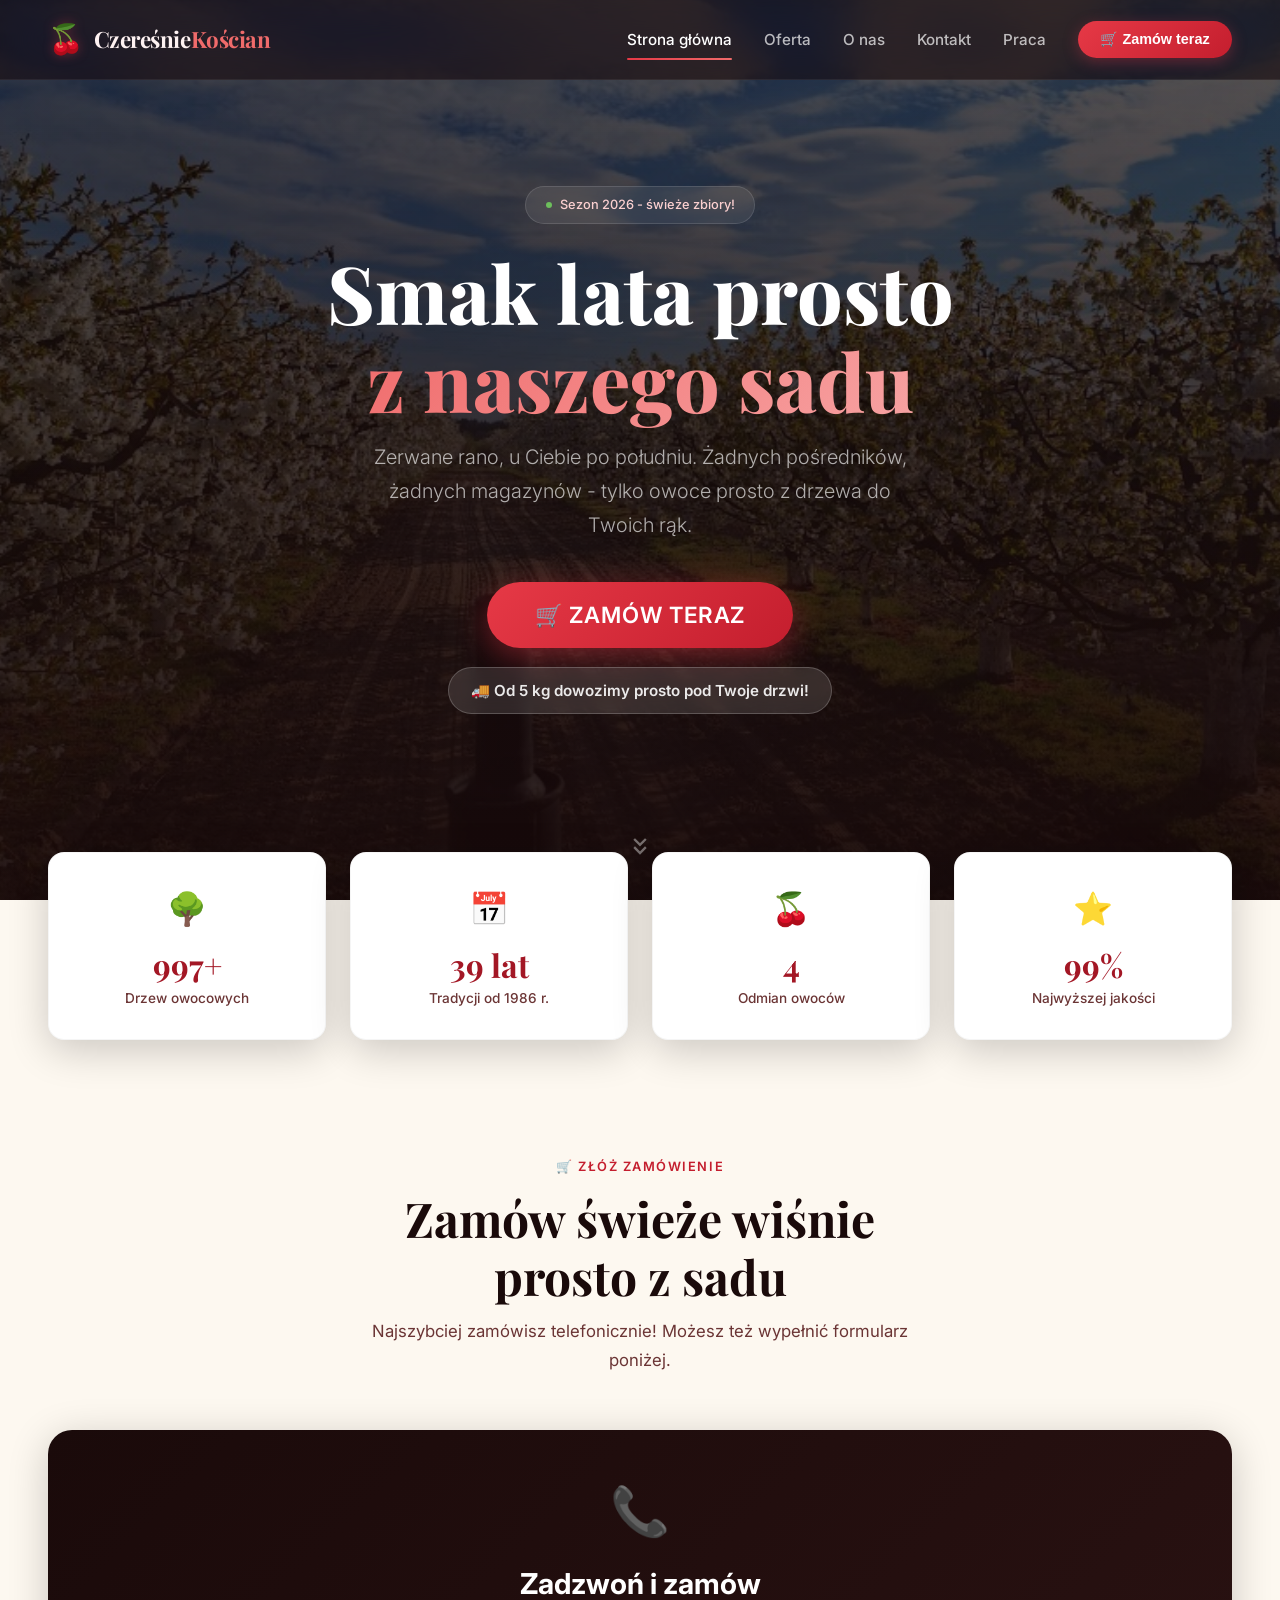
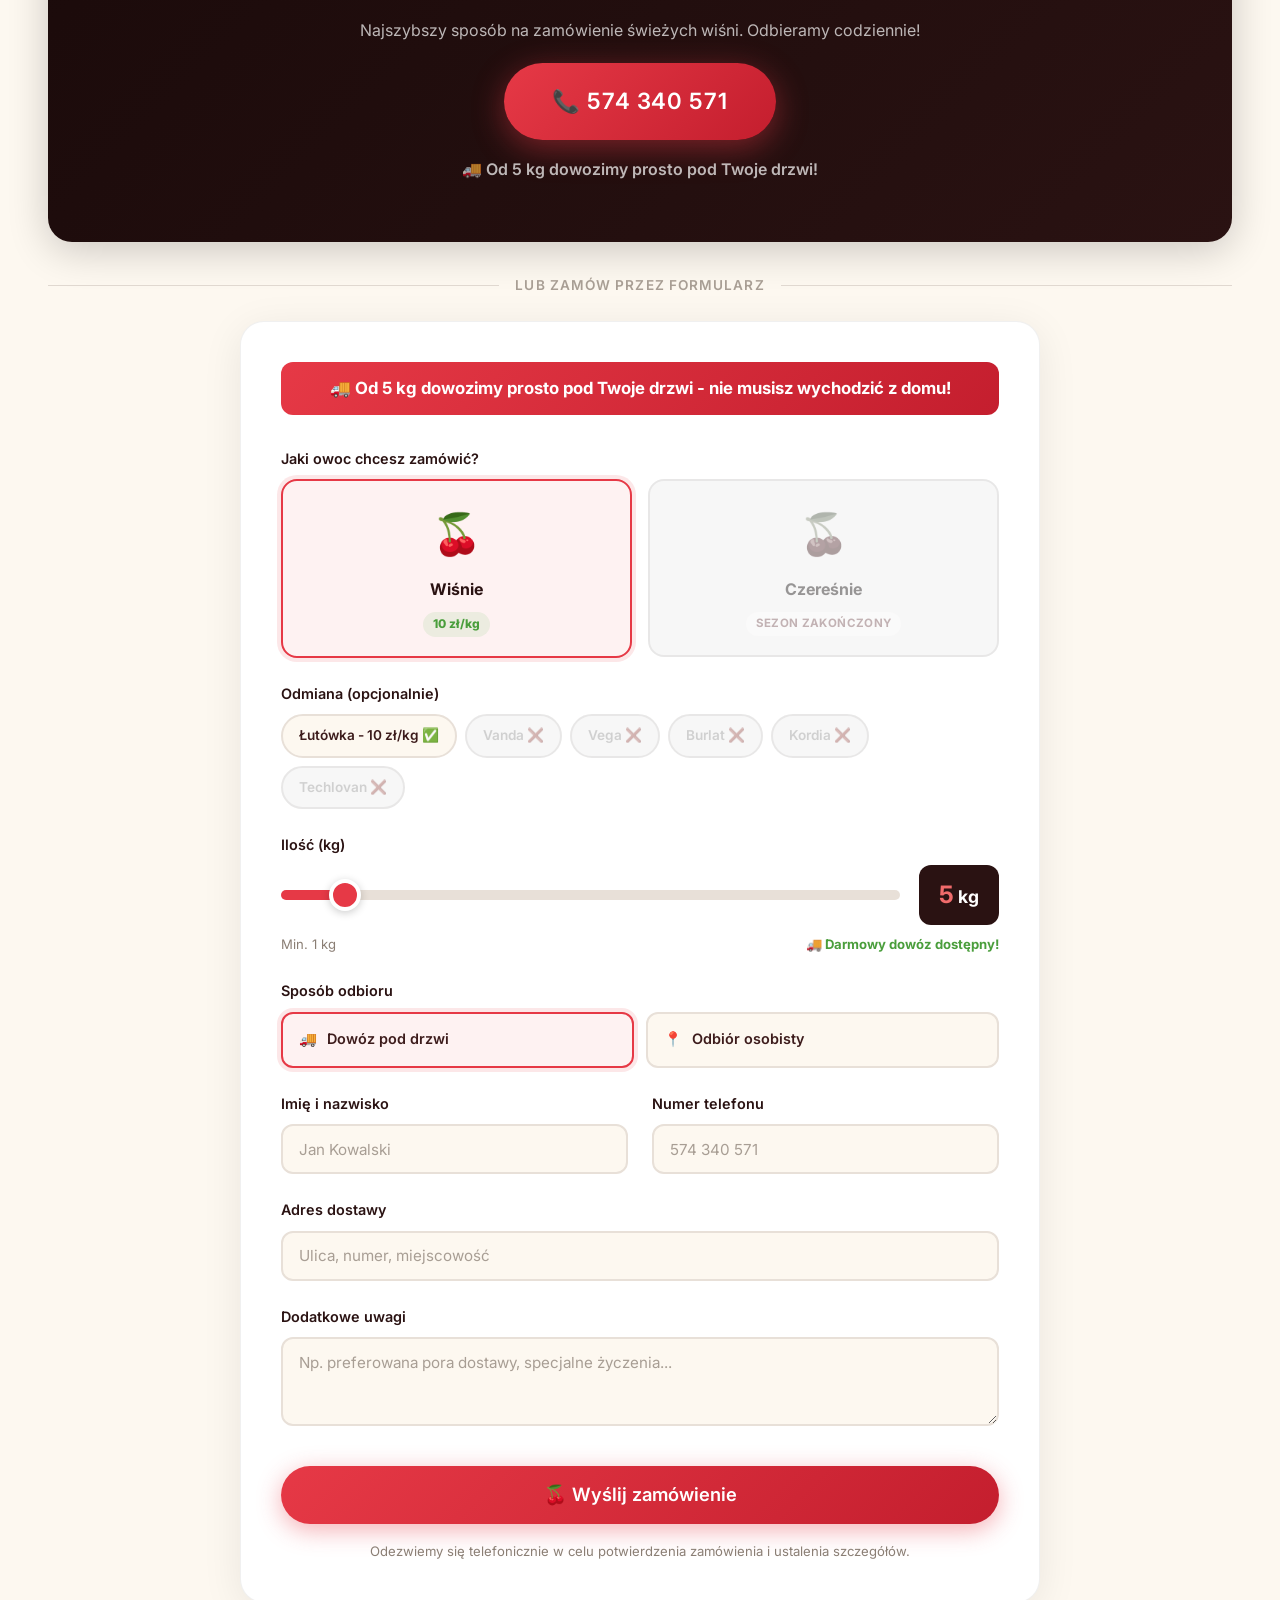
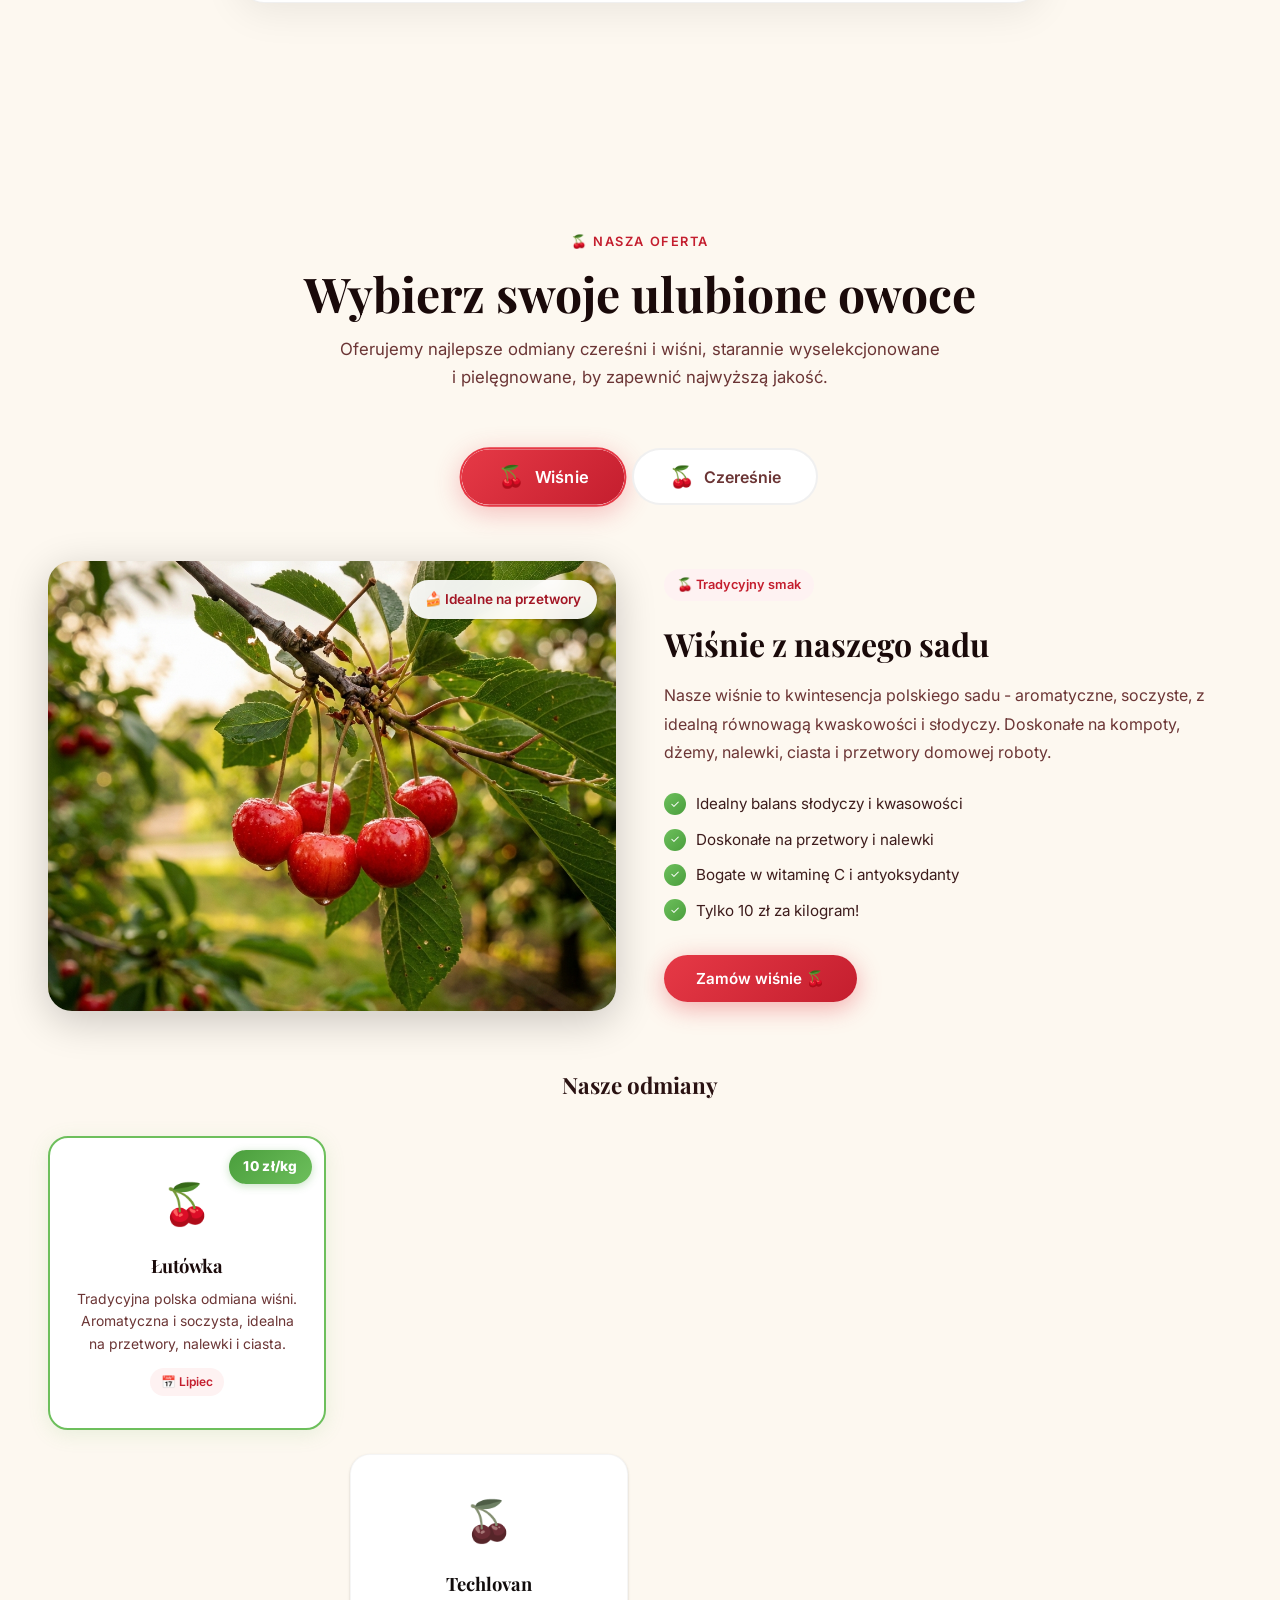
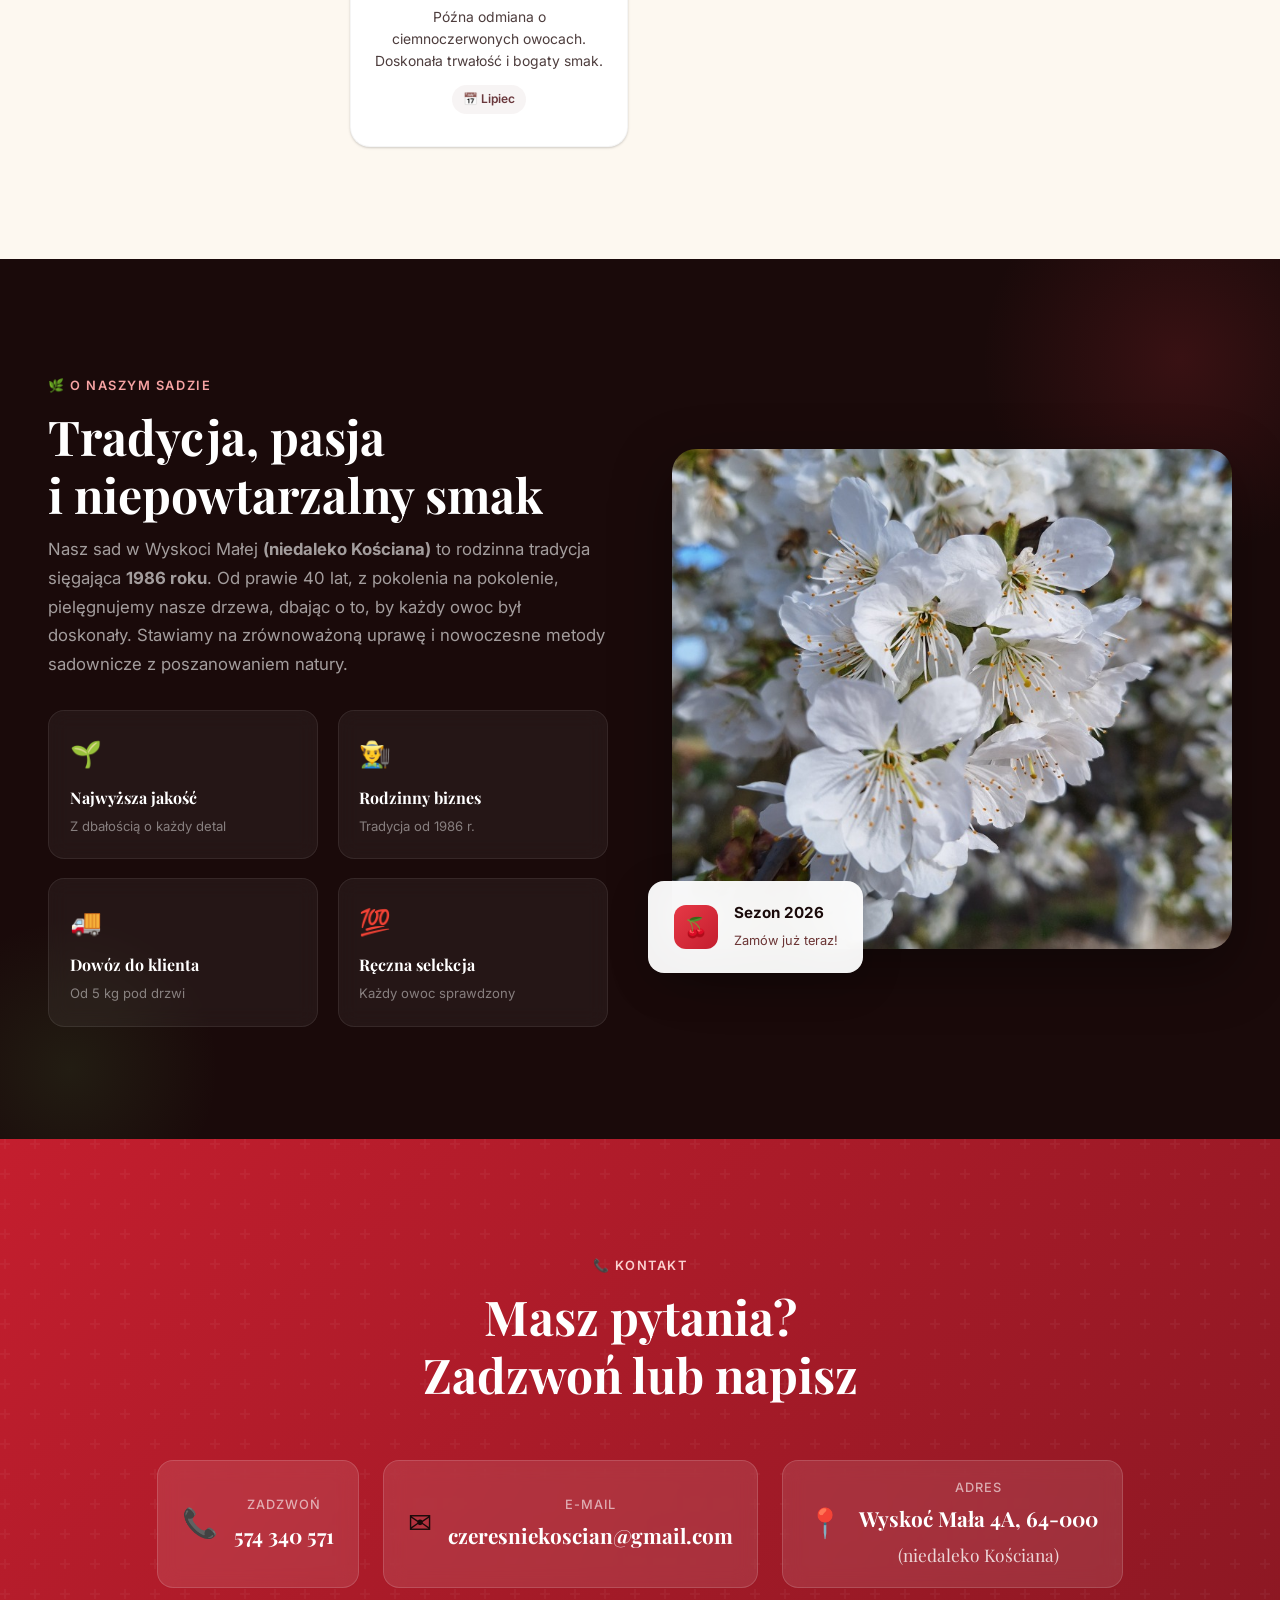
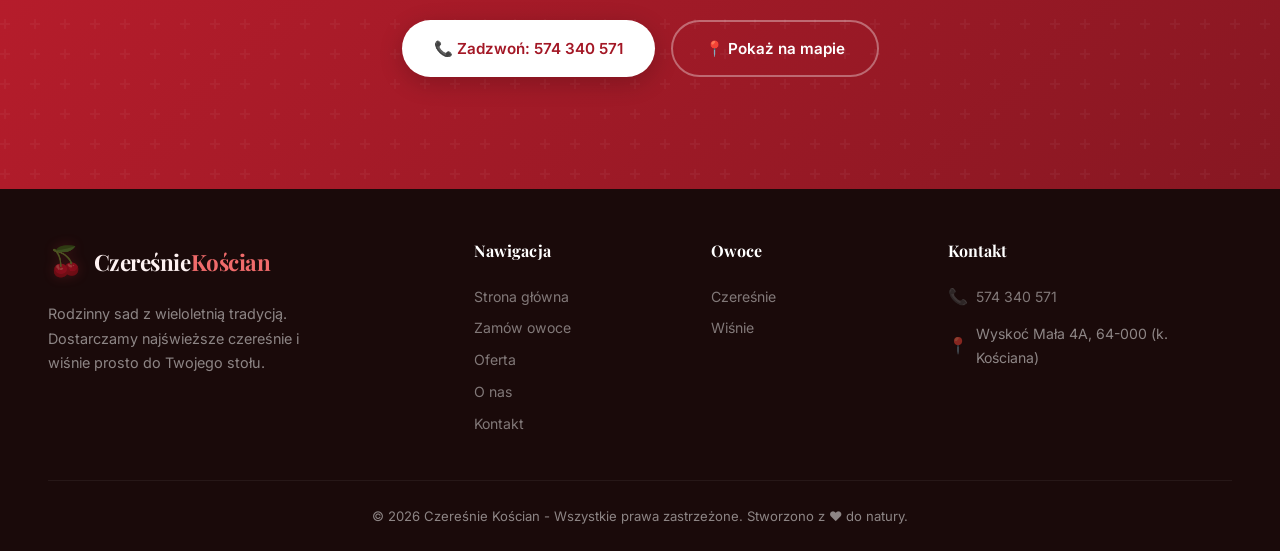
==== index.html @ bf51eb89 "Techlovan - sezon zakończony" ====
<!DOCTYPE html>
<html lang="pl">
<head>
  <meta charset="UTF-8" />
  <meta name="viewport" content="width=device-width, initial-scale=1.0" />
  <title>Czereśnie Kościan - Świeże Czereśnie i Wiśnie Prosto z Sadu</title>
  <meta name="description" content="Najwyższej jakości czereśnie i wiśnie prosto z naszego sadu. Świeże, soczyste owoce zbierane ręcznie - smak, który zachwyca." />

  <!-- Open Graph / Facebook -->
  <meta property="og:type" content="website" />
  <meta property="og:url" content="https://czeresniekoscian.pl/" />
  <meta property="og:title" content="Czereśnie Kościan - Świeże Czereśnie Prosto z Sadu 🍒" />
  <meta property="og:description" content="Zamów świeże czereśnie prosto od rolnika z Wyskoci Małej (k. Kościana). Zerwane rano, u Ciebie po południu. Od 5 kg dowozimy pod drzwi!" />
  <meta property="og:image" content="https://czeresniekoscian.pl/images/og-facebook.png" />
  <meta property="og:image:width" content="1200" />
  <meta property="og:image:height" content="630" />
  <meta property="og:locale" content="pl_PL" />
  <meta property="og:site_name" content="Czereśnie Kościan" />

  <!-- Twitter / X -->
  <meta name="twitter:card" content="summary_large_image" />
  <meta name="twitter:title" content="Czereśnie Kościan - Świeże Czereśnie Prosto z Sadu 🍒" />
  <meta name="twitter:description" content="Zamów świeże czereśnie prosto od rolnika z Wyskoci Małej (k. Kościana). Od 5 kg dowozimy pod drzwi!" />
  <meta name="twitter:image" content="https://czeresniekoscian.pl/images/og-facebook.png" />

  <!-- Google SEO -->
  <link rel="canonical" href="https://czeresniekoscian.pl/" />
  <meta name="robots" content="index, follow" />
  <meta name="keywords" content="czereśnie Kościan, czereśnie Wyskoć Mała, kupić czereśnie Wielkopolska, świeże czereśnie, czereśnie prosto z sadu, czereśnie z dostawą, owoce Kościan, sad owocowy Kościan, Burlat czereśnie, wiśnie Kościan, sprzedaż czereśni" />
  <meta name="author" content="Czereśnie Kościan - Sad Owocowy Wyskoć Mała" />
  <meta name="geo.region" content="PL-WP" />
  <meta name="geo.placename" content="Wyskoć Mała, Kościan" />
  <meta name="geo.position" content="51.9833;16.6500" />
  <meta name="ICBM" content="51.9833, 16.6500" />

  <!-- JSON-LD: Dane strukturalne dla Google -->
  <script type="application/ld+json">
  {
    "@context": "https://schema.org",
    "@graph": [
      {
        "@type": "LocalBusiness",
        "@id": "https://czeresniekoscian.pl/#business",
        "name": "Czereśnie Kościan - Sad Owocowy",
        "description": "Rodzinny sad owocowy w Wyskoci Małej (k. Kościana) z tradycją od 1986 roku. Sprzedaż świeżych czereśni i wiśni prosto z drzewa. Dowóz od 5 kg.",
        "url": "https://czeresniekoscian.pl",
        "telephone": "+48574340571",
        "email": "czeresniekoscian@gmail.com",
        "image": "https://czeresniekoscian.pl/images/og-facebook.png",
        "logo": "https://czeresniekoscian.pl/images/og-facebook.png",
        "foundingDate": "1986",
        "priceRange": "$$",
        "currenciesAccepted": "PLN",
        "paymentAccepted": "Gotówka, Przelew",
        "address": {
          "@type": "PostalAddress",
          "streetAddress": "Wyskoć Mała 4A",
          "addressLocality": "Wyskoć Mała",
          "postalCode": "64-000",
          "addressRegion": "wielkopolskie",
          "addressCountry": "PL"
        },
        "geo": {
          "@type": "GeoCoordinates",
          "latitude": 51.9833,
          "longitude": 16.6500
        },
        "areaServed": [
          {
            "@type": "City",
            "name": "Kościan"
          },
          {
            "@type": "State",
            "name": "Wielkopolska"
          }
        ],
        "hasOfferCatalog": {
          "@type": "OfferCatalog",
          "name": "Owoce z sadu",
          "itemListElement": [
            {
              "@type": "Offer",
              "itemOffered": {
                "@type": "Product",
                "name": "Wiśnie Łutówka",
                "description": "Tradycyjna polska odmiana wiśni. Aromatyczna i soczysta, idealna na przetwory, nalewki i ciasta.",
                "category": "Wiśnie",
                "offers": {
                  "@type": "Offer",
                  "price": "10",
                  "priceCurrency": "PLN",
                  "unitCode": "KGM",
                  "availability": "https://schema.org/InStock"
                }
              }
            },
            {
              "@type": "Offer",
              "itemOffered": {
                "@type": "Product",
                "name": "Czereśnie Vanda",
                "description": "Odmiana o pięknych, dużych owocach. Słodka, soczysta i aromatyczna.",
                "category": "Czereśnie",
                "offers": {
                  "@type": "Offer",
                  "availability": "https://schema.org/OutOfStock"
                }
              }
            },
            {
              "@type": "Offer",
              "itemOffered": {
                "@type": "Product",
                "name": "Czereśnie Vega",
                "description": "Odmiana o intensywnie czerwonych, dużych owocach.",
                "category": "Czereśnie",
                "offers": {
                  "@type": "Offer",
                  "availability": "https://schema.org/OutOfStock"
                }
              }
            },
            {
              "@type": "Offer",
              "itemOffered": {
                "@type": "Product",
                "name": "Czereśnie Burlat",
                "description": "Wczesna odmiana czereśni o dużych, ciemnoczerwonych owocach.",
                "category": "Czereśnie",
                "offers": {
                  "@type": "Offer",
                  "availability": "https://schema.org/OutOfStock"
                }
              }
            },
            {
              "@type": "Offer",
              "itemOffered": {
                "@type": "Product",
                "name": "Czereśnie Kordia",
                "description": "Najchętniej kupowana odmiana. Duże, twarde owoce o wybornym smaku.",
                "category": "Czereśnie",
                "offers": {
                  "@type": "Offer",
                  "availability": "https://schema.org/OutOfStock"
                }
              }
            }
          ]
        }
      },
      {
        "@type": "WebSite",
        "@id": "https://czeresniekoscian.pl/#website",
        "url": "https://czeresniekoscian.pl",
        "name": "Czereśnie Kościan",
        "description": "Świeże czereśnie i wiśnie prosto z sadu w Wyskoci Małej k. Kościana",
        "inLanguage": "pl-PL"
      }
    ]
  }
  </script>

  <link rel="stylesheet" href="index.css" />
  <link rel="icon" href="data:image/svg+xml,<svg xmlns='http://www.w3.org/2000/svg' viewBox='0 0 100 100'><text y='.9em' font-size='80'>🍒</text></svg>" />
</head>
<body>

  <!-- ═══════ HEADER ═══════ -->
  <header class="header" id="header">
    <div class="container">
      <a href="#" class="logo">
        <span class="logo-icon">🍒</span>
        <span class="logo-text">Czereśnie<span>Kościan</span></span>
      </a>

      <nav class="nav" id="mainNav">
        <a href="#home" class="nav-link active" data-section="home">Strona główna</a>
        <a href="#oferta" class="nav-link" data-section="oferta">Oferta</a>
        <a href="#o-nas" class="nav-link" data-section="o-nas">O nas</a>
        <a href="#kontakt" class="nav-link" data-section="kontakt">Kontakt</a>
        <a href="praca.html" class="nav-link">Praca</a>
        <button class="nav-cta" onclick="document.getElementById('zamowienie').scrollIntoView({behavior:'smooth'})">
          🛒 Zamów teraz
        </button>
      </nav>

      <button class="hamburger" id="menuToggle" aria-label="Menu">
        <span></span><span></span><span></span>
      </button>
    </div>
  </header>

  <!-- ═══════ HERO ═══════ -->
  <section class="hero section" id="home">
    <div class="hero-bg">
      <img src="images/traktor_sad.jpg" alt="Nasz sad owocowy - widok z traktora" />
    </div>
    <div class="hero-overlay"></div>

    <div class="hero-content">
      <div class="hero-badge">
        <span class="dot"></span>
        Sezon 2026 - świeże zbiory!
      </div>
      <h1 class="hero-title">
        Smak lata prosto<br />
        <span class="highlight">z naszego sadu</span>
      </h1>
      <p class="hero-subtitle">
        Zerwane rano, u Ciebie po południu. Żadnych pośredników, żadnych magazynów -
        tylko owoce prosto z drzewa do Twoich rąk.
      </p>
      <div class="hero-actions">
        <button class="btn btn-primary btn-hero-order" onclick="document.getElementById('zamowienie').scrollIntoView({behavior:'smooth'})">
          🛒 ZAMÓW TERAZ
        </button>
      </div>
      <div class="hero-delivery-note">
        🚚 Od 5 kg dowozimy prosto pod Twoje drzwi!
      </div>
    </div>

    <div class="hero-scroll">
      <svg viewBox="0 0 24 24" fill="none" stroke="currentColor" stroke-width="2">
        <path d="M7 13l5 5 5-5M7 6l5 5 5-5"/>
      </svg>
    </div>
  </section>

  <!-- ═══════ STATS ═══════ -->
  <section class="stats">
    <div class="container">
      <div class="stats-grid">
        <div class="stat-card reveal">
          <div class="stat-icon">🌳</div>
          <div class="stat-value">1000+</div>
          <div class="stat-label">Drzew owocowych</div>
        </div>
        <div class="stat-card reveal">
          <div class="stat-icon">📅</div>
          <div class="stat-value">40 lat</div>
          <div class="stat-label">Tradycji od 1986 r.</div>
        </div>
        <div class="stat-card reveal">
          <div class="stat-icon">🍒</div>
          <div class="stat-value">5</div>
          <div class="stat-label">Odmian owoców</div>
        </div>
        <div class="stat-card reveal">
          <div class="stat-icon">⭐</div>
          <div class="stat-value">100%</div>
          <div class="stat-label">Najwyższej jakości</div>
        </div>
      </div>
    </div>
  </section>

  <!-- ═══════ ZAMÓWIENIE ═══════ -->
  <section class="order-section section" id="zamowienie">
    <div class="container">
      <div class="section-header reveal">
        <div class="section-tag">🛒 Złóż zamówienie</div>
        <h2 class="section-title">Zamów świeże wiśnie<br />prosto z sadu</h2>
        <p class="section-desc">
          Najszybciej zamówisz telefonicznie! Możesz też wypełnić formularz poniżej.
        </p>
      </div>

      <!-- TELEFON - GŁÓWNA OPCJA -->
      <div class="order-call-primary reveal">
        <div class="order-call-box">
          <div class="order-call-icon">📞</div>
          <h3>Zadzwoń i zamów</h3>
          <p>Najszybszy sposób na zamówienie świeżych wiśni. Odbieramy codziennie!</p>
          <a href="tel:+48574340571" class="btn btn-primary btn-hero-order">
            📞 574 340 571
          </a>
          <p class="order-call-hint">🚚 Od 5 kg dowozimy prosto pod Twoje drzwi!</p>
        </div>
      </div>

      <!-- FORMULARZ - OPCJA ALTERNATYWNA -->
      <div class="form-alternative reveal">
        <div class="form-or-divider">
          <span class="form-or-line"></span>
          <span class="form-or-text">lub zamów przez formularz</span>
          <span class="form-or-line"></span>
        </div>
      </div>

      <div class="order-form-wrapper reveal">
        <div class="order-delivery-badge">🚚 Od 5 kg dowozimy prosto pod Twoje drzwi - nie musisz wychodzić z domu!</div>

        <form action="https://formsubmit.co/czeresniekoscian@gmail.com" method="POST" class="order-form" id="orderForm">
          <!-- Formsubmit config -->
          <input type="hidden" name="_subject" value="🍒 Nowe zamówienie ze strony czeresniekoscian.pl" />
          <input type="hidden" name="_captcha" value="false" />
          <input type="hidden" name="_template" value="table" />
          <input type="hidden" name="_next" value="https://czeresniekoscian.pl/#podziekowanie" />
          <input type="text" name="_honey" style="display:none" />

          <div class="form-grid">
            <!-- Gatunek - tylko wiśnie aktywne -->
            <div class="form-group form-group-full">
              <label class="form-label">Jaki owoc chcesz zamówić?</label>
              <div class="fruit-selector">
                <label class="fruit-option">
                  <input type="checkbox" name="Owoc" value="Wiśnie" checked />
                  <span class="fruit-card">
                    <span class="fruit-emoji">🍒</span>
                    <span class="fruit-name">Wiśnie</span>
                    <span class="fruit-price-tag">10 zł/kg</span>
                  </span>
                </label>
                <label class="fruit-option fruit-disabled" title="Czereśnie - sezon zakończony">
                  <input type="checkbox" name="Owoc" value="Czereśnie" disabled />
                  <span class="fruit-card">
                    <span class="fruit-emoji">🍒</span>
                    <span class="fruit-name">Czereśnie</span>
                    <span class="fruit-soon">Sezon zakończony</span>
                  </span>
                </label>
              </div>
            </div>

            <!-- Odmiana -->
            <div class="form-group form-group-full">
              <label class="form-label">Odmiana (opcjonalnie)</label>
              <div class="variety-selector">
                <label class="variety-chip">
                  <input type="checkbox" name="Odmiana" value="Łutówka" />
                  <span>Łutówka - 10 zł/kg ✅</span>
                </label>
                <label class="variety-chip variety-disabled" title="Sezon zakończony">
                  <input type="checkbox" name="Odmiana" value="Vanda" disabled />
                  <span>Vanda ❌</span>
                </label>
                <label class="variety-chip variety-disabled" title="Sezon zakończony">
                  <input type="checkbox" name="Odmiana" value="Vega" disabled />
                  <span>Vega ❌</span>
                </label>
                <label class="variety-chip variety-disabled" title="Sezon zakończony">
                  <input type="checkbox" name="Odmiana" value="Burlat" disabled />
                  <span>Burlat ❌</span>
                </label>
                <label class="variety-chip variety-disabled" title="Sezon zakończony">
                  <input type="checkbox" name="Odmiana" value="Kordia" disabled />
                  <span>Kordia ❌</span>
                </label>
                <label class="variety-chip variety-disabled" title="Sezon zakończony">
                  <input type="checkbox" name="Odmiana" value="Techlovan" disabled />
                  <span>Techlovan ❌</span>
                </label>
              </div>
            </div>

            <!-- Ilość - suwak -->
            <div class="form-group form-group-full">
              <label class="form-label">Ilość (kg)</label>
              <div class="slider-wrapper">
                <input type="range" id="iloscSlider" min="1" max="50" value="5" step="1" class="kg-slider" />
                <div class="slider-value" id="sliderValue">
                  <span class="slider-kg">5</span> kg
                </div>
              </div>
              <input type="hidden" id="iloscHidden" name="Ilość (kg)" value="5" />
              <div class="slider-info">
                <span>Min. 1 kg</span>
                <span class="slider-delivery-hint" id="deliveryHint">🚚 Darmowy dowóz dostępny!</span>
              </div>
            </div>

            <!-- Sposób odbioru -->
            <div class="form-group form-group-full">
              <label class="form-label">Sposób odbioru</label>
              <div class="delivery-options" id="deliveryOptions">
                <label class="delivery-option" id="deliveryOptionDowoz">
                  <input type="radio" name="Odbiór" value="Dowóz pod drzwi (od 5 kg)" id="radioDowoz" checked />
                  <span class="delivery-card">
                    <span>🚚</span>
                    <span>Dowóz pod drzwi</span>
                  </span>
                </label>
                <label class="delivery-option">
                  <input type="radio" name="Odbiór" value="Odbiór osobisty" id="radioOdbior" />
                  <span class="delivery-card">
                    <span>📍</span>
                    <span>Odbiór osobisty</span>
                  </span>
                </label>
              </div>
              <small class="delivery-min-note" id="deliveryMinNote" style="display:none">
                ⚠️ Dowóz dostępny od 5 kg. Przy mniejszych ilościach zapraszamy po odbiór osobisty.
              </small>
            </div>

            <!-- Dane kontaktowe -->
            <div class="form-group">
              <label class="form-label" for="imie">Imię i nazwisko</label>
              <input type="text" id="imie" name="Imię i nazwisko" placeholder="Jan Kowalski" required class="form-input" />
            </div>

            <div class="form-group">
              <label class="form-label" for="telefon">Numer telefonu</label>
              <input type="tel" id="telefon" name="Telefon" placeholder="574 340 571" required class="form-input" />
            </div>

            <div class="form-group form-group-full" id="adresGroup">
              <label class="form-label" for="adres">Adres dostawy</label>
              <input type="text" id="adres" name="Adres dostawy" placeholder="Ulica, numer, miejscowość" class="form-input" />
            </div>

            <div class="form-group form-group-full">
              <label class="form-label" for="uwagi">Dodatkowe uwagi</label>
              <textarea id="uwagi" name="Uwagi" rows="3" placeholder="Np. preferowana pora dostawy, specjalne życzenia..." class="form-input"></textarea>
            </div>
          </div>

          <button type="submit" class="btn btn-primary btn-submit">
            🍒 Wyślij zamówienie
          </button>

          <p class="form-disclaimer">
            Odezwiemy się telefonicznie w celu potwierdzenia zamówienia i ustalenia szczegółów.
          </p>
        </form>
      </div>
    </div>
  </section>

  <!-- ═══════ OFERTA - TABBED ═══════ -->
  <section class="section" id="oferta">
    <div class="container">
      <div class="section-header reveal">
        <div class="section-tag">🍒 Nasza oferta</div>
        <h2 class="section-title">Wybierz swoje ulubione owoce</h2>
        <p class="section-desc">
          Oferujemy najlepsze odmiany czereśni i wiśni, starannie wyselekcjonowane
          i pielęgnowane, by zapewnić najwyższą jakość.
        </p>
      </div>

      <!-- Tabs -->
      <div class="tabs-nav reveal" role="tablist">
        <button class="tab-btn active" role="tab" data-tab="wisnie" id="tab-wisnie" aria-selected="true" aria-controls="panel-wisnie">
          <span class="tab-icon">🍒</span>
          <span>Wiśnie</span>
        </button>
        <button class="tab-btn" role="tab" data-tab="czeresnie" id="tab-czeresnie" aria-selected="false" aria-controls="panel-czeresnie">
          <span class="tab-icon">🍒</span>
          <span>Czereśnie</span>
        </button>
      </div>

      <!-- Panel: Wiśnie (aktywny) -->
      <div class="tab-panel active" id="panel-wisnie" role="tabpanel" aria-labelledby="tab-wisnie">
        <div class="showcase">
          <div class="showcase-image">
            <img src="images/hero_sour_cherries.png" alt="Świeże wiśnie z naszego sadu" />
            <div class="badge-float">🍰 Idealne na przetwory</div>
          </div>
          <div class="showcase-info">
            <span class="variety-tag">🍒 Tradycyjny smak</span>
            <h3>Wiśnie z naszego sadu</h3>
            <p>
              Nasze wiśnie to kwintesencja polskiego sadu - aromatyczne, soczyste, z
              idealną równowagą kwaskowości i słodyczy. Doskonałe na kompoty, dżemy,
              nalewki, ciasta i przetwory domowej roboty.
            </p>
            <div class="features-list">
              <div class="feature-item">
                <span class="check">✓</span>
                <span>Idealny balans słodyczy i kwasowości</span>
              </div>
              <div class="feature-item">
                <span class="check">✓</span>
                <span>Doskonałe na przetwory i nalewki</span>
              </div>
              <div class="feature-item">
                <span class="check">✓</span>
                <span>Bogate w witaminę C i antyoksydanty</span>
              </div>
              <div class="feature-item">
                <span class="check">✓</span>
                <span>Tylko 10 zł za kilogram!</span>
              </div>
            </div>
            <button class="btn btn-primary" onclick="document.getElementById('zamowienie').scrollIntoView({behavior:'smooth'})">
              Zamów wiśnie 🍒
            </button>
          </div>
        </div>

        <div class="varieties-section">
          <h4>Nasze odmiany</h4>
          <div class="varieties-grid">
            <div class="variety-card variety-card-available reveal">
              <div class="variety-price-badge">10 zł/kg</div>
              <div class="variety-emoji">🍒</div>
              <h5>Łutówka</h5>
              <p>Tradycyjna polska odmiana wiśni. Aromatyczna i soczysta, idealna na przetwory, nalewki i ciasta.</p>
              <span class="season">📅 Lipiec</span>
            </div>
            <div class="variety-card variety-card-soon reveal">
              <div class="variety-soon-badge">Sezon zakończony</div>
              <div class="variety-emoji">🍒</div>
              <h5>Vanda</h5>
              <p>Odmiana o pięknych, dużych owocach. Słodka, soczysta i aromatyczna.</p>
              <span class="season">📅 Czerwiec-Lipiec</span>
            </div>
            <div class="variety-card variety-card-soon reveal">
              <div class="variety-soon-badge">Sezon zakończony</div>
              <div class="variety-emoji">🍒</div>
              <h5>Vega</h5>
              <p>Odmiana o intensywnie czerwonych, dużych owocach. Wyjątkowo słodka.</p>
              <span class="season">📅 Czerwiec-Lipiec</span>
            </div>
            <div class="variety-card variety-card-soon reveal">
              <div class="variety-soon-badge">Sezon zakończony</div>
              <div class="variety-emoji">🍒</div>
              <h5>Burlat</h5>
              <p>Wczesna odmiana o dużych, ciemnoczerwonych owocach. Słodka i soczysta.</p>
              <span class="season">📅 Czerwiec</span>
            </div>
            <div class="variety-card variety-card-soon reveal">
              <div class="variety-soon-badge">Sezon zakończony</div>
              <div class="variety-emoji">🍒</div>
              <h5>Kordia</h5>
              <p>Najchętniej kupowana odmiana. Duże, twarde owoce o wybornym smaku.</p>
              <span class="season">📅 Lipiec</span>
            </div>
            <div class="variety-card variety-card-soon reveal">
              <div class="variety-soon-badge">Sezon zakończony</div>
              <div class="variety-emoji">🍒</div>
              <h5>Techlovan</h5>
              <p>Późna odmiana o ciemnoczerwonych owocach. Doskonała trwałość i bogaty smak.</p>
              <span class="season">📅 Lipiec</span>
            </div>
          </div>
        </div>
      </div>

      <!-- Panel: Wiśnie -->
      <div class="tab-panel" id="panel-wisnie" role="tabpanel" aria-labelledby="tab-wisnie">
        <div class="showcase">
          <div class="showcase-image">
            <img src="images/hero_sour_cherries.png" alt="Świeże wiśnie z naszego sadu" />
            <div class="badge-float">🍰 Idealne na przetwory</div>
          </div>
          <div class="showcase-info">
            <span class="variety-tag">🍒 Tradycyjny smak</span>
            <h3>Wiśnie z naszego sadu</h3>
            <p>
              Nasze wiśnie to kwintesencja polskiego sadu - aromatyczne, soczyste, z
              idealną równowagą kwaskowości i słodyczy. Doskonałe na kompoty, dżemy,
              nalewki, ciasta i przetwory domowej roboty.
            </p>
            <div class="features-list">
              <div class="feature-item">
                <span class="check">✓</span>
                <span>Idealny balans słodyczy i kwasowości</span>
              </div>
              <div class="feature-item">
                <span class="check">✓</span>
                <span>Doskonałe na przetwory i nalewki</span>
              </div>
              <div class="feature-item">
                <span class="check">✓</span>
                <span>Bogate w witaminę C i antyoksydanty</span>
              </div>
              <div class="feature-item">
                <span class="check">✓</span>
                <span>Tradycyjna polska odmiana</span>
              </div>
            </div>
            <button class="btn btn-primary" onclick="document.getElementById('zamowienie').scrollIntoView({behavior:'smooth'})">
              Zamów wiśnie 🍒
            </button>
          </div>
        </div>

        <div class="varieties-section">
          <h4>Nasza odmiana wiśni</h4>
          <div class="varieties-grid">
            <div class="variety-card variety-card-wide reveal">
              <div class="variety-emoji">🍒</div>
              <h5>Łutówka</h5>
              <p>Królowa polskich wiśni. Duże, ciemnoczerwone owoce o charakterystycznym,
              intensywnym smaku. Łutówka to synonim najlepszych wiśni w Polsce - wybór
              polskich sadowników - niezawodna, obficie owocująca i po prostu najlepsza.</p>
              <span class="season">📅 Lipiec</span>
            </div>
          </div>
        </div>
      </div>
    </div>
  </section>

  <!-- ═══════ O NAS ═══════ -->
  <section class="about-section section" id="o-nas">
    <div class="container">
      <div class="about-grid">
        <div class="about-content reveal">
          <div class="section-tag">🌿 O naszym sadzie</div>
          <h2 class="section-title">Tradycja, pasja<br />i niepowtarzalny smak</h2>
          <p>
            Nasz sad w Wyskoci Małej <strong>(niedaleko Kościana)</strong> to rodzinna tradycja sięgająca <strong>1986 roku</strong>.
            Od prawie 40 lat, z pokolenia na pokolenie, pielęgnujemy nasze drzewa,
            dbając o to, by każdy owoc był doskonały. Stawiamy na zrównoważoną uprawę
            i nowoczesne metody sadownicze z poszanowaniem natury.
          </p>

          <div class="about-values">
            <div class="value-card">
              <div class="value-icon">🌱</div>
              <h5>Najwyższa jakość</h5>
              <p>Z dbałością o każdy detal</p>
            </div>
            <div class="value-card">
              <div class="value-icon">👨‍🌾</div>
              <h5>Rodzinny biznes</h5>
              <p>Tradycja od 1986 r.</p>
            </div>
            <div class="value-card">
              <div class="value-icon">🚚</div>
              <h5>Dowóz do klienta</h5>
              <p>Od 5 kg pod drzwi</p>
            </div>
            <div class="value-card">
              <div class="value-icon">💯</div>
              <h5>Ręczna selekcja</h5>
              <p>Każdy owoc sprawdzony</p>
            </div>
          </div>
        </div>

        <div class="about-image-wrapper reveal">
          <img src="images/kwiaty_sad.jpg" alt="Kwitnące drzewa w naszym sadzie" />
          <div class="floating-card">
            <div class="fc-icon">🍒</div>
            <div class="fc-text">
              <strong>Sezon 2026</strong>
              <span>Zamów już teraz!</span>
            </div>
          </div>
        </div>
      </div>
    </div>
  </section>

  <!-- ═══════ KONTAKT ═══════ -->
  <section class="cta-section section" id="kontakt">
    <div class="container">
      <div class="cta-content">
        <div class="section-header">
          <div class="section-tag" style="color: var(--cherry-200)">📞 Kontakt</div>
          <h2 class="section-title">Masz pytania?<br />Zadzwoń lub napisz</h2>
        </div>

        <div class="cta-contact-details">
          <div class="cta-detail-card">
            <span class="cta-detail-icon">📞</span>
            <div>
              <span class="cta-detail-label">Zadzwoń</span>
              <a href="tel:+48574340571" class="cta-detail-value">574 340 571</a>
            </div>
          </div>
          <div class="cta-detail-card">
            <span class="cta-detail-icon">✉️</span>
            <div>
              <span class="cta-detail-label">E-mail</span>
              <a href="mailto:czeresniekoscian@gmail.com" class="cta-detail-value">czeresniekoscian@gmail.com</a>
            </div>
          </div>
          <div class="cta-detail-card">
            <span class="cta-detail-icon">📍</span>
            <div>
              <span class="cta-detail-label">Adres</span>
              <span class="cta-detail-value">Wyskoć Mała 4A, 64-000<br /><small style="opacity: 0.8; font-weight: normal">(niedaleko Kościana)</small></span>
            </div>
          </div>
        </div>

        <div class="cta-buttons">
          <a href="tel:+48574340571" class="btn btn-white">
            📞 Zadzwoń: 574 340 571
          </a>
          <a href="https://maps.google.com/?q=Wyskoć+Mała+4A+64-000" target="_blank" class="btn btn-ghost">
            📍 Pokaż na mapie
          </a>
        </div>
      </div>
    </div>
  </section>

  <!-- ═══════ PODZIĘKOWANIE (po wysłaniu formularza) ═══════ -->
  <div class="thank-you-overlay" id="podziekowanie">
    <div class="thank-you-box">
      <div class="thank-you-icon">✅</div>
      <h2>Dziękujemy za zamówienie!</h2>
      <p>Otrzymaliśmy Twoje zgłoszenie. Odezwiemy się telefonicznie, aby potwierdzić szczegóły.</p>
      <a href="#home" class="btn btn-primary" onclick="document.getElementById('podziekowanie').style.display='none'">
        Wróć do strony głównej
      </a>
    </div>
  </div>

  <!-- ═══════ FOOTER ═══════ -->
  <footer class="footer">
    <div class="container">
      <div class="footer-grid">
        <div class="footer-brand">
          <a href="#" class="logo">
            <span class="logo-icon">🍒</span>
            <span class="logo-text">Czereśnie<span>Kościan</span></span>
          </a>
          <p>
            Rodzinny sad z wieloletnią tradycją. Dostarczamy najświeższe czereśnie
            i wiśnie prosto do Twojego stołu.
          </p>
        </div>

        <div class="footer-col">
          <h4>Nawigacja</h4>
          <a href="#home">Strona główna</a>
          <a href="#zamowienie">Zamów owoce</a>
          <a href="#oferta">Oferta</a>
          <a href="#o-nas">O nas</a>
          <a href="#kontakt">Kontakt</a>
        </div>

        <div class="footer-col">
          <h4>Owoce</h4>
          <a href="#" onclick="switchTab('czeresnie'); return false;">Czereśnie</a>
          <a href="#" onclick="switchTab('wisnie'); return false;">Wiśnie</a>
        </div>

        <div class="footer-col">
          <h4>Kontakt</h4>
          <div class="footer-contact-item">
            <span>📞</span>
            <a href="tel:+48574340571">574 340 571</a>
          </div>
          <div class="footer-contact-item">
            <span>📍</span>
            <span>Wyskoć Mała 4A, 64-000 (k. Kościana)</span>
          </div>
        </div>
      </div>

      <div class="footer-bottom">
        <p>© 2026 Czereśnie Kościan - Wszystkie prawa zastrzeżone. Stworzono z ❤️ do natury.</p>
      </div>
    </div>
  </footer>

  <!-- ═══════ SCRIPTS ═══════ -->
  <script src="index.js"></script>
</body>
</html>
---- index.css ----
/* ============================================
   🍒 SAD CZEREŚNIE & WIŚNIE — Design System
   ============================================ */

/* ---------- Google Fonts ---------- */
@import url('https://fonts.googleapis.com/css2?family=Playfair+Display:ital,wght@0,400;0,600;0,700;0,800;1,400;1,600&family=Inter:wght@300;400;500;600;700&display=swap');

/* ---------- Custom Properties ---------- */
:root {
  /* Primary palette – cherry tones */
  --cherry-50:  #fef2f2;
  --cherry-100: #fde6e6;
  --cherry-200: #fbd0d0;
  --cherry-300: #f7a3a3;
  --cherry-400: #f06b6b;
  --cherry-500: #e63946;
  --cherry-600: #c41e2e;
  --cherry-700: #a31725;
  --cherry-800: #871722;
  --cherry-900: #711822;

  /* Gold accents */
  --gold-400: #f5c542;
  --gold-500: #d4a017;

  /* Greens for freshness */
  --leaf-400: #6dbf5c;
  --leaf-500: #4a9e3c;
  --leaf-600: #357a2a;

  /* Neutrals */
  --cream:     #fdf8f0;
  --cream-dark:#f5efe3;
  --dark-900:  #1a0a0a;
  --dark-800:  #2a1212;
  --dark-700:  #3d1c1c;
  --dark-600:  #512828;
  --dark-500:  #6b3535;
  --dark-overlay: rgba(26, 10, 10, 0.75);

  /* Typography */
  --font-display: 'Playfair Display', Georgia, serif;
  --font-body:    'Inter', system-ui, -apple-system, sans-serif;

  /* Sizes */
  --max-width: 1280px;
  --header-h:  80px;

  /* Transitions */
  --ease-smooth: cubic-bezier(0.4, 0, 0.2, 1);
  --ease-bounce: cubic-bezier(0.34, 1.56, 0.64, 1);

  /* Shadows */
  --shadow-sm:  0 1px 3px rgba(0,0,0,.12), 0 1px 2px rgba(0,0,0,.08);
  --shadow-md:  0 4px 14px rgba(0,0,0,.15);
  --shadow-lg:  0 10px 40px rgba(0,0,0,.2);
  --shadow-glow: 0 0 40px rgba(230, 57, 70, .25);
}

/* ---------- Reset ---------- */
*, *::before, *::after {
  margin: 0;
  padding: 0;
  box-sizing: border-box;
}

html {
  scroll-behavior: smooth;
  font-size: 16px;
}

body {
  font-family: var(--font-body);
  background: var(--cream);
  color: var(--dark-900);
  line-height: 1.7;
  overflow-x: hidden;
  -webkit-font-smoothing: antialiased;
}

img {
  display: block;
  max-width: 100%;
  height: auto;
}

a {
  text-decoration: none;
  color: inherit;
}

ul, ol { list-style: none; }

/* ---------- Utility ---------- */
.container {
  width: 100%;
  max-width: var(--max-width);
  margin: 0 auto;
  padding: 0 clamp(1rem, 4vw, 3rem);
}

.sr-only {
  position: absolute;
  width: 1px; height: 1px;
  padding: 0; margin: -1px;
  overflow: hidden;
  clip: rect(0,0,0,0);
  border: 0;
}

/* ---------- Header / Navbar ---------- */
.header {
  position: fixed;
  top: 0; left: 0; right: 0;
  z-index: 1000;
  height: var(--header-h);
  display: flex;
  align-items: center;
  background: rgba(26, 10, 10, 0.6);
  backdrop-filter: blur(20px) saturate(180%);
  -webkit-backdrop-filter: blur(20px) saturate(180%);
  border-bottom: 1px solid rgba(255,255,255,.06);
  transition: background .4s var(--ease-smooth), box-shadow .4s var(--ease-smooth);
}

.header.scrolled {
  background: rgba(26, 10, 10, 0.92);
  box-shadow: 0 4px 30px rgba(0,0,0,.35);
}

.header .container {
  display: flex;
  align-items: center;
  justify-content: space-between;
}

.logo {
  display: flex;
  align-items: center;
  gap: .6rem;
}

.logo-icon {
  font-size: 1.8rem;
  filter: drop-shadow(0 0 6px rgba(230,57,70,.4));
}

.logo-text {
  font-family: var(--font-display);
  font-weight: 700;
  font-size: 1.4rem;
  color: var(--cherry-50);
  letter-spacing: -.02em;
}

.logo-text span {
  color: var(--cherry-400);
}

.nav {
  display: flex;
  align-items: center;
  gap: 2rem;
}

.nav-link {
  position: relative;
  font-size: .95rem;
  font-weight: 500;
  color: rgba(255,255,255,.7);
  padding: .35rem 0;
  transition: color .3s var(--ease-smooth);
  cursor: pointer;
}

.nav-link::after {
  content: '';
  position: absolute;
  bottom: -2px; left: 0;
  width: 0;
  height: 2px;
  background: linear-gradient(90deg, var(--cherry-500), var(--cherry-400));
  border-radius: 2px;
  transition: width .35s var(--ease-smooth);
}

.nav-link:hover,
.nav-link.active {
  color: #fff;
}

.nav-link:hover::after,
.nav-link.active::after {
  width: 100%;
}

.nav-cta {
  display: inline-flex;
  align-items: center;
  gap: .5rem;
  padding: .6rem 1.4rem;
  background: linear-gradient(135deg, var(--cherry-500), var(--cherry-600));
  color: #fff;
  font-weight: 600;
  font-size: .9rem;
  border-radius: 50px;
  border: none;
  cursor: pointer;
  transition: transform .3s var(--ease-bounce), box-shadow .3s var(--ease-smooth);
  box-shadow: 0 4px 15px rgba(230,57,70,.35);
}

.nav-cta:hover {
  transform: translateY(-2px) scale(1.03);
  box-shadow: 0 6px 25px rgba(230,57,70,.5);
}

/* Mobile menu toggle */
.hamburger {
  display: none;
  flex-direction: column;
  gap: 5px;
  cursor: pointer;
  padding: .5rem;
  background: none;
  border: none;
}

.hamburger span {
  width: 24px;
  height: 2px;
  background: #fff;
  border-radius: 2px;
  transition: transform .3s var(--ease-smooth), opacity .3s;
}

.hamburger.open span:nth-child(1) {
  transform: rotate(45deg) translate(5px, 5px);
}
.hamburger.open span:nth-child(2) {
  opacity: 0;
}
.hamburger.open span:nth-child(3) {
  transform: rotate(-45deg) translate(5px, -5px);
}

/* ---------- Hero ---------- */
.hero {
  position: relative;
  min-height: 100vh;
  display: flex;
  align-items: center;
  justify-content: center;
  overflow: hidden;
  background: var(--dark-900);
}

.hero-bg {
  position: absolute;
  inset: 0;
  z-index: 0;
}

.hero-bg img {
  width: 100%;
  height: 100%;
  object-fit: cover;
  filter: brightness(.45) saturate(1.2);
  transform: scale(1.05);
  animation: heroZoom 25s ease-in-out infinite alternate;
}

@keyframes heroZoom {
  from { transform: scale(1.05); }
  to   { transform: scale(1.12); }
}

.hero-overlay {
  position: absolute;
  inset: 0;
  background: linear-gradient(
    180deg,
    rgba(26,10,10,.3) 0%,
    rgba(26,10,10,.55) 50%,
    rgba(26,10,10,.85) 100%
  );
  z-index: 1;
}

.hero-content {
  position: relative;
  z-index: 2;
  text-align: center;
  padding: 2rem;
  max-width: 800px;
}

.hero-badge {
  display: inline-flex;
  align-items: center;
  gap: .5rem;
  padding: .45rem 1.2rem;
  background: rgba(255,255,255,.08);
  border: 1px solid rgba(255,255,255,.12);
  border-radius: 50px;
  font-size: .8rem;
  font-weight: 500;
  color: var(--cherry-200);
  backdrop-filter: blur(10px);
  margin-bottom: 1.5rem;
  animation: fadeInUp .8s var(--ease-smooth) both;
}

.hero-badge .dot {
  width: 6px; height: 6px;
  background: var(--leaf-400);
  border-radius: 50%;
  animation: pulse 2s ease-in-out infinite;
}

@keyframes pulse {
  0%, 100% { opacity: 1; transform: scale(1); }
  50%      { opacity: .5; transform: scale(1.4); }
}

.hero-title {
  font-family: var(--font-display);
  font-size: clamp(2.8rem, 7vw, 5rem);
  font-weight: 800;
  color: #fff;
  line-height: 1.1;
  margin-bottom: 1rem;
  animation: fadeInUp .8s .15s var(--ease-smooth) both;
}

.hero-title .highlight {
  background: linear-gradient(135deg, var(--cherry-400), var(--cherry-300));
  -webkit-background-clip: text;
  -webkit-text-fill-color: transparent;
  background-clip: text;
}

.hero-subtitle {
  font-size: clamp(1rem, 2.5vw, 1.25rem);
  color: rgba(255,255,255,.65);
  font-weight: 300;
  max-width: 550px;
  margin: 0 auto 2.5rem;
  animation: fadeInUp .8s .3s var(--ease-smooth) both;
}

.hero-actions {
  display: flex;
  gap: 1rem;
  justify-content: center;
  flex-wrap: wrap;
  animation: fadeInUp .8s .45s var(--ease-smooth) both;
}

.btn {
  display: inline-flex;
  align-items: center;
  gap: .5rem;
  padding: .85rem 2rem;
  font-family: var(--font-body);
  font-weight: 600;
  font-size: .95rem;
  border-radius: 50px;
  border: none;
  cursor: pointer;
  transition: all .35s var(--ease-bounce);
}

.btn-primary {
  background: linear-gradient(135deg, var(--cherry-500), var(--cherry-600));
  color: #fff;
  box-shadow: 0 6px 25px rgba(230,57,70,.4);
}

.btn-primary:hover {
  transform: translateY(-3px) scale(1.04);
  box-shadow: 0 10px 35px rgba(230,57,70,.55);
}

.btn-outline {
  background: transparent;
  color: #fff;
  border: 2px solid rgba(255,255,255,.25);
}

.btn-outline:hover {
  background: rgba(255,255,255,.08);
  border-color: rgba(255,255,255,.45);
  transform: translateY(-3px);
}

.hero-scroll {
  position: absolute;
  bottom: 2rem;
  left: 50%;
  transform: translateX(-50%);
  z-index: 2;
  animation: float 3s ease-in-out infinite;
}

.hero-scroll svg {
  width: 28px;
  height: 28px;
  color: rgba(255,255,255,.4);
}

@keyframes float {
  0%, 100% { transform: translateX(-50%) translateY(0); }
  50%      { transform: translateX(-50%) translateY(10px); }
}

@keyframes fadeInUp {
  from { opacity: 0; transform: translateY(30px); }
  to   { opacity: 1; transform: translateY(0); }
}

/* ---------- Stats Bar ---------- */
.stats {
  position: relative;
  z-index: 5;
  margin-top: -3rem;
}

.stats-grid {
  display: grid;
  grid-template-columns: repeat(4, 1fr);
  gap: 1.5rem;
}

.stat-card {
  background: #fff;
  border-radius: 16px;
  padding: 1.8rem 1.5rem;
  text-align: center;
  box-shadow: var(--shadow-lg);
  border: 1px solid rgba(0,0,0,.04);
  transition: transform .3s var(--ease-bounce), box-shadow .3s;
}

.stat-card:hover {
  transform: translateY(-5px);
  box-shadow: 0 15px 50px rgba(0,0,0,.12);
}

.stat-icon {
  font-size: 2rem;
  margin-bottom: .6rem;
}

.stat-value {
  font-family: var(--font-display);
  font-size: 2rem;
  font-weight: 700;
  color: var(--cherry-700);
  line-height: 1.2;
}

.stat-label {
  font-size: .85rem;
  color: var(--dark-500);
  font-weight: 500;
  margin-top: .2rem;
}

/* ---------- Section Shared ---------- */
.section {
  padding: clamp(4rem, 10vw, 7rem) 0;
}

.section-header {
  text-align: center;
  margin-bottom: 3.5rem;
}

.section-tag {
  display: inline-flex;
  align-items: center;
  gap: .4rem;
  font-size: .8rem;
  font-weight: 600;
  text-transform: uppercase;
  letter-spacing: .12em;
  color: var(--cherry-600);
  margin-bottom: .75rem;
}

.section-title {
  font-family: var(--font-display);
  font-size: clamp(2rem, 5vw, 3rem);
  font-weight: 700;
  color: var(--dark-900);
  line-height: 1.2;
  margin-bottom: .75rem;
}

.section-desc {
  max-width: 600px;
  margin: 0 auto;
  color: var(--dark-500);
  font-size: 1.05rem;
}

/* ---------- Tab Navigation ---------- */
.tabs-nav {
  display: flex;
  justify-content: center;
  gap: .5rem;
  margin-bottom: 3rem;
}

.tab-btn {
  position: relative;
  display: inline-flex;
  align-items: center;
  gap: .6rem;
  padding: .9rem 2.2rem;
  font-family: var(--font-body);
  font-weight: 600;
  font-size: 1rem;
  background: #fff;
  border: 2px solid rgba(0,0,0,.06);
  border-radius: 60px;
  cursor: pointer;
  color: var(--dark-500);
  transition: all .35s var(--ease-smooth);
  overflow: hidden;
}

.tab-btn::before {
  content: '';
  position: absolute;
  inset: 0;
  background: linear-gradient(135deg, var(--cherry-500), var(--cherry-600));
  opacity: 0;
  transition: opacity .35s var(--ease-smooth);
  border-radius: inherit;
}

.tab-btn > * {
  position: relative;
  z-index: 1;
}

.tab-btn.active {
  color: #fff;
  border-color: var(--cherry-500);
  box-shadow: 0 6px 25px rgba(230,57,70,.3);
  transform: scale(1.03);
}

.tab-btn.active::before {
  opacity: 1;
}

.tab-btn:not(.active):hover {
  border-color: var(--cherry-300);
  color: var(--cherry-600);
  transform: translateY(-2px);
  box-shadow: var(--shadow-md);
}

.tab-icon {
  font-size: 1.3rem;
}

/* ---------- Tab Content ---------- */
.tab-panel {
  display: none;
  animation: tabFadeIn .5s var(--ease-smooth) both;
}

.tab-panel.active {
  display: block;
}

@keyframes tabFadeIn {
  from { opacity: 0; transform: translateY(15px); }
  to   { opacity: 1; transform: translateY(0); }
}

/* ---------- Product Showcase ---------- */
.showcase {
  display: grid;
  grid-template-columns: 1fr 1fr;
  gap: 3rem;
  align-items: center;
}

.showcase-image {
  position: relative;
  border-radius: 24px;
  overflow: hidden;
  box-shadow: var(--shadow-lg);
}

.showcase-image img {
  width: 100%;
  height: 450px;
  object-fit: cover;
  transition: transform .8s var(--ease-smooth);
}

.showcase-image:hover img {
  transform: scale(1.05);
}

.showcase-image .badge-float {
  position: absolute;
  top: 1.2rem; right: 1.2rem;
  background: rgba(255,255,255,.92);
  backdrop-filter: blur(10px);
  padding: .5rem 1rem;
  border-radius: 50px;
  font-weight: 600;
  font-size: .85rem;
  color: var(--cherry-700);
  box-shadow: var(--shadow-sm);
}

.showcase-info {
  padding: 1rem 0;
}

.showcase-info h3 {
  font-family: var(--font-display);
  font-size: 2rem;
  font-weight: 700;
  color: var(--dark-900);
  margin-bottom: .6rem;
}

.showcase-info .variety-tag {
  display: inline-flex;
  align-items: center;
  gap: .3rem;
  padding: .3rem .8rem;
  background: var(--cherry-50);
  color: var(--cherry-600);
  border-radius: 50px;
  font-size: .8rem;
  font-weight: 600;
  margin-bottom: 1rem;
}

.showcase-info p {
  color: var(--dark-500);
  font-size: 1rem;
  margin-bottom: 1.5rem;
  line-height: 1.8;
}

.features-list {
  display: flex;
  flex-direction: column;
  gap: .6rem;
  margin-bottom: 2rem;
}

.feature-item {
  display: flex;
  align-items: center;
  gap: .6rem;
  font-size: .95rem;
  color: var(--dark-700);
}

.feature-item .check {
  width: 22px; height: 22px;
  background: linear-gradient(135deg, var(--leaf-400), var(--leaf-500));
  border-radius: 50%;
  display: flex;
  align-items: center;
  justify-content: center;
  flex-shrink: 0;
  color: #fff;
  font-size: .7rem;
}

/* ---------- Varieties Grid ---------- */
.varieties-section {
  margin-top: 3rem;
}

.varieties-section h4 {
  font-family: var(--font-display);
  font-size: 1.4rem;
  font-weight: 700;
  text-align: center;
  margin-bottom: 2rem;
  color: var(--dark-800);
}

.varieties-grid {
  display: grid;
  grid-template-columns: repeat(auto-fit, minmax(250px, 1fr));
  gap: 1.5rem;
}

.variety-card {
  background: #fff;
  border-radius: 20px;
  padding: 2rem 1.5rem;
  text-align: center;
  border: 1px solid rgba(0,0,0,.04);
  box-shadow: var(--shadow-sm);
  transition: all .35s var(--ease-bounce);
}

.variety-card:hover {
  transform: translateY(-6px);
  box-shadow: var(--shadow-lg);
  border-color: var(--cherry-200);
}

.variety-emoji {
  font-size: 2.5rem;
  margin-bottom: .8rem;
}

.variety-card h5 {
  font-family: var(--font-display);
  font-size: 1.15rem;
  font-weight: 700;
  color: var(--dark-900);
  margin-bottom: .4rem;
}

.variety-card p {
  font-size: .87rem;
  color: var(--dark-500);
  line-height: 1.6;
}

.variety-card .season {
  display: inline-flex;
  align-items: center;
  gap: .3rem;
  margin-top: .8rem;
  padding: .25rem .7rem;
  background: var(--cherry-50);
  border-radius: 50px;
  font-size: .75rem;
  font-weight: 600;
  color: var(--cherry-600);
}

/* ---------- About / CTA Section ---------- */
.about-section {
  background: var(--dark-900);
  color: #fff;
  position: relative;
  overflow: hidden;
}

.about-section::before {
  content: '';
  position: absolute;
  top: -100px; right: -100px;
  width: 400px; height: 400px;
  background: radial-gradient(circle, rgba(230,57,70,.15), transparent 70%);
  border-radius: 50%;
}

.about-section::after {
  content: '';
  position: absolute;
  bottom: -80px; left: -80px;
  width: 300px; height: 300px;
  background: radial-gradient(circle, rgba(107,191,92,.1), transparent 70%);
  border-radius: 50%;
}

.about-grid {
  display: grid;
  grid-template-columns: 1fr 1fr;
  gap: 4rem;
  align-items: center;
  position: relative;
  z-index: 1;
}

.about-content .section-tag {
  color: var(--cherry-300);
}

.about-content .section-title {
  color: #fff;
}

.about-content p {
  color: rgba(255,255,255,.6);
  font-size: 1.05rem;
  margin-bottom: 2rem;
}

.about-values {
  display: grid;
  grid-template-columns: 1fr 1fr;
  gap: 1.2rem;
}

.value-card {
  background: rgba(255,255,255,.05);
  border: 1px solid rgba(255,255,255,.08);
  border-radius: 16px;
  padding: 1.3rem;
  backdrop-filter: blur(10px);
  transition: all .3s var(--ease-smooth);
}

.value-card:hover {
  background: rgba(255,255,255,.08);
  border-color: rgba(255,255,255,.15);
  transform: translateY(-3px);
}

.value-icon {
  font-size: 1.6rem;
  margin-bottom: .5rem;
}

.value-card h5 {
  font-family: var(--font-display);
  font-weight: 700;
  font-size: 1rem;
  margin-bottom: .25rem;
}

.value-card p {
  font-size: .82rem;
  color: rgba(255,255,255,.45);
  margin-bottom: 0;
}

.about-image-wrapper {
  position: relative;
}

.about-image-wrapper img {
  width: 100%;
  height: 500px;
  object-fit: cover;
  border-radius: 24px;
  box-shadow: 0 20px 60px rgba(0,0,0,.4);
}

.about-image-wrapper .floating-card {
  position: absolute;
  bottom: -1.5rem;
  left: -1.5rem;
  background: rgba(255,255,255,.95);
  backdrop-filter: blur(20px);
  border-radius: 16px;
  padding: 1.2rem 1.6rem;
  box-shadow: var(--shadow-lg);
  display: flex;
  align-items: center;
  gap: 1rem;
  animation: float 4s ease-in-out infinite;
}

.floating-card .fc-icon {
  width: 44px; height: 44px;
  background: linear-gradient(135deg, var(--cherry-500), var(--cherry-600));
  border-radius: 12px;
  display: flex;
  align-items: center;
  justify-content: center;
  font-size: 1.2rem;
}

.floating-card .fc-text strong {
  display: block;
  font-size: .95rem;
  color: var(--dark-900);
}

.floating-card .fc-text span {
  font-size: .8rem;
  color: var(--dark-500);
}

/* ---------- Contact / CTA ---------- */
.cta-section {
  background: linear-gradient(135deg, var(--cherry-600), var(--cherry-800));
  text-align: center;
  position: relative;
  overflow: hidden;
}

.cta-section::before {
  content: '';
  position: absolute;
  inset: 0;
  background: url("data:image/svg+xml,%3Csvg width='60' height='60' viewBox='0 0 60 60' xmlns='http://www.w3.org/2000/svg'%3E%3Cg fill='none' fill-rule='evenodd'%3E%3Cg fill='%23ffffff' fill-opacity='0.04'%3E%3Cpath d='M36 34v-4h-2v4h-4v2h4v4h2v-4h4v-2h-4zm0-30V0h-2v4h-4v2h4v4h2V6h4V4h-4zM6 34v-4H4v4H0v2h4v4h2v-4h4v-2H6zM6 4V0H4v4H0v2h4v4h2V6h4V4H6z'/%3E%3C/g%3E%3C/g%3E%3C/svg%3E");
}

.cta-content {
  position: relative;
  z-index: 1;
}

.cta-section .section-title {
  color: #fff;
}

.cta-section .section-desc {
  color: rgba(255,255,255,.75);
  margin-bottom: 2.5rem;
}

.cta-buttons {
  display: flex;
  gap: 1rem;
  justify-content: center;
  flex-wrap: wrap;
}

.btn-white {
  background: #fff;
  color: var(--cherry-700);
  box-shadow: 0 6px 25px rgba(0,0,0,.2);
}

.btn-white:hover {
  transform: translateY(-3px) scale(1.04);
  box-shadow: 0 10px 35px rgba(0,0,0,.3);
}

.btn-ghost {
  background: transparent;
  color: #fff;
  border: 2px solid rgba(255,255,255,.35);
}

.btn-ghost:hover {
  background: rgba(255,255,255,.1);
  border-color: #fff;
  transform: translateY(-3px);
}

/* ---------- Footer ---------- */
.footer {
  background: var(--dark-900);
  padding: 3rem 0 1.5rem;
  color: rgba(255,255,255,.5);
}

.footer-grid {
  display: grid;
  grid-template-columns: 2fr 1fr 1fr 1.5fr;
  gap: 3rem;
  margin-bottom: 2.5rem;
}

.footer-brand .logo {
  margin-bottom: 1rem;
}

.footer-brand p {
  font-size: .9rem;
  line-height: 1.7;
  max-width: 280px;
}

.footer-col h4 {
  font-family: var(--font-display);
  font-weight: 700;
  color: #fff;
  font-size: 1rem;
  margin-bottom: 1rem;
}

.footer-col a {
  display: block;
  font-size: .88rem;
  color: rgba(255,255,255,.45);
  padding: .25rem 0;
  transition: color .3s, transform .3s;
}

.footer-col a:hover {
  color: var(--cherry-300);
  transform: translateX(4px);
}

.footer-contact-item {
  display: flex;
  align-items: center;
  gap: .5rem;
  font-size: .88rem;
  margin-bottom: .6rem;
}

.footer-contact-item span:first-child {
  font-size: 1rem;
}

.footer-bottom {
  border-top: 1px solid rgba(255,255,255,.06);
  padding-top: 1.5rem;
  text-align: center;
  font-size: .82rem;
}

/* ---------- Scroll Reveal ---------- */
.reveal {
  opacity: 0;
  transform: translateY(40px);
  transition: opacity .8s var(--ease-smooth), transform .8s var(--ease-smooth);
}

.reveal.visible {
  opacity: 1;
  transform: translateY(0);
}

/* ---------- Freshness Comparison ---------- */
.freshness-section {
  background: var(--cream-dark);
}

.comparison-grid {
  display: grid;
  grid-template-columns: 1fr auto 1fr;
  gap: 2rem;
  align-items: stretch;
  max-width: 1000px;
  margin: 0 auto;
}

.compare-card {
  background: #fff;
  border-radius: 24px;
  padding: 2rem;
  box-shadow: var(--shadow-md);
  transition: transform .3s var(--ease-bounce), box-shadow .3s;
}

.compare-card:hover {
  transform: translateY(-5px);
  box-shadow: var(--shadow-lg);
}

.compare-bad {
  border: 2px solid rgba(200, 50, 50, .12);
}

.compare-good {
  border: 2px solid rgba(74, 158, 60, .2);
  background: linear-gradient(135deg, rgba(107,191,92,.03), rgba(255,255,255,1));
}

.compare-header {
  display: flex;
  align-items: center;
  gap: .8rem;
  margin-bottom: 1.5rem;
  padding-bottom: 1rem;
  border-bottom: 2px solid rgba(0,0,0,.05);
}

.compare-header.bad {
  border-color: rgba(200,50,50,.1);
}

.compare-header.good {
  border-color: rgba(74,158,60,.15);
}

.compare-icon {
  font-size: 2rem;
}

.compare-header h3 {
  font-family: var(--font-display);
  font-size: 1.25rem;
  font-weight: 700;
}

.compare-list {
  display: flex;
  flex-direction: column;
  gap: .7rem;
  margin-bottom: 1.5rem;
}

.compare-item {
  display: flex;
  align-items: flex-start;
  gap: .6rem;
  font-size: .92rem;
  line-height: 1.5;
  color: var(--dark-700);
}

.x-mark {
  display: flex;
  align-items: center;
  justify-content: center;
  width: 22px; height: 22px;
  background: linear-gradient(135deg, #e63946, #c41e2e);
  border-radius: 50%;
  color: #fff;
  font-size: .7rem;
  flex-shrink: 0;
  font-weight: 700;
  margin-top: 1px;
}

.check-mark {
  display: flex;
  align-items: center;
  justify-content: center;
  width: 22px; height: 22px;
  background: linear-gradient(135deg, var(--leaf-400), var(--leaf-500));
  border-radius: 50%;
  color: #fff;
  font-size: .7rem;
  flex-shrink: 0;
  font-weight: 700;
  margin-top: 1px;
}

.compare-verdict {
  display: flex;
  align-items: center;
  gap: .5rem;
  padding: .8rem 1.2rem;
  border-radius: 12px;
  font-weight: 700;
  font-size: .95rem;
}

.compare-verdict.bad {
  background: rgba(230, 57, 70, .08);
  color: var(--cherry-700);
}

.compare-verdict.good {
  background: rgba(74, 158, 60, .1);
  color: var(--leaf-600);
}

.compare-vs {
  display: flex;
  align-items: center;
  justify-content: center;
}

.vs-badge {
  width: 56px; height: 56px;
  background: linear-gradient(135deg, var(--dark-800), var(--dark-900));
  color: var(--gold-400);
  font-family: var(--font-display);
  font-weight: 800;
  font-size: 1.1rem;
  border-radius: 50%;
  display: flex;
  align-items: center;
  justify-content: center;
  box-shadow: var(--shadow-lg);
  letter-spacing: .05em;
}

/* Freshness CTA */
.freshness-cta {
  text-align: center;
  margin-top: 3rem;
}

.freshness-quote {
  font-family: var(--font-display);
  font-size: clamp(1.1rem, 2.5vw, 1.35rem);
  font-style: italic;
  color: var(--dark-700);
  line-height: 1.7;
  max-width: 700px;
  margin: 0 auto 2rem;
  padding: 1.5rem 2rem;
  background: #fff;
  border-radius: 16px;
  border-left: 4px solid var(--cherry-500);
  box-shadow: var(--shadow-sm);
}

.freshness-quote strong {
  color: var(--cherry-600);
  font-style: normal;
}

/* ---------- Supply Chain Flowchart ---------- */
.flow-section {
  background: #fff;
  border-radius: 24px;
  padding: clamp(1.5rem, 4vw, 3rem);
  margin-bottom: 2.5rem;
  box-shadow: var(--shadow-lg);
  border: 2px solid rgba(230,57,70,.08);
}

.flow-section.flow-good {
  border-color: rgba(74,158,60,.18);
  background: linear-gradient(135deg, rgba(107,191,92,.04), #fff);
}

.flow-title {
  font-family: var(--font-display);
  font-size: clamp(1.2rem, 3vw, 1.6rem);
  font-weight: 700;
  color: var(--dark-900);
  margin-bottom: 1rem;
  display: flex;
  align-items: center;
  gap: .6rem;
}

.flow-title.good {
  color: var(--leaf-600);
}

.flow-title-icon {
  font-size: 2rem;
}

.flow-subtitle {
  font-size: 1rem;
  color: var(--dark-500);
  line-height: 1.8;
  margin-bottom: 2rem;
}

/* ── Flow Chain — Desktop: horizontal row ── */
.flow-chain {
  display: grid;
  grid-template-columns: repeat(15, auto);
  align-items: center;
  justify-content: center;
  gap: .4rem;
  padding: 2rem 0;
}

.flow-chain.short {
  grid-template-columns: repeat(3, auto);
  gap: 1.5rem;
  padding: 2.5rem 0;
}

.flow-step {
  display: flex;
  flex-direction: column;
  align-items: center;
  gap: .6rem;
  padding: 1.2rem 1rem;
  border-radius: 20px;
  min-width: 100px;
  text-align: center;
  transition: transform .3s var(--ease-bounce), box-shadow .3s;
}

.flow-step:hover {
  transform: translateY(-6px);
  box-shadow: var(--shadow-md);
}

.flow-step.bad {
  background: rgba(230,57,70,.05);
  border: 2px solid rgba(230,57,70,.12);
}

.flow-step.bad.final {
  background: rgba(230,57,70,.12);
  border-color: rgba(230,57,70,.3);
  box-shadow: 0 4px 20px rgba(230,57,70,.15);
}

.flow-step.good {
  background: rgba(74,158,60,.06);
  border: 2px solid rgba(74,158,60,.15);
}

.flow-step.good.final {
  background: rgba(74,158,60,.12);
  border-color: rgba(74,158,60,.3);
  box-shadow: 0 4px 20px rgba(74,158,60,.15);
}

.flow-step-icon {
  font-size: 2.4rem;
}

.flow-step-label {
  font-size: .88rem;
  font-weight: 600;
  color: var(--dark-800);
  line-height: 1.4;
}

.flow-step-label small {
  display: block;
  font-weight: 500;
  color: var(--dark-500);
  font-size: .78rem;
  margin-top: .15rem;
}

.flow-step-label small.bad-text {
  color: var(--cherry-600);
  font-weight: 700;
  font-size: .85rem;
}

.flow-step-label small.good-text {
  color: var(--leaf-600);
  font-weight: 700;
  font-size: .85rem;
}

.flow-arrow {
  font-size: 1.6rem;
  color: var(--cherry-400);
  font-weight: 700;
  flex-shrink: 0;
  text-align: center;
}

.flow-arrow.good-arrow {
  color: var(--leaf-400);
  font-size: 2.5rem;
}

.flow-warning {
  margin-top: 2rem;
  padding: 1.4rem 1.8rem;
  background: rgba(230,57,70,.06);
  border: 1px solid rgba(230,57,70,.15);
  border-left: 4px solid var(--cherry-500);
  border-radius: 12px;
  font-size: .95rem;
  color: var(--dark-700);
  line-height: 1.8;
}

/* VS Divider */
.vs-divider {
  display: flex;
  align-items: center;
  gap: 1.5rem;
  margin: 2.5rem 0;
}

.vs-line {
  flex: 1;
  height: 2px;
  background: linear-gradient(90deg, transparent, rgba(0,0,0,.12), transparent);
}

.vs-badge-large {
  width: 80px; height: 80px;
  background: linear-gradient(135deg, var(--dark-800), var(--dark-900));
  color: var(--gold-400);
  font-family: var(--font-display);
  font-weight: 800;
  font-size: 1.6rem;
  border-radius: 50%;
  display: flex;
  align-items: center;
  justify-content: center;
  box-shadow: var(--shadow-lg);
  letter-spacing: .05em;
  flex-shrink: 0;
}

/* Wide variety card (single) */
.variety-card-wide {
  grid-column: 1 / -1;
  max-width: 600px;
  margin: 0 auto;
}

/* Large button */
.btn-large {
  padding: 1.1rem 2.5rem;
  font-size: 1.05rem;
}

/* ---------- CTA Contact Details ---------- */
.cta-contact-details {
  display: flex;
  gap: 1.5rem;
  justify-content: center;
  flex-wrap: wrap;
  margin-bottom: 2rem;
}

.cta-detail-card {
  display: flex;
  align-items: center;
  gap: 1rem;
  background: rgba(255,255,255,.1);
  border: 1px solid rgba(255,255,255,.15);
  border-radius: 16px;
  padding: 1rem 1.5rem;
  backdrop-filter: blur(10px);
}

.cta-detail-icon {
  font-size: 1.8rem;
}

.cta-detail-label {
  display: block;
  font-size: .8rem;
  font-weight: 500;
  color: rgba(255,255,255,.6);
  text-transform: uppercase;
  letter-spacing: .08em;
  margin-bottom: .15rem;
}

.cta-detail-value {
  display: block;
  font-family: var(--font-display);
  font-size: 1.3rem;
  font-weight: 700;
  color: #fff;
}

a.cta-detail-value:hover {
  color: var(--cherry-200);
}

/* Delivery Info */
.cta-delivery-info {
  background: rgba(255,255,255,.08);
  border: 1px solid rgba(255,255,255,.12);
  border-radius: 16px;
  padding: 1.5rem 2rem;
  margin-bottom: 2rem;
  text-align: center;
  backdrop-filter: blur(10px);
}

.delivery-badge {
  display: inline-flex;
  align-items: center;
  gap: .4rem;
  padding: .4rem 1.2rem;
  background: rgba(255,255,255,.15);
  border-radius: 50px;
  font-weight: 700;
  font-size: 1rem;
  color: #fff;
  margin-bottom: .75rem;
}

.cta-delivery-info p {
  color: rgba(255,255,255,.65);
  font-size: .95rem;
  line-height: 1.7;
  margin: 0;
}

/* ---------- Hero Big Button ---------- */
.btn-hero-order {
  font-size: 1.4rem !important;
  padding: 1.2rem 3rem !important;
  letter-spacing: .04em;
  text-transform: uppercase;
  box-shadow: 0 8px 32px rgba(230, 57, 70, .45);
  animation: heroPulse 2.5s ease-in-out infinite;
}

.btn-hero-order:hover {
  transform: translateY(-3px) scale(1.03);
  box-shadow: 0 12px 40px rgba(230, 57, 70, .6);
}

@keyframes heroPulse {
  0%, 100% { box-shadow: 0 8px 32px rgba(230, 57, 70, .45); }
  50% { box-shadow: 0 8px 48px rgba(230, 57, 70, .7); }
}

.hero-delivery-note {
  margin-top: 1.2rem;
  padding: .6rem 1.4rem;
  background: rgba(255,255,255,.12);
  border: 1px solid rgba(255,255,255,.2);
  border-radius: 50px;
  color: rgba(255,255,255,.9);
  font-size: .95rem;
  font-weight: 600;
  display: inline-block;
  backdrop-filter: blur(8px);
}

/* ---------- Order Section ---------- */
.order-section {
  background: var(--cream);
}

.order-form-wrapper {
  max-width: 800px;
  margin: 0 auto;
  background: #fff;
  border-radius: 24px;
  padding: 2.5rem;
  box-shadow: 0 8px 40px rgba(0,0,0,.08);
  border: 1px solid rgba(0,0,0,.06);
}

.order-delivery-badge {
  text-align: center;
  padding: .75rem 1.5rem;
  background: linear-gradient(135deg, var(--cherry-500), var(--cherry-600));
  color: #fff;
  border-radius: 12px;
  font-weight: 700;
  font-size: 1.05rem;
  margin-bottom: 2rem;
}

.order-form {
  display: flex;
  flex-direction: column;
  gap: 0;
}

.form-grid {
  display: grid;
  grid-template-columns: 1fr 1fr;
  gap: 1.5rem;
  margin-bottom: 2rem;
}

.form-group-full {
  grid-column: 1 / -1;
}

.form-label {
  display: block;
  font-weight: 600;
  color: var(--dark-800);
  margin-bottom: .5rem;
  font-size: .9rem;
}

.form-input {
  width: 100%;
  padding: .85rem 1rem;
  border: 2px solid #e8e0d8;
  border-radius: 12px;
  font-family: var(--font-body);
  font-size: .95rem;
  color: var(--dark-800);
  background: var(--cream);
  transition: border-color .3s, box-shadow .3s;
  outline: none;
  box-sizing: border-box;
}

.form-input:focus {
  border-color: var(--cherry-500);
  box-shadow: 0 0 0 4px rgba(230, 57, 70, .12);
}

.form-input::placeholder {
  color: #a89e94;
}

textarea.form-input {
  resize: vertical;
  min-height: 80px;
}

.form-hint {
  display: block;
  margin-top: .35rem;
  color: var(--cherry-600);
  font-weight: 600;
  font-size: .82rem;
}

/* Fruit Selector */
.fruit-selector {
  display: flex;
  gap: 1rem;
}

.fruit-option {
  flex: 1;
  cursor: pointer;
}

.fruit-option input {
  display: none;
}

.fruit-card {
  display: flex;
  flex-direction: column;
  align-items: center;
  gap: .5rem;
  padding: 1.2rem 1rem;
  border: 2px solid #e8e0d8;
  border-radius: 16px;
  background: var(--cream);
  transition: all .3s var(--ease-smooth);
}

.fruit-option input:checked + .fruit-card {
  border-color: var(--cherry-500);
  background: var(--cherry-50);
  box-shadow: 0 0 0 4px rgba(230, 57, 70, .12);
}

.fruit-emoji {
  font-size: 2.5rem;
}

.fruit-name {
  font-weight: 700;
  color: var(--dark-800);
  font-size: 1rem;
}

/* Variety Chips */
.variety-selector {
  display: flex;
  flex-wrap: wrap;
  gap: .5rem;
}

.variety-chip {
  cursor: pointer;
}

.variety-chip input {
  display: none;
}

.variety-chip span {
  display: inline-block;
  padding: .5rem 1rem;
  border: 2px solid #e8e0d8;
  border-radius: 50px;
  font-size: .85rem;
  font-weight: 600;
  color: var(--dark-700);
  background: var(--cream);
  transition: all .3s var(--ease-smooth);
}

.variety-chip input:checked + span {
  border-color: var(--cherry-500);
  background: var(--cherry-500);
  color: #fff;
}

.variety-chip:hover span {
  border-color: var(--cherry-400);
}

/* Delivery Options */
.delivery-options {
  display: flex;
  gap: .75rem;
}

.delivery-option {
  flex: 1;
  cursor: pointer;
}

.delivery-option input {
  display: none;
}

.delivery-card {
  display: flex;
  align-items: center;
  gap: .6rem;
  padding: .85rem 1rem;
  border: 2px solid #e8e0d8;
  border-radius: 12px;
  font-weight: 600;
  font-size: .9rem;
  color: var(--dark-700);
  background: var(--cream);
  transition: all .3s var(--ease-smooth);
}

.delivery-option input:checked + .delivery-card {
  border-color: var(--cherry-500);
  background: var(--cherry-50);
  box-shadow: 0 0 0 4px rgba(230, 57, 70, .12);
}

/* Submit Button */
.btn-submit {
  width: 100%;
  padding: 1.1rem !important;
  font-size: 1.15rem !important;
  justify-content: center;
  margin-bottom: 1rem;
}

.form-disclaimer {
  text-align: center;
  color: #8a7e74;
  font-size: .82rem;
  margin: 0;
}

/* Or Call Section */
.form-or-call {
  margin-top: 1.5rem;
  text-align: center;
}

.form-or-divider {
  display: flex;
  align-items: center;
  gap: 1rem;
  margin-bottom: 1.2rem;
}

.form-or-line {
  flex: 1;
  height: 1px;
  background: #e0d8d0;
}

.form-or-text {
  font-size: .85rem;
  font-weight: 600;
  color: #a89e94;
  text-transform: uppercase;
  letter-spacing: .08em;
}

.btn-call {
  display: inline-flex;
  align-items: center;
  gap: .5rem;
  padding: 1rem 2.5rem;
  background: var(--dark-800);
  color: #fff;
  font-family: var(--font-body);
  font-size: 1.1rem;
  font-weight: 700;
  border-radius: 14px;
  text-decoration: none;
  transition: all .3s var(--ease-smooth);
  border: 2px solid var(--dark-700);
}

.btn-call:hover {
  background: var(--dark-700);
  transform: translateY(-2px);
  box-shadow: 0 6px 24px rgba(0,0,0,.15);
}

.form-call-hint {
  margin-top: .6rem;
  font-size: .8rem;
  color: #a89e94;
}

/* Phone-first order box */
.order-call-primary {
  margin-bottom: 2rem;
}

.order-call-box {
  text-align: center;
  padding: 2.5rem 2rem;
  background: linear-gradient(135deg, var(--dark-900), var(--dark-800));
  border-radius: 24px;
  color: #fff;
  box-shadow: 0 8px 40px rgba(0,0,0,.2);
}

.order-call-icon {
  font-size: 3rem;
  margin-bottom: .5rem;
}

.order-call-box h3 {
  font-family: var(--font-heading);
  font-size: 1.8rem;
  margin-bottom: .5rem;
  color: #fff;
}

.order-call-box p {
  color: rgba(255,255,255,.7);
  margin-bottom: 1.2rem;
  font-size: 1rem;
}

.order-call-hint {
  margin-top: 1rem;
  font-size: .9rem;
  color: var(--leaf-400);
  font-weight: 600;
}

.form-alternative {
  margin-bottom: 1.5rem;
}

/* Fruit price tag inside card */
.fruit-price-tag {
  font-size: .75rem;
  font-weight: 800;
  color: var(--leaf-500);
  background: rgba(109, 191, 92, .12);
  padding: .15rem .6rem;
  border-radius: 50px;
  letter-spacing: .02em;
}

/* Thank You Overlay */
.thank-you-overlay {
  display: none;
  position: fixed;
  inset: 0;
  background: rgba(26, 10, 10, .85);
  backdrop-filter: blur(12px);
  z-index: 10000;
  place-items: center;
}

.thank-you-overlay:target {
  display: grid;
}

.thank-you-box {
  background: #fff;
  border-radius: 24px;
  padding: 3rem;
  max-width: 480px;
  text-align: center;
  box-shadow: 0 24px 64px rgba(0,0,0,.2);
  animation: fadeInUp .5s var(--ease-smooth);
}

.thank-you-icon {
  font-size: 3.5rem;
  margin-bottom: 1rem;
}

.thank-you-box h2 {
  font-family: var(--font-display);
  color: var(--dark-800);
  margin-bottom: .75rem;
}

.thank-you-box p {
  color: #6b5e54;
  margin-bottom: 1.5rem;
  line-height: 1.6;
}

/* Disabled fruit card */
.fruit-disabled {
  cursor: not-allowed !important;
  pointer-events: none;
}

.fruit-disabled .fruit-card {
  opacity: .45;
  filter: grayscale(80%);
  border-color: #d0ccc8 !important;
  background: #eee !important;
}

.fruit-soon {
  font-size: .72rem;
  font-weight: 700;
  color: var(--cherry-500);
  background: var(--cherry-50);
  padding: .15rem .6rem;
  border-radius: 50px;
  text-transform: uppercase;
  letter-spacing: .03em;
}

/* Disabled variety chip */
.variety-disabled {
  cursor: not-allowed !important;
  pointer-events: none;
}

.variety-disabled span {
  opacity: .45;
  filter: grayscale(60%);
  border-color: #d0ccc8 !important;
  background: #eee !important;
  color: #999 !important;
}

/* Variety card "Wkrótce" */
.variety-card-soon {
  position: relative;
  opacity: .55;
  filter: grayscale(70%);
}

.variety-soon-badge {
  position: absolute;
  top: .75rem;
  right: .75rem;
  background: var(--cherry-500);
  color: #fff;
  font-size: .7rem;
  font-weight: 700;
  padding: .2rem .7rem;
  border-radius: 50px;
  text-transform: uppercase;
  letter-spacing: .04em;
  z-index: 2;
}

/* Variety card available with price */
.variety-card-available {
  position: relative;
  border: 2px solid var(--leaf-400) !important;
  box-shadow: 0 4px 20px rgba(109, 191, 92, .15);
}

.variety-price-badge {
  position: absolute;
  top: .75rem;
  right: .75rem;
  background: linear-gradient(135deg, var(--leaf-500), var(--leaf-400));
  color: #fff;
  font-size: .85rem;
  font-weight: 800;
  padding: .35rem .9rem;
  border-radius: 50px;
  letter-spacing: .02em;
  z-index: 2;
  box-shadow: 0 2px 8px rgba(74, 158, 60, .3);
}

/* KG Slider */
.slider-wrapper {
  display: flex;
  align-items: center;
  gap: 1.2rem;
}

.kg-slider {
  flex: 1;
  -webkit-appearance: none;
  appearance: none;
  height: 10px;
  border-radius: 5px;
  background: linear-gradient(to right, var(--cherry-200) 0%, var(--cherry-500) 100%);
  outline: none;
  cursor: pointer;
}

.kg-slider::-webkit-slider-thumb {
  -webkit-appearance: none;
  appearance: none;
  width: 32px;
  height: 32px;
  border-radius: 50%;
  background: var(--cherry-500);
  border: 4px solid #fff;
  box-shadow: 0 2px 8px rgba(0,0,0,.2);
  cursor: grab;
  transition: transform .2s;
}

.kg-slider::-webkit-slider-thumb:hover {
  transform: scale(1.15);
}

.kg-slider::-moz-range-thumb {
  width: 28px;
  height: 28px;
  border-radius: 50%;
  background: var(--cherry-500);
  border: 4px solid #fff;
  box-shadow: 0 2px 8px rgba(0,0,0,.2);
  cursor: grab;
}

.slider-value {
  min-width: 80px;
  text-align: center;
  padding: .6rem 1rem;
  background: var(--dark-800);
  color: #fff;
  border-radius: 12px;
  font-weight: 700;
  font-size: 1.1rem;
  flex-shrink: 0;
}

.slider-kg {
  font-size: 1.5rem;
  color: var(--cherry-400);
}

.slider-info {
  display: flex;
  justify-content: space-between;
  margin-top: .5rem;
  font-size: .82rem;
  color: #8a7e74;
}

.slider-delivery-hint {
  font-weight: 700;
  color: var(--leaf-500);
}

.slider-delivery-hint.inactive {
  color: #8a7e74;
  font-weight: 400;
}

/* Delivery disabled */
.delivery-option-disabled {
  cursor: not-allowed !important;
  pointer-events: none;
}

.delivery-option-disabled .delivery-card {
  opacity: .4;
  filter: grayscale(60%);
  border-color: #d0ccc8 !important;
  background: #eee !important;
}

.delivery-min-note {
  display: block;
  margin-top: .5rem;
  color: var(--cherry-600);
  font-weight: 600;
  font-size: .82rem;
}

/* ---------- Responsive ---------- */
@media (max-width: 1024px) {
  .stats-grid { grid-template-columns: repeat(2, 1fr); }
  .showcase { grid-template-columns: 1fr; gap: 2rem; }
  .about-grid { grid-template-columns: 1fr; gap: 2.5rem; }
  .footer-grid { grid-template-columns: repeat(2, 1fr); }

  /* Flowchart: let steps wrap on tablet */
  .flow-chain {
    grid-template-columns: unset;
    display: flex;
    flex-wrap: wrap;
    justify-content: center;
    gap: .6rem;
  }
  .flow-chain.short {
    grid-template-columns: unset;
    display: flex;
  }
}

@media (max-width: 768px) {
  .nav { display: none; }
  .nav.mobile-open {
    display: flex;
    flex-direction: column;
    position: fixed;
    top: var(--header-h);
    left: 0; right: 0; bottom: 0;
    background: rgba(26,10,10,.97);
    backdrop-filter: blur(20px);
    padding: 2rem;
    gap: 1rem;
    z-index: 999;
    animation: fadeInUp .3s var(--ease-smooth);
  }
  .nav.mobile-open .nav-link {
    font-size: 1.2rem;
    padding: .6rem 0;
  }
  .hamburger { display: flex; }
  .stats-grid { grid-template-columns: repeat(2, 1fr); gap: 1rem; }
  .about-values { grid-template-columns: 1fr; }
  .footer-grid { grid-template-columns: 1fr; gap: 2rem; }
  .comparison-grid { grid-template-columns: 1fr; }
  .compare-vs { padding: 0.5rem 0; }
  .vs-badge { width: 44px; height: 44px; font-size: .9rem; }

  .about-image-wrapper .floating-card {
    left: .5rem;
    bottom: -.75rem;
  }

  /* Flowchart: vertical on phone */
  .flow-chain {
    display: flex;
    flex-direction: column;
    align-items: center;
    gap: .3rem;
    padding: 1rem 0;
  }

  .flow-chain.short {
    display: flex;
    flex-direction: column;
    gap: .8rem;
  }

  .flow-step {
    width: 100%;
    max-width: 280px;
    flex-direction: row;
    gap: 1rem;
    padding: 1rem 1.2rem;
    text-align: left;
  }

  .flow-step-icon {
    font-size: 2rem;
    flex-shrink: 0;
  }

  .flow-step-label {
    font-size: .9rem;
  }

  .flow-arrow {
    transform: rotate(90deg);
    font-size: 1.3rem;
    margin: .1rem 0;
  }

  .flow-arrow.good-arrow {
    font-size: 1.8rem;
  }

  .vs-badge-large {
    width: 60px; height: 60px;
    font-size: 1.2rem;
  }
  /* Order form mobile */
  .order-form-wrapper {
    padding: 1.5rem;
  }
  .form-grid {
    grid-template-columns: 1fr;
  }
  .fruit-selector {
    flex-direction: column;
  }
  .delivery-options {
    flex-direction: column;
  }
}

@media (max-width: 480px) {
  .stats-grid { grid-template-columns: 1fr; }
  .tabs-nav { flex-direction: column; align-items: stretch; }
  .tab-btn { justify-content: center; }
  .hero-title { font-size: 2.2rem; }
  .hero-actions { flex-direction: column; align-items: center; }
  .cta-contact-details { flex-direction: column; align-items: center; }
  .cta-buttons { flex-direction: column; align-items: center; }
  .cta-buttons .btn { width: 100%; justify-content: center; }

  .btn-hero-order {
    font-size: 1.1rem !important;
    padding: 1rem 2rem !important;
  }
  .hero-delivery-note {
    font-size: .82rem;
    padding: .5rem 1rem;
  }
  .order-form-wrapper {
    padding: 1.2rem;
  }
  .order-delivery-badge {
    font-size: .9rem;
  }
}
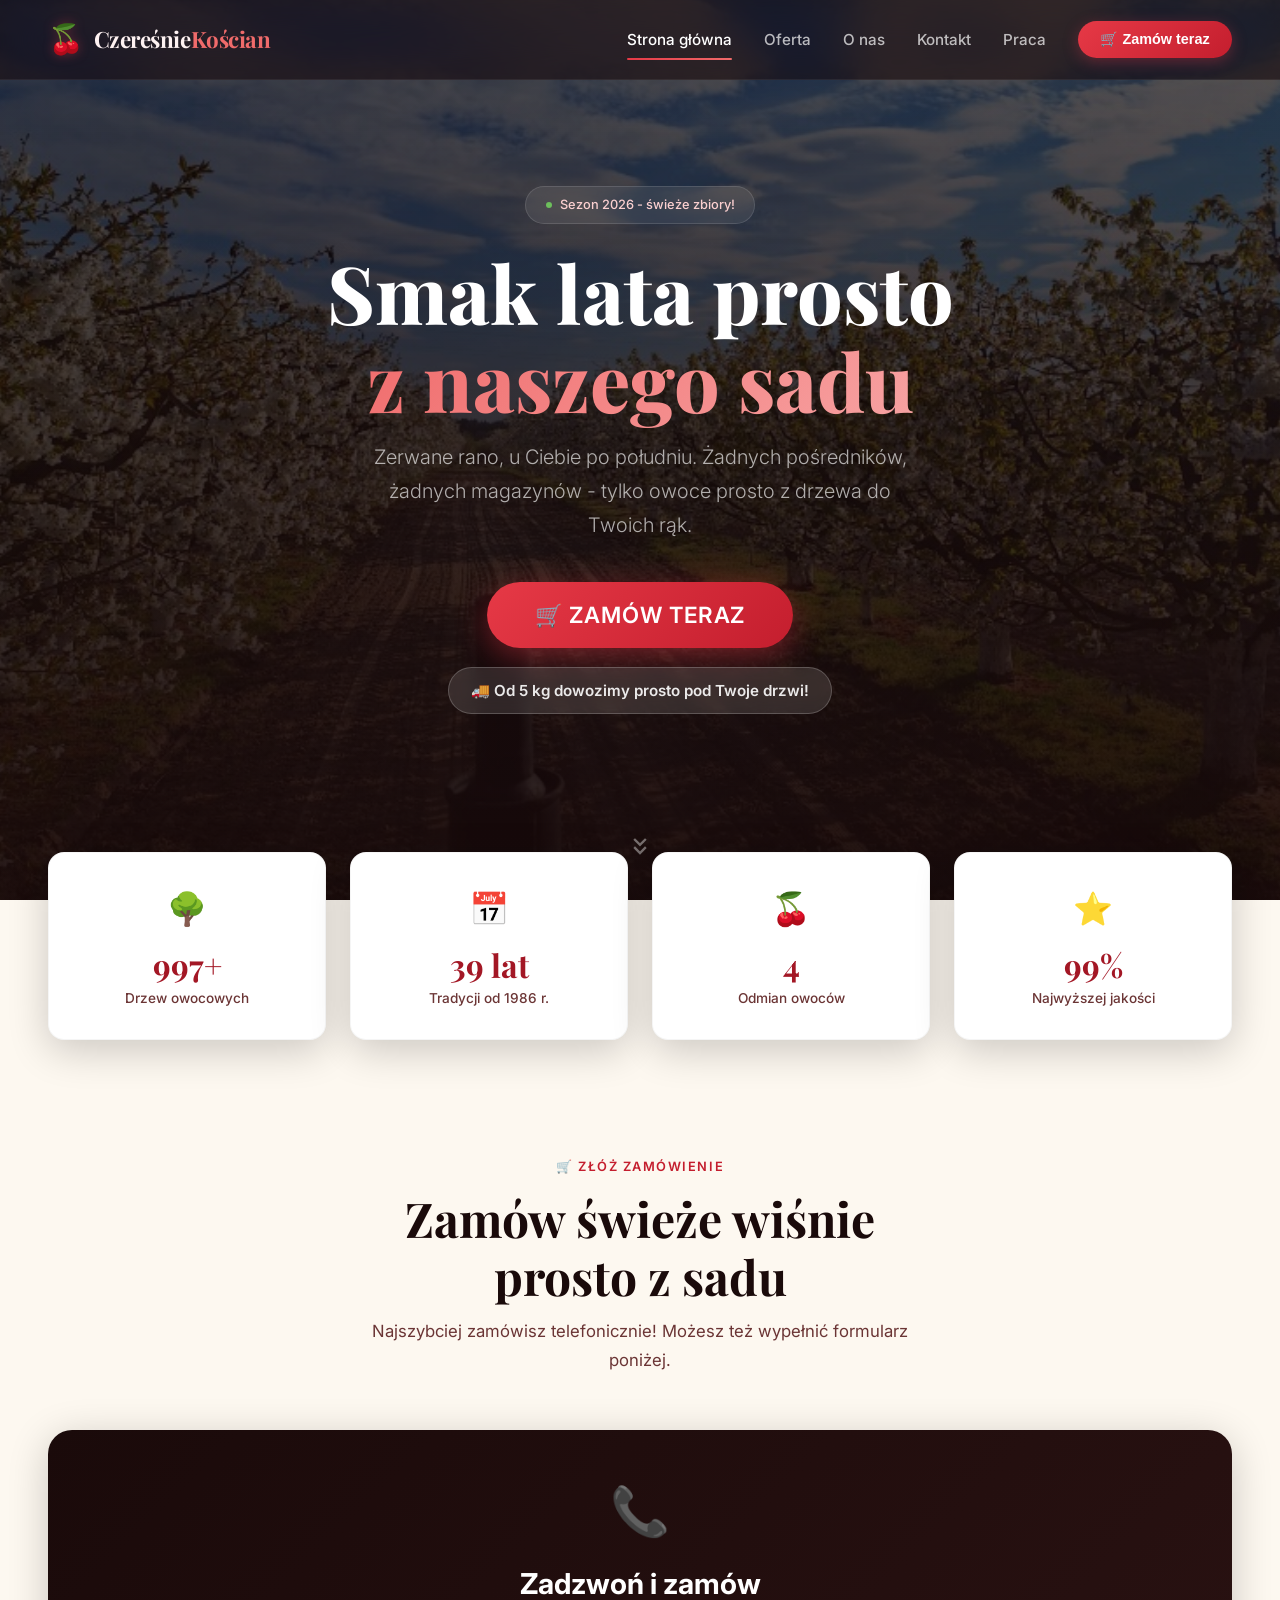
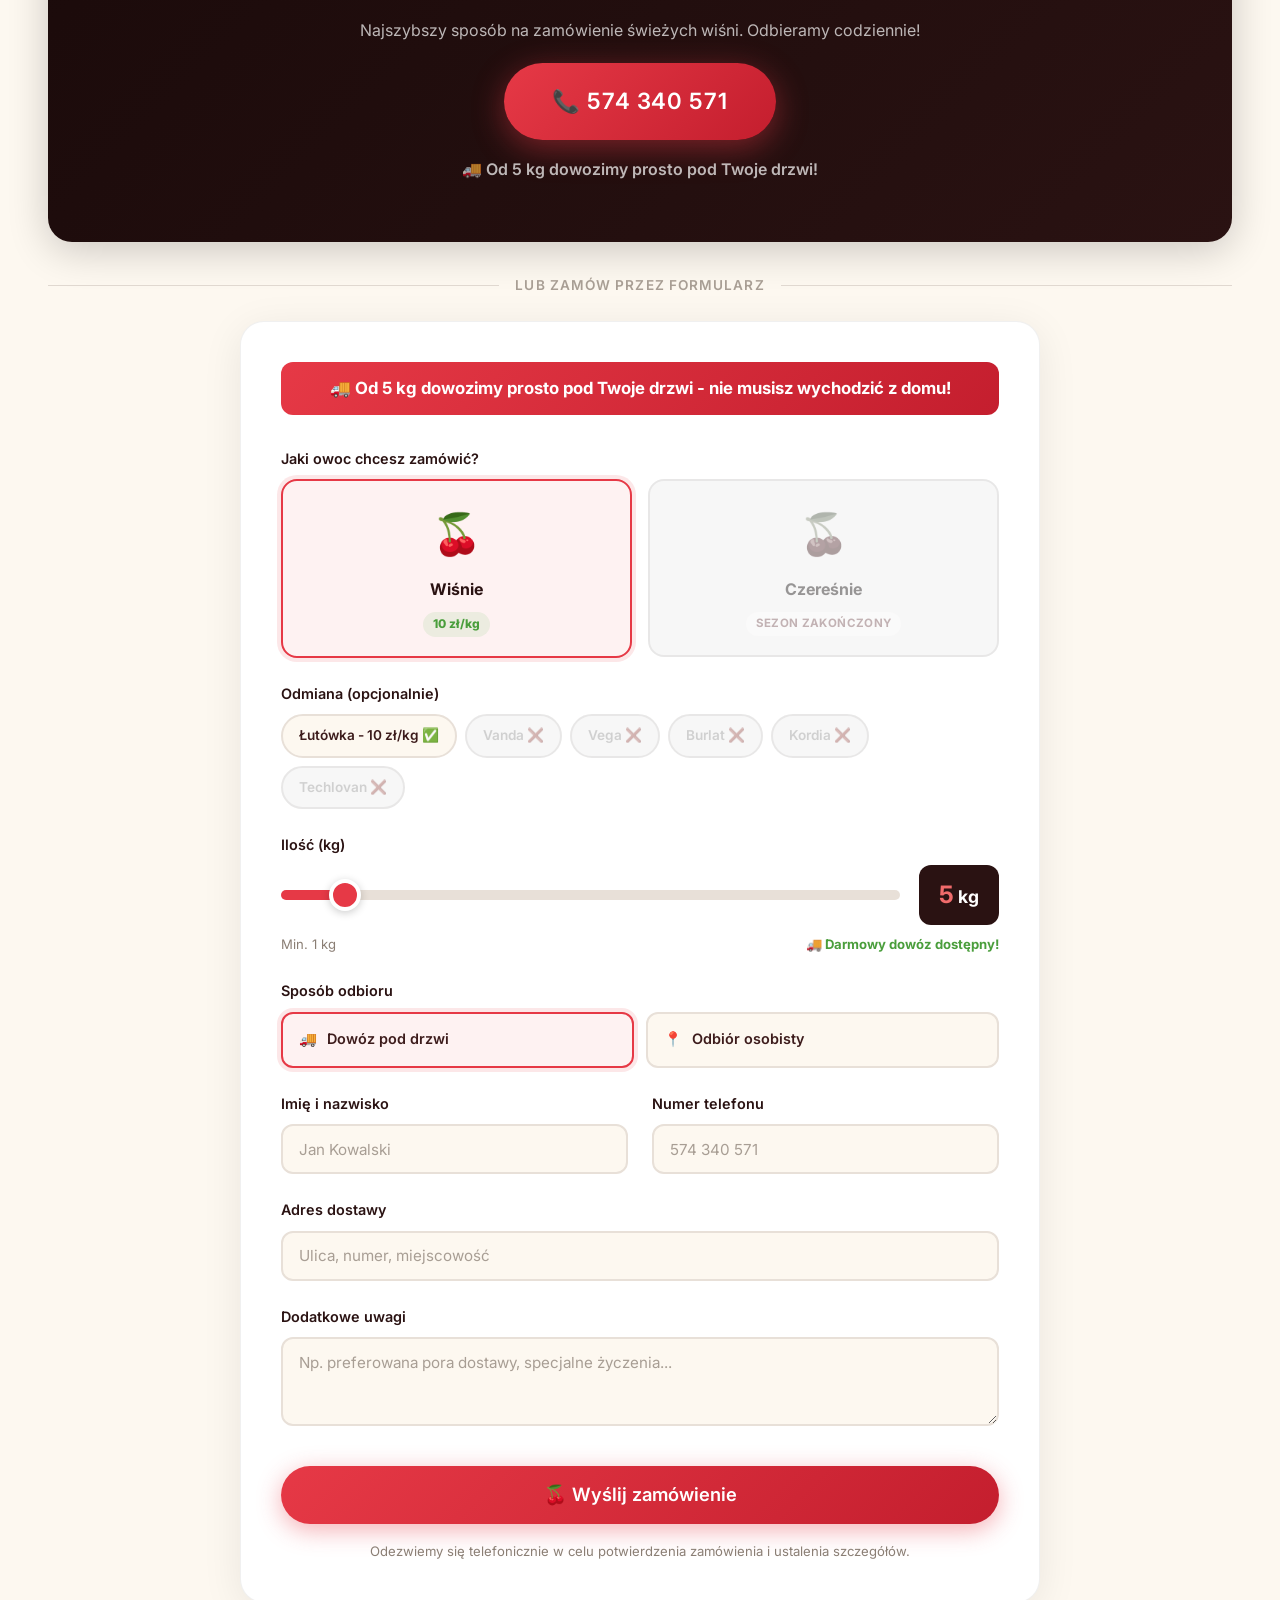
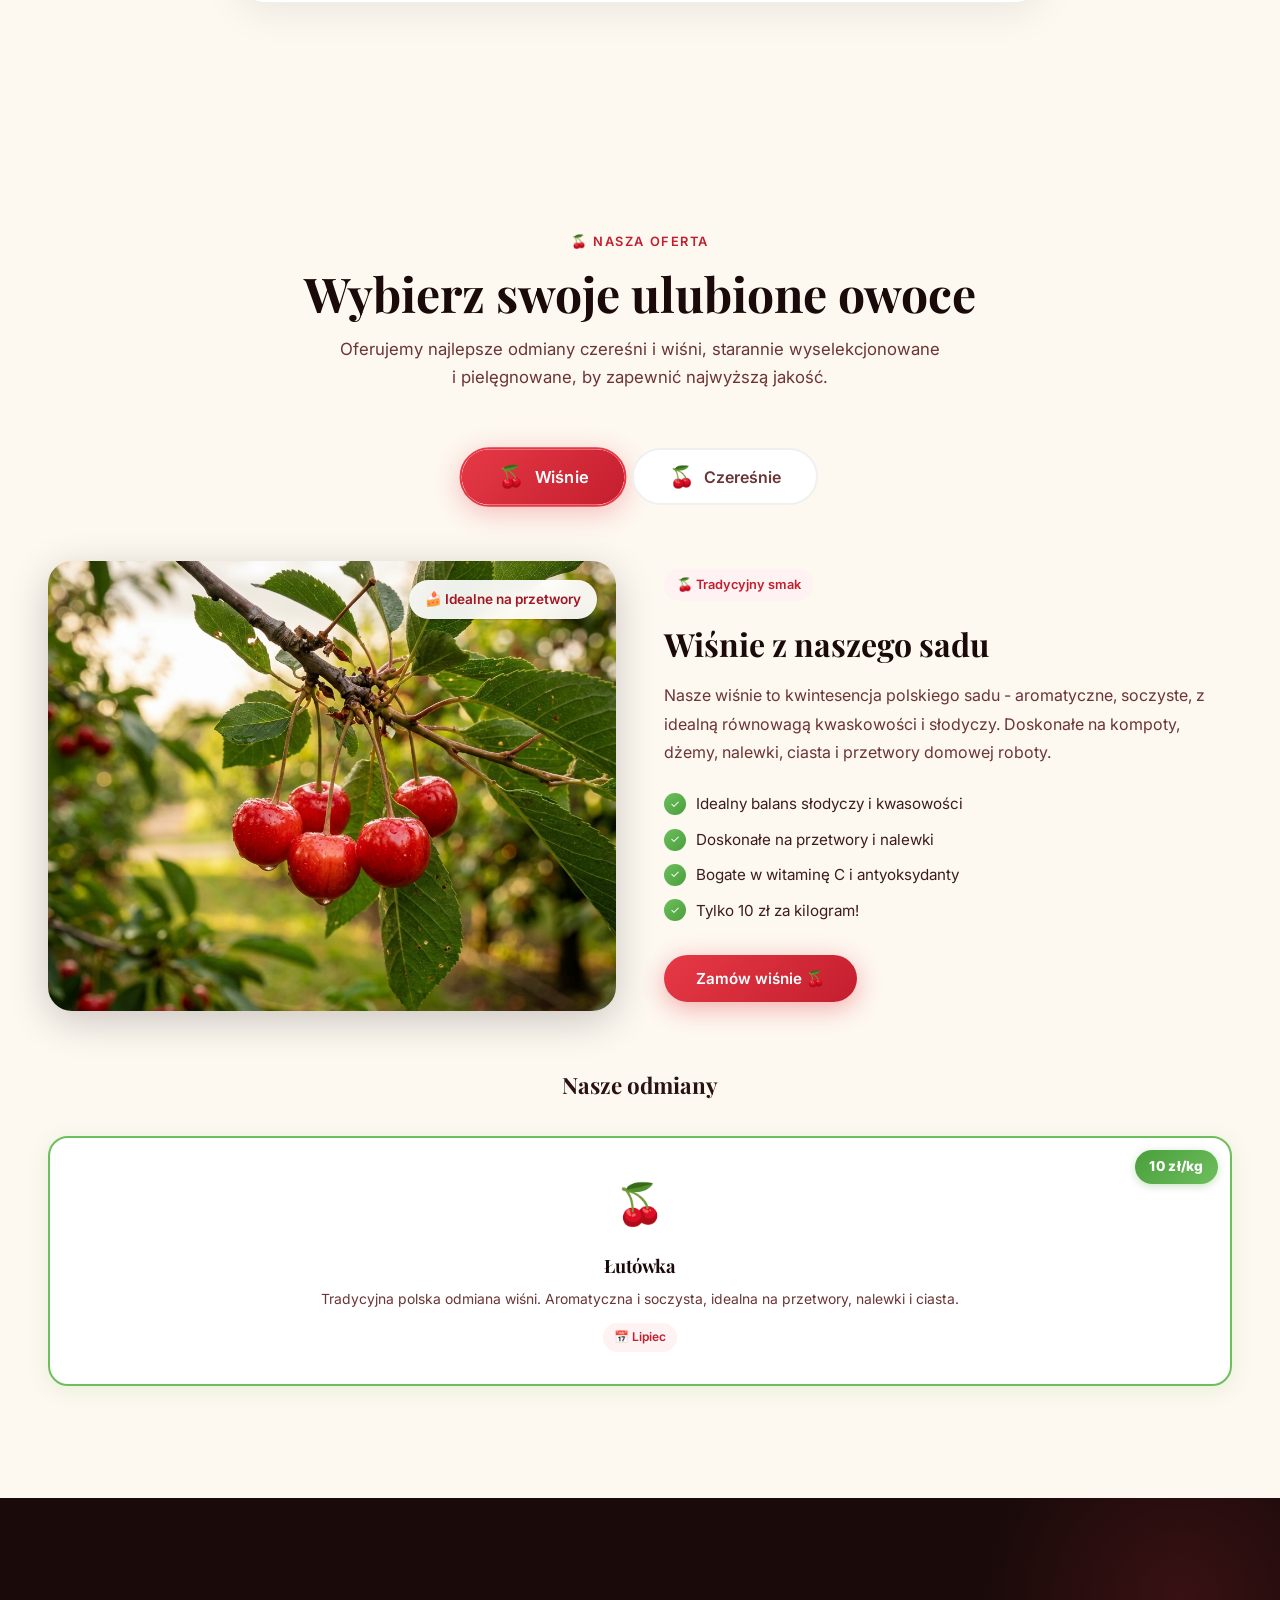
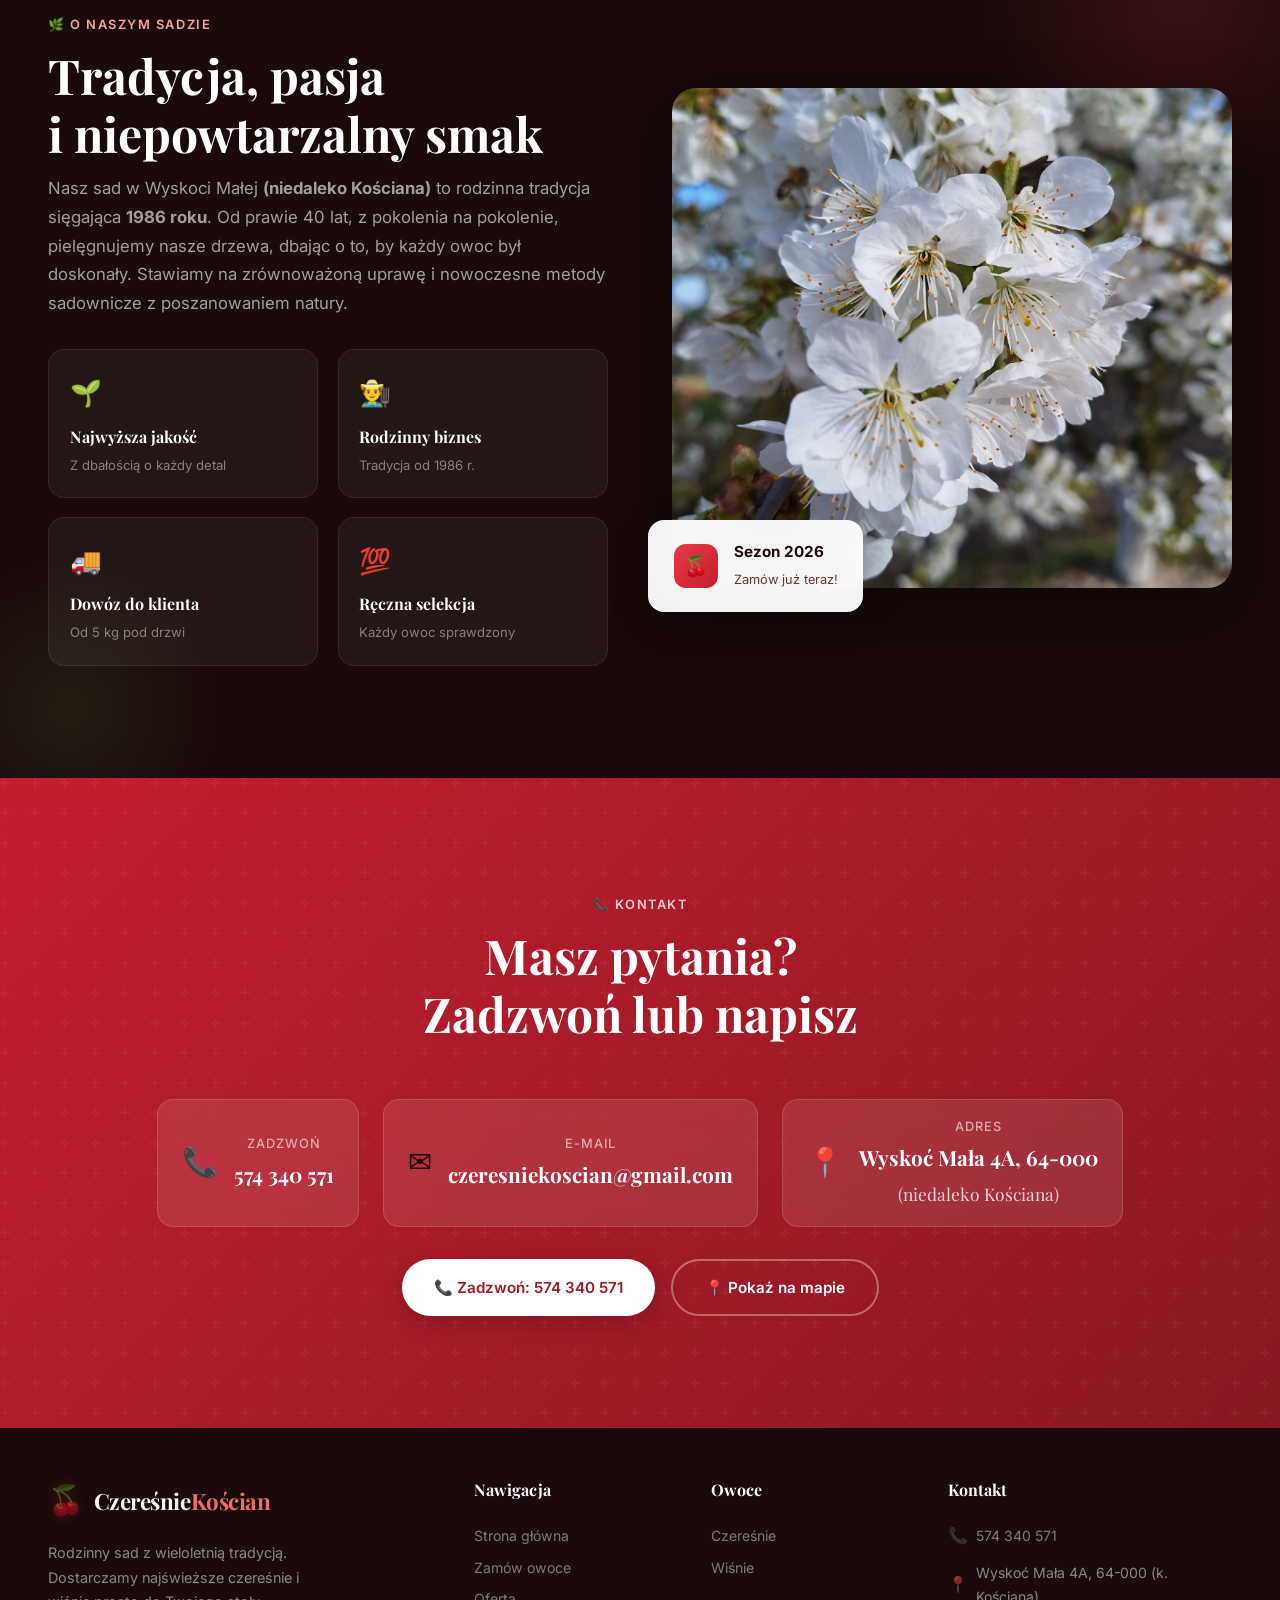
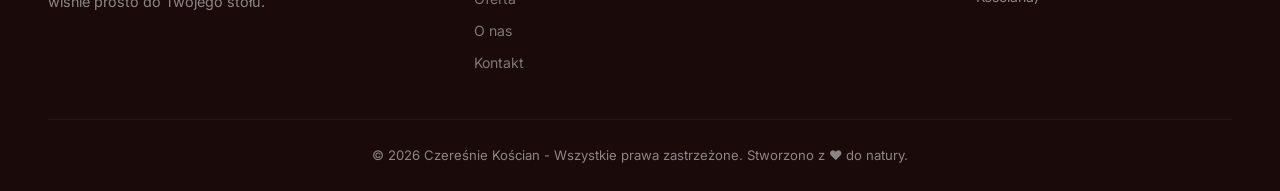
==== commit 9376429f: "Wiśnie panel: tylko Łutówka, usunięte karty czereśni" ====
--- a/index.html
+++ b/index.html
@@ -503,41 +503,6 @@
               <p>Tradycyjna polska odmiana wiśni. Aromatyczna i soczysta, idealna na przetwory, nalewki i ciasta.</p>
               <span class="season">📅 Lipiec</span>
             </div>
-            <div class="variety-card variety-card-soon reveal">
-              <div class="variety-soon-badge">Sezon zakończony</div>
-              <div class="variety-emoji">🍒</div>
-              <h5>Vanda</h5>
-              <p>Odmiana o pięknych, dużych owocach. Słodka, soczysta i aromatyczna.</p>
-              <span class="season">📅 Czerwiec-Lipiec</span>
-            </div>
-            <div class="variety-card variety-card-soon reveal">
-              <div class="variety-soon-badge">Sezon zakończony</div>
-              <div class="variety-emoji">🍒</div>
-              <h5>Vega</h5>
-              <p>Odmiana o intensywnie czerwonych, dużych owocach. Wyjątkowo słodka.</p>
-              <span class="season">📅 Czerwiec-Lipiec</span>
-            </div>
-            <div class="variety-card variety-card-soon reveal">
-              <div class="variety-soon-badge">Sezon zakończony</div>
-              <div class="variety-emoji">🍒</div>
-              <h5>Burlat</h5>
-              <p>Wczesna odmiana o dużych, ciemnoczerwonych owocach. Słodka i soczysta.</p>
-              <span class="season">📅 Czerwiec</span>
-            </div>
-            <div class="variety-card variety-card-soon reveal">
-              <div class="variety-soon-badge">Sezon zakończony</div>
-              <div class="variety-emoji">🍒</div>
-              <h5>Kordia</h5>
-              <p>Najchętniej kupowana odmiana. Duże, twarde owoce o wybornym smaku.</p>
-              <span class="season">📅 Lipiec</span>
-            </div>
-            <div class="variety-card variety-card-soon reveal">
-              <div class="variety-soon-badge">Sezon zakończony</div>
-              <div class="variety-emoji">🍒</div>
-              <h5>Techlovan</h5>
-              <p>Późna odmiana o ciemnoczerwonych owocach. Doskonała trwałość i bogaty smak.</p>
-              <span class="season">📅 Lipiec</span>
-            </div>
           </div>
         </div>
       </div>
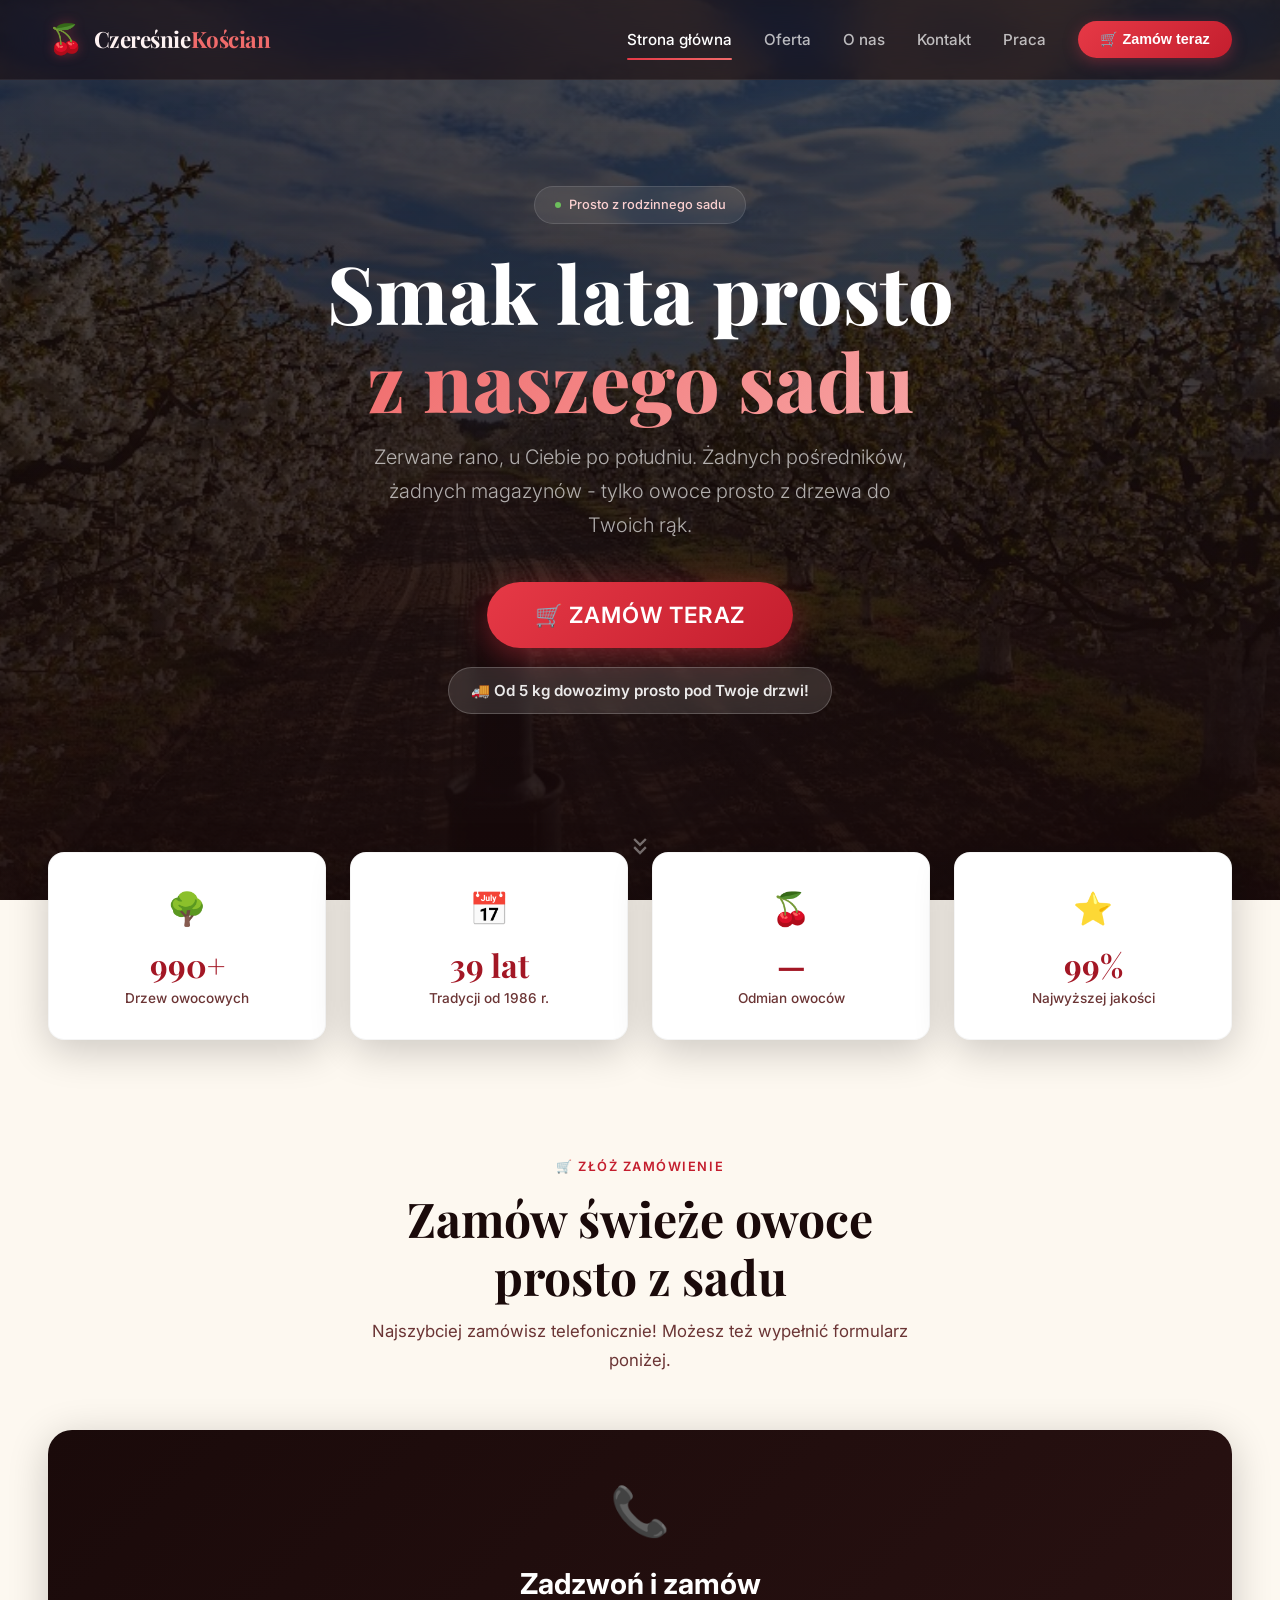
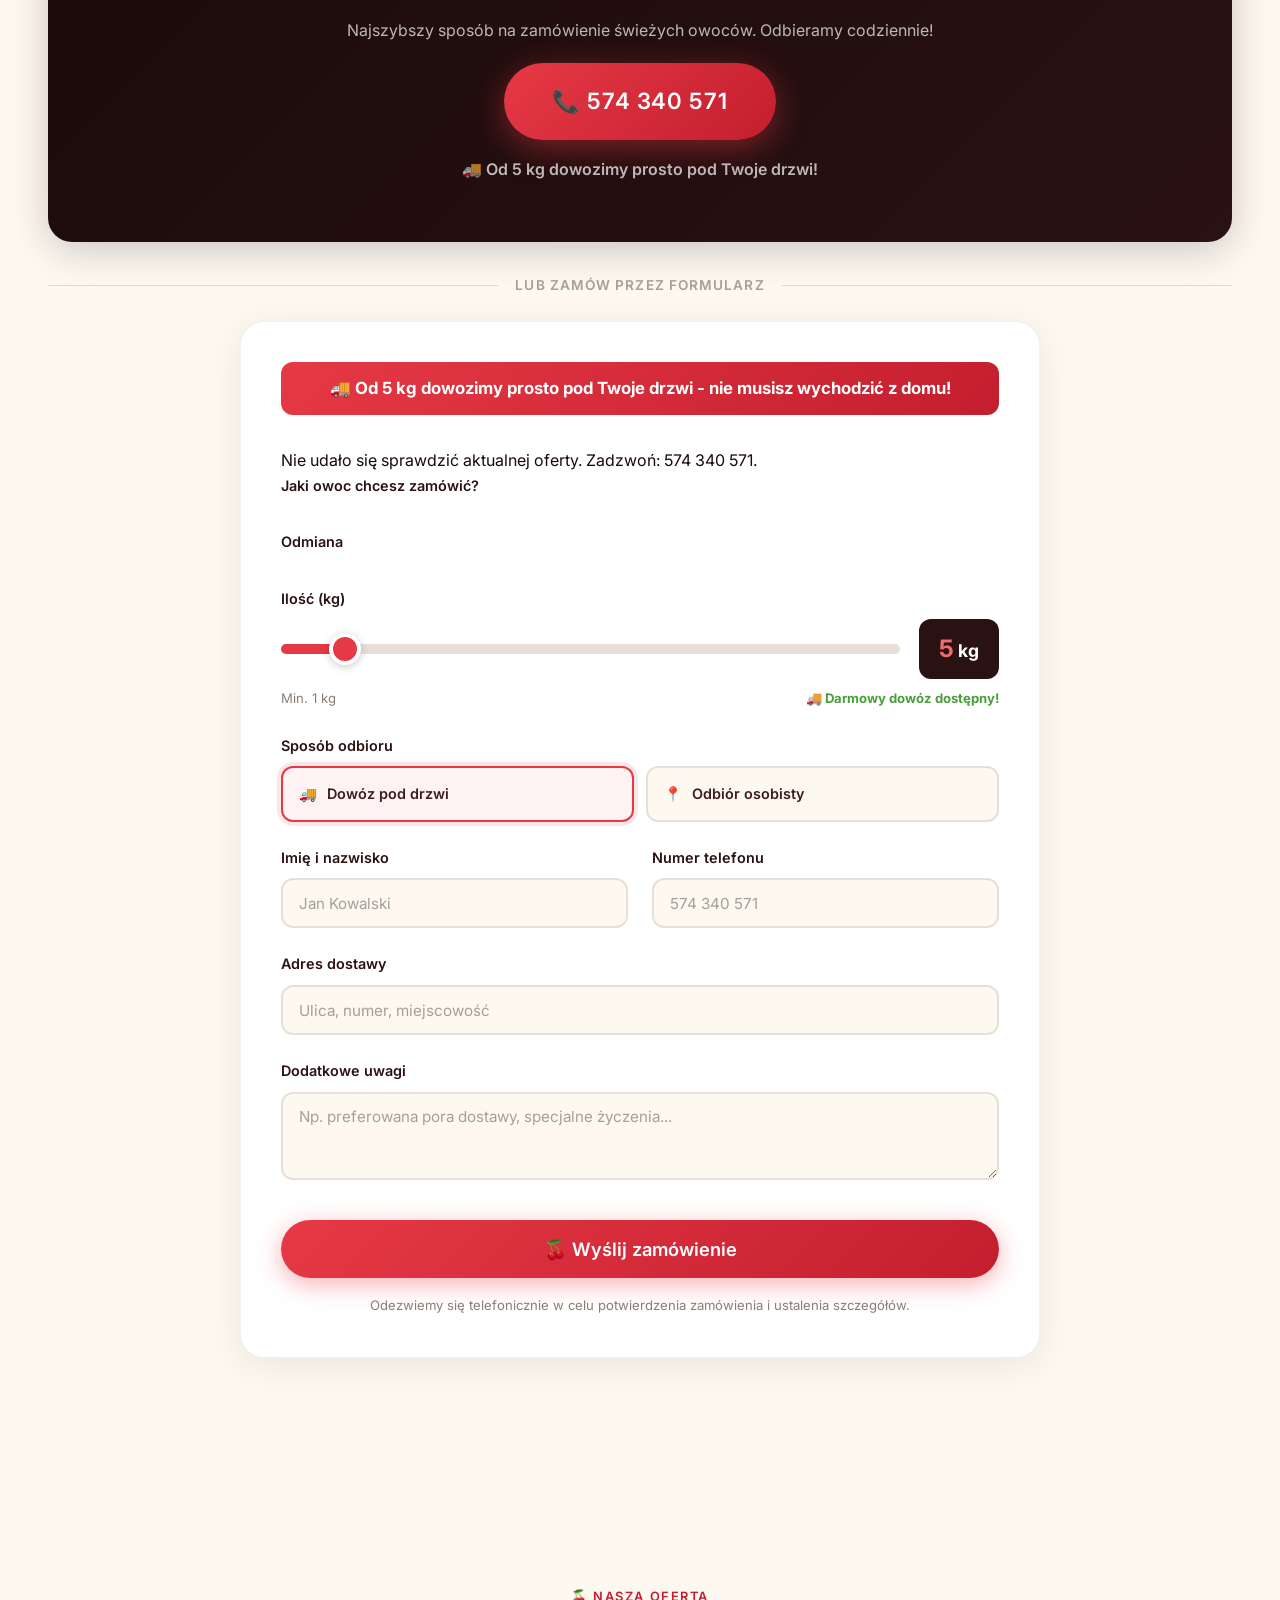
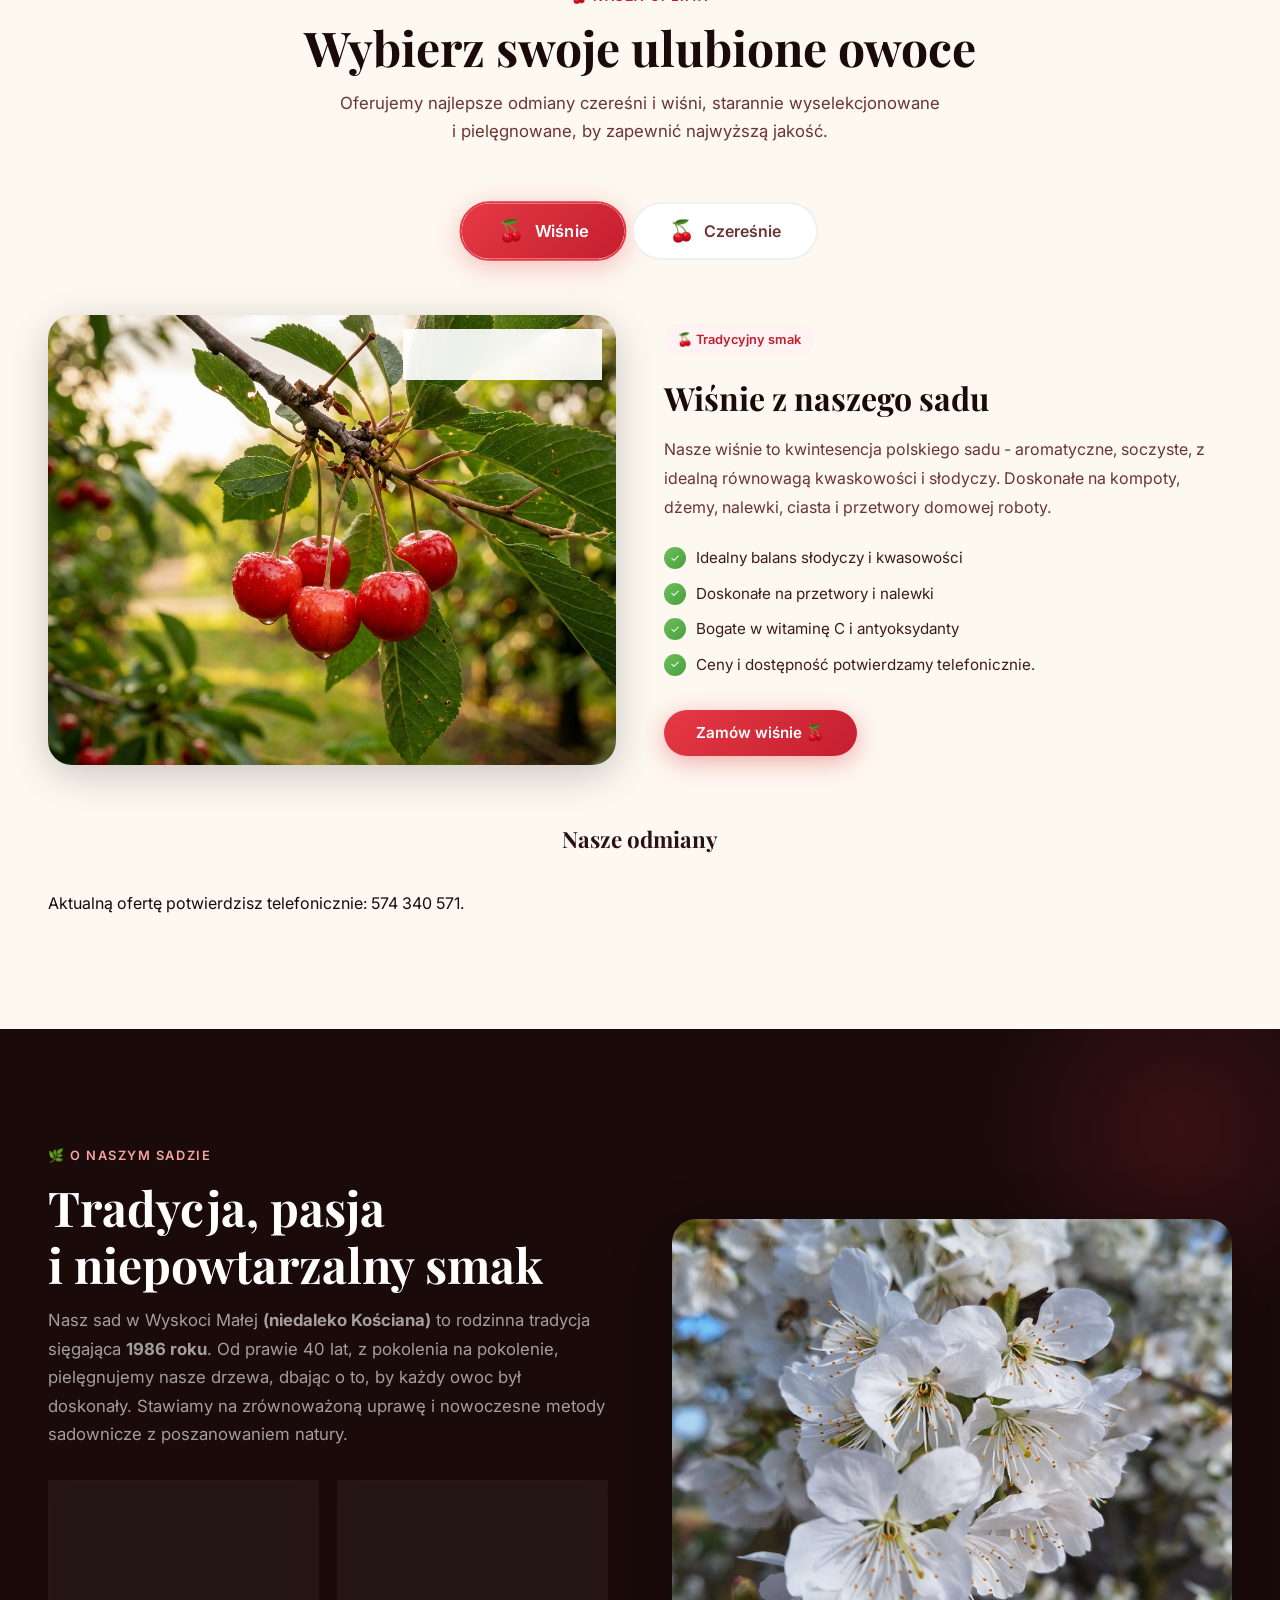
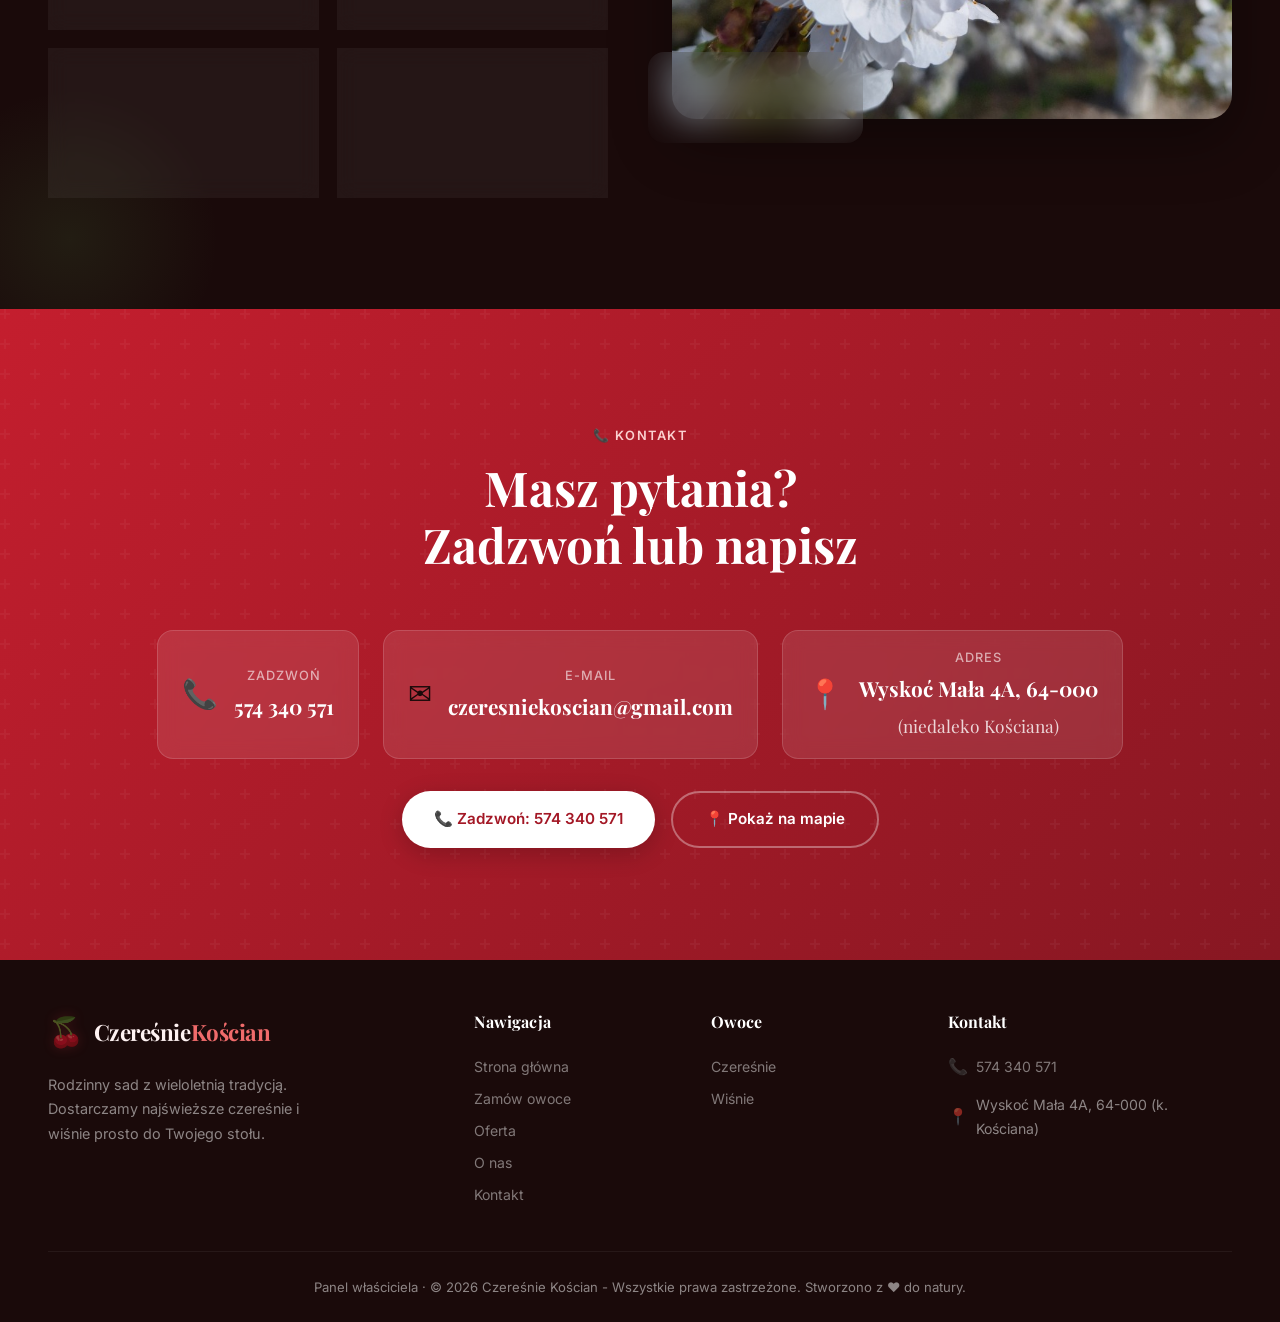
==== commit f586fed7: "Aktualna oferta z panelu sadu i jedna domena dla strony oraz aplikacji" ====
--- a/index.html
+++ b/index.html
@@ -1,565 +1,388 @@
-<!DOCTYPE html>
-<html lang="pl">
-<head>
-  <meta charset="UTF-8" />
-  <meta name="viewport" content="width=device-width, initial-scale=1.0" />
-  <title>Czereśnie Kościan - Świeże Czereśnie i Wiśnie Prosto z Sadu</title>
-  <meta name="description" content="Najwyższej jakości czereśnie i wiśnie prosto z naszego sadu. Świeże, soczyste owoce zbierane ręcznie - smak, który zachwyca." />
-
-  <!-- Open Graph / Facebook -->
-  <meta property="og:type" content="website" />
-  <meta property="og:url" content="https://czeresniekoscian.pl/" />
-  <meta property="og:title" content="Czereśnie Kościan - Świeże Czereśnie Prosto z Sadu 🍒" />
-  <meta property="og:description" content="Zamów świeże czereśnie prosto od rolnika z Wyskoci Małej (k. Kościana). Zerwane rano, u Ciebie po południu. Od 5 kg dowozimy pod drzwi!" />
-  <meta property="og:image" content="https://czeresniekoscian.pl/images/og-facebook.png" />
-  <meta property="og:image:width" content="1200" />
-  <meta property="og:image:height" content="630" />
-  <meta property="og:locale" content="pl_PL" />
-  <meta property="og:site_name" content="Czereśnie Kościan" />
-
-  <!-- Twitter / X -->
-  <meta name="twitter:card" content="summary_large_image" />
-  <meta name="twitter:title" content="Czereśnie Kościan - Świeże Czereśnie Prosto z Sadu 🍒" />
-  <meta name="twitter:description" content="Zamów świeże czereśnie prosto od rolnika z Wyskoci Małej (k. Kościana). Od 5 kg dowozimy pod drzwi!" />
-  <meta name="twitter:image" content="https://czeresniekoscian.pl/images/og-facebook.png" />
-
-  <!-- Google SEO -->
-  <link rel="canonical" href="https://czeresniekoscian.pl/" />
-  <meta name="robots" content="index, follow" />
-  <meta name="keywords" content="czereśnie Kościan, czereśnie Wyskoć Mała, kupić czereśnie Wielkopolska, świeże czereśnie, czereśnie prosto z sadu, czereśnie z dostawą, owoce Kościan, sad owocowy Kościan, Burlat czereśnie, wiśnie Kościan, sprzedaż czereśni" />
-  <meta name="author" content="Czereśnie Kościan - Sad Owocowy Wyskoć Mała" />
-  <meta name="geo.region" content="PL-WP" />
-  <meta name="geo.placename" content="Wyskoć Mała, Kościan" />
-  <meta name="geo.position" content="51.9833;16.6500" />
-  <meta name="ICBM" content="51.9833, 16.6500" />
-
-  <!-- JSON-LD: Dane strukturalne dla Google -->
+<!DOCTYPE html>
+<html lang="pl">
+<head>
+  <meta charset="UTF-8" />
+  <meta name="viewport" content="width=device-width, initial-scale=1.0" />
+  <title>Czereśnie Kościan - Świeże Czereśnie i Wiśnie Prosto z Sadu</title>
+  <meta name="description" content="Najwyższej jakości czereśnie i wiśnie prosto z naszego sadu. Świeże, soczyste owoce zbierane ręcznie - smak, który zachwyca." />
+
+  <!-- Open Graph / Facebook -->
+  <meta property="og:type" content="website" />
+  <meta property="og:url" content="https://czeresniekoscian.pl/" />
+  <meta property="og:title" content="Czereśnie Kościan - Świeże Czereśnie Prosto z Sadu 🍒" />
+  <meta property="og:description" content="Zamów świeże czereśnie prosto od rolnika z Wyskoci Małej (k. Kościana). Zerwane rano, u Ciebie po południu. Od 5 kg dowozimy pod drzwi!" />
+  <meta property="og:image" content="https://czeresniekoscian.pl/images/og-facebook.png" />
+  <meta property="og:image:width" content="1200" />
+  <meta property="og:image:height" content="630" />
+  <meta property="og:locale" content="pl_PL" />
+  <meta property="og:site_name" content="Czereśnie Kościan" />
+
+  <!-- Twitter / X -->
+  <meta name="twitter:card" content="summary_large_image" />
+  <meta name="twitter:title" content="Czereśnie Kościan - Świeże Czereśnie Prosto z Sadu 🍒" />
+  <meta name="twitter:description" content="Zamów świeże czereśnie prosto od rolnika z Wyskoci Małej (k. Kościana). Od 5 kg dowozimy pod drzwi!" />
+  <meta name="twitter:image" content="https://czeresniekoscian.pl/images/og-facebook.png" />
+
+  <!-- Google SEO -->
+  <link rel="canonical" href="https://czeresniekoscian.pl/" />
+  <meta name="robots" content="index, follow" />
+  <meta name="keywords" content="czereśnie Kościan, czereśnie Wyskoć Mała, kupić czereśnie Wielkopolska, świeże czereśnie, czereśnie prosto z sadu, czereśnie z dostawą, owoce Kościan, sad owocowy Kościan, Burlat czereśnie, wiśnie Kościan, sprzedaż czereśni" />
+  <meta name="author" content="Czereśnie Kościan - Sad Owocowy Wyskoć Mała" />
+  <meta name="geo.region" content="PL-WP" />
+  <meta name="geo.placename" content="Wyskoć Mała, Kościan" />
+  <meta name="geo.position" content="51.9833;16.6500" />
+  <meta name="ICBM" content="51.9833, 16.6500" />
+
+  <!-- JSON-LD: Dane strukturalne dla Google -->
   <script type="application/ld+json">
-  {
-    "@context": "https://schema.org",
-    "@graph": [
-      {
-        "@type": "LocalBusiness",
-        "@id": "https://czeresniekoscian.pl/#business",
-        "name": "Czereśnie Kościan - Sad Owocowy",
-        "description": "Rodzinny sad owocowy w Wyskoci Małej (k. Kościana) z tradycją od 1986 roku. Sprzedaż świeżych czereśni i wiśni prosto z drzewa. Dowóz od 5 kg.",
-        "url": "https://czeresniekoscian.pl",
-        "telephone": "+48574340571",
-        "email": "czeresniekoscian@gmail.com",
-        "image": "https://czeresniekoscian.pl/images/og-facebook.png",
-        "logo": "https://czeresniekoscian.pl/images/og-facebook.png",
-        "foundingDate": "1986",
-        "priceRange": "$$",
-        "currenciesAccepted": "PLN",
-        "paymentAccepted": "Gotówka, Przelew",
-        "address": {
-          "@type": "PostalAddress",
-          "streetAddress": "Wyskoć Mała 4A",
-          "addressLocality": "Wyskoć Mała",
-          "postalCode": "64-000",
-          "addressRegion": "wielkopolskie",
-          "addressCountry": "PL"
+{
+  "@context": "https://schema.org",
+  "@graph": [
+    {
+      "@type": "LocalBusiness",
+      "@id": "https://czeresniekoscian.pl/#business",
+      "name": "Czereśnie Kościan - Sad Owocowy",
+      "description": "Rodzinny sad owocowy w Wyskoci Małej (k. Kościana) z tradycją od 1986 roku. Sprzedaż świeżych czereśni i wiśni prosto z drzewa. Dowóz od 5 kg.",
+      "url": "https://czeresniekoscian.pl",
+      "telephone": "+48574340571",
+      "email": "czeresniekoscian@gmail.com",
+      "image": "https://czeresniekoscian.pl/images/og-facebook.png",
+      "logo": "https://czeresniekoscian.pl/images/og-facebook.png",
+      "foundingDate": "1986",
+      "priceRange": "$",
+      "currenciesAccepted": "PLN",
+      "paymentAccepted": "Gotówka, Przelew",
+      "address": {
+        "@type": "PostalAddress",
+        "streetAddress": "Wyskoć Mała 4A",
+        "addressLocality": "Wyskoć Mała",
+        "postalCode": "64-000",
+        "addressRegion": "wielkopolskie",
+        "addressCountry": "PL"
+      },
+      "geo": {
+        "@type": "GeoCoordinates",
+        "latitude": 51.9833,
+        "longitude": 16.65
+      },
+      "areaServed": [
+        {
+          "@type": "City",
+          "name": "Kościan"
         },
-        "geo": {
-          "@type": "GeoCoordinates",
-          "latitude": 51.9833,
-          "longitude": 16.6500
-        },
-        "areaServed": [
-          {
-            "@type": "City",
-            "name": "Kościan"
-          },
-          {
-            "@type": "State",
-            "name": "Wielkopolska"
-          }
-        ],
-        "hasOfferCatalog": {
-          "@type": "OfferCatalog",
-          "name": "Owoce z sadu",
-          "itemListElement": [
-            {
-              "@type": "Offer",
-              "itemOffered": {
-                "@type": "Product",
-                "name": "Wiśnie Łutówka",
-                "description": "Tradycyjna polska odmiana wiśni. Aromatyczna i soczysta, idealna na przetwory, nalewki i ciasta.",
-                "category": "Wiśnie",
-                "offers": {
-                  "@type": "Offer",
-                  "price": "10",
-                  "priceCurrency": "PLN",
-                  "unitCode": "KGM",
-                  "availability": "https://schema.org/InStock"
-                }
-              }
-            },
-            {
-              "@type": "Offer",
-              "itemOffered": {
-                "@type": "Product",
-                "name": "Czereśnie Vanda",
-                "description": "Odmiana o pięknych, dużych owocach. Słodka, soczysta i aromatyczna.",
-                "category": "Czereśnie",
-                "offers": {
-                  "@type": "Offer",
-                  "availability": "https://schema.org/OutOfStock"
-                }
-              }
-            },
-            {
-              "@type": "Offer",
-              "itemOffered": {
-                "@type": "Product",
-                "name": "Czereśnie Vega",
-                "description": "Odmiana o intensywnie czerwonych, dużych owocach.",
-                "category": "Czereśnie",
-                "offers": {
-                  "@type": "Offer",
-                  "availability": "https://schema.org/OutOfStock"
-                }
-              }
-            },
-            {
-              "@type": "Offer",
-              "itemOffered": {
-                "@type": "Product",
-                "name": "Czereśnie Burlat",
-                "description": "Wczesna odmiana czereśni o dużych, ciemnoczerwonych owocach.",
-                "category": "Czereśnie",
-                "offers": {
-                  "@type": "Offer",
-                  "availability": "https://schema.org/OutOfStock"
-                }
-              }
-            },
-            {
-              "@type": "Offer",
-              "itemOffered": {
-                "@type": "Product",
-                "name": "Czereśnie Kordia",
-                "description": "Najchętniej kupowana odmiana. Duże, twarde owoce o wybornym smaku.",
-                "category": "Czereśnie",
-                "offers": {
-                  "@type": "Offer",
-                  "availability": "https://schema.org/OutOfStock"
-                }
-              }
-            }
-          ]
+        {
+          "@type": "State",
+          "name": "Wielkopolska"
         }
-      },
-      {
-        "@type": "WebSite",
-        "@id": "https://czeresniekoscian.pl/#website",
-        "url": "https://czeresniekoscian.pl",
-        "name": "Czereśnie Kościan",
-        "description": "Świeże czereśnie i wiśnie prosto z sadu w Wyskoci Małej k. Kościana",
-        "inLanguage": "pl-PL"
-      }
-    ]
-  }
-  </script>
-
-  <link rel="stylesheet" href="index.css" />
-  <link rel="icon" href="data:image/svg+xml,<svg xmlns='http://www.w3.org/2000/svg' viewBox='0 0 100 100'><text y='.9em' font-size='80'>🍒</text></svg>" />
-</head>
-<body>
-
-  <!-- ═══════ HEADER ═══════ -->
-  <header class="header" id="header">
-    <div class="container">
-      <a href="#" class="logo">
-        <span class="logo-icon">🍒</span>
-        <span class="logo-text">Czereśnie<span>Kościan</span></span>
-      </a>
-
-      <nav class="nav" id="mainNav">
-        <a href="#home" class="nav-link active" data-section="home">Strona główna</a>
-        <a href="#oferta" class="nav-link" data-section="oferta">Oferta</a>
-        <a href="#o-nas" class="nav-link" data-section="o-nas">O nas</a>
-        <a href="#kontakt" class="nav-link" data-section="kontakt">Kontakt</a>
-        <a href="praca.html" class="nav-link">Praca</a>
-        <button class="nav-cta" onclick="document.getElementById('zamowienie').scrollIntoView({behavior:'smooth'})">
-          🛒 Zamów teraz
-        </button>
-      </nav>
-
-      <button class="hamburger" id="menuToggle" aria-label="Menu">
-        <span></span><span></span><span></span>
-      </button>
-    </div>
-  </header>
-
-  <!-- ═══════ HERO ═══════ -->
-  <section class="hero section" id="home">
-    <div class="hero-bg">
-      <img src="images/traktor_sad.jpg" alt="Nasz sad owocowy - widok z traktora" />
-    </div>
-    <div class="hero-overlay"></div>
-
-    <div class="hero-content">
-      <div class="hero-badge">
-        <span class="dot"></span>
-        Sezon 2026 - świeże zbiory!
-      </div>
-      <h1 class="hero-title">
-        Smak lata prosto<br />
-        <span class="highlight">z naszego sadu</span>
-      </h1>
-      <p class="hero-subtitle">
-        Zerwane rano, u Ciebie po południu. Żadnych pośredników, żadnych magazynów -
-        tylko owoce prosto z drzewa do Twoich rąk.
-      </p>
-      <div class="hero-actions">
-        <button class="btn btn-primary btn-hero-order" onclick="document.getElementById('zamowienie').scrollIntoView({behavior:'smooth'})">
-          🛒 ZAMÓW TERAZ
-        </button>
-      </div>
-      <div class="hero-delivery-note">
-        🚚 Od 5 kg dowozimy prosto pod Twoje drzwi!
-      </div>
-    </div>
-
-    <div class="hero-scroll">
-      <svg viewBox="0 0 24 24" fill="none" stroke="currentColor" stroke-width="2">
-        <path d="M7 13l5 5 5-5M7 6l5 5 5-5"/>
-      </svg>
-    </div>
-  </section>
-
-  <!-- ═══════ STATS ═══════ -->
-  <section class="stats">
-    <div class="container">
-      <div class="stats-grid">
-        <div class="stat-card reveal">
-          <div class="stat-icon">🌳</div>
-          <div class="stat-value">1000+</div>
-          <div class="stat-label">Drzew owocowych</div>
-        </div>
-        <div class="stat-card reveal">
-          <div class="stat-icon">📅</div>
-          <div class="stat-value">40 lat</div>
-          <div class="stat-label">Tradycji od 1986 r.</div>
-        </div>
-        <div class="stat-card reveal">
-          <div class="stat-icon">🍒</div>
-          <div class="stat-value">5</div>
-          <div class="stat-label">Odmian owoców</div>
-        </div>
-        <div class="stat-card reveal">
-          <div class="stat-icon">⭐</div>
-          <div class="stat-value">100%</div>
-          <div class="stat-label">Najwyższej jakości</div>
-        </div>
-      </div>
-    </div>
-  </section>
-
-  <!-- ═══════ ZAMÓWIENIE ═══════ -->
-  <section class="order-section section" id="zamowienie">
-    <div class="container">
-      <div class="section-header reveal">
-        <div class="section-tag">🛒 Złóż zamówienie</div>
-        <h2 class="section-title">Zamów świeże wiśnie<br />prosto z sadu</h2>
-        <p class="section-desc">
-          Najszybciej zamówisz telefonicznie! Możesz też wypełnić formularz poniżej.
-        </p>
-      </div>
-
-      <!-- TELEFON - GŁÓWNA OPCJA -->
-      <div class="order-call-primary reveal">
-        <div class="order-call-box">
-          <div class="order-call-icon">📞</div>
-          <h3>Zadzwoń i zamów</h3>
-          <p>Najszybszy sposób na zamówienie świeżych wiśni. Odbieramy codziennie!</p>
-          <a href="tel:+48574340571" class="btn btn-primary btn-hero-order">
-            📞 574 340 571
-          </a>
-          <p class="order-call-hint">🚚 Od 5 kg dowozimy prosto pod Twoje drzwi!</p>
-        </div>
-      </div>
-
-      <!-- FORMULARZ - OPCJA ALTERNATYWNA -->
-      <div class="form-alternative reveal">
-        <div class="form-or-divider">
-          <span class="form-or-line"></span>
-          <span class="form-or-text">lub zamów przez formularz</span>
-          <span class="form-or-line"></span>
-        </div>
-      </div>
-
-      <div class="order-form-wrapper reveal">
-        <div class="order-delivery-badge">🚚 Od 5 kg dowozimy prosto pod Twoje drzwi - nie musisz wychodzić z domu!</div>
-
+      ]
+    },
+    {
+      "@type": "WebSite",
+      "@id": "https://czeresniekoscian.pl/#website",
+      "url": "https://czeresniekoscian.pl",
+      "name": "Czereśnie Kościan",
+      "description": "Świeże czereśnie i wiśnie prosto z sadu w Wyskoci Małej k. Kościana",
+      "inLanguage": "pl-PL"
+    }
+  ]
+}
+</script>
+
+  <link rel="stylesheet" href="index.css" />
+  <link rel="icon" href="data:image/svg+xml,<svg xmlns='http://www.w3.org/2000/svg' viewBox='0 0 100 100'><text y='.9em' font-size='80'>🍒</text></svg>" />
+</head>
+<body>
+
+  <!-- ═══════ HEADER ═══════ -->
+  <header class="header" id="header">
+    <div class="container">
+      <a href="#" class="logo">
+        <span class="logo-icon">🍒</span>
+        <span class="logo-text">Czereśnie<span>Kościan</span></span>
+      </a>
+
+      <nav class="nav" id="mainNav">
+        <a href="#home" class="nav-link active" data-section="home">Strona główna</a>
+        <a href="#oferta" class="nav-link" data-section="oferta">Oferta</a>
+        <a href="#o-nas" class="nav-link" data-section="o-nas">O nas</a>
+        <a href="#kontakt" class="nav-link" data-section="kontakt">Kontakt</a>
+        <a href="praca.html" class="nav-link">Praca</a>
+        <button class="nav-cta" onclick="document.getElementById('zamowienie').scrollIntoView({behavior:'smooth'})">
+          🛒 Zamów teraz
+        </button>
+      </nav>
+
+      <button class="hamburger" id="menuToggle" aria-label="Menu">
+        <span></span><span></span><span></span>
+      </button>
+    </div>
+  </header>
+
+  <!-- ═══════ HERO ═══════ -->
+  <section class="hero section" id="home">
+    <div class="hero-bg">
+      <img src="images/traktor_sad.jpg" alt="Nasz sad owocowy - widok z traktora" />
+    </div>
+    <div class="hero-overlay"></div>
+
+    <div class="hero-content">
+      <div class="hero-badge">
+        <span class="dot"></span>
+        Prosto z rodzinnego sadu
+      </div>
+      <h1 class="hero-title">
+        Smak lata prosto<br />
+        <span class="highlight">z naszego sadu</span>
+      </h1>
+      <p class="hero-subtitle">
+        Zerwane rano, u Ciebie po południu. Żadnych pośredników, żadnych magazynów -
+        tylko owoce prosto z drzewa do Twoich rąk.
+      </p>
+      <div class="hero-actions">
+        <button class="btn btn-primary btn-hero-order" onclick="document.getElementById('zamowienie').scrollIntoView({behavior:'smooth'})">
+          🛒 ZAMÓW TERAZ
+        </button>
+      </div>
+      <div class="hero-delivery-note">
+        🚚 Od 5 kg dowozimy prosto pod Twoje drzwi!
+      </div>
+    </div>
+
+    <div class="hero-scroll">
+      <svg viewBox="0 0 24 24" fill="none" stroke="currentColor" stroke-width="2">
+        <path d="M7 13l5 5 5-5M7 6l5 5 5-5"/>
+      </svg>
+    </div>
+  </section>
+
+  <!-- ═══════ STATS ═══════ -->
+  <section class="stats">
+    <div class="container">
+      <div class="stats-grid">
+        <div class="stat-card reveal">
+          <div class="stat-icon">🌳</div>
+          <div class="stat-value">1000+</div>
+          <div class="stat-label">Drzew owocowych</div>
+        </div>
+        <div class="stat-card reveal">
+          <div class="stat-icon">📅</div>
+          <div class="stat-value">40 lat</div>
+          <div class="stat-label">Tradycji od 1986 r.</div>
+        </div>
+        <div class="stat-card reveal">
+          <div class="stat-icon">🍒</div>
+          <div class="stat-value" id="offer-count">—</div>
+          <div class="stat-label">Odmian owoców</div>
+        </div>
+        <div class="stat-card reveal">
+          <div class="stat-icon">⭐</div>
+          <div class="stat-value">100%</div>
+          <div class="stat-label">Najwyższej jakości</div>
+        </div>
+      </div>
+    </div>
+  </section>
+
+  <!-- ═══════ ZAMÓWIENIE ═══════ -->
+  <section class="order-section section" id="zamowienie">
+    <div class="container">
+      <div class="section-header reveal">
+        <div class="section-tag">🛒 Złóż zamówienie</div>
+        <h2 class="section-title">Zamów świeże owoce<br />prosto z sadu</h2>
+        <p class="section-desc">
+          Najszybciej zamówisz telefonicznie! Możesz też wypełnić formularz poniżej.
+        </p>
+      </div>
+
+      <!-- TELEFON - GŁÓWNA OPCJA -->
+      <div class="order-call-primary reveal">
+        <div class="order-call-box">
+          <div class="order-call-icon">📞</div>
+          <h3>Zadzwoń i zamów</h3>
+          <p>Najszybszy sposób na zamówienie świeżych owoców. Odbieramy codziennie!</p>
+          <a href="tel:+48574340571" class="btn btn-primary btn-hero-order">
+            📞 574 340 571
+          </a>
+          <p class="order-call-hint">🚚 Od 5 kg dowozimy prosto pod Twoje drzwi!</p>
+        </div>
+      </div>
+
+      <!-- FORMULARZ - OPCJA ALTERNATYWNA -->
+      <div class="form-alternative reveal">
+        <div class="form-or-divider">
+          <span class="form-or-line"></span>
+          <span class="form-or-text">lub zamów przez formularz</span>
+          <span class="form-or-line"></span>
+        </div>
+      </div>
+
+      <div class="order-form-wrapper reveal">
+        <div class="order-delivery-badge">🚚 Od 5 kg dowozimy prosto pod Twoje drzwi - nie musisz wychodzić z domu!</div>
+
+        <p id="offer-status" role="status">Sprawdzamy aktualną ofertę…</p><noscript><p>Zamówienia telefoniczne: <a href="tel:+48574340571">574 340 571</a>.</p></noscript>
         <form action="https://formsubmit.co/czeresniekoscian@gmail.com" method="POST" class="order-form" id="orderForm">
-          <!-- Formsubmit config -->
-          <input type="hidden" name="_subject" value="🍒 Nowe zamówienie ze strony czeresniekoscian.pl" />
-          <input type="hidden" name="_captcha" value="false" />
-          <input type="hidden" name="_template" value="table" />
-          <input type="hidden" name="_next" value="https://czeresniekoscian.pl/#podziekowanie" />
-          <input type="text" name="_honey" style="display:none" />
-
-          <div class="form-grid">
-            <!-- Gatunek - tylko wiśnie aktywne -->
-            <div class="form-group form-group-full">
-              <label class="form-label">Jaki owoc chcesz zamówić?</label>
-              <div class="fruit-selector">
-                <label class="fruit-option">
-                  <input type="checkbox" name="Owoc" value="Wiśnie" checked />
-                  <span class="fruit-card">
-                    <span class="fruit-emoji">🍒</span>
-                    <span class="fruit-name">Wiśnie</span>
-                    <span class="fruit-price-tag">10 zł/kg</span>
-                  </span>
-                </label>
-                <label class="fruit-option fruit-disabled" title="Czereśnie - sezon zakończony">
-                  <input type="checkbox" name="Owoc" value="Czereśnie" disabled />
-                  <span class="fruit-card">
-                    <span class="fruit-emoji">🍒</span>
-                    <span class="fruit-name">Czereśnie</span>
-                    <span class="fruit-soon">Sezon zakończony</span>
-                  </span>
-                </label>
-              </div>
-            </div>
-
-            <!-- Odmiana -->
-            <div class="form-group form-group-full">
-              <label class="form-label">Odmiana (opcjonalnie)</label>
-              <div class="variety-selector">
-                <label class="variety-chip">
-                  <input type="checkbox" name="Odmiana" value="Łutówka" />
-                  <span>Łutówka - 10 zł/kg ✅</span>
-                </label>
-                <label class="variety-chip variety-disabled" title="Sezon zakończony">
-                  <input type="checkbox" name="Odmiana" value="Vanda" disabled />
-                  <span>Vanda ❌</span>
-                </label>
-                <label class="variety-chip variety-disabled" title="Sezon zakończony">
-                  <input type="checkbox" name="Odmiana" value="Vega" disabled />
-                  <span>Vega ❌</span>
-                </label>
-                <label class="variety-chip variety-disabled" title="Sezon zakończony">
-                  <input type="checkbox" name="Odmiana" value="Burlat" disabled />
-                  <span>Burlat ❌</span>
-                </label>
-                <label class="variety-chip variety-disabled" title="Sezon zakończony">
-                  <input type="checkbox" name="Odmiana" value="Kordia" disabled />
-                  <span>Kordia ❌</span>
-                </label>
-                <label class="variety-chip variety-disabled" title="Sezon zakończony">
-                  <input type="checkbox" name="Odmiana" value="Techlovan" disabled />
-                  <span>Techlovan ❌</span>
-                </label>
-              </div>
-            </div>
-
-            <!-- Ilość - suwak -->
-            <div class="form-group form-group-full">
-              <label class="form-label">Ilość (kg)</label>
-              <div class="slider-wrapper">
-                <input type="range" id="iloscSlider" min="1" max="50" value="5" step="1" class="kg-slider" />
-                <div class="slider-value" id="sliderValue">
-                  <span class="slider-kg">5</span> kg
-                </div>
-              </div>
-              <input type="hidden" id="iloscHidden" name="Ilość (kg)" value="5" />
-              <div class="slider-info">
-                <span>Min. 1 kg</span>
-                <span class="slider-delivery-hint" id="deliveryHint">🚚 Darmowy dowóz dostępny!</span>
-              </div>
-            </div>
-
-            <!-- Sposób odbioru -->
-            <div class="form-group form-group-full">
-              <label class="form-label">Sposób odbioru</label>
-              <div class="delivery-options" id="deliveryOptions">
-                <label class="delivery-option" id="deliveryOptionDowoz">
-                  <input type="radio" name="Odbiór" value="Dowóz pod drzwi (od 5 kg)" id="radioDowoz" checked />
-                  <span class="delivery-card">
-                    <span>🚚</span>
-                    <span>Dowóz pod drzwi</span>
-                  </span>
-                </label>
-                <label class="delivery-option">
-                  <input type="radio" name="Odbiór" value="Odbiór osobisty" id="radioOdbior" />
-                  <span class="delivery-card">
-                    <span>📍</span>
-                    <span>Odbiór osobisty</span>
-                  </span>
-                </label>
-              </div>
-              <small class="delivery-min-note" id="deliveryMinNote" style="display:none">
-                ⚠️ Dowóz dostępny od 5 kg. Przy mniejszych ilościach zapraszamy po odbiór osobisty.
-              </small>
-            </div>
-
-            <!-- Dane kontaktowe -->
-            <div class="form-group">
-              <label class="form-label" for="imie">Imię i nazwisko</label>
-              <input type="text" id="imie" name="Imię i nazwisko" placeholder="Jan Kowalski" required class="form-input" />
-            </div>
-
-            <div class="form-group">
-              <label class="form-label" for="telefon">Numer telefonu</label>
-              <input type="tel" id="telefon" name="Telefon" placeholder="574 340 571" required class="form-input" />
-            </div>
-
-            <div class="form-group form-group-full" id="adresGroup">
-              <label class="form-label" for="adres">Adres dostawy</label>
-              <input type="text" id="adres" name="Adres dostawy" placeholder="Ulica, numer, miejscowość" class="form-input" />
-            </div>
-
-            <div class="form-group form-group-full">
-              <label class="form-label" for="uwagi">Dodatkowe uwagi</label>
-              <textarea id="uwagi" name="Uwagi" rows="3" placeholder="Np. preferowana pora dostawy, specjalne życzenia..." class="form-input"></textarea>
-            </div>
-          </div>
-
-          <button type="submit" class="btn btn-primary btn-submit">
-            🍒 Wyślij zamówienie
-          </button>
-
-          <p class="form-disclaimer">
-            Odezwiemy się telefonicznie w celu potwierdzenia zamówienia i ustalenia szczegółów.
-          </p>
-        </form>
-      </div>
-    </div>
-  </section>
-
-  <!-- ═══════ OFERTA - TABBED ═══════ -->
-  <section class="section" id="oferta">
-    <div class="container">
-      <div class="section-header reveal">
-        <div class="section-tag">🍒 Nasza oferta</div>
-        <h2 class="section-title">Wybierz swoje ulubione owoce</h2>
-        <p class="section-desc">
-          Oferujemy najlepsze odmiany czereśni i wiśni, starannie wyselekcjonowane
-          i pielęgnowane, by zapewnić najwyższą jakość.
-        </p>
-      </div>
-
-      <!-- Tabs -->
-      <div class="tabs-nav reveal" role="tablist">
-        <button class="tab-btn active" role="tab" data-tab="wisnie" id="tab-wisnie" aria-selected="true" aria-controls="panel-wisnie">
-          <span class="tab-icon">🍒</span>
-          <span>Wiśnie</span>
-        </button>
-        <button class="tab-btn" role="tab" data-tab="czeresnie" id="tab-czeresnie" aria-selected="false" aria-controls="panel-czeresnie">
-          <span class="tab-icon">🍒</span>
-          <span>Czereśnie</span>
-        </button>
-      </div>
-
-      <!-- Panel: Wiśnie (aktywny) -->
-      <div class="tab-panel active" id="panel-wisnie" role="tabpanel" aria-labelledby="tab-wisnie">
-        <div class="showcase">
-          <div class="showcase-image">
-            <img src="images/hero_sour_cherries.png" alt="Świeże wiśnie z naszego sadu" />
-            <div class="badge-float">🍰 Idealne na przetwory</div>
-          </div>
-          <div class="showcase-info">
-            <span class="variety-tag">🍒 Tradycyjny smak</span>
-            <h3>Wiśnie z naszego sadu</h3>
-            <p>
-              Nasze wiśnie to kwintesencja polskiego sadu - aromatyczne, soczyste, z
-              idealną równowagą kwaskowości i słodyczy. Doskonałe na kompoty, dżemy,
-              nalewki, ciasta i przetwory domowej roboty.
-            </p>
-            <div class="features-list">
-              <div class="feature-item">
-                <span class="check">✓</span>
-                <span>Idealny balans słodyczy i kwasowości</span>
-              </div>
-              <div class="feature-item">
-                <span class="check">✓</span>
-                <span>Doskonałe na przetwory i nalewki</span>
-              </div>
-              <div class="feature-item">
-                <span class="check">✓</span>
-                <span>Bogate w witaminę C i antyoksydanty</span>
-              </div>
-              <div class="feature-item">
-                <span class="check">✓</span>
-                <span>Tylko 10 zł za kilogram!</span>
-              </div>
-            </div>
-            <button class="btn btn-primary" onclick="document.getElementById('zamowienie').scrollIntoView({behavior:'smooth'})">
-              Zamów wiśnie 🍒
-            </button>
-          </div>
-        </div>
-
-        <div class="varieties-section">
-          <h4>Nasze odmiany</h4>
-          <div class="varieties-grid">
-            <div class="variety-card variety-card-available reveal">
-              <div class="variety-price-badge">10 zł/kg</div>
-              <div class="variety-emoji">🍒</div>
-              <h5>Łutówka</h5>
-              <p>Tradycyjna polska odmiana wiśni. Aromatyczna i soczysta, idealna na przetwory, nalewki i ciasta.</p>
-              <span class="season">📅 Lipiec</span>
-            </div>
-          </div>
-        </div>
-      </div>
-
-      <!-- Panel: Wiśnie -->
-      <div class="tab-panel" id="panel-wisnie" role="tabpanel" aria-labelledby="tab-wisnie">
-        <div class="showcase">
-          <div class="showcase-image">
-            <img src="images/hero_sour_cherries.png" alt="Świeże wiśnie z naszego sadu" />
-            <div class="badge-float">🍰 Idealne na przetwory</div>
-          </div>
-          <div class="showcase-info">
-            <span class="variety-tag">🍒 Tradycyjny smak</span>
-            <h3>Wiśnie z naszego sadu</h3>
-            <p>
-              Nasze wiśnie to kwintesencja polskiego sadu - aromatyczne, soczyste, z
-              idealną równowagą kwaskowości i słodyczy. Doskonałe na kompoty, dżemy,
-              nalewki, ciasta i przetwory domowej roboty.
-            </p>
-            <div class="features-list">
-              <div class="feature-item">
-                <span class="check">✓</span>
-                <span>Idealny balans słodyczy i kwasowości</span>
-              </div>
-              <div class="feature-item">
-                <span class="check">✓</span>
-                <span>Doskonałe na przetwory i nalewki</span>
-              </div>
-              <div class="feature-item">
-                <span class="check">✓</span>
-                <span>Bogate w witaminę C i antyoksydanty</span>
-              </div>
-              <div class="feature-item">
-                <span class="check">✓</span>
-                <span>Tradycyjna polska odmiana</span>
-              </div>
-            </div>
-            <button class="btn btn-primary" onclick="document.getElementById('zamowienie').scrollIntoView({behavior:'smooth'})">
-              Zamów wiśnie 🍒
-            </button>
-          </div>
-        </div>
-
-        <div class="varieties-section">
-          <h4>Nasza odmiana wiśni</h4>
-          <div class="varieties-grid">
-            <div class="variety-card variety-card-wide reveal">
-              <div class="variety-emoji">🍒</div>
-              <h5>Łutówka</h5>
-              <p>Królowa polskich wiśni. Duże, ciemnoczerwone owoce o charakterystycznym,
-              intensywnym smaku. Łutówka to synonim najlepszych wiśni w Polsce - wybór
-              polskich sadowników - niezawodna, obficie owocująca i po prostu najlepsza.</p>
-              <span class="season">📅 Lipiec</span>
-            </div>
-          </div>
-        </div>
-      </div>
+          <fieldset id="offer-order-fields" disabled style="border:0;padding:0;margin:0;min-width:0">
+          <!-- Formsubmit config -->
+          <input type="hidden" name="_subject" value="🍒 Nowe zamówienie ze strony czeresniekoscian.pl" />
+          <input type="hidden" name="_captcha" value="false" />
+          <input type="hidden" name="_template" value="table" />
+          <input type="hidden" name="_next" value="https://czeresniekoscian.pl/#podziekowanie" />
+          <input type="text" name="_honey" style="display:none" />
+
+          <div class="form-grid">
+            <!-- Gatunek - tylko wiśnie aktywne -->
+            <div class="form-group form-group-full">
+              <label class="form-label">Jaki owoc chcesz zamówić?</label>
+              <div class="fruit-selector" id="offer-fruits"></div>
+            </div>
+            <div class="form-group form-group-full"><label class="form-label">Odmiana</label><div class="variety-selector" id="offer-varieties"></div></div>
+
+            <!-- Ilość - suwak -->
+            <div class="form-group form-group-full">
+              <label class="form-label">Ilość (kg)</label>
+              <div class="slider-wrapper">
+                <input type="range" id="iloscSlider" min="1" max="50" value="5" step="1" class="kg-slider" />
+                <div class="slider-value" id="sliderValue">
+                  <span class="slider-kg">5</span> kg
+                </div>
+              </div>
+              <input type="hidden" id="iloscHidden" name="Ilość (kg)" value="5" />
+              <div class="slider-info">
+                <span>Min. 1 kg</span>
+                <span class="slider-delivery-hint" id="deliveryHint">🚚 Darmowy dowóz dostępny!</span>
+              </div>
+            </div>
+
+            <!-- Sposób odbioru -->
+            <div class="form-group form-group-full">
+              <label class="form-label">Sposób odbioru</label>
+              <div class="delivery-options" id="deliveryOptions">
+                <label class="delivery-option" id="deliveryOptionDowoz">
+                  <input type="radio" name="Odbiór" value="Dowóz pod drzwi (od 5 kg)" id="radioDowoz" checked />
+                  <span class="delivery-card">
+                    <span>🚚</span>
+                    <span>Dowóz pod drzwi</span>
+                  </span>
+                </label>
+                <label class="delivery-option">
+                  <input type="radio" name="Odbiór" value="Odbiór osobisty" id="radioOdbior" />
+                  <span class="delivery-card">
+                    <span>📍</span>
+                    <span>Odbiór osobisty</span>
+                  </span>
+                </label>
+              </div>
+              <small class="delivery-min-note" id="deliveryMinNote" style="display:none">
+                ⚠️ Dowóz dostępny od 5 kg. Przy mniejszych ilościach zapraszamy po odbiór osobisty.
+              </small>
+            </div>
+
+            <!-- Dane kontaktowe -->
+            <div class="form-group">
+              <label class="form-label" for="imie">Imię i nazwisko</label>
+              <input type="text" id="imie" name="Imię i nazwisko" placeholder="Jan Kowalski" required class="form-input" />
+            </div>
+
+            <div class="form-group">
+              <label class="form-label" for="telefon">Numer telefonu</label>
+              <input type="tel" id="telefon" name="Telefon" placeholder="574 340 571" required class="form-input" />
+            </div>
+
+            <div class="form-group form-group-full" id="adresGroup">
+              <label class="form-label" for="adres">Adres dostawy</label>
+              <input type="text" id="adres" name="Adres dostawy" placeholder="Ulica, numer, miejscowość" class="form-input" />
+            </div>
+
+            <div class="form-group form-group-full">
+              <label class="form-label" for="uwagi">Dodatkowe uwagi</label>
+              <textarea id="uwagi" name="Uwagi" rows="3" placeholder="Np. preferowana pora dostawy, specjalne życzenia..." class="form-input"></textarea>
+            </div>
+          </div>
+
+          <button type="submit" class="btn btn-primary btn-submit">
+            🍒 Wyślij zamówienie
+          </button>
+
+          <p class="form-disclaimer">
+            Odezwiemy się telefonicznie w celu potwierdzenia zamówienia i ustalenia szczegółów.
+          </p>
+        </fieldset></form>
+      </div>
+    </div>
+  </section>
+
+  <!-- ═══════ OFERTA - TABBED ═══════ -->
+  <section class="section" id="oferta">
+    <div class="container">
+      <div class="section-header reveal">
+        <div class="section-tag">🍒 Nasza oferta</div>
+        <h2 class="section-title">Wybierz swoje ulubione owoce</h2>
+        <p class="section-desc">
+          Oferujemy najlepsze odmiany czereśni i wiśni, starannie wyselekcjonowane
+          i pielęgnowane, by zapewnić najwyższą jakość.
+        </p>
+      </div>
+
+      <!-- Tabs -->
+      <div class="tabs-nav reveal" role="tablist">
+        <button class="tab-btn active" role="tab" data-tab="wisnie" id="tab-wisnie" aria-selected="true" aria-controls="panel-wisnie">
+          <span class="tab-icon">🍒</span>
+          <span>Wiśnie</span>
+        </button>
+        <button class="tab-btn" role="tab" data-tab="czeresnie" id="tab-czeresnie" aria-selected="false" aria-controls="panel-czeresnie">
+          <span class="tab-icon">🍒</span>
+          <span>Czereśnie</span>
+        </button>
+      </div>
+
+      <!-- Panel: Wiśnie (aktywny) -->
+      <div class="tab-panel active" id="panel-wisnie" role="tabpanel" aria-labelledby="tab-wisnie">
+        <div class="showcase">
+          <div class="showcase-image">
+            <img src="images/hero_sour_cherries.png" alt="Świeże wiśnie z naszego sadu" />
+            <div class="badge-float">🍰 Idealne na przetwory</div>
+          </div>
+          <div class="showcase-info">
+            <span class="variety-tag">🍒 Tradycyjny smak</span>
+            <h3>Wiśnie z naszego sadu</h3>
+            <p>
+              Nasze wiśnie to kwintesencja polskiego sadu - aromatyczne, soczyste, z
+              idealną równowagą kwaskowości i słodyczy. Doskonałe na kompoty, dżemy,
+              nalewki, ciasta i przetwory domowej roboty.
+            </p>
+            <div class="features-list">
+              <div class="feature-item">
+                <span class="check">✓</span>
+                <span>Idealny balans słodyczy i kwasowości</span>
+              </div>
+              <div class="feature-item">
+                <span class="check">✓</span>
+                <span>Doskonałe na przetwory i nalewki</span>
+              </div>
+              <div class="feature-item">
+                <span class="check">✓</span>
+                <span>Bogate w witaminę C i antyoksydanty</span>
+              </div>
+              <div class="feature-item">
+                <span class="check">✓</span>
+                <span data-offer-summary="sour">Aktualna oferta poniżej</span>
+              </div>
+            </div>
+            <button class="btn btn-primary" onclick="document.getElementById('zamowienie').scrollIntoView({behavior:'smooth'})">
+              Zamów wiśnie 🍒
+            </button>
+          </div>
+        </div>
+
+        <div class="varieties-section">
+          <h4>Nasze odmiany</h4>
+          <div class="varieties-grid" id="offer-sour"></div>
+        </div>
+      </div>
+
+
+      <div class="tab-panel" id="panel-czeresnie" role="tabpanel" aria-labelledby="tab-czeresnie"><div class="showcase"><div class="showcase-image"><img src="images/hero_cherries.png" alt="Czereśnie z naszego sadu" /></div><div class="showcase-info"><span class="variety-tag">🍒 Prosto z drzewa</span><h3>Czereśnie z naszego sadu</h3><p>Słodkie, soczyste owoce zbierane ręcznie. Sprawdź aktualną dostępność naszych odmian.</p><p data-offer-summary="sweet">Aktualna oferta poniżej</p><button class="btn btn-primary" onclick="document.getElementById('zamowienie').scrollIntoView({behavior:'smooth'})">Przejdź do zamówienia 🍒</button></div></div><div class="varieties-section"><h4>Nasze odmiany czereśni</h4><div class="varieties-grid" id="offer-sweet"></div></div></div>
+
     </div>
   </section>
 
@@ -716,12 +539,13 @@
       </div>
 
       <div class="footer-bottom">
-        <p>© 2026 Czereśnie Kościan - Wszystkie prawa zastrzeżone. Stworzono z ❤️ do natury.</p>
+        <p><a href="/panel">Panel właściciela</a> · © 2026 Czereśnie Kościan - Wszystkie prawa zastrzeżone. Stworzono z ❤️ do natury.</p>
       </div>
     </div>
   </footer>
 
   <!-- ═══════ SCRIPTS ═══════ -->
   <script src="index.js"></script>
+  <script src="offer.js"></script>
 </body>
 </html>
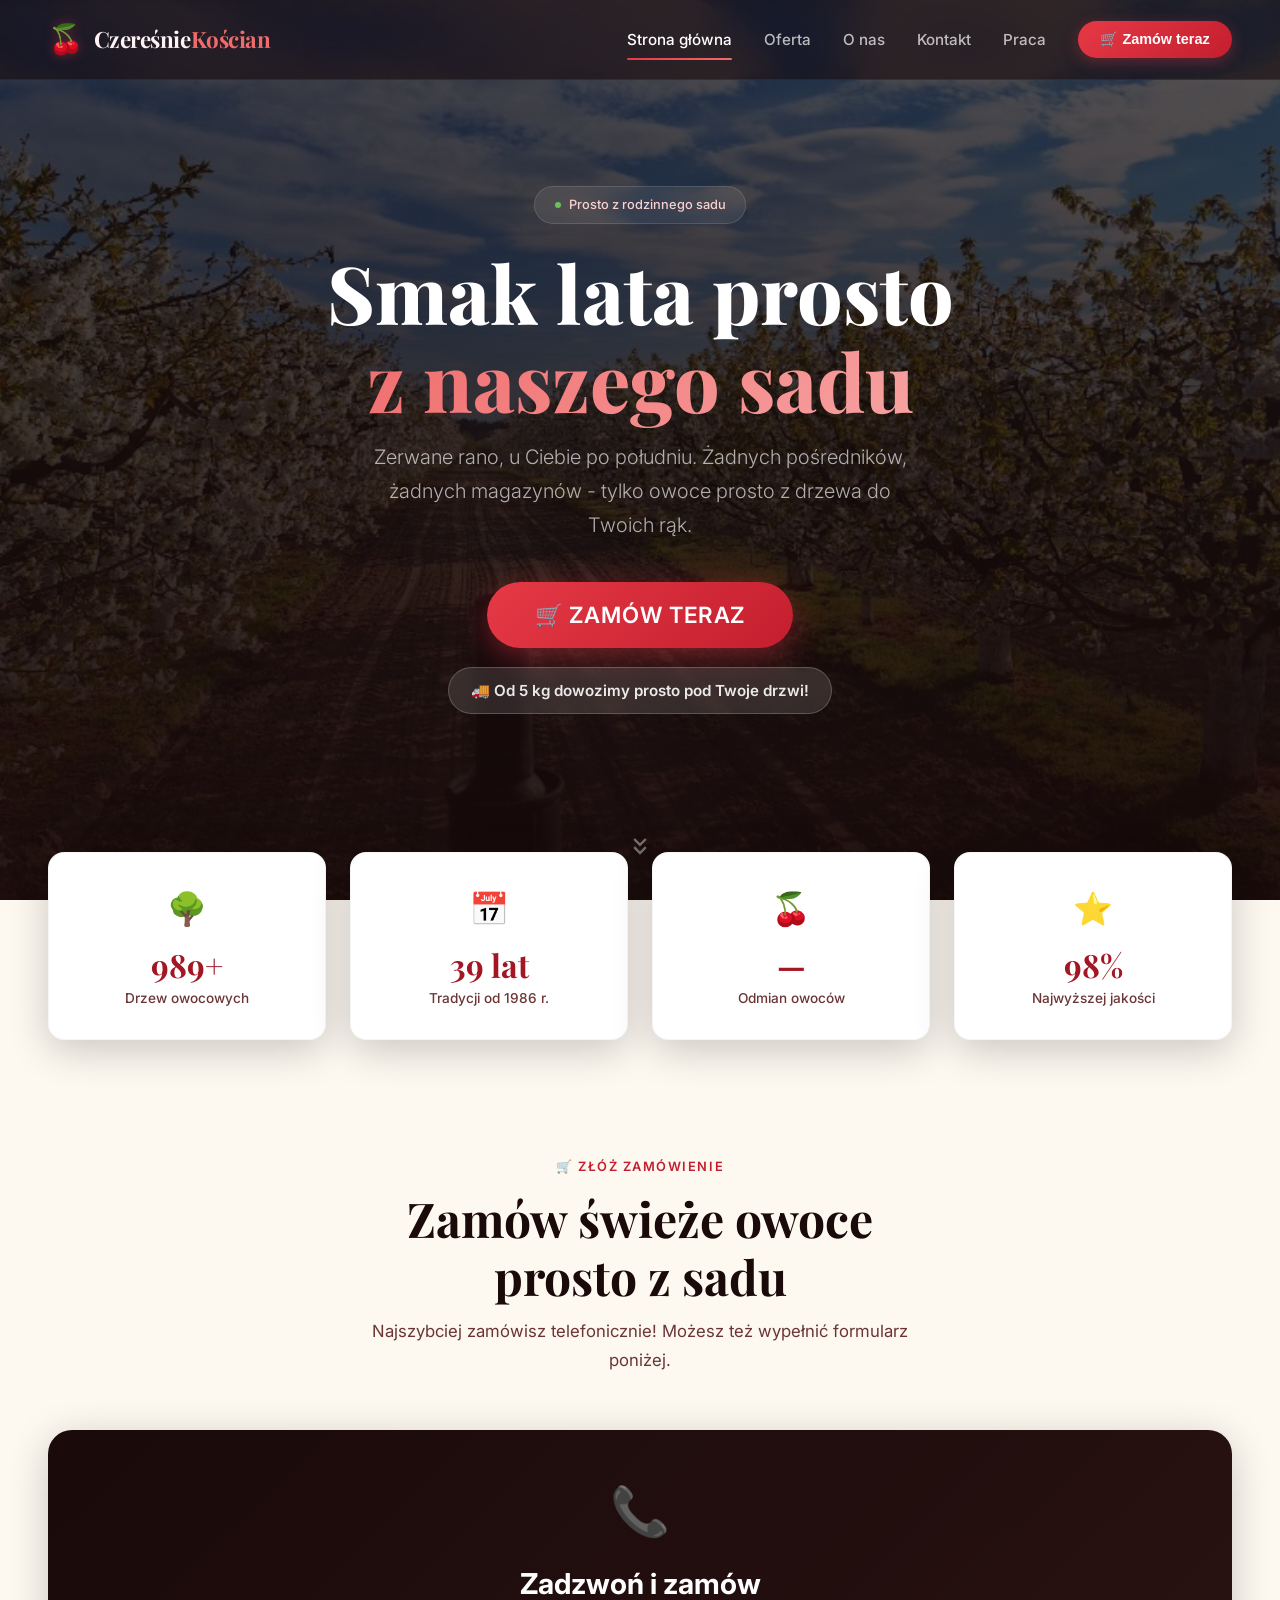
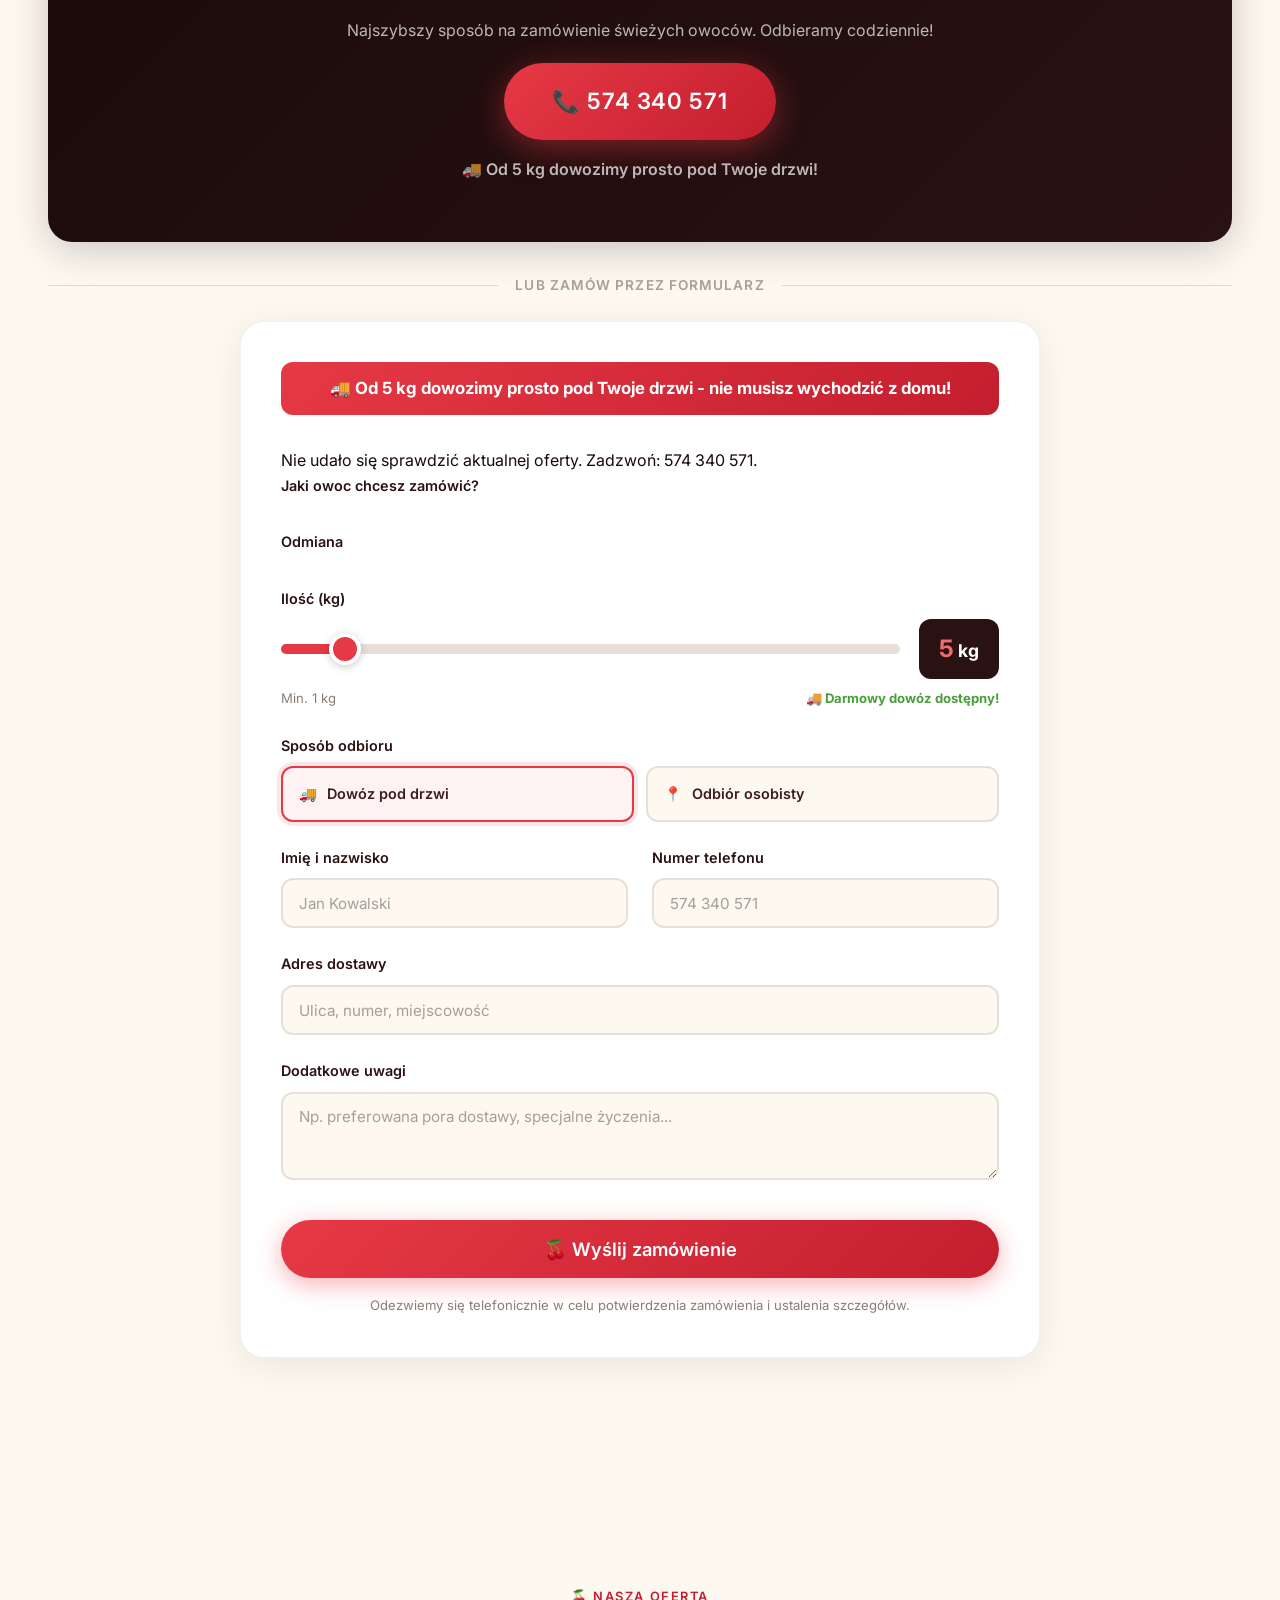
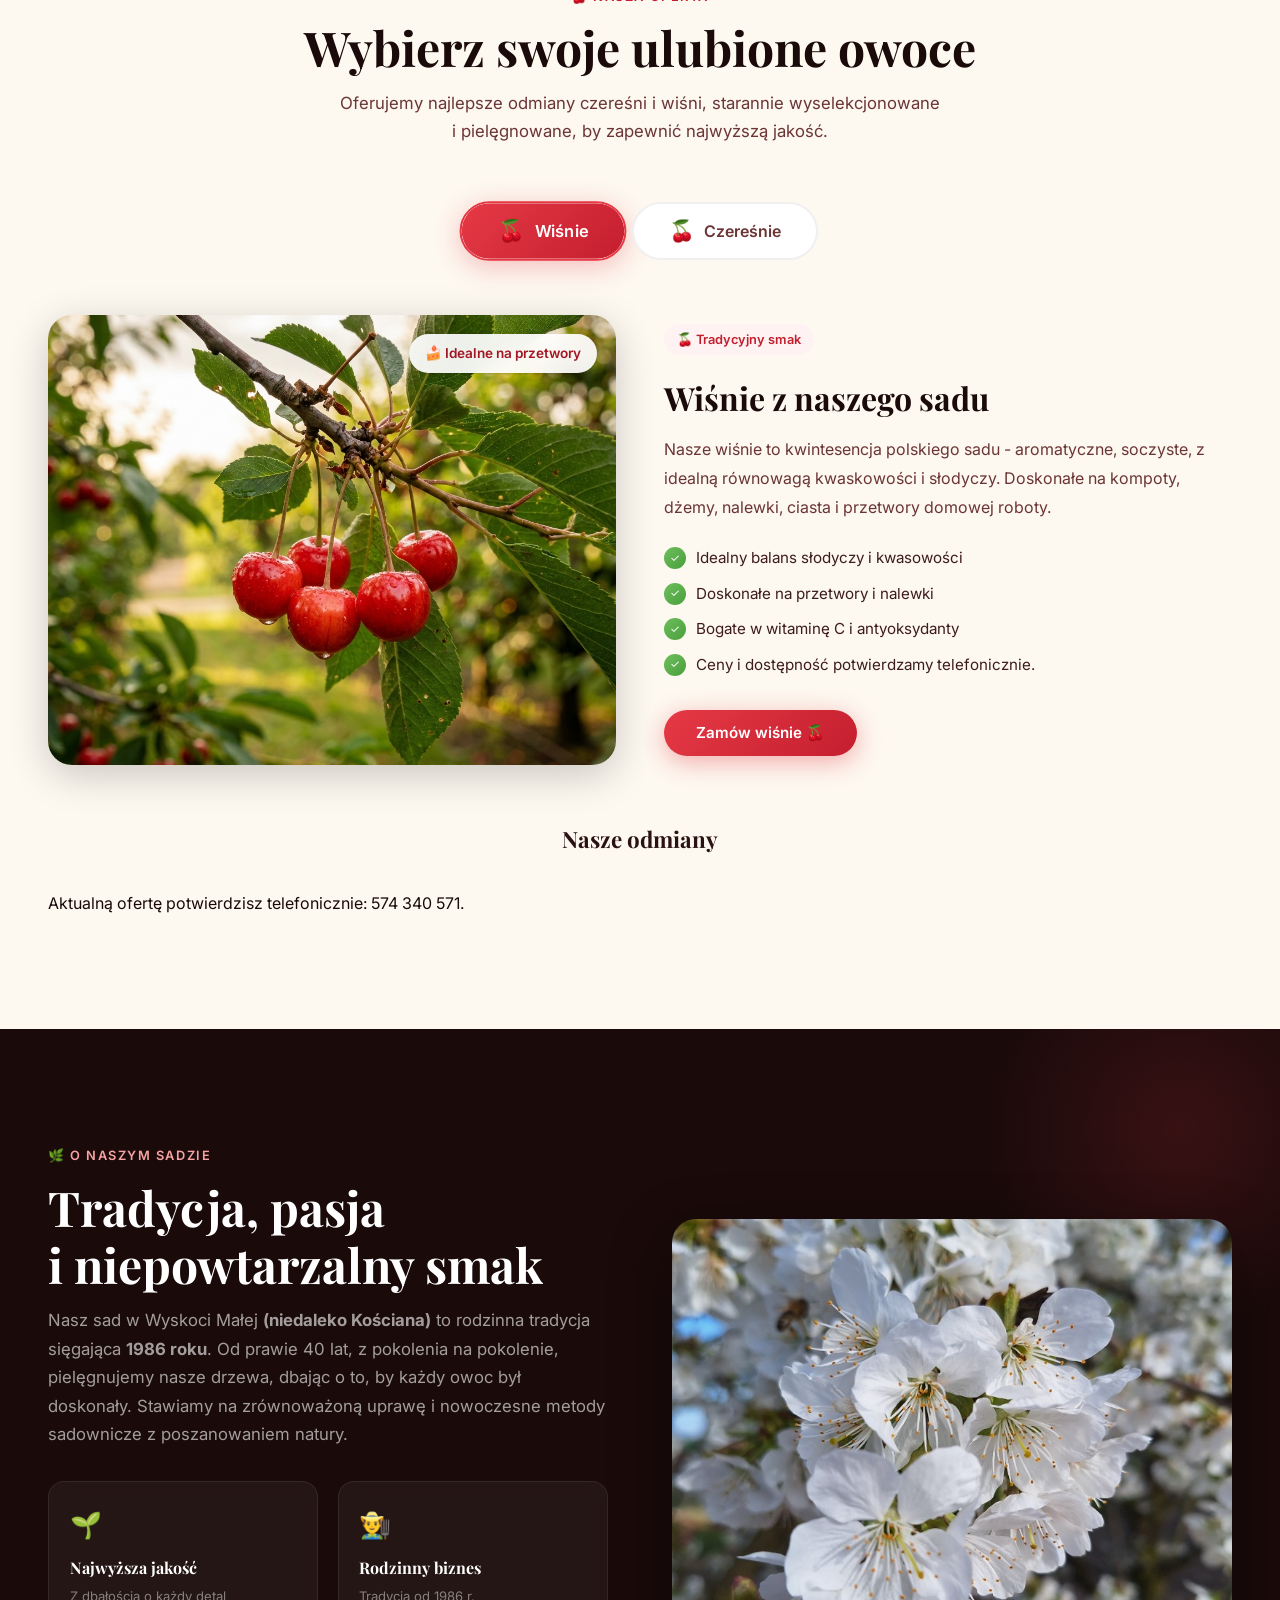
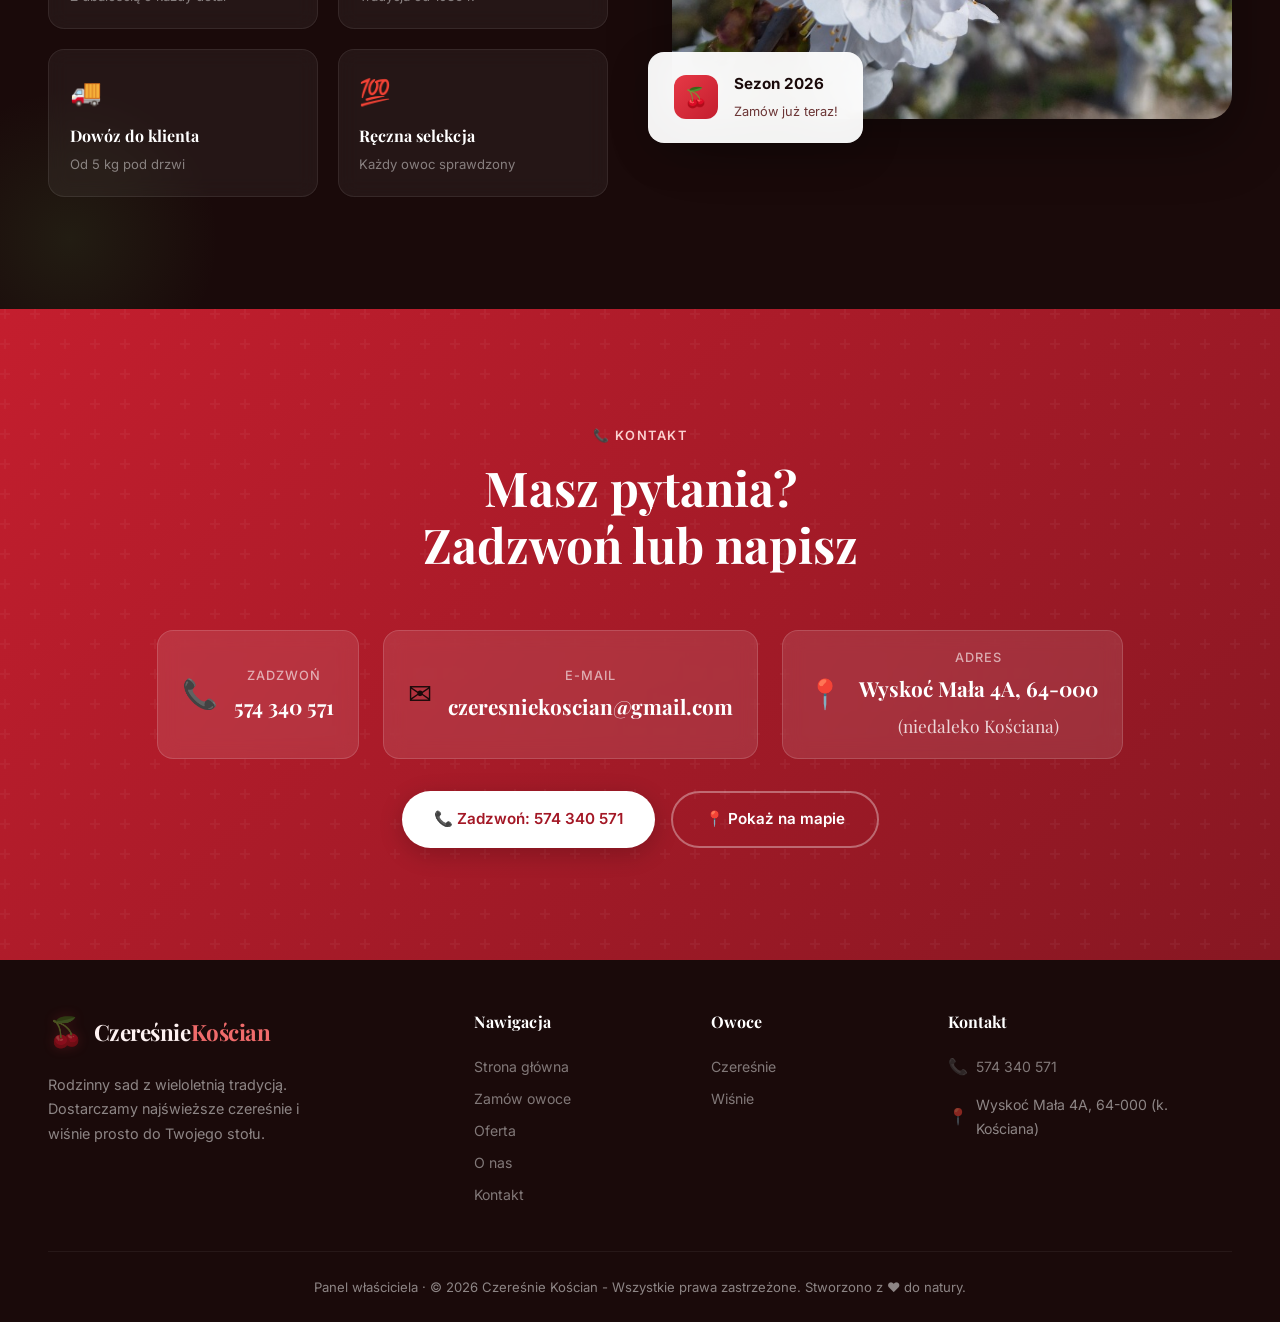
==== commit 609d640c: "Dodaj publikowany przełącznik końca sezonu z zachowaniem oferty" ====
--- a/index.html
+++ b/index.html
@@ -1,39 +1,39 @@
-<!DOCTYPE html>
-<html lang="pl">
-<head>
-  <meta charset="UTF-8" />
-  <meta name="viewport" content="width=device-width, initial-scale=1.0" />
-  <title>Czereśnie Kościan - Świeże Czereśnie i Wiśnie Prosto z Sadu</title>
-  <meta name="description" content="Najwyższej jakości czereśnie i wiśnie prosto z naszego sadu. Świeże, soczyste owoce zbierane ręcznie - smak, który zachwyca." />
-
-  <!-- Open Graph / Facebook -->
-  <meta property="og:type" content="website" />
-  <meta property="og:url" content="https://czeresniekoscian.pl/" />
-  <meta property="og:title" content="Czereśnie Kościan - Świeże Czereśnie Prosto z Sadu 🍒" />
-  <meta property="og:description" content="Zamów świeże czereśnie prosto od rolnika z Wyskoci Małej (k. Kościana). Zerwane rano, u Ciebie po południu. Od 5 kg dowozimy pod drzwi!" />
-  <meta property="og:image" content="https://czeresniekoscian.pl/images/og-facebook.png" />
-  <meta property="og:image:width" content="1200" />
-  <meta property="og:image:height" content="630" />
-  <meta property="og:locale" content="pl_PL" />
-  <meta property="og:site_name" content="Czereśnie Kościan" />
-
-  <!-- Twitter / X -->
-  <meta name="twitter:card" content="summary_large_image" />
-  <meta name="twitter:title" content="Czereśnie Kościan - Świeże Czereśnie Prosto z Sadu 🍒" />
-  <meta name="twitter:description" content="Zamów świeże czereśnie prosto od rolnika z Wyskoci Małej (k. Kościana). Od 5 kg dowozimy pod drzwi!" />
-  <meta name="twitter:image" content="https://czeresniekoscian.pl/images/og-facebook.png" />
-
-  <!-- Google SEO -->
-  <link rel="canonical" href="https://czeresniekoscian.pl/" />
-  <meta name="robots" content="index, follow" />
-  <meta name="keywords" content="czereśnie Kościan, czereśnie Wyskoć Mała, kupić czereśnie Wielkopolska, świeże czereśnie, czereśnie prosto z sadu, czereśnie z dostawą, owoce Kościan, sad owocowy Kościan, Burlat czereśnie, wiśnie Kościan, sprzedaż czereśni" />
-  <meta name="author" content="Czereśnie Kościan - Sad Owocowy Wyskoć Mała" />
-  <meta name="geo.region" content="PL-WP" />
-  <meta name="geo.placename" content="Wyskoć Mała, Kościan" />
-  <meta name="geo.position" content="51.9833;16.6500" />
-  <meta name="ICBM" content="51.9833, 16.6500" />
-
-  <!-- JSON-LD: Dane strukturalne dla Google -->
+<!DOCTYPE html>
+<html lang="pl">
+<head>
+  <meta charset="UTF-8" />
+  <meta name="viewport" content="width=device-width, initial-scale=1.0" />
+  <title>Czereśnie Kościan - Świeże Czereśnie i Wiśnie Prosto z Sadu</title>
+  <meta name="description" content="Najwyższej jakości czereśnie i wiśnie prosto z naszego sadu. Świeże, soczyste owoce zbierane ręcznie - smak, który zachwyca." />
+
+  <!-- Open Graph / Facebook -->
+  <meta property="og:type" content="website" />
+  <meta property="og:url" content="https://czeresniekoscian.pl/" />
+  <meta property="og:title" content="Czereśnie Kościan - Świeże Czereśnie Prosto z Sadu 🍒" />
+  <meta property="og:description" content="Zamów świeże czereśnie prosto od rolnika z Wyskoci Małej (k. Kościana). Zerwane rano, u Ciebie po południu. Od 5 kg dowozimy pod drzwi!" />
+  <meta property="og:image" content="https://czeresniekoscian.pl/images/og-facebook.png" />
+  <meta property="og:image:width" content="1200" />
+  <meta property="og:image:height" content="630" />
+  <meta property="og:locale" content="pl_PL" />
+  <meta property="og:site_name" content="Czereśnie Kościan" />
+
+  <!-- Twitter / X -->
+  <meta name="twitter:card" content="summary_large_image" />
+  <meta name="twitter:title" content="Czereśnie Kościan - Świeże Czereśnie Prosto z Sadu 🍒" />
+  <meta name="twitter:description" content="Zamów świeże czereśnie prosto od rolnika z Wyskoci Małej (k. Kościana). Od 5 kg dowozimy pod drzwi!" />
+  <meta name="twitter:image" content="https://czeresniekoscian.pl/images/og-facebook.png" />
+
+  <!-- Google SEO -->
+  <link rel="canonical" href="https://czeresniekoscian.pl/" />
+  <meta name="robots" content="index, follow" />
+  <meta name="keywords" content="czereśnie Kościan, czereśnie Wyskoć Mała, kupić czereśnie Wielkopolska, świeże czereśnie, czereśnie prosto z sadu, czereśnie z dostawą, owoce Kościan, sad owocowy Kościan, Burlat czereśnie, wiśnie Kościan, sprzedaż czereśni" />
+  <meta name="author" content="Czereśnie Kościan - Sad Owocowy Wyskoć Mała" />
+  <meta name="geo.region" content="PL-WP" />
+  <meta name="geo.placename" content="Wyskoć Mała, Kościan" />
+  <meta name="geo.position" content="51.9833;16.6500" />
+  <meta name="ICBM" content="51.9833, 16.6500" />
+
+  <!-- JSON-LD: Dane strukturalne dla Google -->
   <script type="application/ld+json">
 {
   "@context": "https://schema.org",
@@ -86,300 +86,301 @@
     }
   ]
 }
-</script>
-
-  <link rel="stylesheet" href="index.css" />
-  <link rel="icon" href="data:image/svg+xml,<svg xmlns='http://www.w3.org/2000/svg' viewBox='0 0 100 100'><text y='.9em' font-size='80'>🍒</text></svg>" />
-</head>
-<body>
-
-  <!-- ═══════ HEADER ═══════ -->
-  <header class="header" id="header">
-    <div class="container">
-      <a href="#" class="logo">
-        <span class="logo-icon">🍒</span>
-        <span class="logo-text">Czereśnie<span>Kościan</span></span>
-      </a>
-
-      <nav class="nav" id="mainNav">
-        <a href="#home" class="nav-link active" data-section="home">Strona główna</a>
-        <a href="#oferta" class="nav-link" data-section="oferta">Oferta</a>
-        <a href="#o-nas" class="nav-link" data-section="o-nas">O nas</a>
-        <a href="#kontakt" class="nav-link" data-section="kontakt">Kontakt</a>
-        <a href="praca.html" class="nav-link">Praca</a>
-        <button class="nav-cta" onclick="document.getElementById('zamowienie').scrollIntoView({behavior:'smooth'})">
-          🛒 Zamów teraz
-        </button>
-      </nav>
-
-      <button class="hamburger" id="menuToggle" aria-label="Menu">
-        <span></span><span></span><span></span>
-      </button>
-    </div>
-  </header>
-
-  <!-- ═══════ HERO ═══════ -->
-  <section class="hero section" id="home">
-    <div class="hero-bg">
-      <img src="images/traktor_sad.jpg" alt="Nasz sad owocowy - widok z traktora" />
-    </div>
-    <div class="hero-overlay"></div>
-
-    <div class="hero-content">
-      <div class="hero-badge">
-        <span class="dot"></span>
-        Prosto z rodzinnego sadu
-      </div>
-      <h1 class="hero-title">
-        Smak lata prosto<br />
-        <span class="highlight">z naszego sadu</span>
-      </h1>
-      <p class="hero-subtitle">
-        Zerwane rano, u Ciebie po południu. Żadnych pośredników, żadnych magazynów -
-        tylko owoce prosto z drzewa do Twoich rąk.
-      </p>
-      <div class="hero-actions">
-        <button class="btn btn-primary btn-hero-order" onclick="document.getElementById('zamowienie').scrollIntoView({behavior:'smooth'})">
-          🛒 ZAMÓW TERAZ
-        </button>
-      </div>
-      <div class="hero-delivery-note">
-        🚚 Od 5 kg dowozimy prosto pod Twoje drzwi!
-      </div>
-    </div>
-
-    <div class="hero-scroll">
-      <svg viewBox="0 0 24 24" fill="none" stroke="currentColor" stroke-width="2">
-        <path d="M7 13l5 5 5-5M7 6l5 5 5-5"/>
-      </svg>
-    </div>
-  </section>
-
-  <!-- ═══════ STATS ═══════ -->
-  <section class="stats">
-    <div class="container">
-      <div class="stats-grid">
-        <div class="stat-card reveal">
-          <div class="stat-icon">🌳</div>
-          <div class="stat-value">1000+</div>
-          <div class="stat-label">Drzew owocowych</div>
-        </div>
-        <div class="stat-card reveal">
-          <div class="stat-icon">📅</div>
-          <div class="stat-value">40 lat</div>
-          <div class="stat-label">Tradycji od 1986 r.</div>
-        </div>
-        <div class="stat-card reveal">
-          <div class="stat-icon">🍒</div>
-          <div class="stat-value" id="offer-count">—</div>
-          <div class="stat-label">Odmian owoców</div>
-        </div>
-        <div class="stat-card reveal">
-          <div class="stat-icon">⭐</div>
-          <div class="stat-value">100%</div>
-          <div class="stat-label">Najwyższej jakości</div>
-        </div>
-      </div>
-    </div>
-  </section>
-
-  <!-- ═══════ ZAMÓWIENIE ═══════ -->
-  <section class="order-section section" id="zamowienie">
-    <div class="container">
-      <div class="section-header reveal">
-        <div class="section-tag">🛒 Złóż zamówienie</div>
-        <h2 class="section-title">Zamów świeże owoce<br />prosto z sadu</h2>
-        <p class="section-desc">
-          Najszybciej zamówisz telefonicznie! Możesz też wypełnić formularz poniżej.
-        </p>
-      </div>
-
-      <!-- TELEFON - GŁÓWNA OPCJA -->
-      <div class="order-call-primary reveal">
-        <div class="order-call-box">
-          <div class="order-call-icon">📞</div>
-          <h3>Zadzwoń i zamów</h3>
-          <p>Najszybszy sposób na zamówienie świeżych owoców. Odbieramy codziennie!</p>
-          <a href="tel:+48574340571" class="btn btn-primary btn-hero-order">
-            📞 574 340 571
-          </a>
-          <p class="order-call-hint">🚚 Od 5 kg dowozimy prosto pod Twoje drzwi!</p>
-        </div>
-      </div>
-
-      <!-- FORMULARZ - OPCJA ALTERNATYWNA -->
-      <div class="form-alternative reveal">
-        <div class="form-or-divider">
-          <span class="form-or-line"></span>
-          <span class="form-or-text">lub zamów przez formularz</span>
-          <span class="form-or-line"></span>
-        </div>
-      </div>
-
-      <div class="order-form-wrapper reveal">
-        <div class="order-delivery-badge">🚚 Od 5 kg dowozimy prosto pod Twoje drzwi - nie musisz wychodzić z domu!</div>
-
+</script>
+
+  <link rel="stylesheet" href="index.css" />
+  <link rel="icon" href="data:image/svg+xml,<svg xmlns='http://www.w3.org/2000/svg' viewBox='0 0 100 100'><text y='.9em' font-size='80'>🍒</text></svg>" />
+</head>
+<body>
+  <div id="site-content">
+
+  <!-- ═══════ HEADER ═══════ -->
+  <header class="header" id="header">
+    <div class="container">
+      <a href="#" class="logo">
+        <span class="logo-icon">🍒</span>
+        <span class="logo-text">Czereśnie<span>Kościan</span></span>
+      </a>
+
+      <nav class="nav" id="mainNav">
+        <a href="#home" class="nav-link active" data-section="home">Strona główna</a>
+        <a href="#oferta" class="nav-link" data-section="oferta">Oferta</a>
+        <a href="#o-nas" class="nav-link" data-section="o-nas">O nas</a>
+        <a href="#kontakt" class="nav-link" data-section="kontakt">Kontakt</a>
+        <a href="praca.html" class="nav-link">Praca</a>
+        <button class="nav-cta" onclick="document.getElementById('zamowienie').scrollIntoView({behavior:'smooth'})">
+          🛒 Zamów teraz
+        </button>
+      </nav>
+
+      <button class="hamburger" id="menuToggle" aria-label="Menu">
+        <span></span><span></span><span></span>
+      </button>
+    </div>
+  </header>
+
+  <!-- ═══════ HERO ═══════ -->
+  <section class="hero section" id="home">
+    <div class="hero-bg">
+      <img src="images/traktor_sad.jpg" alt="Nasz sad owocowy - widok z traktora" />
+    </div>
+    <div class="hero-overlay"></div>
+
+    <div class="hero-content">
+      <div class="hero-badge">
+        <span class="dot"></span>
+        Prosto z rodzinnego sadu
+      </div>
+      <h1 class="hero-title">
+        Smak lata prosto<br />
+        <span class="highlight">z naszego sadu</span>
+      </h1>
+      <p class="hero-subtitle">
+        Zerwane rano, u Ciebie po południu. Żadnych pośredników, żadnych magazynów -
+        tylko owoce prosto z drzewa do Twoich rąk.
+      </p>
+      <div class="hero-actions">
+        <button class="btn btn-primary btn-hero-order" onclick="document.getElementById('zamowienie').scrollIntoView({behavior:'smooth'})">
+          🛒 ZAMÓW TERAZ
+        </button>
+      </div>
+      <div class="hero-delivery-note">
+        🚚 Od 5 kg dowozimy prosto pod Twoje drzwi!
+      </div>
+    </div>
+
+    <div class="hero-scroll">
+      <svg viewBox="0 0 24 24" fill="none" stroke="currentColor" stroke-width="2">
+        <path d="M7 13l5 5 5-5M7 6l5 5 5-5"/>
+      </svg>
+    </div>
+  </section>
+
+  <!-- ═══════ STATS ═══════ -->
+  <section class="stats">
+    <div class="container">
+      <div class="stats-grid">
+        <div class="stat-card reveal">
+          <div class="stat-icon">🌳</div>
+          <div class="stat-value">1000+</div>
+          <div class="stat-label">Drzew owocowych</div>
+        </div>
+        <div class="stat-card reveal">
+          <div class="stat-icon">📅</div>
+          <div class="stat-value">40 lat</div>
+          <div class="stat-label">Tradycji od 1986 r.</div>
+        </div>
+        <div class="stat-card reveal">
+          <div class="stat-icon">🍒</div>
+          <div class="stat-value" id="offer-count">—</div>
+          <div class="stat-label">Odmian owoców</div>
+        </div>
+        <div class="stat-card reveal">
+          <div class="stat-icon">⭐</div>
+          <div class="stat-value">100%</div>
+          <div class="stat-label">Najwyższej jakości</div>
+        </div>
+      </div>
+    </div>
+  </section>
+
+  <!-- ═══════ ZAMÓWIENIE ═══════ -->
+  <section class="order-section section" id="zamowienie">
+    <div class="container">
+      <div class="section-header reveal">
+        <div class="section-tag">🛒 Złóż zamówienie</div>
+        <h2 class="section-title">Zamów świeże owoce<br />prosto z sadu</h2>
+        <p class="section-desc">
+          Najszybciej zamówisz telefonicznie! Możesz też wypełnić formularz poniżej.
+        </p>
+      </div>
+
+      <!-- TELEFON - GŁÓWNA OPCJA -->
+      <div class="order-call-primary reveal">
+        <div class="order-call-box">
+          <div class="order-call-icon">📞</div>
+          <h3>Zadzwoń i zamów</h3>
+          <p>Najszybszy sposób na zamówienie świeżych owoców. Odbieramy codziennie!</p>
+          <a href="tel:+48574340571" class="btn btn-primary btn-hero-order">
+            📞 574 340 571
+          </a>
+          <p class="order-call-hint">🚚 Od 5 kg dowozimy prosto pod Twoje drzwi!</p>
+        </div>
+      </div>
+
+      <!-- FORMULARZ - OPCJA ALTERNATYWNA -->
+      <div class="form-alternative reveal">
+        <div class="form-or-divider">
+          <span class="form-or-line"></span>
+          <span class="form-or-text">lub zamów przez formularz</span>
+          <span class="form-or-line"></span>
+        </div>
+      </div>
+
+      <div class="order-form-wrapper reveal">
+        <div class="order-delivery-badge">🚚 Od 5 kg dowozimy prosto pod Twoje drzwi - nie musisz wychodzić z domu!</div>
+
         <p id="offer-status" role="status">Sprawdzamy aktualną ofertę…</p><noscript><p>Zamówienia telefoniczne: <a href="tel:+48574340571">574 340 571</a>.</p></noscript>
         <form action="https://formsubmit.co/czeresniekoscian@gmail.com" method="POST" class="order-form" id="orderForm">
-          <fieldset id="offer-order-fields" disabled style="border:0;padding:0;margin:0;min-width:0">
-          <!-- Formsubmit config -->
-          <input type="hidden" name="_subject" value="🍒 Nowe zamówienie ze strony czeresniekoscian.pl" />
-          <input type="hidden" name="_captcha" value="false" />
-          <input type="hidden" name="_template" value="table" />
-          <input type="hidden" name="_next" value="https://czeresniekoscian.pl/#podziekowanie" />
-          <input type="text" name="_honey" style="display:none" />
-
-          <div class="form-grid">
-            <!-- Gatunek - tylko wiśnie aktywne -->
-            <div class="form-group form-group-full">
-              <label class="form-label">Jaki owoc chcesz zamówić?</label>
+          <fieldset id="offer-order-fields" disabled style="border:0;padding:0;margin:0;min-width:0">
+          <!-- Formsubmit config -->
+          <input type="hidden" name="_subject" value="🍒 Nowe zamówienie ze strony czeresniekoscian.pl" />
+          <input type="hidden" name="_captcha" value="false" />
+          <input type="hidden" name="_template" value="table" />
+          <input type="hidden" name="_next" value="https://czeresniekoscian.pl/#podziekowanie" />
+          <input type="text" name="_honey" style="display:none" />
+
+          <div class="form-grid">
+            <!-- Gatunek - tylko wiśnie aktywne -->
+            <div class="form-group form-group-full">
+              <label class="form-label">Jaki owoc chcesz zamówić?</label>
               <div class="fruit-selector" id="offer-fruits"></div>
             </div>
             <div class="form-group form-group-full"><label class="form-label">Odmiana</label><div class="variety-selector" id="offer-varieties"></div></div>
 
-            <!-- Ilość - suwak -->
-            <div class="form-group form-group-full">
-              <label class="form-label">Ilość (kg)</label>
-              <div class="slider-wrapper">
-                <input type="range" id="iloscSlider" min="1" max="50" value="5" step="1" class="kg-slider" />
-                <div class="slider-value" id="sliderValue">
-                  <span class="slider-kg">5</span> kg
-                </div>
-              </div>
-              <input type="hidden" id="iloscHidden" name="Ilość (kg)" value="5" />
-              <div class="slider-info">
-                <span>Min. 1 kg</span>
-                <span class="slider-delivery-hint" id="deliveryHint">🚚 Darmowy dowóz dostępny!</span>
-              </div>
-            </div>
-
-            <!-- Sposób odbioru -->
-            <div class="form-group form-group-full">
-              <label class="form-label">Sposób odbioru</label>
-              <div class="delivery-options" id="deliveryOptions">
-                <label class="delivery-option" id="deliveryOptionDowoz">
-                  <input type="radio" name="Odbiór" value="Dowóz pod drzwi (od 5 kg)" id="radioDowoz" checked />
-                  <span class="delivery-card">
-                    <span>🚚</span>
-                    <span>Dowóz pod drzwi</span>
-                  </span>
-                </label>
-                <label class="delivery-option">
-                  <input type="radio" name="Odbiór" value="Odbiór osobisty" id="radioOdbior" />
-                  <span class="delivery-card">
-                    <span>📍</span>
-                    <span>Odbiór osobisty</span>
-                  </span>
-                </label>
-              </div>
-              <small class="delivery-min-note" id="deliveryMinNote" style="display:none">
-                ⚠️ Dowóz dostępny od 5 kg. Przy mniejszych ilościach zapraszamy po odbiór osobisty.
-              </small>
-            </div>
-
-            <!-- Dane kontaktowe -->
-            <div class="form-group">
-              <label class="form-label" for="imie">Imię i nazwisko</label>
-              <input type="text" id="imie" name="Imię i nazwisko" placeholder="Jan Kowalski" required class="form-input" />
-            </div>
-
-            <div class="form-group">
-              <label class="form-label" for="telefon">Numer telefonu</label>
-              <input type="tel" id="telefon" name="Telefon" placeholder="574 340 571" required class="form-input" />
-            </div>
-
-            <div class="form-group form-group-full" id="adresGroup">
-              <label class="form-label" for="adres">Adres dostawy</label>
-              <input type="text" id="adres" name="Adres dostawy" placeholder="Ulica, numer, miejscowość" class="form-input" />
-            </div>
-
-            <div class="form-group form-group-full">
-              <label class="form-label" for="uwagi">Dodatkowe uwagi</label>
-              <textarea id="uwagi" name="Uwagi" rows="3" placeholder="Np. preferowana pora dostawy, specjalne życzenia..." class="form-input"></textarea>
-            </div>
-          </div>
-
-          <button type="submit" class="btn btn-primary btn-submit">
-            🍒 Wyślij zamówienie
-          </button>
-
-          <p class="form-disclaimer">
-            Odezwiemy się telefonicznie w celu potwierdzenia zamówienia i ustalenia szczegółów.
-          </p>
-        </fieldset></form>
-      </div>
-    </div>
-  </section>
-
-  <!-- ═══════ OFERTA - TABBED ═══════ -->
-  <section class="section" id="oferta">
-    <div class="container">
-      <div class="section-header reveal">
-        <div class="section-tag">🍒 Nasza oferta</div>
-        <h2 class="section-title">Wybierz swoje ulubione owoce</h2>
-        <p class="section-desc">
-          Oferujemy najlepsze odmiany czereśni i wiśni, starannie wyselekcjonowane
-          i pielęgnowane, by zapewnić najwyższą jakość.
-        </p>
-      </div>
-
-      <!-- Tabs -->
-      <div class="tabs-nav reveal" role="tablist">
-        <button class="tab-btn active" role="tab" data-tab="wisnie" id="tab-wisnie" aria-selected="true" aria-controls="panel-wisnie">
-          <span class="tab-icon">🍒</span>
-          <span>Wiśnie</span>
-        </button>
-        <button class="tab-btn" role="tab" data-tab="czeresnie" id="tab-czeresnie" aria-selected="false" aria-controls="panel-czeresnie">
-          <span class="tab-icon">🍒</span>
-          <span>Czereśnie</span>
-        </button>
-      </div>
-
-      <!-- Panel: Wiśnie (aktywny) -->
-      <div class="tab-panel active" id="panel-wisnie" role="tabpanel" aria-labelledby="tab-wisnie">
-        <div class="showcase">
-          <div class="showcase-image">
-            <img src="images/hero_sour_cherries.png" alt="Świeże wiśnie z naszego sadu" />
-            <div class="badge-float">🍰 Idealne na przetwory</div>
-          </div>
-          <div class="showcase-info">
-            <span class="variety-tag">🍒 Tradycyjny smak</span>
-            <h3>Wiśnie z naszego sadu</h3>
-            <p>
-              Nasze wiśnie to kwintesencja polskiego sadu - aromatyczne, soczyste, z
-              idealną równowagą kwaskowości i słodyczy. Doskonałe na kompoty, dżemy,
-              nalewki, ciasta i przetwory domowej roboty.
-            </p>
-            <div class="features-list">
-              <div class="feature-item">
-                <span class="check">✓</span>
-                <span>Idealny balans słodyczy i kwasowości</span>
-              </div>
-              <div class="feature-item">
-                <span class="check">✓</span>
-                <span>Doskonałe na przetwory i nalewki</span>
-              </div>
-              <div class="feature-item">
-                <span class="check">✓</span>
-                <span>Bogate w witaminę C i antyoksydanty</span>
-              </div>
-              <div class="feature-item">
-                <span class="check">✓</span>
-                <span data-offer-summary="sour">Aktualna oferta poniżej</span>
-              </div>
-            </div>
-            <button class="btn btn-primary" onclick="document.getElementById('zamowienie').scrollIntoView({behavior:'smooth'})">
-              Zamów wiśnie 🍒
-            </button>
-          </div>
-        </div>
-
-        <div class="varieties-section">
-          <h4>Nasze odmiany</h4>
-          <div class="varieties-grid" id="offer-sour"></div>
-        </div>
-      </div>
-
+            <!-- Ilość - suwak -->
+            <div class="form-group form-group-full">
+              <label class="form-label">Ilość (kg)</label>
+              <div class="slider-wrapper">
+                <input type="range" id="iloscSlider" min="1" max="50" value="5" step="1" class="kg-slider" />
+                <div class="slider-value" id="sliderValue">
+                  <span class="slider-kg">5</span> kg
+                </div>
+              </div>
+              <input type="hidden" id="iloscHidden" name="Ilość (kg)" value="5" />
+              <div class="slider-info">
+                <span>Min. 1 kg</span>
+                <span class="slider-delivery-hint" id="deliveryHint">🚚 Darmowy dowóz dostępny!</span>
+              </div>
+            </div>
+
+            <!-- Sposób odbioru -->
+            <div class="form-group form-group-full">
+              <label class="form-label">Sposób odbioru</label>
+              <div class="delivery-options" id="deliveryOptions">
+                <label class="delivery-option" id="deliveryOptionDowoz">
+                  <input type="radio" name="Odbiór" value="Dowóz pod drzwi (od 5 kg)" id="radioDowoz" checked />
+                  <span class="delivery-card">
+                    <span>🚚</span>
+                    <span>Dowóz pod drzwi</span>
+                  </span>
+                </label>
+                <label class="delivery-option">
+                  <input type="radio" name="Odbiór" value="Odbiór osobisty" id="radioOdbior" />
+                  <span class="delivery-card">
+                    <span>📍</span>
+                    <span>Odbiór osobisty</span>
+                  </span>
+                </label>
+              </div>
+              <small class="delivery-min-note" id="deliveryMinNote" style="display:none">
+                ⚠️ Dowóz dostępny od 5 kg. Przy mniejszych ilościach zapraszamy po odbiór osobisty.
+              </small>
+            </div>
+
+            <!-- Dane kontaktowe -->
+            <div class="form-group">
+              <label class="form-label" for="imie">Imię i nazwisko</label>
+              <input type="text" id="imie" name="Imię i nazwisko" placeholder="Jan Kowalski" required class="form-input" />
+            </div>
+
+            <div class="form-group">
+              <label class="form-label" for="telefon">Numer telefonu</label>
+              <input type="tel" id="telefon" name="Telefon" placeholder="574 340 571" required class="form-input" />
+            </div>
+
+            <div class="form-group form-group-full" id="adresGroup">
+              <label class="form-label" for="adres">Adres dostawy</label>
+              <input type="text" id="adres" name="Adres dostawy" placeholder="Ulica, numer, miejscowość" class="form-input" />
+            </div>
+
+            <div class="form-group form-group-full">
+              <label class="form-label" for="uwagi">Dodatkowe uwagi</label>
+              <textarea id="uwagi" name="Uwagi" rows="3" placeholder="Np. preferowana pora dostawy, specjalne życzenia..." class="form-input"></textarea>
+            </div>
+          </div>
+
+          <button type="submit" class="btn btn-primary btn-submit">
+            🍒 Wyślij zamówienie
+          </button>
+
+          <p class="form-disclaimer">
+            Odezwiemy się telefonicznie w celu potwierdzenia zamówienia i ustalenia szczegółów.
+          </p>
+        </fieldset></form>
+      </div>
+    </div>
+  </section>
+
+  <!-- ═══════ OFERTA - TABBED ═══════ -->
+  <section class="section" id="oferta">
+    <div class="container">
+      <div class="section-header reveal">
+        <div class="section-tag">🍒 Nasza oferta</div>
+        <h2 class="section-title">Wybierz swoje ulubione owoce</h2>
+        <p class="section-desc">
+          Oferujemy najlepsze odmiany czereśni i wiśni, starannie wyselekcjonowane
+          i pielęgnowane, by zapewnić najwyższą jakość.
+        </p>
+      </div>
+
+      <!-- Tabs -->
+      <div class="tabs-nav reveal" role="tablist">
+        <button class="tab-btn active" role="tab" data-tab="wisnie" id="tab-wisnie" aria-selected="true" aria-controls="panel-wisnie">
+          <span class="tab-icon">🍒</span>
+          <span>Wiśnie</span>
+        </button>
+        <button class="tab-btn" role="tab" data-tab="czeresnie" id="tab-czeresnie" aria-selected="false" aria-controls="panel-czeresnie">
+          <span class="tab-icon">🍒</span>
+          <span>Czereśnie</span>
+        </button>
+      </div>
+
+      <!-- Panel: Wiśnie (aktywny) -->
+      <div class="tab-panel active" id="panel-wisnie" role="tabpanel" aria-labelledby="tab-wisnie">
+        <div class="showcase">
+          <div class="showcase-image">
+            <img src="images/hero_sour_cherries.png" alt="Świeże wiśnie z naszego sadu" />
+            <div class="badge-float">🍰 Idealne na przetwory</div>
+          </div>
+          <div class="showcase-info">
+            <span class="variety-tag">🍒 Tradycyjny smak</span>
+            <h3>Wiśnie z naszego sadu</h3>
+            <p>
+              Nasze wiśnie to kwintesencja polskiego sadu - aromatyczne, soczyste, z
+              idealną równowagą kwaskowości i słodyczy. Doskonałe na kompoty, dżemy,
+              nalewki, ciasta i przetwory domowej roboty.
+            </p>
+            <div class="features-list">
+              <div class="feature-item">
+                <span class="check">✓</span>
+                <span>Idealny balans słodyczy i kwasowości</span>
+              </div>
+              <div class="feature-item">
+                <span class="check">✓</span>
+                <span>Doskonałe na przetwory i nalewki</span>
+              </div>
+              <div class="feature-item">
+                <span class="check">✓</span>
+                <span>Bogate w witaminę C i antyoksydanty</span>
+              </div>
+              <div class="feature-item">
+                <span class="check">✓</span>
+                <span data-offer-summary="sour">Aktualna oferta poniżej</span>
+              </div>
+            </div>
+            <button class="btn btn-primary" onclick="document.getElementById('zamowienie').scrollIntoView({behavior:'smooth'})">
+              Zamów wiśnie 🍒
+            </button>
+          </div>
+        </div>
+
+        <div class="varieties-section">
+          <h4>Nasze odmiany</h4>
+          <div class="varieties-grid" id="offer-sour"></div>
+        </div>
+      </div>
+
 
       <div class="tab-panel" id="panel-czeresnie" role="tabpanel" aria-labelledby="tab-czeresnie"><div class="showcase"><div class="showcase-image"><img src="images/hero_cherries.png" alt="Czereśnie z naszego sadu" /></div><div class="showcase-info"><span class="variety-tag">🍒 Prosto z drzewa</span><h3>Czereśnie z naszego sadu</h3><p>Słodkie, soczyste owoce zbierane ręcznie. Sprawdź aktualną dostępność naszych odmian.</p><p data-offer-summary="sweet">Aktualna oferta poniżej</p><button class="btn btn-primary" onclick="document.getElementById('zamowienie').scrollIntoView({behavior:'smooth'})">Przejdź do zamówienia 🍒</button></div></div><div class="varieties-section"><h4>Nasze odmiany czereśni</h4><div class="varieties-grid" id="offer-sweet"></div></div></div>
 
@@ -544,6 +545,8 @@
     </div>
   </footer>
 
+  </div>
+  <main id="site-mode-screen" class="closed-season" hidden></main>
   <!-- ═══════ SCRIPTS ═══════ -->
   <script src="index.js"></script>
   <script src="offer.js"></script>
--- a/index.css
+++ b/index.css
@@ -2191,3 +2191,5 @@
     font-size: .9rem;
   }
 }
+
+.closed-season:not([hidden]){min-height:100svh;display:grid;place-items:center;padding:28px;background:#fbf7ee;color:#452b2c;text-align:center}.closed-season-card{max-width:720px}.closed-season-cherries{font-size:72px;display:block;margin-bottom:28px}.closed-season-brand{font:600 12px system-ui,sans-serif;letter-spacing:3px;text-transform:uppercase;color:#7d675e}.closed-season h1{font:500 clamp(34px,6vw,58px)/1.16 Georgia,serif;margin:22px 0 16px}.closed-season p{font:20px/1.6 system-ui,sans-serif;color:#7d675e}.closed-season a{display:inline-block;margin-top:60px;font:12px system-ui,sans-serif;color:#7d675e;text-decoration:underline;text-underline-offset:4px}
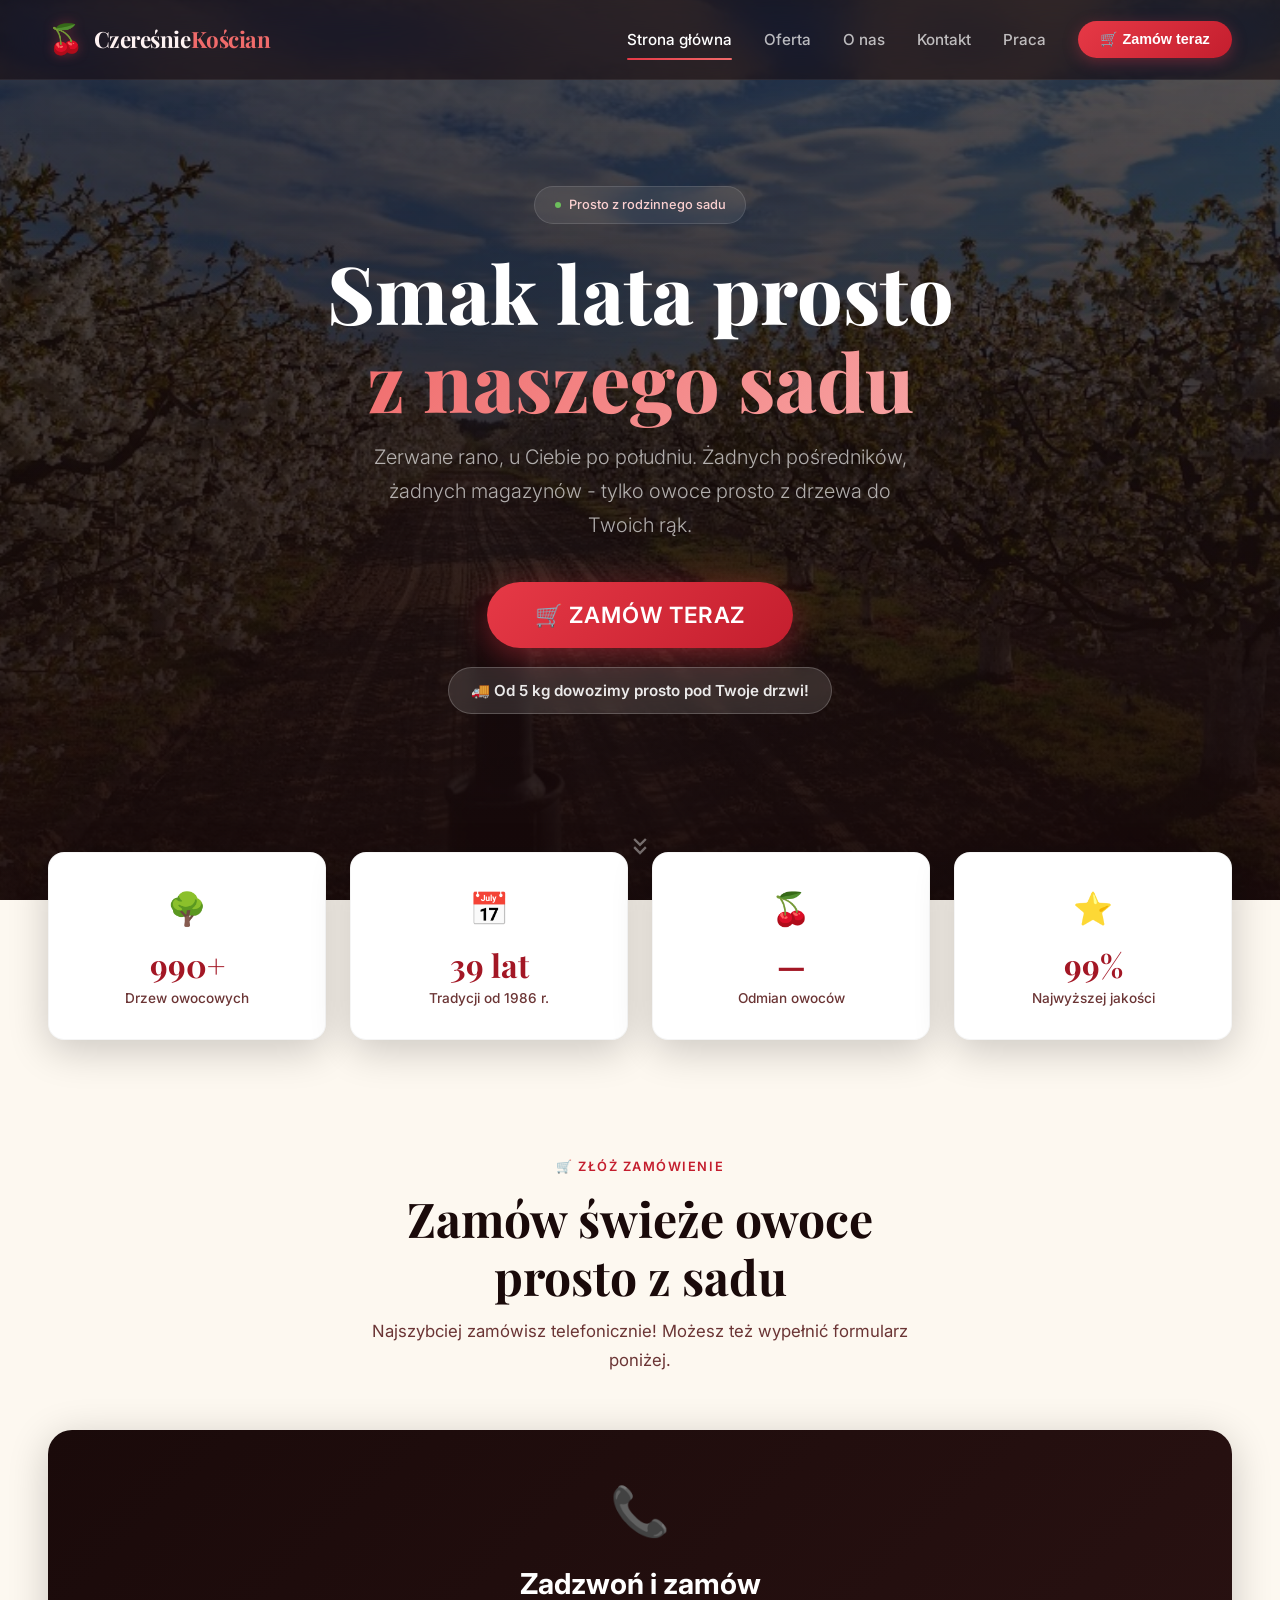
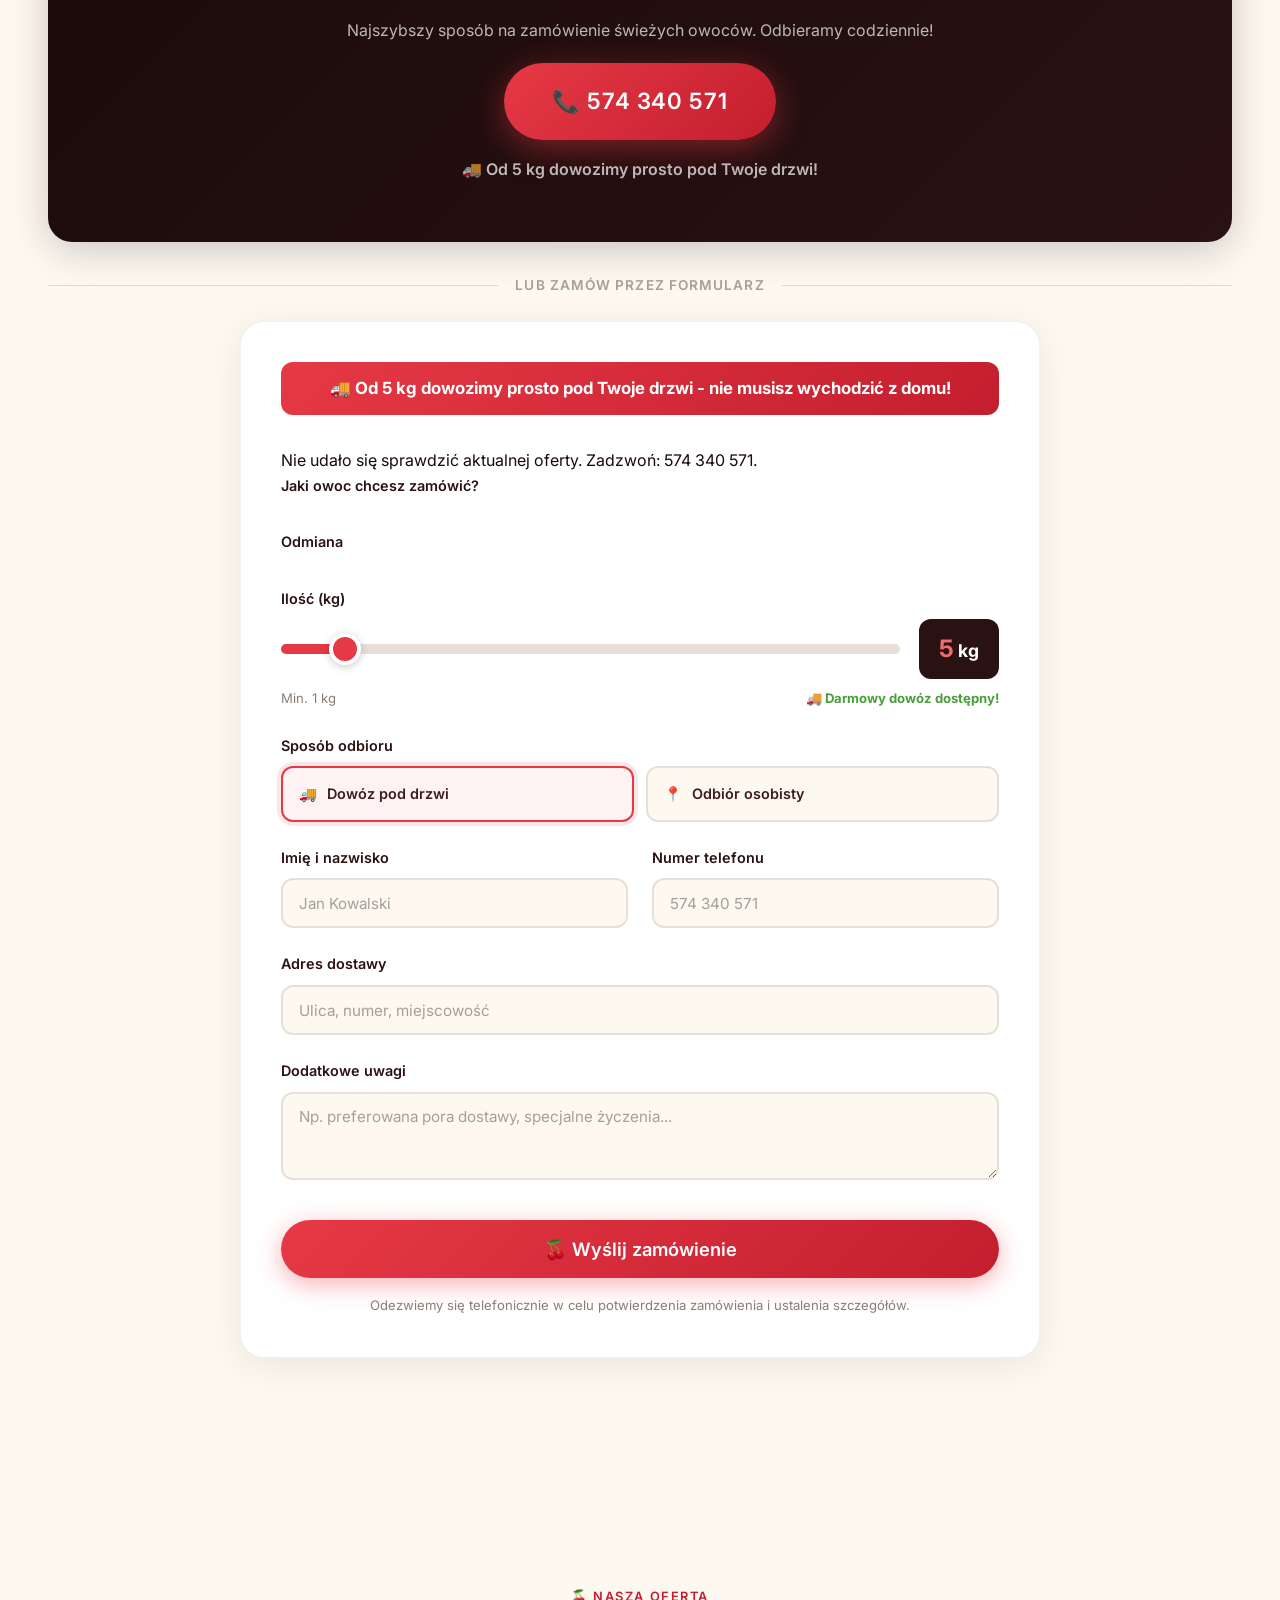
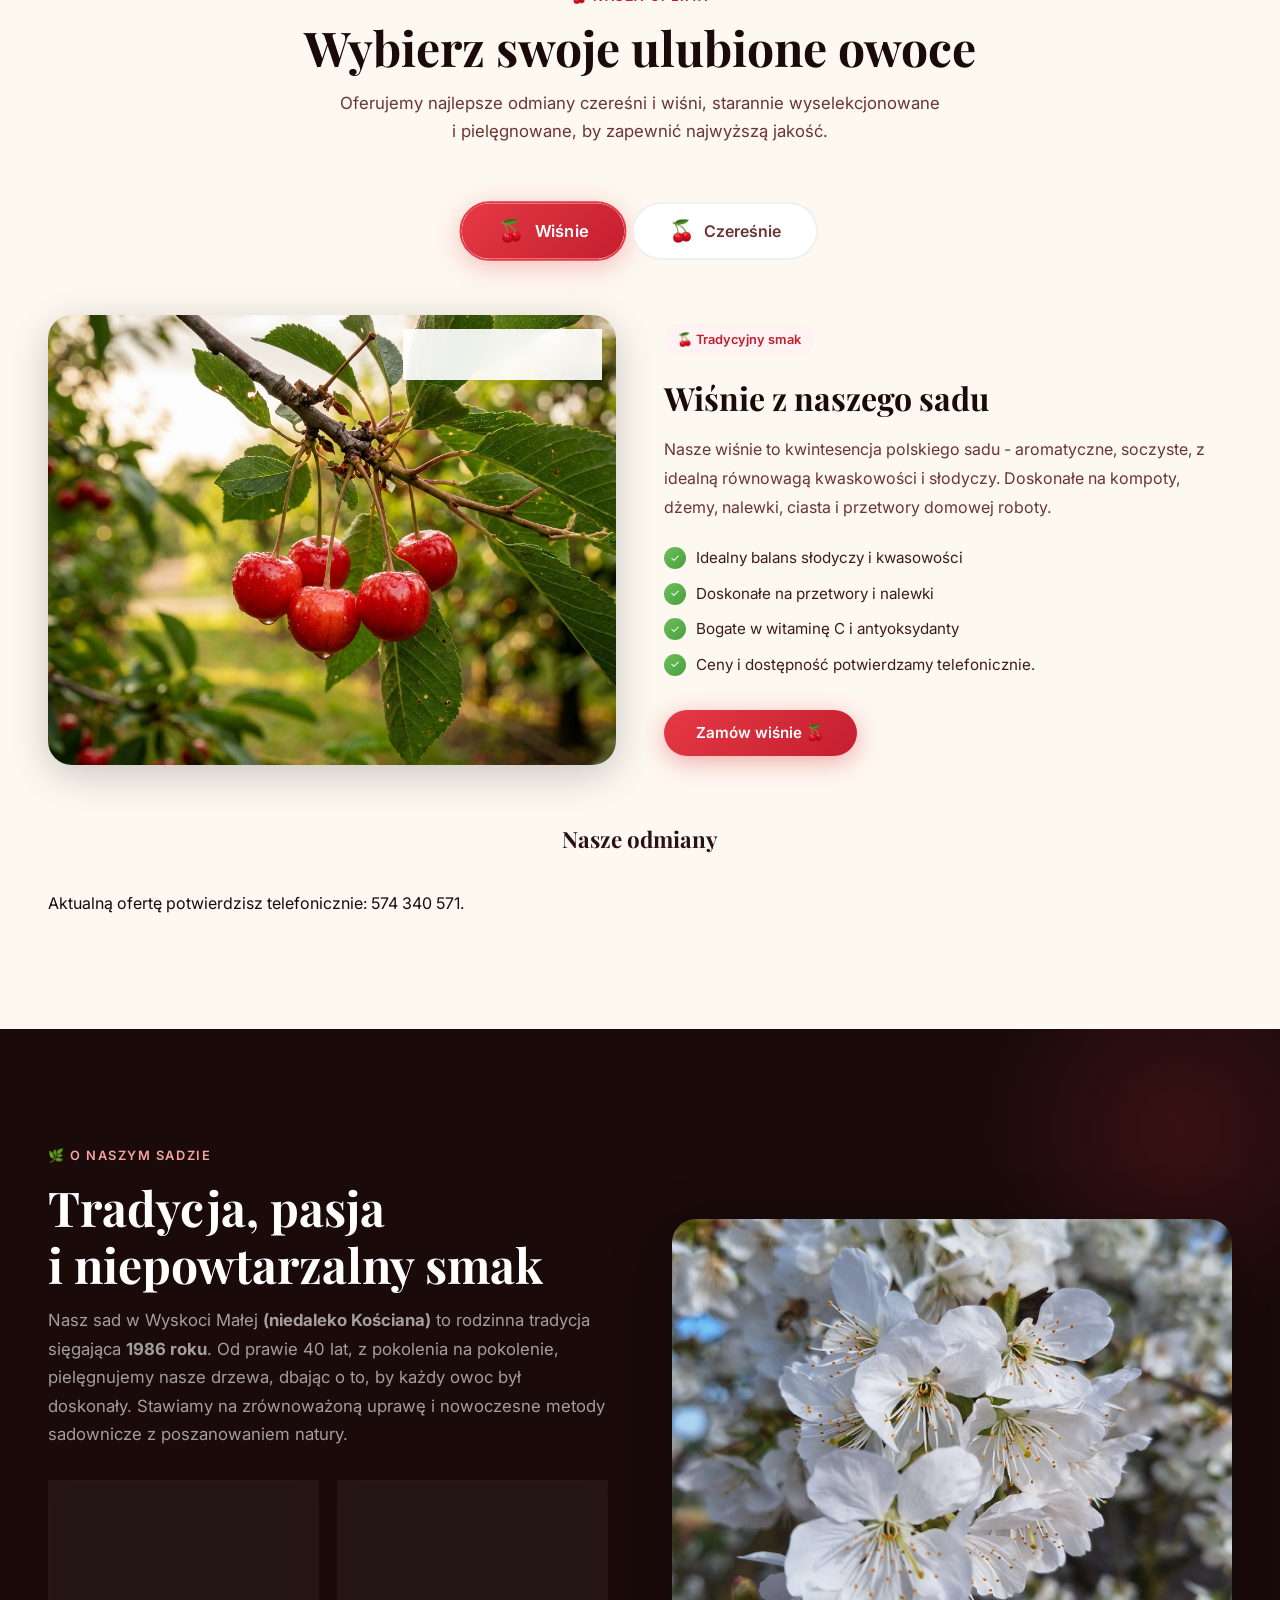
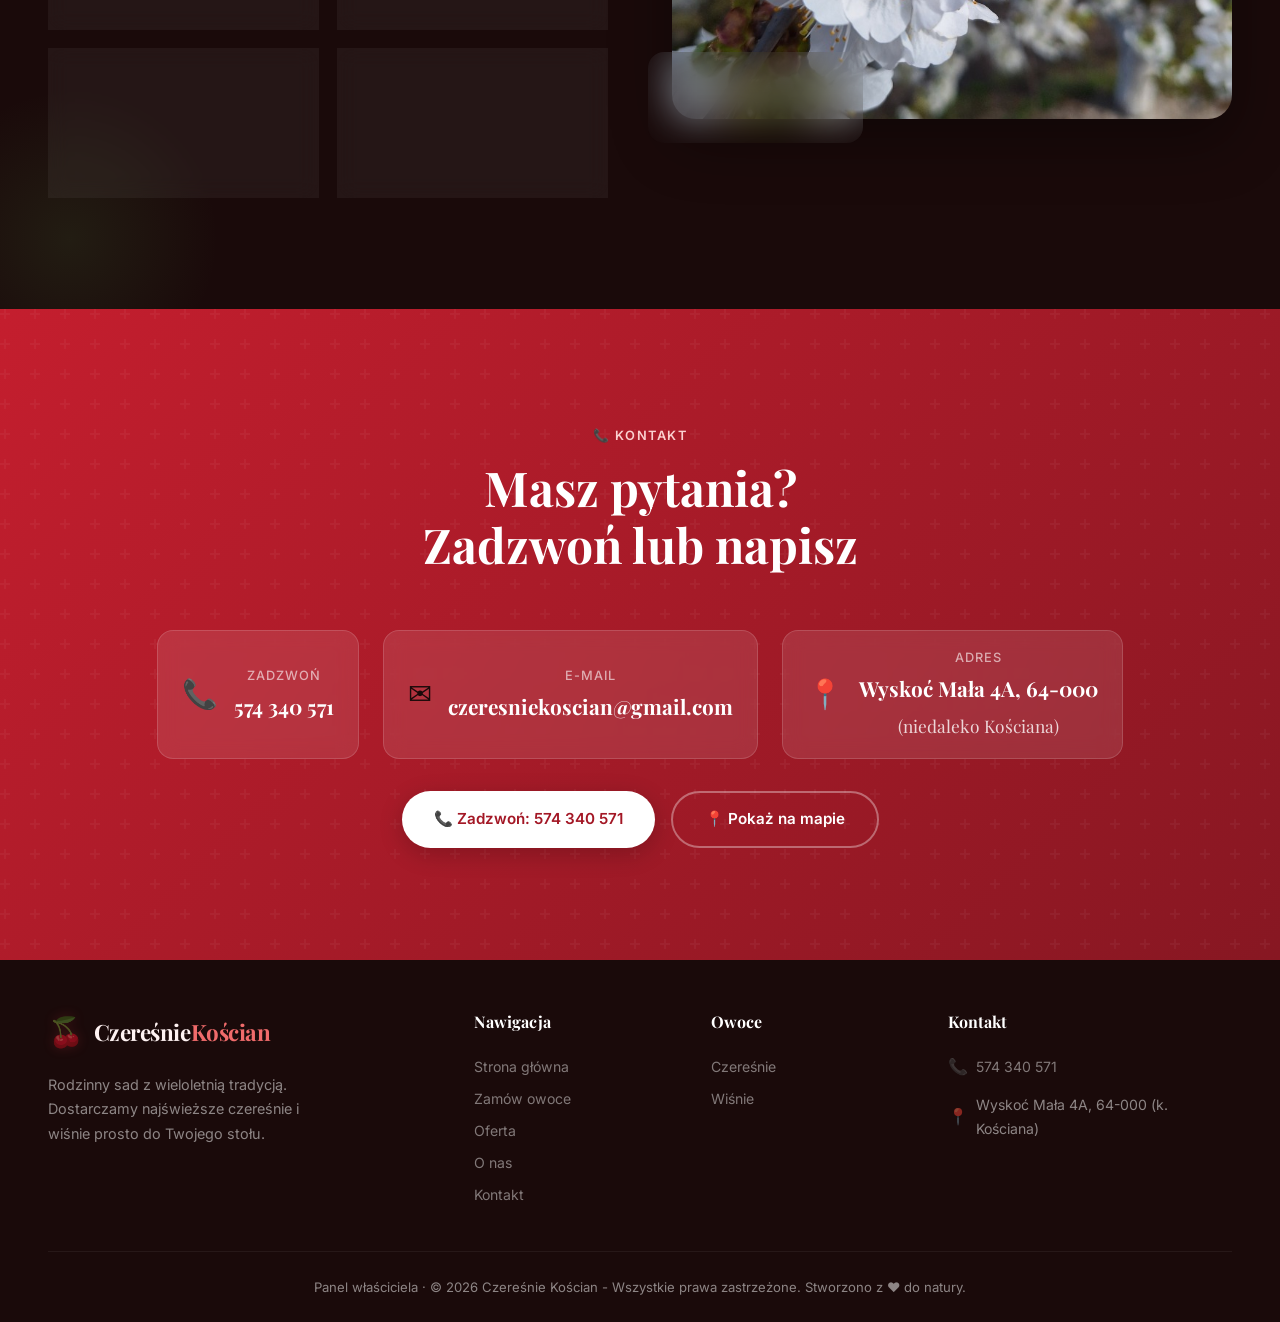
==== commit 91b0a81f: "Apply supplied public site fixes for navigation, offer refresh and routing" ====
--- a/index.html
+++ b/index.html
@@ -107,7 +107,7 @@
         <a href="#oferta" class="nav-link" data-section="oferta">Oferta</a>
         <a href="#o-nas" class="nav-link" data-section="o-nas">O nas</a>
         <a href="#kontakt" class="nav-link" data-section="kontakt">Kontakt</a>
-        <a href="praca.html" class="nav-link">Praca</a>
+        <a href="/praca" class="nav-link">Praca</a>
         <button class="nav-cta" onclick="document.getElementById('zamowienie').scrollIntoView({behavior:'smooth'})">
           🛒 Zamów teraz
         </button>
@@ -490,7 +490,7 @@
       <div class="thank-you-icon">✅</div>
       <h2>Dziękujemy za zamówienie!</h2>
       <p>Otrzymaliśmy Twoje zgłoszenie. Odezwiemy się telefonicznie, aby potwierdzić szczegóły.</p>
-      <a href="#home" class="btn btn-primary" onclick="document.getElementById('podziekowanie').style.display='none'">
+      <a href="#home" class="btn btn-primary" onclick="document.getElementById('podziekowanie').style.display='none'; history.replaceState(null, '', location.pathname + location.search)">
         Wróć do strony głównej
       </a>
     </div>
@@ -522,8 +522,8 @@
 
         <div class="footer-col">
           <h4>Owoce</h4>
-          <a href="#" onclick="switchTab('czeresnie'); return false;">Czereśnie</a>
-          <a href="#" onclick="switchTab('wisnie'); return false;">Wiśnie</a>
+          <a href="#oferta" onclick="switchTab('czeresnie')">Czereśnie</a>
+          <a href="#oferta" onclick="switchTab('wisnie')">Wiśnie</a>
         </div>
 
         <div class="footer-col">
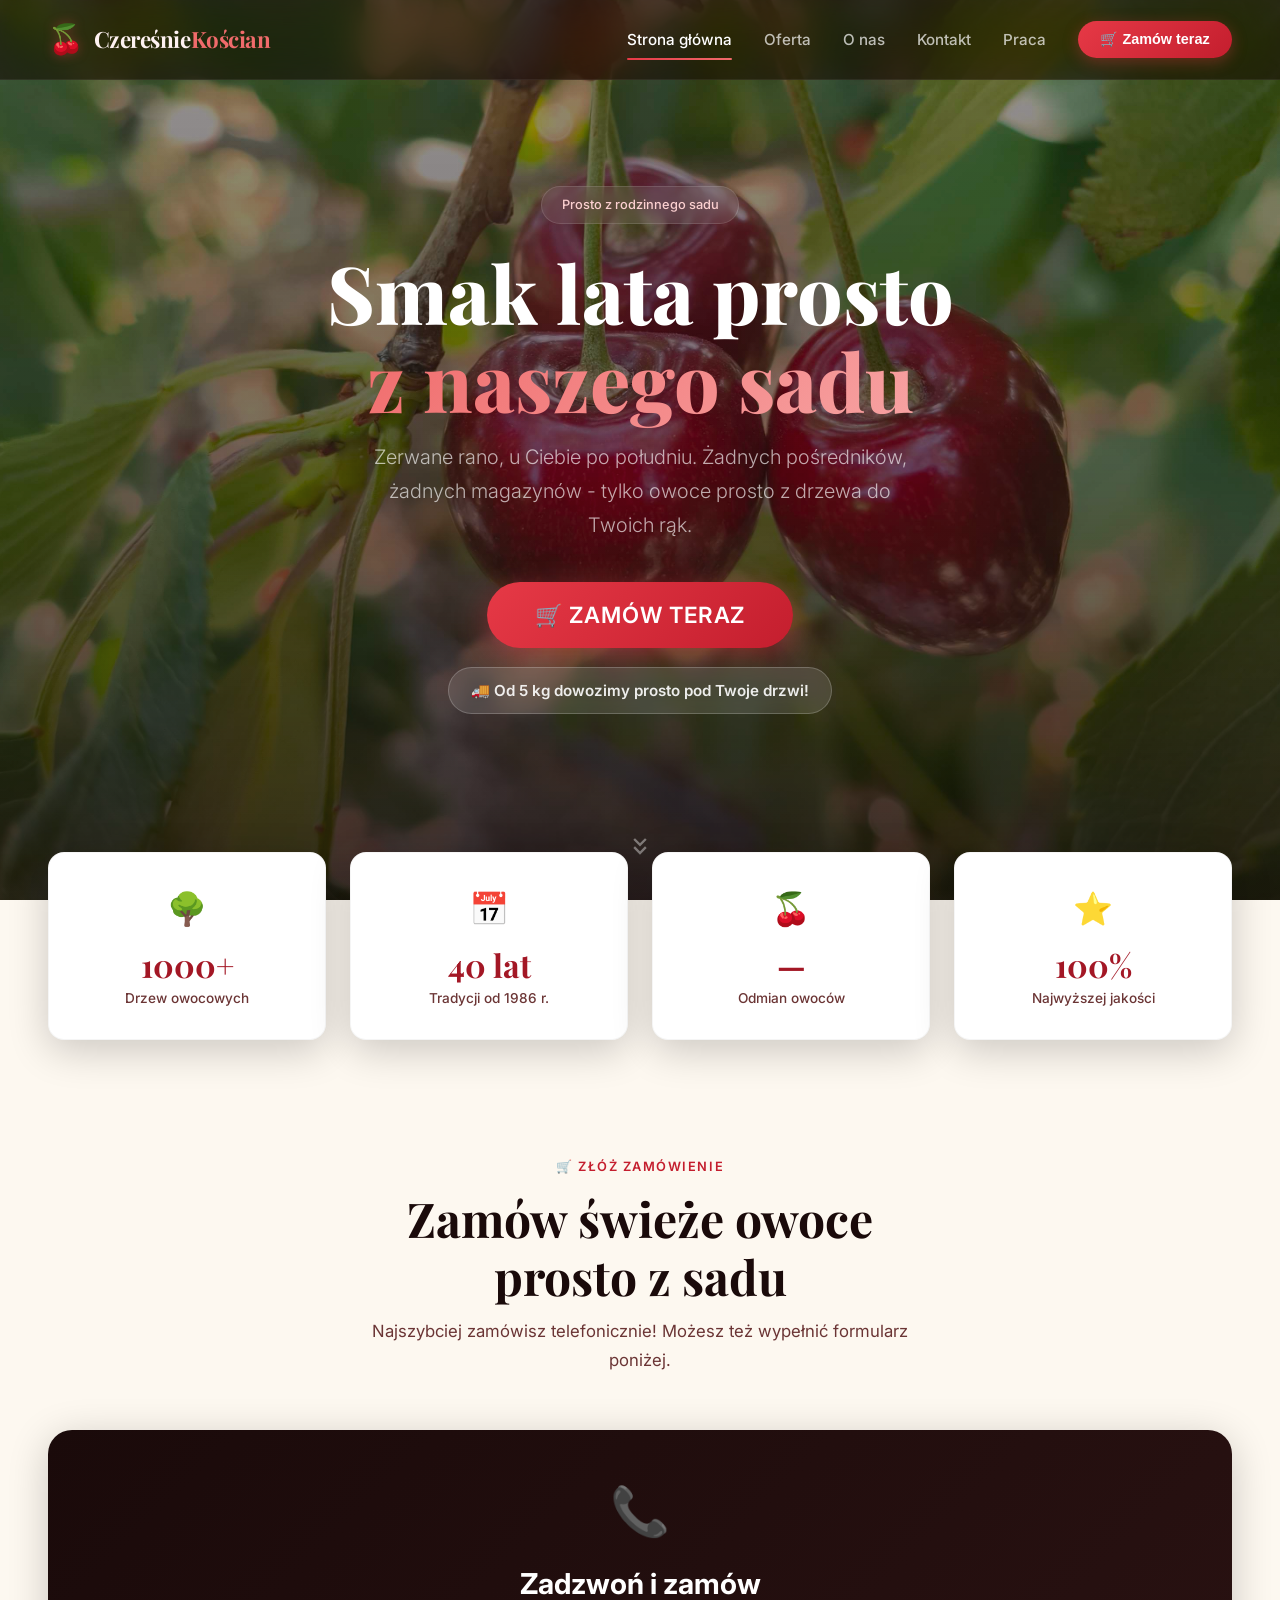
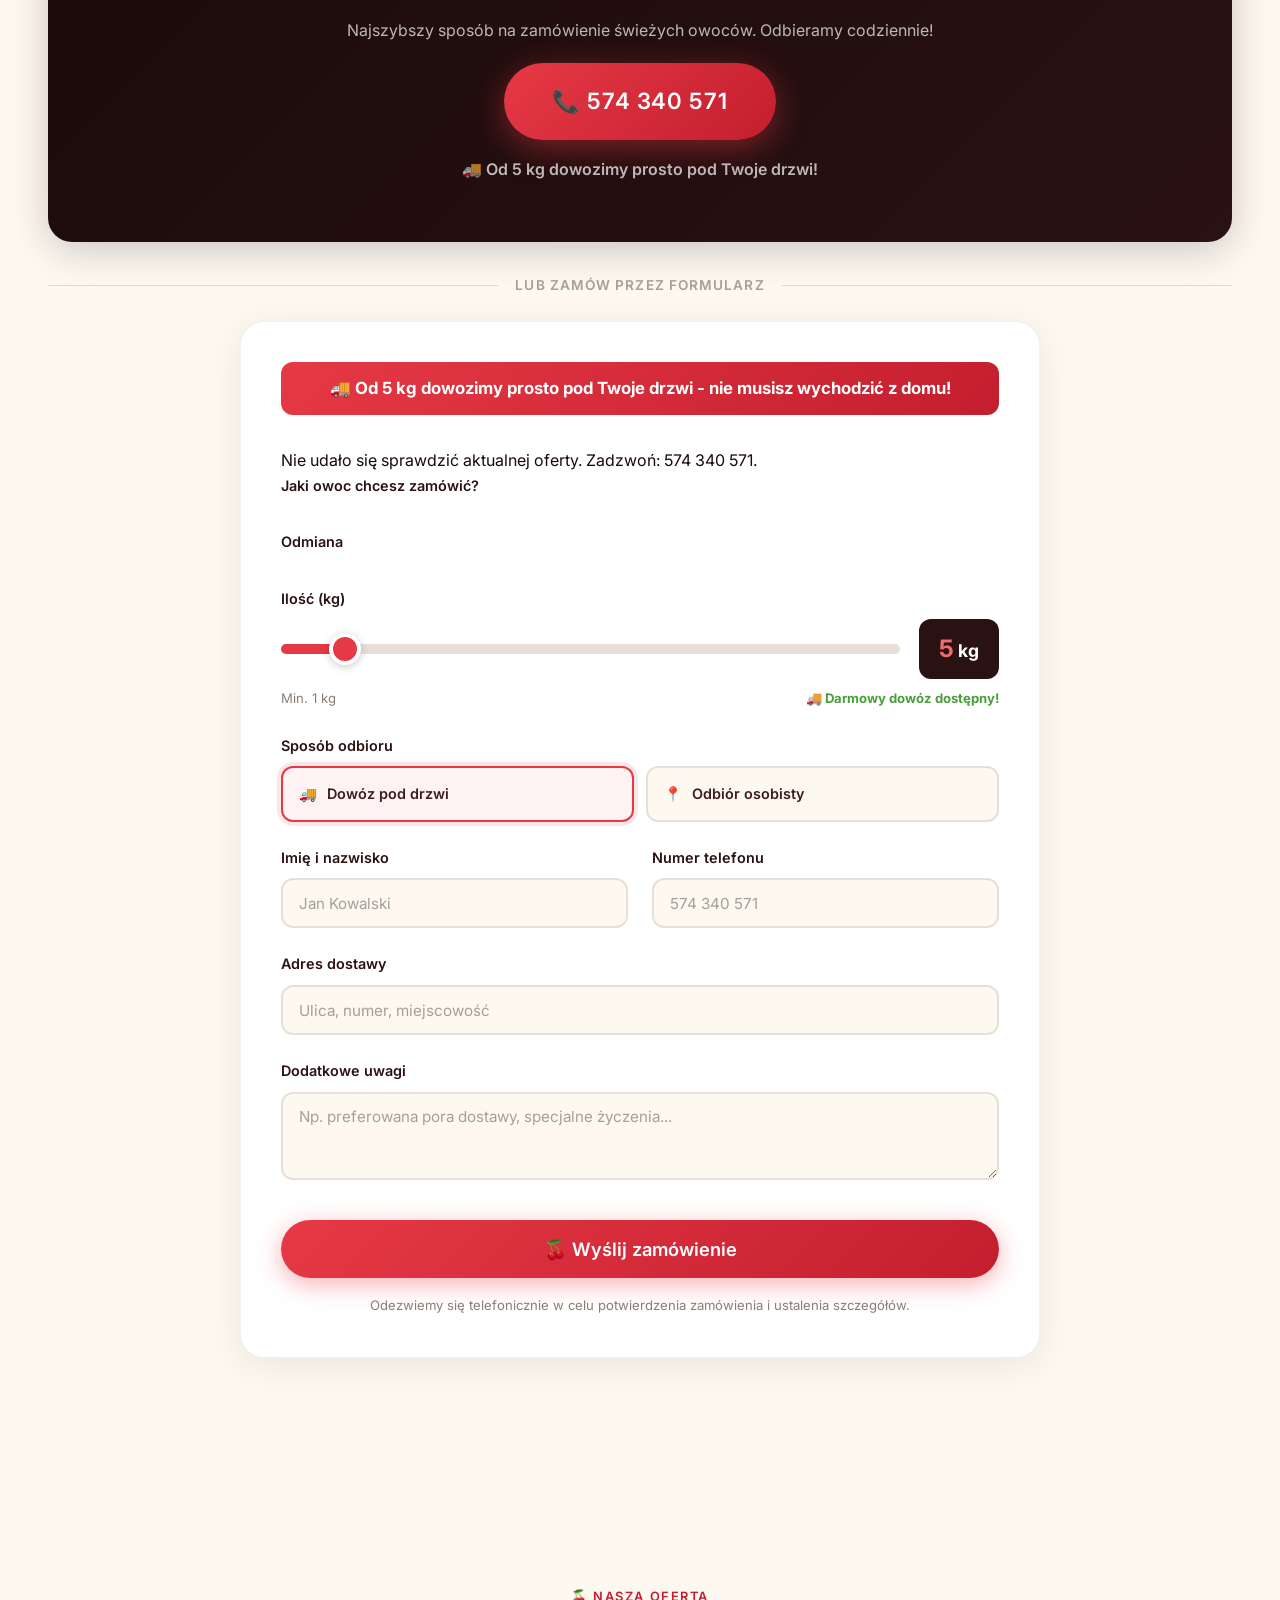
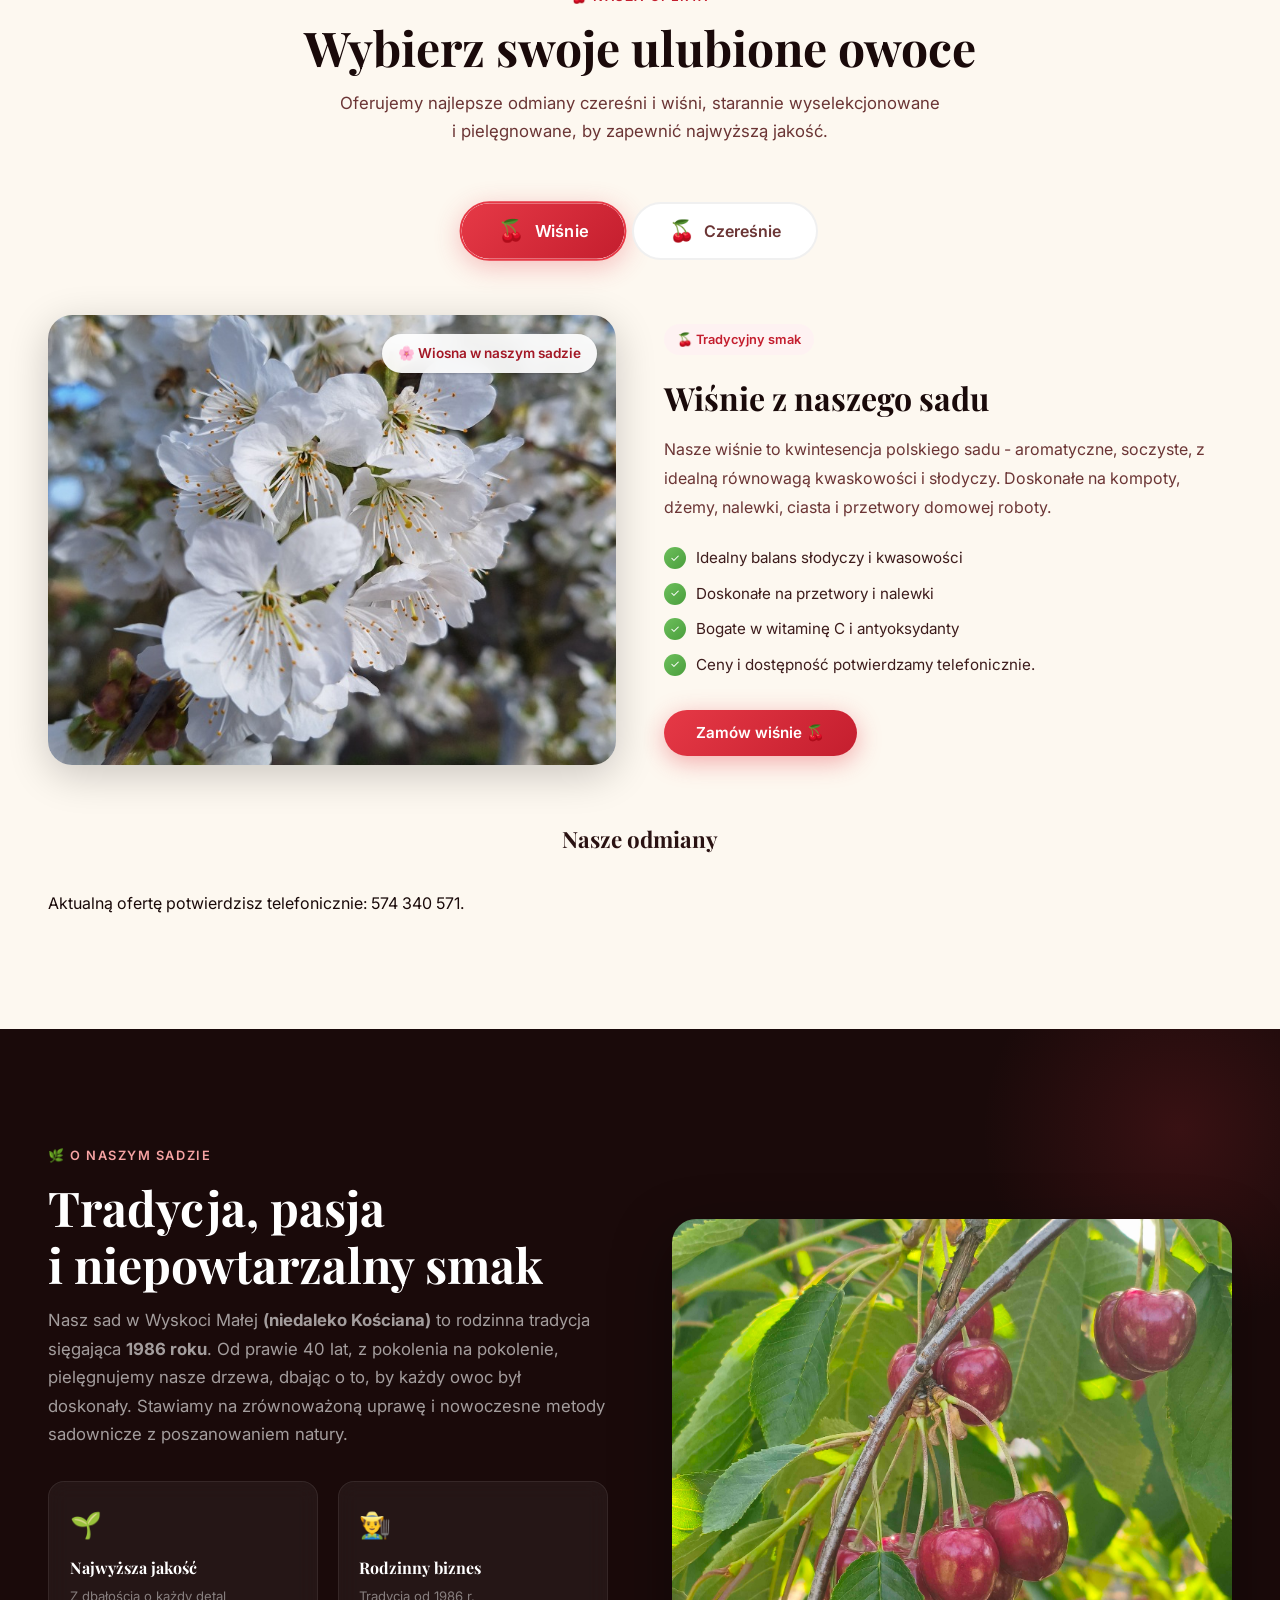
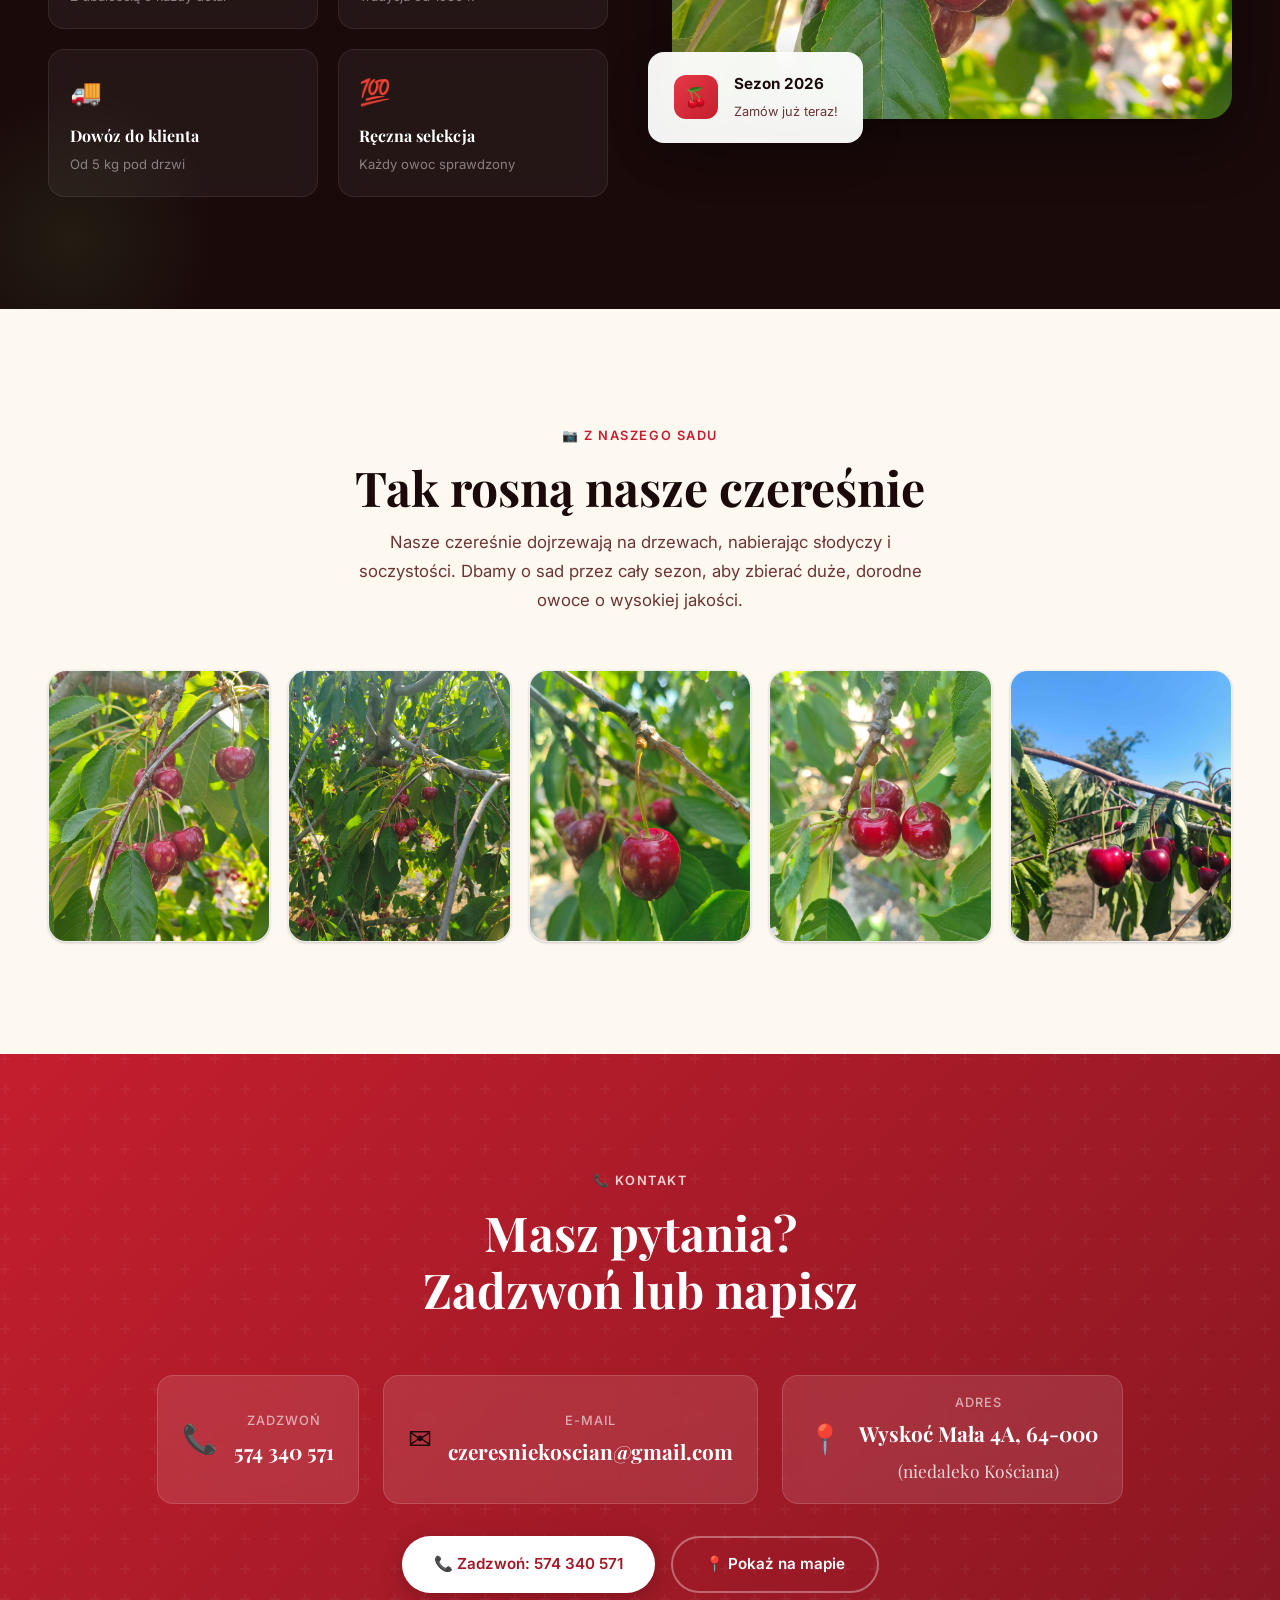
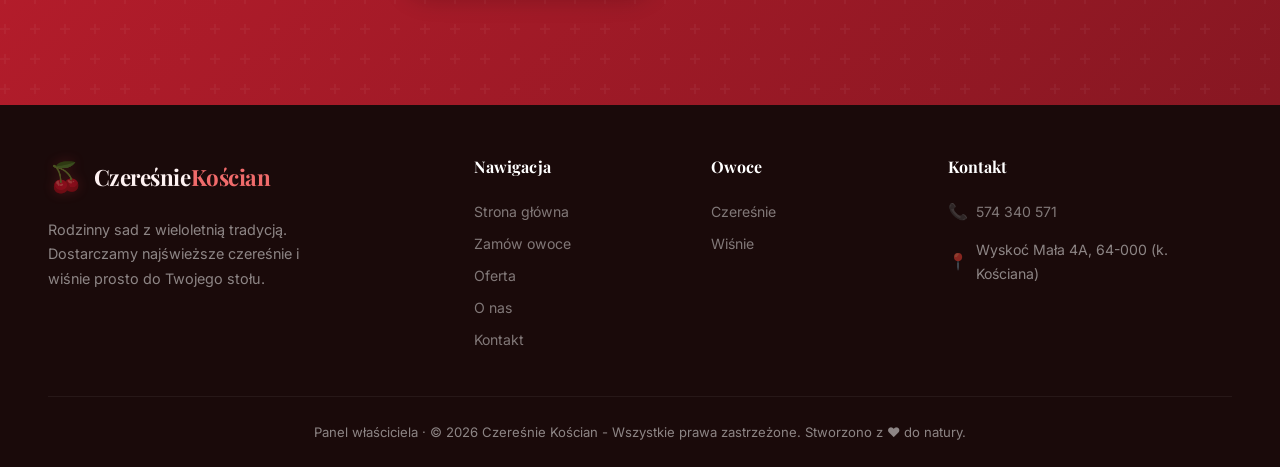
==== commit 8a6dff35: "Refresh orchard photos while preserving original public site style" ====
--- a/index.html
+++ b/index.html
@@ -11,7 +11,7 @@
   <meta property="og:url" content="https://czeresniekoscian.pl/" />
   <meta property="og:title" content="Czereśnie Kościan - Świeże Czereśnie Prosto z Sadu 🍒" />
   <meta property="og:description" content="Zamów świeże czereśnie prosto od rolnika z Wyskoci Małej (k. Kościana). Zerwane rano, u Ciebie po południu. Od 5 kg dowozimy pod drzwi!" />
-  <meta property="og:image" content="https://czeresniekoscian.pl/images/og-facebook.png" />
+  <meta property="og:image" content="https://czeresniekoscian.pl/images/czeresnie-trzy.jpg" />
   <meta property="og:image:width" content="1200" />
   <meta property="og:image:height" content="630" />
   <meta property="og:locale" content="pl_PL" />
@@ -21,7 +21,7 @@
   <meta name="twitter:card" content="summary_large_image" />
   <meta name="twitter:title" content="Czereśnie Kościan - Świeże Czereśnie Prosto z Sadu 🍒" />
   <meta name="twitter:description" content="Zamów świeże czereśnie prosto od rolnika z Wyskoci Małej (k. Kościana). Od 5 kg dowozimy pod drzwi!" />
-  <meta name="twitter:image" content="https://czeresniekoscian.pl/images/og-facebook.png" />
+  <meta name="twitter:image" content="https://czeresniekoscian.pl/images/czeresnie-trzy.jpg" />
 
   <!-- Google SEO -->
   <link rel="canonical" href="https://czeresniekoscian.pl/" />
@@ -46,8 +46,8 @@
       "url": "https://czeresniekoscian.pl",
       "telephone": "+48574340571",
       "email": "czeresniekoscian@gmail.com",
-      "image": "https://czeresniekoscian.pl/images/og-facebook.png",
-      "logo": "https://czeresniekoscian.pl/images/og-facebook.png",
+      "image": "https://czeresniekoscian.pl/images/czeresnie-trzy.jpg",
+      "logo": "https://czeresniekoscian.pl/images/czeresnie-trzy.jpg",
       "foundingDate": "1986",
       "priceRange": "$",
       "currenciesAccepted": "PLN",
@@ -122,13 +122,12 @@
   <!-- ═══════ HERO ═══════ -->
   <section class="hero section" id="home">
     <div class="hero-bg">
-      <img src="images/traktor_sad.jpg" alt="Nasz sad owocowy - widok z traktora" />
+      <img src="images/czeresnie-trzy.jpg" alt="Trzy dojrzewające czereśnie rosnące obok siebie na gałęzi" />
     </div>
     <div class="hero-overlay"></div>
 
     <div class="hero-content">
       <div class="hero-badge">
-        <span class="dot"></span>
         Prosto z rodzinnego sadu
       </div>
       <h1 class="hero-title">
@@ -340,8 +339,8 @@
       <div class="tab-panel active" id="panel-wisnie" role="tabpanel" aria-labelledby="tab-wisnie">
         <div class="showcase">
           <div class="showcase-image">
-            <img src="images/hero_sour_cherries.png" alt="Świeże wiśnie z naszego sadu" />
-            <div class="badge-float">🍰 Idealne na przetwory</div>
+            <img src="images/kwiaty_sad.jpg" alt="Kwiaty na drzewach w naszym sadzie" />
+            <div class="badge-float">🌸 Wiosna w naszym sadzie</div>
           </div>
           <div class="showcase-info">
             <span class="variety-tag">🍒 Tradycyjny smak</span>
@@ -382,7 +381,7 @@
       </div>
 
 
-      <div class="tab-panel" id="panel-czeresnie" role="tabpanel" aria-labelledby="tab-czeresnie"><div class="showcase"><div class="showcase-image"><img src="images/hero_cherries.png" alt="Czereśnie z naszego sadu" /></div><div class="showcase-info"><span class="variety-tag">🍒 Prosto z drzewa</span><h3>Czereśnie z naszego sadu</h3><p>Słodkie, soczyste owoce zbierane ręcznie. Sprawdź aktualną dostępność naszych odmian.</p><p data-offer-summary="sweet">Aktualna oferta poniżej</p><button class="btn btn-primary" onclick="document.getElementById('zamowienie').scrollIntoView({behavior:'smooth'})">Przejdź do zamówienia 🍒</button></div></div><div class="varieties-section"><h4>Nasze odmiany czereśni</h4><div class="varieties-grid" id="offer-sweet"></div></div></div>
+      <div class="tab-panel" id="panel-czeresnie" role="tabpanel" aria-labelledby="tab-czeresnie"><div class="showcase"><div class="showcase-image"><img src="images/czeresnia-zblizenie.jpg" alt="Czereśnie z naszego sadu" /></div><div class="showcase-info"><span class="variety-tag">🍒 Prosto z drzewa</span><h3>Czereśnie z naszego sadu</h3><p>Słodkie, soczyste owoce zbierane ręcznie. Sprawdź aktualną dostępność naszych odmian.</p><p data-offer-summary="sweet">Aktualna oferta poniżej</p><button class="btn btn-primary" onclick="document.getElementById('zamowienie').scrollIntoView({behavior:'smooth'})">Przejdź do zamówienia 🍒</button></div></div><div class="varieties-section"><h4>Nasze odmiany czereśni</h4><div class="varieties-grid" id="offer-sweet"></div></div></div>
 
     </div>
   </section>
@@ -426,7 +425,7 @@
         </div>
 
         <div class="about-image-wrapper reveal">
-          <img src="images/kwiaty_sad.jpg" alt="Kwitnące drzewa w naszym sadzie" />
+          <img src="images/czeresnie-galaz.jpg" alt="Dojrzałe czereśnie na gałęzi w naszym sadzie" />
           <div class="floating-card">
             <div class="fc-icon">🍒</div>
             <div class="fc-text">
@@ -438,6 +437,8 @@
       </div>
     </div>
   </section>
+
+<section class="section orchard-gallery-section" id="zdjecia"><div class="container"><div class="section-header"><div class="section-tag">📷 Z naszego sadu</div><h2 class="section-title">Tak rosną nasze czereśnie</h2><p class="section-desc">Nasze czereśnie dojrzewają na drzewach, nabierając słodyczy i soczystości. Dbamy o sad przez cały sezon, aby zbierać duże, dorodne owoce o wysokiej jakości.</p></div><div class="orchard-gallery"><figure class="orchard-gallery-item"><img src="images/czeresnie-galaz.jpg" alt="Kiść czereśni na gałęzi" loading="lazy" width="1368" height="1824"></figure><figure class="orchard-gallery-item"><img src="images/czeresnie-drzewo.jpg" alt="Czereśnie wśród gałęzi i liści" loading="lazy" width="1368" height="1824"></figure><figure class="orchard-gallery-item"><img src="images/czeresnia-zblizenie.jpg" alt="Czereśnia z bliska" loading="lazy" width="1368" height="1824"></figure><figure class="orchard-gallery-item"><img src="images/czeresnie-trzy.jpg" alt="Trzy czereśnie na gałęzi" loading="lazy" width="1368" height="1824"></figure><figure class="orchard-gallery-item"><img src="images/czeresnie-slonce.jpg" alt="Czereśnie w słońcu" loading="lazy" width="1368" height="1824"></figure></div></div></section>
 
   <!-- ═══════ KONTAKT ═══════ -->
   <section class="cta-section section" id="kontakt">
--- a/index.css
+++ b/index.css
@@ -414,6 +414,11 @@
   50%      { transform: translateX(-50%) translateY(10px); }
 }
 
+@keyframes seasonCardFloat {
+  0%, 100% { transform: translateY(0); }
+  50% { transform: translateY(10px); }
+}
+
 @keyframes fadeInUp {
   from { opacity: 0; transform: translateY(30px); }
   to   { opacity: 1; transform: translateY(0); }
@@ -845,6 +850,7 @@
   width: 100%;
   height: 500px;
   object-fit: cover;
+  object-position: 50% 62%;
   border-radius: 24px;
   box-shadow: 0 20px 60px rgba(0,0,0,.4);
 }
@@ -861,7 +867,7 @@
   display: flex;
   align-items: center;
   gap: 1rem;
-  animation: float 4s ease-in-out infinite;
+  animation: seasonCardFloat 4s ease-in-out infinite;
 }
 
 .floating-card .fc-icon {
@@ -2193,3 +2199,64 @@
 }
 
 .closed-season:not([hidden]){min-height:100svh;display:grid;place-items:center;padding:28px;background:#fbf7ee;color:#452b2c;text-align:center}.closed-season-card{max-width:720px}.closed-season-cherries{font-size:72px;display:block;margin-bottom:28px}.closed-season-brand{font:600 12px system-ui,sans-serif;letter-spacing:3px;text-transform:uppercase;color:#7d675e}.closed-season h1{font:500 clamp(34px,6vw,58px)/1.16 Georgia,serif;margin:22px 0 16px}.closed-season p{font:20px/1.6 system-ui,sans-serif;color:#7d675e}.closed-season a{display:inline-block;margin-top:60px;font:12px system-ui,sans-serif;color:#7d675e;text-decoration:underline;text-underline-offset:4px}
+
+/* Subtle refresh of the original site: real orchard photos and a small gallery. */
+.hero-bg img {
+  object-position: 50% 65%;
+  filter: brightness(.7) saturate(1.02);
+  animation: none;
+}
+.hero-overlay {
+  background: linear-gradient(180deg,rgba(26,10,10,.18),rgba(26,10,10,.4) 55%,rgba(26,10,10,.76));
+}
+.hero-badge { gap: 0; }
+.orchard-gallery-section { background: var(--cream); }
+.orchard-gallery {
+  display: grid;
+  grid-template-columns: repeat(5,minmax(0,1fr));
+  gap: 18px;
+}
+.orchard-gallery-item {
+  margin: 0;
+  padding: 0;
+  overflow: hidden;
+  border: 1px solid rgba(61,28,28,.08);
+  border-radius: 18px;
+  background: white;
+  color: var(--dark-800);
+  box-shadow: var(--shadow-sm);
+  text-align: left;
+}
+.orchard-gallery-item img {
+  width: 100%;
+  height: 270px;
+  object-fit: cover;
+}
+.preview-note { position: fixed; right: 12px; bottom: 12px; padding: 7px 11px; border-radius: 8px; background: #3d1c1c; color: white; font: 10px/1.5 var(--font-body); z-index: 200; pointer-events: none; }
+@media(max-width:1000px) {
+  .orchard-gallery { grid-template-columns: repeat(3,minmax(0,1fr)); }
+  .header .nav { display: none; }
+  .header .hamburger { display: flex; }
+  .header .nav.mobile-open {
+    display: flex;
+    flex-direction: column;
+    position: fixed;
+    top: var(--header-h);
+    left: 0;
+    right: 0;
+    bottom: auto;
+    height: calc(100dvh - var(--header-h));
+    background: rgba(26,10,10,.97);
+    padding: 2rem;
+    gap: 1rem;
+    z-index: 999;
+  }
+  .header .nav.mobile-open .nav-link { font-size: 1.2rem; padding: .6rem 0; }
+}
+@media(max-width:600px) {
+  .hero-bg img { object-position: 53% 60%; }
+  .orchard-gallery { grid-template-columns: repeat(2,minmax(0,1fr)); gap: 12px; }
+  .orchard-gallery-item img { height: 225px; }
+  .orchard-gallery-item:last-child { grid-column: 1/-1; }
+  .orchard-gallery-item:last-child img { height: 280px; object-position: 50% 65%; }
+}
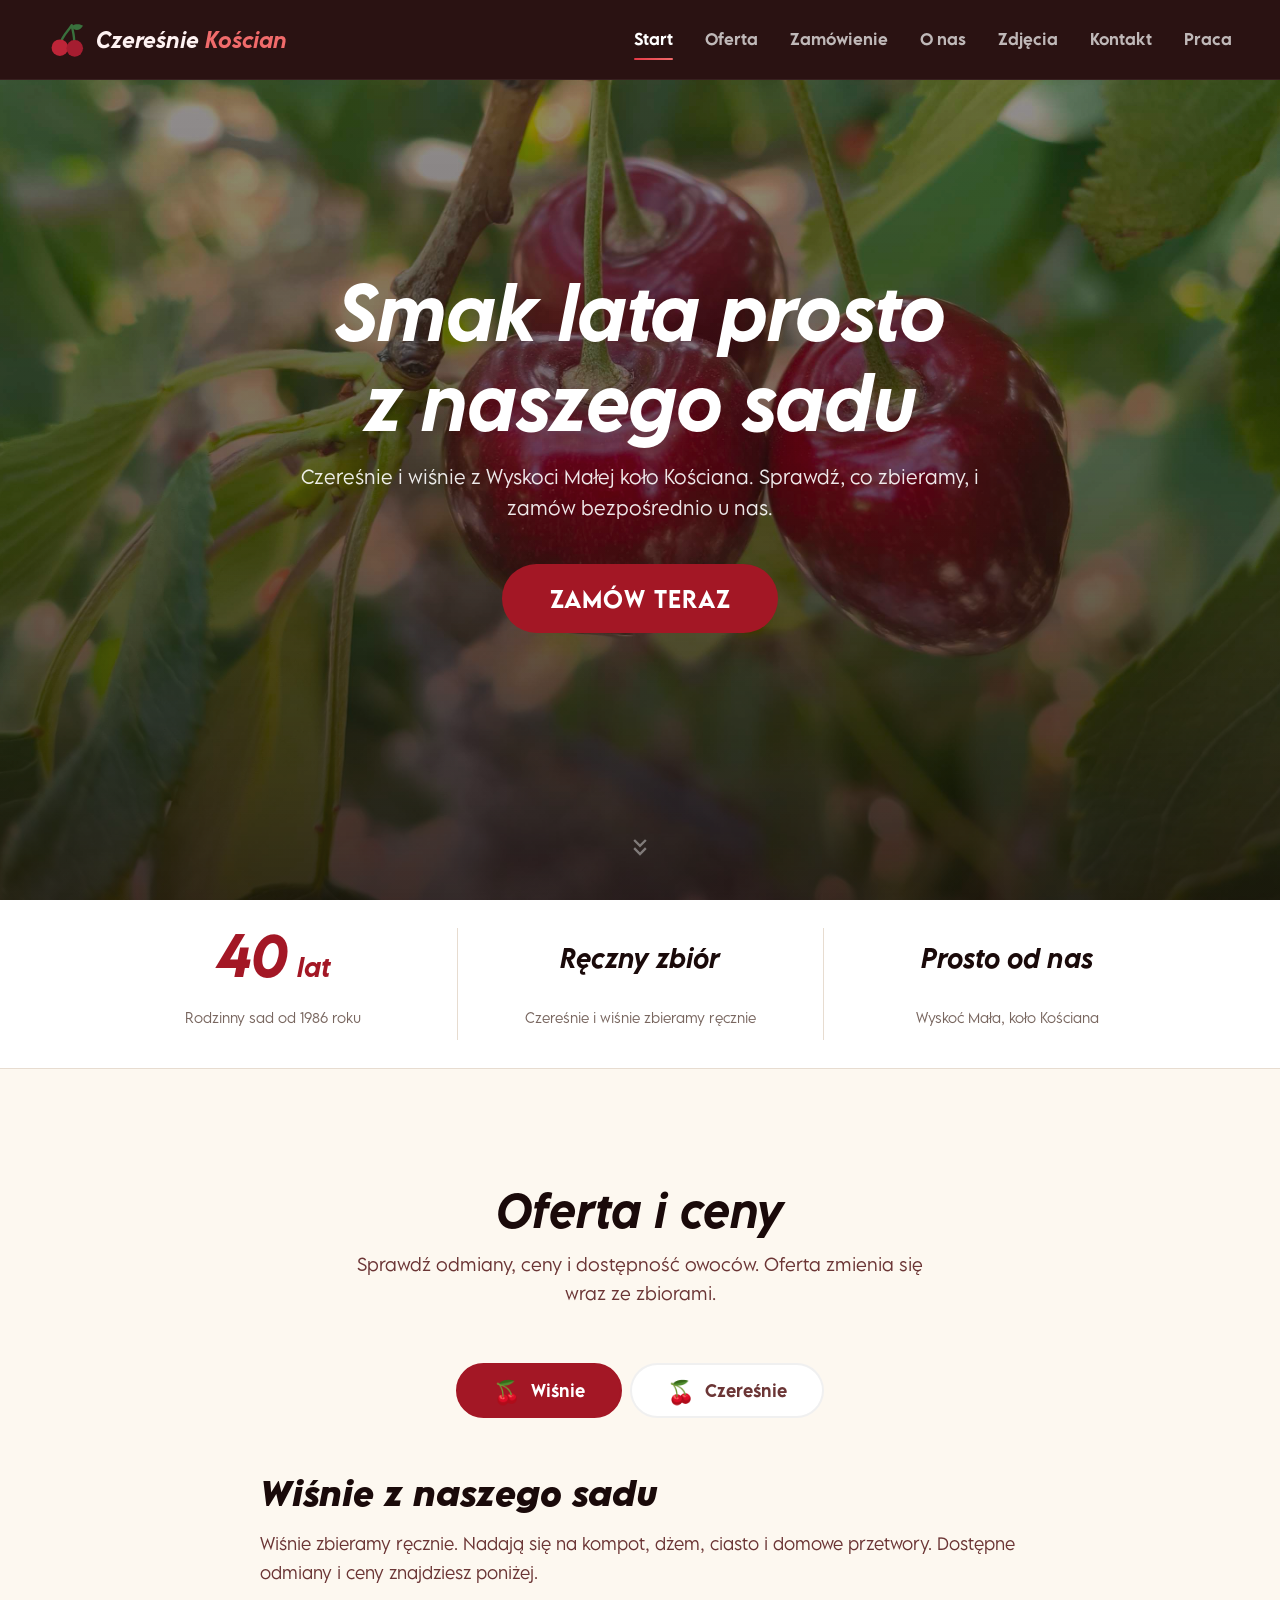
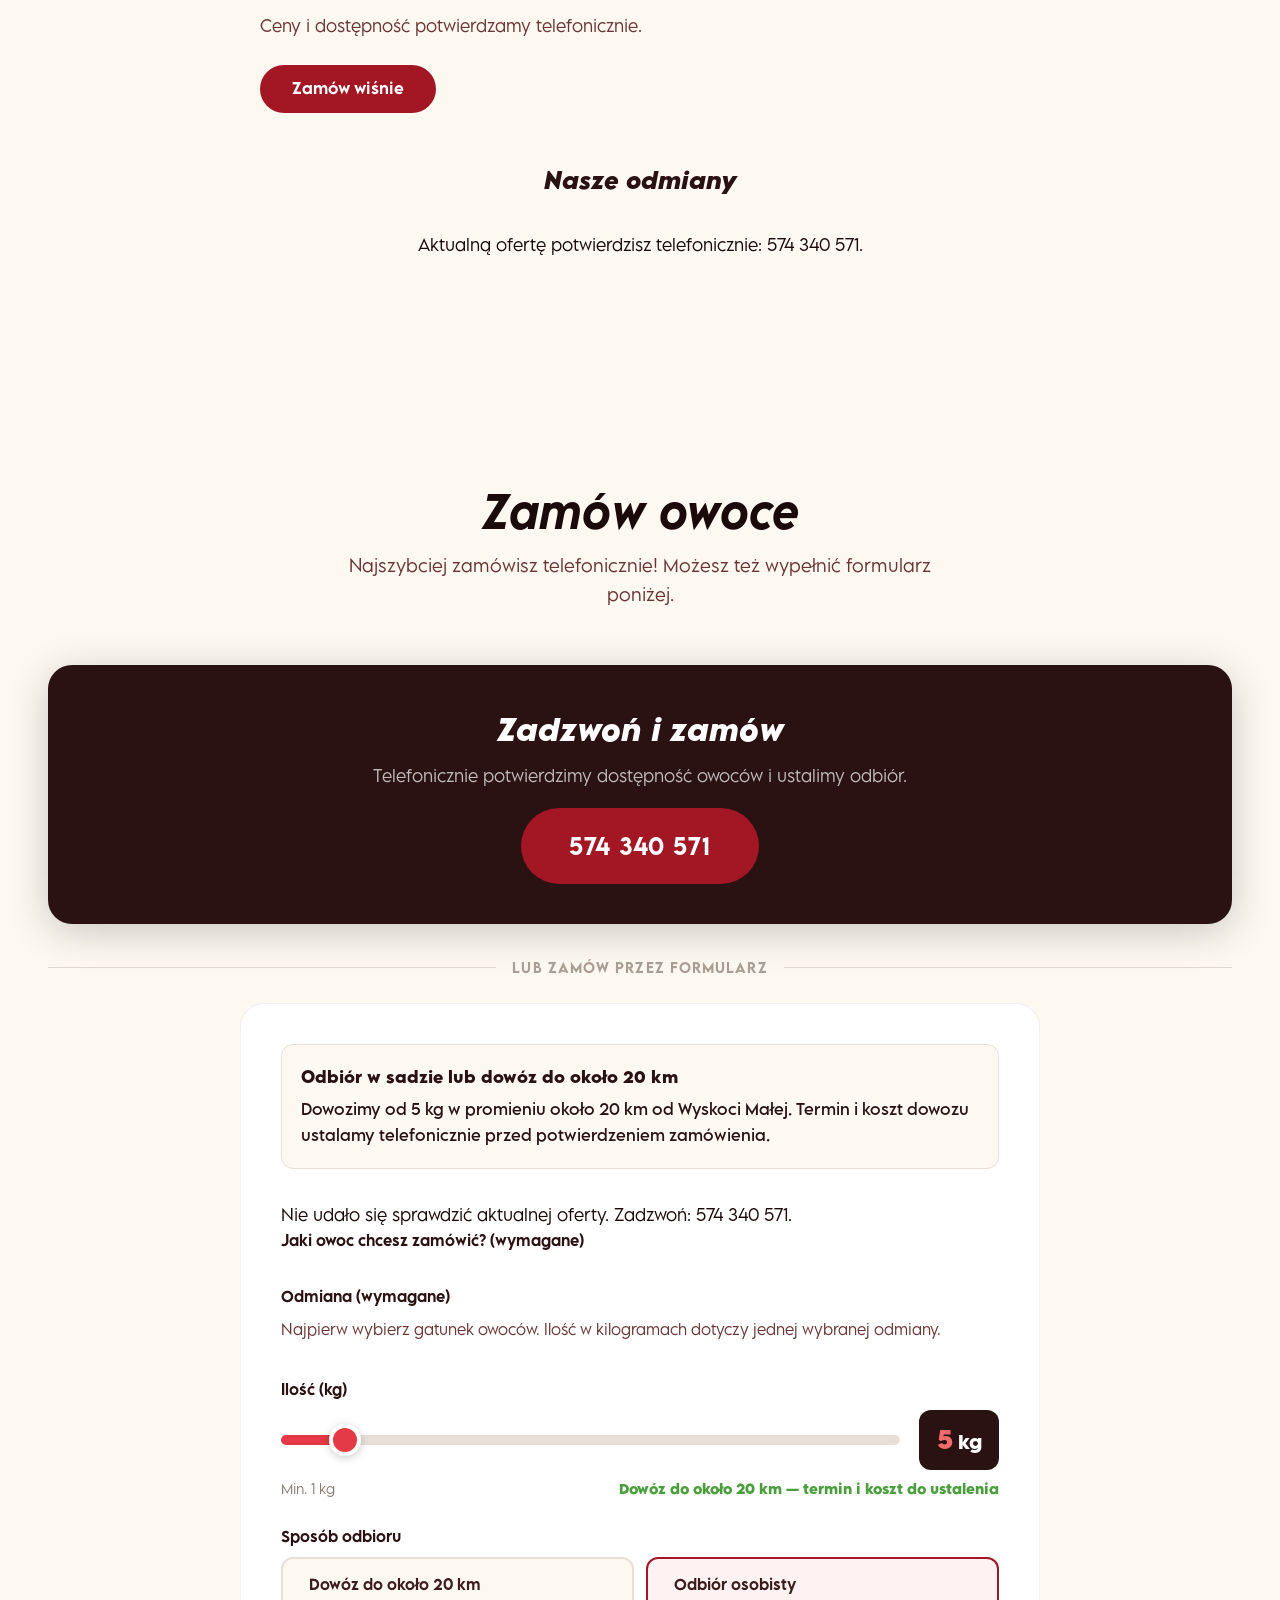
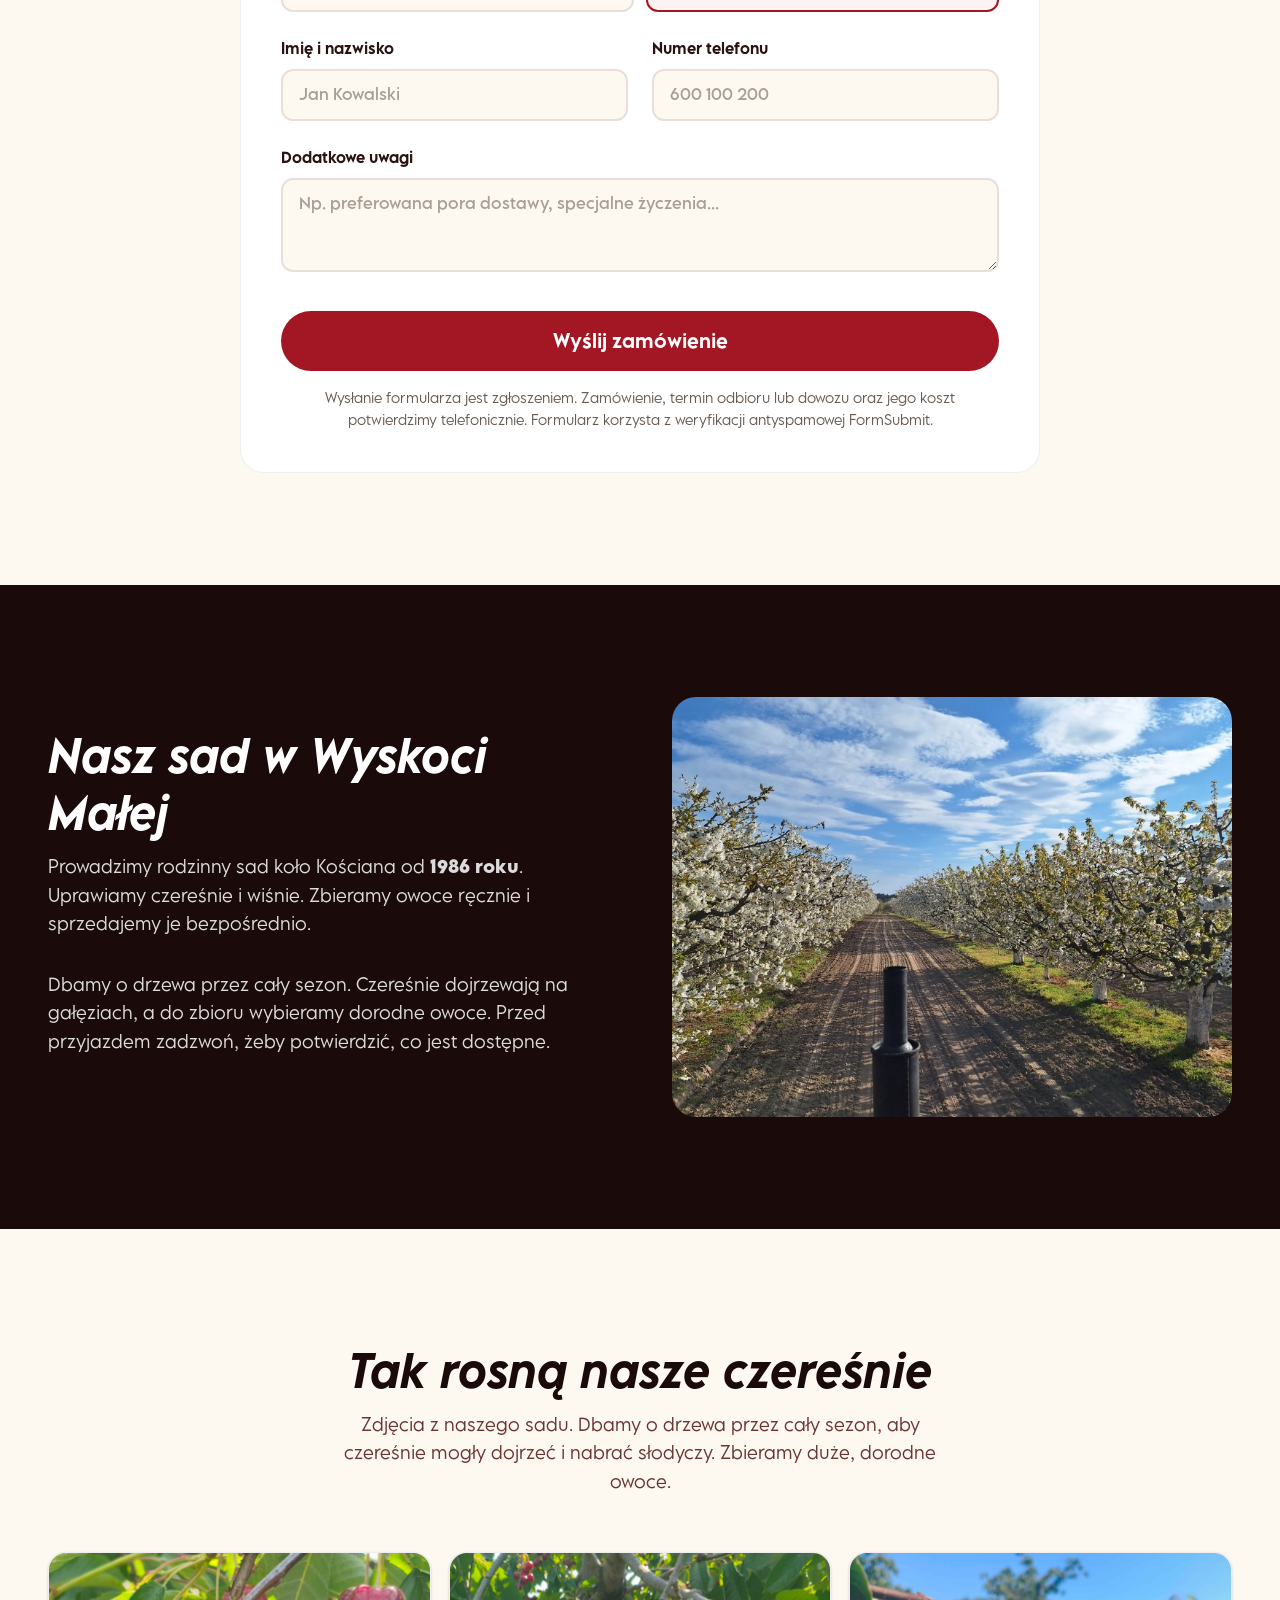
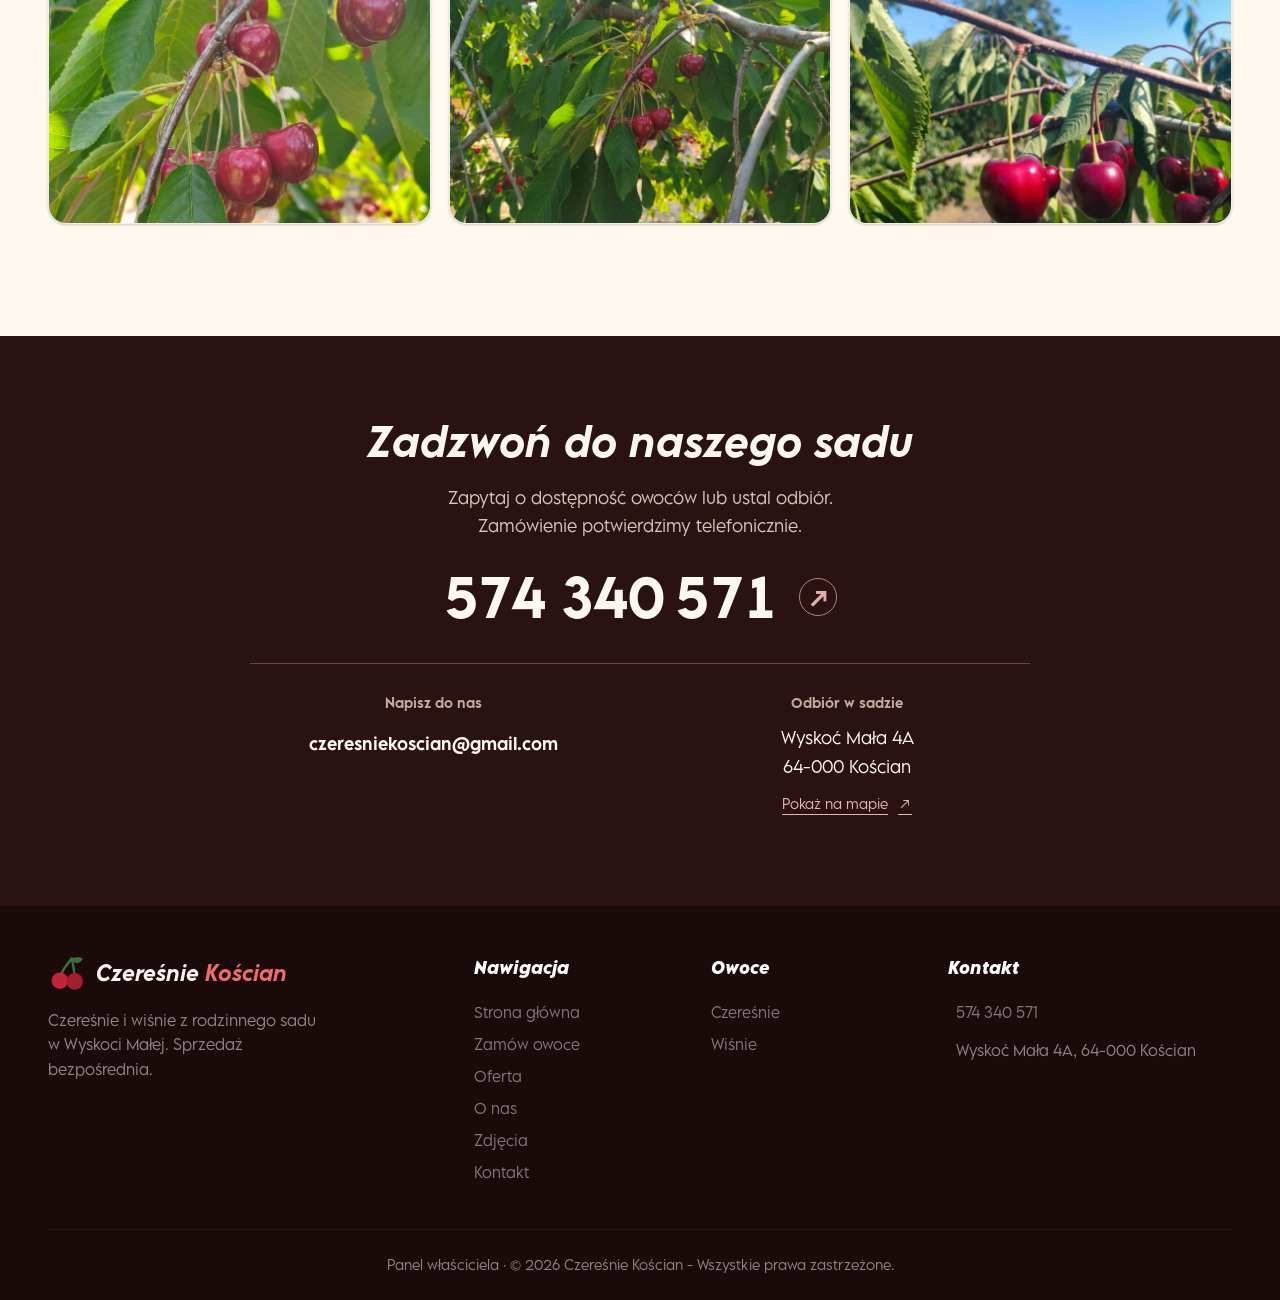
==== commit 5673b64a: "Refine public orchard offer, orders and Lemon Milk Pro typography" ====
--- a/index.html
+++ b/index.html
@@ -4,23 +4,22 @@
   <meta charset="UTF-8" />
   <meta name="viewport" content="width=device-width, initial-scale=1.0" />
   <title>Czereśnie Kościan - Świeże Czereśnie i Wiśnie Prosto z Sadu</title>
-  <meta name="description" content="Najwyższej jakości czereśnie i wiśnie prosto z naszego sadu. Świeże, soczyste owoce zbierane ręcznie - smak, który zachwyca." />
+  <meta name="description" content="Czereśnie i wiśnie z rodzinnego sadu w Wyskoci Małej koło Kościana. Aktualne odmiany, ceny i dostępność. Odbiór w sadzie lub dowóz do około 20 km." />
 
   <!-- Open Graph / Facebook -->
   <meta property="og:type" content="website" />
   <meta property="og:url" content="https://czeresniekoscian.pl/" />
-  <meta property="og:title" content="Czereśnie Kościan - Świeże Czereśnie Prosto z Sadu 🍒" />
-  <meta property="og:description" content="Zamów świeże czereśnie prosto od rolnika z Wyskoci Małej (k. Kościana). Zerwane rano, u Ciebie po południu. Od 5 kg dowozimy pod drzwi!" />
+  <meta property="og:title" content="Czereśnie Kościan - Świeże Czereśnie Prosto z Sadu " />
+  <meta property="og:description" content="Aktualne odmiany i ceny z naszego sadu w Wyskoci Małej. Odbiór osobisty lub dowóz od 5 kg do około 20 km, po uzgodnieniu terminu i kosztu." />
   <meta property="og:image" content="https://czeresniekoscian.pl/images/czeresnie-trzy.jpg" />
-  <meta property="og:image:width" content="1200" />
-  <meta property="og:image:height" content="630" />
+<meta property="og:image:height" content="630" />
   <meta property="og:locale" content="pl_PL" />
   <meta property="og:site_name" content="Czereśnie Kościan" />
 
   <!-- Twitter / X -->
   <meta name="twitter:card" content="summary_large_image" />
-  <meta name="twitter:title" content="Czereśnie Kościan - Świeże Czereśnie Prosto z Sadu 🍒" />
-  <meta name="twitter:description" content="Zamów świeże czereśnie prosto od rolnika z Wyskoci Małej (k. Kościana). Od 5 kg dowozimy pod drzwi!" />
+  <meta name="twitter:title" content="Czereśnie Kościan - Świeże Czereśnie Prosto z Sadu " />
+  <meta name="twitter:description" content="Aktualne odmiany i ceny z naszego sadu w Wyskoci Małej. Odbiór osobisty lub dowóz od 5 kg do około 20 km, po uzgodnieniu terminu i kosztu." />
   <meta name="twitter:image" content="https://czeresniekoscian.pl/images/czeresnie-trzy.jpg" />
 
   <!-- Google SEO -->
@@ -30,8 +29,6 @@
   <meta name="author" content="Czereśnie Kościan - Sad Owocowy Wyskoć Mała" />
   <meta name="geo.region" content="PL-WP" />
   <meta name="geo.placename" content="Wyskoć Mała, Kościan" />
-  <meta name="geo.position" content="51.9833;16.6500" />
-  <meta name="ICBM" content="51.9833, 16.6500" />
 
   <!-- JSON-LD: Dane strukturalne dla Google -->
   <script type="application/ld+json">
@@ -42,12 +39,12 @@
       "@type": "LocalBusiness",
       "@id": "https://czeresniekoscian.pl/#business",
       "name": "Czereśnie Kościan - Sad Owocowy",
-      "description": "Rodzinny sad owocowy w Wyskoci Małej (k. Kościana) z tradycją od 1986 roku. Sprzedaż świeżych czereśni i wiśni prosto z drzewa. Dowóz od 5 kg.",
+      "description": "Rodzinny sad owocowy w Wyskoci Małej (k. Kościana) z tradycją od 1986 roku. Sprzedaż bezpośrednia czereśni i wiśni. Dowóz od 5 kg do około 20 km od Wyskoci Małej, po uzgodnieniu terminu i kosztu.",
       "url": "https://czeresniekoscian.pl",
       "telephone": "+48574340571",
       "email": "czeresniekoscian@gmail.com",
       "image": "https://czeresniekoscian.pl/images/czeresnie-trzy.jpg",
-      "logo": "https://czeresniekoscian.pl/images/czeresnie-trzy.jpg",
+      "logo": "https://czeresniekoscian.pl/images/cherries-mark.svg",
       "foundingDate": "1986",
       "priceRange": "$",
       "currenciesAccepted": "PLN",
@@ -60,21 +57,7 @@
         "addressRegion": "wielkopolskie",
         "addressCountry": "PL"
       },
-      "geo": {
-        "@type": "GeoCoordinates",
-        "latitude": 51.9833,
-        "longitude": 16.65
-      },
-      "areaServed": [
-        {
-          "@type": "City",
-          "name": "Kościan"
-        },
-        {
-          "@type": "State",
-          "name": "Wielkopolska"
-        }
-      ]
+      "hasMap": "https://share.google/h4NxzGmxtR319QaUT"
     },
     {
       "@type": "WebSite",
@@ -89,7 +72,8 @@
 </script>
 
   <link rel="stylesheet" href="index.css" />
-  <link rel="icon" href="data:image/svg+xml,<svg xmlns='http://www.w3.org/2000/svg' viewBox='0 0 100 100'><text y='.9em' font-size='80'>🍒</text></svg>" />
+  <link rel="icon" href="/favicon.ico" sizes="32x32 48x48" />
+  <link rel="icon" href="/images/cherries-mark.svg" type="image/svg+xml" />
 </head>
 <body>
   <div id="site-content">
@@ -98,22 +82,22 @@
   <header class="header" id="header">
     <div class="container">
       <a href="#" class="logo">
-        <span class="logo-icon">🍒</span>
-        <span class="logo-text">Czereśnie<span>Kościan</span></span>
+        <img class="logo-icon" src="images/cherries-mark.svg" alt="" width="38" height="38" />
+        <span class="logo-text">Czereśnie <span>Kościan</span></span>
       </a>
 
       <nav class="nav" id="mainNav">
-        <a href="#home" class="nav-link active" data-section="home">Strona główna</a>
+        <a href="#home" class="nav-link active" data-section="home">Start</a>
         <a href="#oferta" class="nav-link" data-section="oferta">Oferta</a>
+        <a href="#zamowienie" class="nav-link" data-section="zamowienie">Zamówienie</a>
         <a href="#o-nas" class="nav-link" data-section="o-nas">O nas</a>
+        <a href="#zdjecia" class="nav-link" data-section="zdjecia">Zdjęcia</a>
         <a href="#kontakt" class="nav-link" data-section="kontakt">Kontakt</a>
         <a href="/praca" class="nav-link">Praca</a>
-        <button class="nav-cta" onclick="document.getElementById('zamowienie').scrollIntoView({behavior:'smooth'})">
-          🛒 Zamów teraz
-        </button>
+
       </nav>
 
-      <button class="hamburger" id="menuToggle" aria-label="Menu">
+      <button class="hamburger" id="menuToggle" aria-label="Menu" aria-controls="mainNav" aria-expanded="false">
         <span></span><span></span><span></span>
       </button>
     </div>
@@ -127,26 +111,17 @@
     <div class="hero-overlay"></div>
 
     <div class="hero-content">
-      <div class="hero-badge">
-        Prosto z rodzinnego sadu
-      </div>
-      <h1 class="hero-title">
+<h1 class="hero-title">
         Smak lata prosto<br />
         <span class="highlight">z naszego sadu</span>
       </h1>
-      <p class="hero-subtitle">
-        Zerwane rano, u Ciebie po południu. Żadnych pośredników, żadnych magazynów -
-        tylko owoce prosto z drzewa do Twoich rąk.
-      </p>
+      <p class="hero-subtitle">Czereśnie i wiśnie z Wyskoci Małej koło Kościana. Sprawdź, co zbieramy, i zamów bezpośrednio u nas.</p>
       <div class="hero-actions">
         <button class="btn btn-primary btn-hero-order" onclick="document.getElementById('zamowienie').scrollIntoView({behavior:'smooth'})">
-          🛒 ZAMÓW TERAZ
+           ZAMÓW TERAZ
         </button>
       </div>
-      <div class="hero-delivery-note">
-        🚚 Od 5 kg dowozimy prosto pod Twoje drzwi!
-      </div>
-    </div>
+</div>
 
     <div class="hero-scroll">
       <svg viewBox="0 0 24 24" fill="none" stroke="currentColor" stroke-width="2">
@@ -155,31 +130,66 @@
     </div>
   </section>
 
-  <!-- ═══════ STATS ═══════ -->
-  <section class="stats">
-    <div class="container">
-      <div class="stats-grid">
-        <div class="stat-card reveal">
-          <div class="stat-icon">🌳</div>
-          <div class="stat-value">1000+</div>
-          <div class="stat-label">Drzew owocowych</div>
-        </div>
-        <div class="stat-card reveal">
-          <div class="stat-icon">📅</div>
-          <div class="stat-value">40 lat</div>
-          <div class="stat-label">Tradycji od 1986 r.</div>
-        </div>
-        <div class="stat-card reveal">
-          <div class="stat-icon">🍒</div>
-          <div class="stat-value" id="offer-count">—</div>
-          <div class="stat-label">Odmian owoców</div>
-        </div>
-        <div class="stat-card reveal">
-          <div class="stat-icon">⭐</div>
-          <div class="stat-value">100%</div>
-          <div class="stat-label">Najwyższej jakości</div>
-        </div>
-      </div>
+  <aside class="orchard-ribbon" aria-label="O naszym sadzie">
+    <div class="container">
+      <div class="orchard-ribbon-grid">
+        <div class="orchard-ribbon-item">
+          <p class="orchard-ribbon-title orchard-ribbon-age"><strong>40</strong><span>lat</span></p>
+          <p class="orchard-ribbon-note">Rodzinny sad od 1986 roku</p>
+        </div>
+        <div class="orchard-ribbon-item">
+          <p class="orchard-ribbon-title">Ręczny zbiór</p>
+          <p class="orchard-ribbon-note">Czereśnie i wiśnie zbieramy ręcznie</p>
+        </div>
+        <div class="orchard-ribbon-item">
+          <p class="orchard-ribbon-title">Prosto od nas</p>
+          <p class="orchard-ribbon-note">Wyskoć Mała, koło Kościana</p>
+        </div>
+      </div>
+    </div>
+  </aside>
+
+  <!-- ═══════ OFERTA - TABBED ═══════ -->
+  <section class="section" id="oferta">
+    <div class="container">
+      <div class="section-header reveal">
+        <h2 class="section-title">Oferta i ceny</h2>
+        <p class="section-desc">Sprawdź odmiany, ceny i dostępność owoców. Oferta zmienia się wraz ze zbiorami.</p>
+      </div>
+
+      <!-- Tabs -->
+      <div class="tabs-nav reveal" role="tablist">
+        <button class="tab-btn active" role="tab" data-tab="wisnie" id="tab-wisnie" aria-selected="true" aria-controls="panel-wisnie">
+          <span class="tab-icon" aria-hidden="true">🍒</span>
+          <span>Wiśnie</span>
+        </button>
+        <button class="tab-btn" role="tab" data-tab="czeresnie" id="tab-czeresnie" aria-selected="false" aria-controls="panel-czeresnie">
+          <span class="tab-icon" aria-hidden="true">🍒</span>
+          <span>Czereśnie</span>
+        </button>
+      </div>
+
+      <!-- Panel: Wiśnie (aktywny) -->
+      <div class="tab-panel active" id="panel-wisnie" role="tabpanel" aria-labelledby="tab-wisnie">
+        <div class="showcase showcase-text-only"><div class="showcase-info">
+            <h3>Wiśnie z naszego sadu</h3>
+            <p>Wiśnie zbieramy ręcznie. Nadają się na kompot, dżem, ciasto i domowe przetwory. Dostępne odmiany i ceny znajdziesz poniżej.</p>
+            <p data-offer-summary="sour">Aktualna oferta poniżej</p>
+            <button class="btn btn-primary" onclick="document.getElementById('zamowienie').scrollIntoView({behavior:'smooth'})">
+              Zamów wiśnie
+            </button>
+          </div>
+        </div>
+
+        <div class="varieties-section">
+          <h4>Nasze odmiany</h4>
+          <div class="varieties-grid" id="offer-sour"></div>
+        </div>
+      </div>
+
+
+      <div class="tab-panel" id="panel-czeresnie" role="tabpanel" aria-labelledby="tab-czeresnie"><div class="showcase"><div class="showcase-image"><img src="images/czeresnia-zblizenie.jpg" alt="Czereśnie z naszego sadu" /></div><div class="showcase-info"><h3>Czereśnie z naszego sadu</h3><p>Słodkie, soczyste owoce zbierane ręcznie. Sprawdź aktualną dostępność naszych odmian.</p><p data-offer-summary="sweet">Aktualna oferta poniżej</p><button class="btn btn-primary" onclick="document.getElementById('zamowienie').scrollIntoView({behavior:'smooth'})">Przejdź do zamówienia </button></div></div><div class="varieties-section"><h4>Nasze odmiany czereśni</h4><div class="varieties-grid" id="offer-sweet"></div></div></div>
+
     </div>
   </section>
 
@@ -187,8 +197,7 @@
   <section class="order-section section" id="zamowienie">
     <div class="container">
       <div class="section-header reveal">
-        <div class="section-tag">🛒 Złóż zamówienie</div>
-        <h2 class="section-title">Zamów świeże owoce<br />prosto z sadu</h2>
+        <h2 class="section-title">Zamów owoce</h2>
         <p class="section-desc">
           Najszybciej zamówisz telefonicznie! Możesz też wypełnić formularz poniżej.
         </p>
@@ -197,13 +206,11 @@
       <!-- TELEFON - GŁÓWNA OPCJA -->
       <div class="order-call-primary reveal">
         <div class="order-call-box">
-          <div class="order-call-icon">📞</div>
           <h3>Zadzwoń i zamów</h3>
-          <p>Najszybszy sposób na zamówienie świeżych owoców. Odbieramy codziennie!</p>
+          <p>Telefonicznie potwierdzimy dostępność owoców i ustalimy odbiór.</p>
           <a href="tel:+48574340571" class="btn btn-primary btn-hero-order">
-            📞 574 340 571
+             574 340 571
           </a>
-          <p class="order-call-hint">🚚 Od 5 kg dowozimy prosto pod Twoje drzwi!</p>
         </div>
       </div>
 
@@ -217,29 +224,28 @@
       </div>
 
       <div class="order-form-wrapper reveal">
-        <div class="order-delivery-badge">🚚 Od 5 kg dowozimy prosto pod Twoje drzwi - nie musisz wychodzić z domu!</div>
+        <div class="order-delivery-badge"><strong>Odbiór w sadzie lub dowóz do około 20 km</strong><p>Dowozimy od 5 kg w promieniu około 20 km od Wyskoci Małej. Termin i koszt dowozu ustalamy telefonicznie przed potwierdzeniem zamówienia.</p></div>
 
         <p id="offer-status" role="status">Sprawdzamy aktualną ofertę…</p><noscript><p>Zamówienia telefoniczne: <a href="tel:+48574340571">574 340 571</a>.</p></noscript>
         <form action="https://formsubmit.co/czeresniekoscian@gmail.com" method="POST" class="order-form" id="orderForm">
           <fieldset id="offer-order-fields" disabled style="border:0;padding:0;margin:0;min-width:0">
           <!-- Formsubmit config -->
-          <input type="hidden" name="_subject" value="🍒 Nowe zamówienie ze strony czeresniekoscian.pl" />
-          <input type="hidden" name="_captcha" value="false" />
+          <input type="hidden" name="_subject" value=" Nowe zamówienie ze strony czeresniekoscian.pl" />
           <input type="hidden" name="_template" value="table" />
           <input type="hidden" name="_next" value="https://czeresniekoscian.pl/#podziekowanie" />
           <input type="text" name="_honey" style="display:none" />
 
           <div class="form-grid">
-            <!-- Gatunek - tylko wiśnie aktywne -->
+            <!-- Jeden gatunek i jedna odmiana na zamówienie. -->
             <div class="form-group form-group-full">
-              <label class="form-label">Jaki owoc chcesz zamówić?</label>
-              <div class="fruit-selector" id="offer-fruits"></div>
-            </div>
-            <div class="form-group form-group-full"><label class="form-label">Odmiana</label><div class="variety-selector" id="offer-varieties"></div></div>
+              <div class="form-label" id="fruit-label">Jaki owoc chcesz zamówić? (wymagane)</div>
+              <div class="fruit-selector" id="offer-fruits" role="radiogroup" aria-labelledby="fruit-label" aria-required="true"></div>
+            </div>
+            <div class="form-group form-group-full"><div class="form-label" id="variety-label">Odmiana (wymagane)</div><p class="field-hint" id="variety-hint">Najpierw wybierz gatunek owoców. Ilość w kilogramach dotyczy jednej wybranej odmiany.</p><div class="variety-selector" id="offer-varieties" role="radiogroup" aria-labelledby="variety-label" aria-describedby="variety-hint" aria-required="true"></div></div>
 
             <!-- Ilość - suwak -->
             <div class="form-group form-group-full">
-              <label class="form-label">Ilość (kg)</label>
+              <label class="form-label" for="iloscSlider">Ilość (kg)</label>
               <div class="slider-wrapper">
                 <input type="range" id="iloscSlider" min="1" max="50" value="5" step="1" class="kg-slider" />
                 <div class="slider-value" id="sliderValue">
@@ -249,7 +255,7 @@
               <input type="hidden" id="iloscHidden" name="Ilość (kg)" value="5" />
               <div class="slider-info">
                 <span>Min. 1 kg</span>
-                <span class="slider-delivery-hint" id="deliveryHint">🚚 Darmowy dowóz dostępny!</span>
+                <span class="slider-delivery-hint" id="deliveryHint"> Dowóz w zasięgu około 20 km</span>
               </div>
             </div>
 
@@ -258,39 +264,39 @@
               <label class="form-label">Sposób odbioru</label>
               <div class="delivery-options" id="deliveryOptions">
                 <label class="delivery-option" id="deliveryOptionDowoz">
-                  <input type="radio" name="Odbiór" value="Dowóz pod drzwi (od 5 kg)" id="radioDowoz" checked />
+                  <input type="radio" name="Odbiór" value="Dowóz do około 20 km od Wyskoci Małej (od 5 kg), termin i koszt do potwierdzenia" id="radioDowoz" />
                   <span class="delivery-card">
-                    <span>🚚</span>
-                    <span>Dowóz pod drzwi</span>
+                    <span></span>
+                    <span>Dowóz do około 20 km</span>
                   </span>
                 </label>
                 <label class="delivery-option">
-                  <input type="radio" name="Odbiór" value="Odbiór osobisty" id="radioOdbior" />
+                  <input type="radio" name="Odbiór" value="Odbiór osobisty" id="radioOdbior" checked />
                   <span class="delivery-card">
-                    <span>📍</span>
+                    <span></span>
                     <span>Odbiór osobisty</span>
                   </span>
                 </label>
               </div>
               <small class="delivery-min-note" id="deliveryMinNote" style="display:none">
-                ⚠️ Dowóz dostępny od 5 kg. Przy mniejszych ilościach zapraszamy po odbiór osobisty.
+                 Dowóz dostępny od 5 kg. Przy mniejszych ilościach zapraszamy po odbiór osobisty.
               </small>
             </div>
 
             <!-- Dane kontaktowe -->
             <div class="form-group">
               <label class="form-label" for="imie">Imię i nazwisko</label>
-              <input type="text" id="imie" name="Imię i nazwisko" placeholder="Jan Kowalski" required class="form-input" />
+              <input type="text" id="imie" name="Imię i nazwisko" placeholder="Jan Kowalski" autocomplete="name" required class="form-input" />
             </div>
 
             <div class="form-group">
               <label class="form-label" for="telefon">Numer telefonu</label>
-              <input type="tel" id="telefon" name="Telefon" placeholder="574 340 571" required class="form-input" />
+              <input type="tel" id="telefon" name="Telefon" placeholder="600 100 200" minlength="9" maxlength="24" autocomplete="tel" inputmode="tel" required class="form-input" />
             </div>
 
             <div class="form-group form-group-full" id="adresGroup">
               <label class="form-label" for="adres">Adres dostawy</label>
-              <input type="text" id="adres" name="Adres dostawy" placeholder="Ulica, numer, miejscowość" class="form-input" />
+              <input type="text" id="adres" name="Adres dostawy" placeholder="Ulica, numer, miejscowość" autocomplete="street-address" class="form-input" />
             </div>
 
             <div class="form-group form-group-full">
@@ -300,186 +306,52 @@
           </div>
 
           <button type="submit" class="btn btn-primary btn-submit">
-            🍒 Wyślij zamówienie
+             Wyślij zamówienie
           </button>
 
           <p class="form-disclaimer">
-            Odezwiemy się telefonicznie w celu potwierdzenia zamówienia i ustalenia szczegółów.
+            Wysłanie formularza jest zgłoszeniem. Zamówienie, termin odbioru lub dowozu oraz jego koszt potwierdzimy telefonicznie. Formularz korzysta z weryfikacji antyspamowej FormSubmit.
           </p>
         </fieldset></form>
       </div>
     </div>
   </section>
 
-  <!-- ═══════ OFERTA - TABBED ═══════ -->
-  <section class="section" id="oferta">
-    <div class="container">
-      <div class="section-header reveal">
-        <div class="section-tag">🍒 Nasza oferta</div>
-        <h2 class="section-title">Wybierz swoje ulubione owoce</h2>
-        <p class="section-desc">
-          Oferujemy najlepsze odmiany czereśni i wiśni, starannie wyselekcjonowane
-          i pielęgnowane, by zapewnić najwyższą jakość.
-        </p>
-      </div>
-
-      <!-- Tabs -->
-      <div class="tabs-nav reveal" role="tablist">
-        <button class="tab-btn active" role="tab" data-tab="wisnie" id="tab-wisnie" aria-selected="true" aria-controls="panel-wisnie">
-          <span class="tab-icon">🍒</span>
-          <span>Wiśnie</span>
-        </button>
-        <button class="tab-btn" role="tab" data-tab="czeresnie" id="tab-czeresnie" aria-selected="false" aria-controls="panel-czeresnie">
-          <span class="tab-icon">🍒</span>
-          <span>Czereśnie</span>
-        </button>
-      </div>
-
-      <!-- Panel: Wiśnie (aktywny) -->
-      <div class="tab-panel active" id="panel-wisnie" role="tabpanel" aria-labelledby="tab-wisnie">
-        <div class="showcase">
-          <div class="showcase-image">
-            <img src="images/kwiaty_sad.jpg" alt="Kwiaty na drzewach w naszym sadzie" />
-            <div class="badge-float">🌸 Wiosna w naszym sadzie</div>
-          </div>
-          <div class="showcase-info">
-            <span class="variety-tag">🍒 Tradycyjny smak</span>
-            <h3>Wiśnie z naszego sadu</h3>
-            <p>
-              Nasze wiśnie to kwintesencja polskiego sadu - aromatyczne, soczyste, z
-              idealną równowagą kwaskowości i słodyczy. Doskonałe na kompoty, dżemy,
-              nalewki, ciasta i przetwory domowej roboty.
-            </p>
-            <div class="features-list">
-              <div class="feature-item">
-                <span class="check">✓</span>
-                <span>Idealny balans słodyczy i kwasowości</span>
-              </div>
-              <div class="feature-item">
-                <span class="check">✓</span>
-                <span>Doskonałe na przetwory i nalewki</span>
-              </div>
-              <div class="feature-item">
-                <span class="check">✓</span>
-                <span>Bogate w witaminę C i antyoksydanty</span>
-              </div>
-              <div class="feature-item">
-                <span class="check">✓</span>
-                <span data-offer-summary="sour">Aktualna oferta poniżej</span>
-              </div>
-            </div>
-            <button class="btn btn-primary" onclick="document.getElementById('zamowienie').scrollIntoView({behavior:'smooth'})">
-              Zamów wiśnie 🍒
-            </button>
-          </div>
-        </div>
-
-        <div class="varieties-section">
-          <h4>Nasze odmiany</h4>
-          <div class="varieties-grid" id="offer-sour"></div>
-        </div>
-      </div>
-
-
-      <div class="tab-panel" id="panel-czeresnie" role="tabpanel" aria-labelledby="tab-czeresnie"><div class="showcase"><div class="showcase-image"><img src="images/czeresnia-zblizenie.jpg" alt="Czereśnie z naszego sadu" /></div><div class="showcase-info"><span class="variety-tag">🍒 Prosto z drzewa</span><h3>Czereśnie z naszego sadu</h3><p>Słodkie, soczyste owoce zbierane ręcznie. Sprawdź aktualną dostępność naszych odmian.</p><p data-offer-summary="sweet">Aktualna oferta poniżej</p><button class="btn btn-primary" onclick="document.getElementById('zamowienie').scrollIntoView({behavior:'smooth'})">Przejdź do zamówienia 🍒</button></div></div><div class="varieties-section"><h4>Nasze odmiany czereśni</h4><div class="varieties-grid" id="offer-sweet"></div></div></div>
-
-    </div>
-  </section>
-
   <!-- ═══════ O NAS ═══════ -->
   <section class="about-section section" id="o-nas">
     <div class="container">
       <div class="about-grid">
         <div class="about-content reveal">
-          <div class="section-tag">🌿 O naszym sadzie</div>
-          <h2 class="section-title">Tradycja, pasja<br />i niepowtarzalny smak</h2>
-          <p>
-            Nasz sad w Wyskoci Małej <strong>(niedaleko Kościana)</strong> to rodzinna tradycja sięgająca <strong>1986 roku</strong>.
-            Od prawie 40 lat, z pokolenia na pokolenie, pielęgnujemy nasze drzewa,
-            dbając o to, by każdy owoc był doskonały. Stawiamy na zrównoważoną uprawę
-            i nowoczesne metody sadownicze z poszanowaniem natury.
-          </p>
-
-          <div class="about-values">
-            <div class="value-card">
-              <div class="value-icon">🌱</div>
-              <h5>Najwyższa jakość</h5>
-              <p>Z dbałością o każdy detal</p>
-            </div>
-            <div class="value-card">
-              <div class="value-icon">👨‍🌾</div>
-              <h5>Rodzinny biznes</h5>
-              <p>Tradycja od 1986 r.</p>
-            </div>
-            <div class="value-card">
-              <div class="value-icon">🚚</div>
-              <h5>Dowóz do klienta</h5>
-              <p>Od 5 kg pod drzwi</p>
-            </div>
-            <div class="value-card">
-              <div class="value-icon">💯</div>
-              <h5>Ręczna selekcja</h5>
-              <p>Każdy owoc sprawdzony</p>
-            </div>
-          </div>
+          <h2 class="section-title">Nasz sad w Wyskoci Małej</h2>
+          <p>Prowadzimy rodzinny sad koło Kościana od <strong>1986 roku</strong>. Uprawiamy czereśnie i wiśnie. Zbieramy owoce ręcznie i sprzedajemy je bezpośrednio.</p><p>Dbamy o drzewa przez cały sezon. Czereśnie dojrzewają na gałęziach, a do zbioru wybieramy dorodne owoce. Przed przyjazdem zadzwoń, żeby potwierdzić, co jest dostępne.</p>
         </div>
 
         <div class="about-image-wrapper reveal">
-          <img src="images/czeresnie-galaz.jpg" alt="Dojrzałe czereśnie na gałęzi w naszym sadzie" />
-          <div class="floating-card">
-            <div class="fc-icon">🍒</div>
-            <div class="fc-text">
-              <strong>Sezon 2026</strong>
-              <span>Zamów już teraz!</span>
-            </div>
-          </div>
+          <img src="images/traktor_sad.jpg" alt="Widok z traktora podczas pracy w naszym sadzie" loading="lazy" />
         </div>
       </div>
     </div>
   </section>
 
-<section class="section orchard-gallery-section" id="zdjecia"><div class="container"><div class="section-header"><div class="section-tag">📷 Z naszego sadu</div><h2 class="section-title">Tak rosną nasze czereśnie</h2><p class="section-desc">Nasze czereśnie dojrzewają na drzewach, nabierając słodyczy i soczystości. Dbamy o sad przez cały sezon, aby zbierać duże, dorodne owoce o wysokiej jakości.</p></div><div class="orchard-gallery"><figure class="orchard-gallery-item"><img src="images/czeresnie-galaz.jpg" alt="Kiść czereśni na gałęzi" loading="lazy" width="1368" height="1824"></figure><figure class="orchard-gallery-item"><img src="images/czeresnie-drzewo.jpg" alt="Czereśnie wśród gałęzi i liści" loading="lazy" width="1368" height="1824"></figure><figure class="orchard-gallery-item"><img src="images/czeresnia-zblizenie.jpg" alt="Czereśnia z bliska" loading="lazy" width="1368" height="1824"></figure><figure class="orchard-gallery-item"><img src="images/czeresnie-trzy.jpg" alt="Trzy czereśnie na gałęzi" loading="lazy" width="1368" height="1824"></figure><figure class="orchard-gallery-item"><img src="images/czeresnie-slonce.jpg" alt="Czereśnie w słońcu" loading="lazy" width="1368" height="1824"></figure></div></div></section>
+<section class="section orchard-gallery-section" id="zdjecia"><div class="container"><div class="section-header"><h2 class="section-title">Tak rosną nasze czereśnie</h2><p class="section-desc">Zdjęcia z naszego sadu. Dbamy o drzewa przez cały sezon, aby czereśnie mogły dojrzeć i nabrać słodyczy. Zbieramy duże, dorodne owoce.</p></div><div class="orchard-gallery"><figure class="orchard-gallery-item"><img src="images/czeresnie-galaz.jpg" alt="Kiść czereśni na gałęzi" loading="lazy" width="1368" height="1824"></figure><figure class="orchard-gallery-item"><img src="images/czeresnie-drzewo.jpg" alt="Czereśnie wśród gałęzi i liści" loading="lazy" width="1368" height="1824"></figure><figure class="orchard-gallery-item"><img src="images/czeresnie-slonce.jpg" alt="Czereśnie w słońcu" loading="lazy" width="1368" height="1824"></figure></div></div></section>
 
   <!-- ═══════ KONTAKT ═══════ -->
-  <section class="cta-section section" id="kontakt">
-    <div class="container">
-      <div class="cta-content">
-        <div class="section-header">
-          <div class="section-tag" style="color: var(--cherry-200)">📞 Kontakt</div>
-          <h2 class="section-title">Masz pytania?<br />Zadzwoń lub napisz</h2>
-        </div>
-
-        <div class="cta-contact-details">
-          <div class="cta-detail-card">
-            <span class="cta-detail-icon">📞</span>
-            <div>
-              <span class="cta-detail-label">Zadzwoń</span>
-              <a href="tel:+48574340571" class="cta-detail-value">574 340 571</a>
-            </div>
-          </div>
-          <div class="cta-detail-card">
-            <span class="cta-detail-icon">✉️</span>
-            <div>
-              <span class="cta-detail-label">E-mail</span>
-              <a href="mailto:czeresniekoscian@gmail.com" class="cta-detail-value">czeresniekoscian@gmail.com</a>
-            </div>
-          </div>
-          <div class="cta-detail-card">
-            <span class="cta-detail-icon">📍</span>
-            <div>
-              <span class="cta-detail-label">Adres</span>
-              <span class="cta-detail-value">Wyskoć Mała 4A, 64-000<br /><small style="opacity: 0.8; font-weight: normal">(niedaleko Kościana)</small></span>
-            </div>
-          </div>
-        </div>
-
-        <div class="cta-buttons">
-          <a href="tel:+48574340571" class="btn btn-white">
-            📞 Zadzwoń: 574 340 571
-          </a>
-          <a href="https://maps.google.com/?q=Wyskoć+Mała+4A+64-000" target="_blank" class="btn btn-ghost">
-            📍 Pokaż na mapie
-          </a>
+  <section class="orchard-contact section" id="kontakt" aria-labelledby="contact-title">
+    <div class="container">
+      <h2 id="contact-title">Zadzwoń do naszego sadu</h2>
+      <p class="orchard-contact-intro">Zapytaj o dostępność owoców lub ustal odbiór.<br />Zamówienie potwierdzimy telefonicznie.</p>
+      <a class="orchard-contact-phone" href="tel:+48574340571" aria-label="Zadzwoń do sadu: 574 340 571">
+        <span>574 340 571</span><span class="orchard-contact-arrow" aria-hidden="true">↗</span>
+      </a>
+      <div class="orchard-contact-details">
+        <div class="orchard-contact-detail">
+          <h3>Napisz do nas</h3>
+          <a class="orchard-contact-email" href="mailto:czeresniekoscian@gmail.com">czeresniekoscian@gmail.com</a>
+        </div>
+        <div class="orchard-contact-detail">
+          <h3>Odbiór w sadzie</h3>
+          <address>Wyskoć Mała 4A<br />64-000 Kościan</address>
+          <a class="orchard-contact-map" href="https://share.google/h4NxzGmxtR319QaUT" target="_blank" rel="noopener noreferrer">Pokaż na mapie <span aria-hidden="true">↗</span></a>
         </div>
       </div>
     </div>
@@ -488,7 +360,7 @@
   <!-- ═══════ PODZIĘKOWANIE (po wysłaniu formularza) ═══════ -->
   <div class="thank-you-overlay" id="podziekowanie">
     <div class="thank-you-box">
-      <div class="thank-you-icon">✅</div>
+
       <h2>Dziękujemy za zamówienie!</h2>
       <p>Otrzymaliśmy Twoje zgłoszenie. Odezwiemy się telefonicznie, aby potwierdzić szczegóły.</p>
       <a href="#home" class="btn btn-primary" onclick="document.getElementById('podziekowanie').style.display='none'; history.replaceState(null, '', location.pathname + location.search)">
@@ -503,12 +375,11 @@
       <div class="footer-grid">
         <div class="footer-brand">
           <a href="#" class="logo">
-            <span class="logo-icon">🍒</span>
-            <span class="logo-text">Czereśnie<span>Kościan</span></span>
+            <img class="logo-icon" src="images/cherries-mark.svg" alt="" width="38" height="38" />
+            <span class="logo-text">Czereśnie <span>Kościan</span></span>
           </a>
           <p>
-            Rodzinny sad z wieloletnią tradycją. Dostarczamy najświeższe czereśnie
-            i wiśnie prosto do Twojego stołu.
+            Czereśnie i wiśnie z rodzinnego sadu w Wyskoci Małej. Sprzedaż bezpośrednia.
           </p>
         </div>
 
@@ -518,6 +389,7 @@
           <a href="#zamowienie">Zamów owoce</a>
           <a href="#oferta">Oferta</a>
           <a href="#o-nas">O nas</a>
+          <a href="#zdjecia">Zdjęcia</a>
           <a href="#kontakt">Kontakt</a>
         </div>
 
@@ -530,18 +402,18 @@
         <div class="footer-col">
           <h4>Kontakt</h4>
           <div class="footer-contact-item">
-            <span>📞</span>
+            <span></span>
             <a href="tel:+48574340571">574 340 571</a>
           </div>
           <div class="footer-contact-item">
-            <span>📍</span>
-            <span>Wyskoć Mała 4A, 64-000 (k. Kościana)</span>
+            <span></span>
+            <span>Wyskoć Mała 4A, 64-000 Kościan</span>
           </div>
         </div>
       </div>
 
       <div class="footer-bottom">
-        <p><a href="/panel">Panel właściciela</a> · © 2026 Czereśnie Kościan - Wszystkie prawa zastrzeżone. Stworzono z ❤️ do natury.</p>
+        <p><a href="/panel">Panel właściciela</a> ·  © 2026 Czereśnie Kościan - Wszystkie prawa zastrzeżone.</p>
       </div>
     </div>
   </footer>
--- a/index.css
+++ b/index.css
@@ -2,10 +2,17 @@
    🍒 SAD CZEREŚNIE & WIŚNIE — Design System
    ============================================ */
 
-/* ---------- Google Fonts ---------- */
-@import url('https://fonts.googleapis.com/css2?family=Playfair+Display:ital,wght@0,400;0,600;0,700;0,800;1,400;1,600&family=Inter:wght@300;400;500;600;700&display=swap');
-
 /* ---------- Custom Properties ---------- */
+@font-face { font-family: 'Lemon Milk Pro'; src: url('/images/fonts/lemon-milk-pro/LEMONMILKPro-Light.otf') format('opentype'); font-weight: 300; font-style: normal; font-display: swap; }
+@font-face { font-family: 'Lemon Milk Pro'; src: url('/images/fonts/lemon-milk-pro/LEMONMILKPro-Regular.otf') format('opentype'); font-weight: 400; font-style: normal; font-display: swap; }
+@font-face { font-family: 'Lemon Milk Pro'; src: url('/images/fonts/lemon-milk-pro/LEMONMILKPro-RegularItalic.otf') format('opentype'); font-weight: 300 400; font-style: italic; font-display: swap; }
+@font-face { font-family: 'Lemon Milk Pro'; src: url('/images/fonts/lemon-milk-pro/LEMONMILKPro-Medium.otf') format('opentype'); font-weight: 500 600; font-style: normal; font-display: swap; }
+@font-face { font-family: 'Lemon Milk Pro'; src: url('/images/fonts/lemon-milk-pro/LEMONMILKPro-MediumItalic.otf') format('opentype'); font-weight: 500 600; font-style: italic; font-display: swap; }
+@font-face { font-family: 'Lemon Milk Pro'; src: url('/images/fonts/lemon-milk-pro/LEMONMILKPro-Bold.otf') format('opentype'); font-weight: 700; font-style: normal; font-display: swap; }
+@font-face { font-family: 'Lemon Milk Pro'; src: url('/images/fonts/lemon-milk-pro/LEMONMILKPro-BoldItalic.otf') format('opentype'); font-weight: 700; font-style: italic; font-display: swap; }
+@font-face { font-family: 'Lemon Milk Pro'; src: url('/images/fonts/lemon-milk-pro/LEMONMILKPro-Heavy.otf') format('opentype'); font-weight: 800 900; font-style: normal; font-display: swap; }
+@font-face { font-family: 'Lemon Milk Pro'; src: url('/images/fonts/lemon-milk-pro/LEMONMILKPro-HeavyItalic.otf') format('opentype'); font-weight: 800 900; font-style: italic; font-display: swap; }
+
 :root {
   /* Primary palette – cherry tones */
   --cherry-50:  #fef2f2;
@@ -39,8 +46,8 @@
   --dark-overlay: rgba(26, 10, 10, 0.75);
 
   /* Typography */
-  --font-display: 'Playfair Display', Georgia, serif;
-  --font-body:    'Inter', system-ui, -apple-system, sans-serif;
+  --font-display: var(--font-body);
+  --font-body:    'Lemon Milk Pro', Arial, sans-serif;
 
   /* Sizes */
   --max-width: 1280px;
@@ -78,6 +85,9 @@
   -webkit-font-smoothing: antialiased;
 }
 
+button, input, select, textarea { font-family: inherit; }
+h1, h2, h3, h4, h5, h6 { font-style: italic; }
+
 img {
   display: block;
   max-width: 100%;
@@ -116,15 +126,14 @@
   height: var(--header-h);
   display: flex;
   align-items: center;
-  background: rgba(26, 10, 10, 0.6);
-  backdrop-filter: blur(20px) saturate(180%);
-  -webkit-backdrop-filter: blur(20px) saturate(180%);
+  background: #2a1212;
+
   border-bottom: 1px solid rgba(255,255,255,.06);
   transition: background .4s var(--ease-smooth), box-shadow .4s var(--ease-smooth);
 }
 
 .header.scrolled {
-  background: rgba(26, 10, 10, 0.92);
+  background: #2a1212;
   box-shadow: 0 4px 30px rgba(0,0,0,.35);
 }
 
@@ -147,7 +156,8 @@
 
 .logo-text {
   font-family: var(--font-display);
-  font-weight: 700;
+  font-weight: 600;
+  font-style: italic;
   font-size: 1.4rem;
   color: var(--cherry-50);
   letter-spacing: -.02em;
@@ -199,7 +209,7 @@
   align-items: center;
   gap: .5rem;
   padding: .6rem 1.4rem;
-  background: linear-gradient(135deg, var(--cherry-500), var(--cherry-600));
+  background: var(--cherry-600);
   color: #fff;
   font-weight: 600;
   font-size: .9rem;
@@ -306,39 +316,26 @@
   font-size: .8rem;
   font-weight: 500;
   color: var(--cherry-200);
-  backdrop-filter: blur(10px);
+
   margin-bottom: 1.5rem;
   animation: fadeInUp .8s var(--ease-smooth) both;
 }
 
-.hero-badge .dot {
-  width: 6px; height: 6px;
-  background: var(--leaf-400);
-  border-radius: 50%;
-  animation: pulse 2s ease-in-out infinite;
-}
-
-@keyframes pulse {
-  0%, 100% { opacity: 1; transform: scale(1); }
-  50%      { opacity: .5; transform: scale(1.4); }
-}
+
+
+
 
 .hero-title {
   font-family: var(--font-display);
   font-size: clamp(2.8rem, 7vw, 5rem);
-  font-weight: 800;
+  font-weight: 600;
   color: #fff;
   line-height: 1.1;
   margin-bottom: 1rem;
   animation: fadeInUp .8s .15s var(--ease-smooth) both;
 }
 
-.hero-title .highlight {
-  background: linear-gradient(135deg, var(--cherry-400), var(--cherry-300));
-  -webkit-background-clip: text;
-  -webkit-text-fill-color: transparent;
-  background-clip: text;
-}
+.hero-title .highlight { color: inherit; }
 
 .hero-subtitle {
   font-size: clamp(1rem, 2.5vw, 1.25rem);
@@ -371,16 +368,9 @@
   transition: all .35s var(--ease-bounce);
 }
 
-.btn-primary {
-  background: linear-gradient(135deg, var(--cherry-500), var(--cherry-600));
-  color: #fff;
-  box-shadow: 0 6px 25px rgba(230,57,70,.4);
-}
-
-.btn-primary:hover {
-  transform: translateY(-3px) scale(1.04);
-  box-shadow: 0 10px 35px rgba(230,57,70,.55);
-}
+.btn-primary { background: var(--cherry-700); color: #fff; }
+
+.btn-primary:hover { background: var(--cherry-800); }
 
 .btn-outline {
   background: transparent;
@@ -475,6 +465,7 @@
 /* ---------- Section Shared ---------- */
 .section {
   padding: clamp(4rem, 10vw, 7rem) 0;
+  scroll-margin-top: var(--header-h);
 }
 
 .section-header {
@@ -497,7 +488,7 @@
 .section-title {
   font-family: var(--font-display);
   font-size: clamp(2rem, 5vw, 3rem);
-  font-weight: 700;
+  font-weight: 600;
   color: var(--dark-900);
   line-height: 1.2;
   margin-bottom: .75rem;
@@ -540,7 +531,7 @@
   content: '';
   position: absolute;
   inset: 0;
-  background: linear-gradient(135deg, var(--cherry-500), var(--cherry-600));
+  background: var(--cherry-600);
   opacity: 0;
   transition: opacity .35s var(--ease-smooth);
   border-radius: inherit;
@@ -618,7 +609,7 @@
   position: absolute;
   top: 1.2rem; right: 1.2rem;
   background: rgba(255,255,255,.92);
-  backdrop-filter: blur(10px);
+
   padding: .5rem 1rem;
   border-radius: 50px;
   font-weight: 600;
@@ -701,9 +692,75 @@
 }
 
 .varieties-grid {
-  display: grid;
-  grid-template-columns: repeat(auto-fit, minmax(250px, 1fr));
+  display: flex;
+  flex-wrap: wrap;
+  justify-content: center;
+  align-items: stretch;
   gap: 1.5rem;
+}
+
+/* Selected tile proposal 2: large cultivar name and a solid selection bar. */
+.offer-card {
+  position: relative;
+  display: flex;
+  flex-direction: column;
+  flex: 1 1 280px;
+  min-width: 0;
+  max-width: 360px;
+  min-height: 350px;
+  overflow: hidden;
+  background: #fff9f4;
+  border: 1px solid #d2a9af;
+  border-radius: 18px;
+  color: #342222;
+  text-align: left;
+  box-shadow: 0 7px 24px rgba(63,26,23,.04);
+  transition: border-color .2s, box-shadow .2s;
+}
+.offer-card-available { cursor: pointer; }
+.offer-card-available:hover, .offer-card-available:focus-within { border-color: #a32033; box-shadow: 0 10px 26px rgba(63,26,23,.12); }
+.offer-card-selected { outline: 2px solid #a32033; outline-offset: 3px; }
+.offer-card-top { display: flex; align-items: center; justify-content: space-between; gap: 10px; padding: 21px 22px 0; }
+.offer-card-fruit { font-size: 12px; color: #87685b; font-weight: 500; }
+.offer-card-status { font-size: 11px; line-height: 1.4; font-weight: 600; color: #785d50; background: #f0e6da; padding: 5px 10px; border-radius: 30px; text-align: center; }
+.offer-card-status.is-available { color: #405837; background: #eaf1e4; }
+.offer-card-main { padding: 25px 25px 22px; flex: 1; }
+.offer-card-name { font: italic 600 2.8rem/1.18 var(--font-body); letter-spacing: -.035em; color: #8c2031; overflow-wrap: anywhere; margin: 0 0 17px; }
+.offer-card-name::after { content: ''; display: block; width: 35px; height: 3px; background: #bd6c78; margin-top: 14px; }
+.offer-card-description { max-width: 230px; font-size: 13px; line-height: 1.75; color: #78685e; margin: 0; }
+.offer-card-price { display: flex; align-items: baseline; flex-wrap: wrap; gap: 4px; margin: 18px 0 0; }
+.offer-card-price strong { font-size: 25px; letter-spacing: -.04em; font-weight: 600; }
+.offer-card-price > span { font-size: 13px; color: #78685e; }
+.offer-card-action { display: flex; align-items: center; justify-content: space-between; gap: 15px; width: 100%; min-height: 72px; border: 0; padding: 14px 24px; background: #a32033; color: white; text-align: left; font: 600 13px/1.6 var(--font-body); cursor: pointer; }
+.offer-card-action > span:first-child { overflow-wrap: anywhere; }
+.offer-card-available:hover .offer-card-action, .offer-card-action:hover:enabled { background: #87192a; }
+.offer-card-action:focus-visible { outline: 3px solid white; outline-offset: -7px; }
+.offer-card-arrow { display: grid; place-items: center; flex-shrink: 0; width: 31px; height: 31px; border: 1px solid rgba(255,255,255,.55); border-radius: 50%; font-size: 19px; line-height: 1; font-weight: 400; }
+.offer-card-action:disabled { background: #eee0da; color: #70554e; cursor: not-allowed; }
+.offer-card-action:disabled .offer-card-arrow { border-color: #cdb8ae; }
+@media(max-width:600px) { .offer-card { min-height: 330px; } .offer-card-name { font-size: 36px; } }
+
+/* One clear phone action and quiet contact details, without repeated cards. */
+.orchard-contact { background: #2a1212; color: #fff8f2; text-align: center; padding: clamp(48px,7vw,80px) 0; }
+.orchard-contact h2 { font: italic 600 clamp(27px,4vw,40px)/1.25 var(--font-body); letter-spacing: -.035em; margin: 0; }
+.orchard-contact-intro { font-size: 16px; line-height: 1.8; color: #d7c5bc; margin: 18px auto 24px; max-width: 560px; }
+.orchard-contact-phone { display: inline-flex; align-items: center; justify-content: center; gap: 22px; min-height: 64px; color: #fff8f2; font: 500 clamp(32px,5vw,52px)/1.2 var(--font-body); letter-spacing: -.035em; font-variant-numeric: lining-nums tabular-nums; }
+.orchard-contact-arrow { display: grid; place-items: center; height: 38px; width: 38px; flex-shrink: 0; border: 1px solid #b2867c; border-radius: 50%; font-size: 24px; line-height: 1; color: #e2afa8; }
+.orchard-contact-phone:hover { color: #f2b5bc; }
+.orchard-contact-details { display: grid; grid-template-columns: 1fr 1fr; gap: 48px; max-width: 780px; margin: 34px auto 0; border-top: 1px solid #66483e; padding-top: 28px; }
+.orchard-contact-detail { min-width: 0; }
+.orchard-contact-detail h3 { margin: 0 0 10px; font-size: 13px; font-weight: 500; font-style: normal; color: #c5aa9e; }
+.orchard-contact-email { display: inline-block; padding: 6px 0; font-size: 16px; font-weight: 500; overflow-wrap: anywhere; }
+.orchard-contact address { font-style: normal; font-size: 16px; line-height: 1.8; }
+.orchard-contact-map { display: inline-flex; align-items: center; gap: 10px; min-height: 44px; padding: 6px 0; font-size: 13px; color: #e6b7ad; text-decoration: underline; text-underline-offset: 5px; }
+.orchard-contact-email:hover, .orchard-contact-map:hover { color: #f2b5bc; }
+.orchard-contact a:focus-visible { outline: 2px solid #fff8f2; outline-offset: 6px; border-radius: 3px; }
+@media(max-width:600px) {
+  .orchard-contact-intro { font-size: 14px; }
+  .orchard-contact-phone { gap: 14px; }
+  .orchard-contact-arrow { width: 31px; height: 31px; font-size: 20px; }
+  .orchard-contact-details { grid-template-columns: 1fr; gap: 26px; margin-top: 28px; }
+  .orchard-contact-detail + .orchard-contact-detail { border-top: 1px solid #66483e; padding-top: 24px; }
 }
 
 .variety-card {
@@ -762,23 +819,9 @@
   overflow: hidden;
 }
 
-.about-section::before {
-  content: '';
-  position: absolute;
-  top: -100px; right: -100px;
-  width: 400px; height: 400px;
-  background: radial-gradient(circle, rgba(230,57,70,.15), transparent 70%);
-  border-radius: 50%;
-}
-
-.about-section::after {
-  content: '';
-  position: absolute;
-  bottom: -80px; left: -80px;
-  width: 300px; height: 300px;
-  background: radial-gradient(circle, rgba(107,191,92,.1), transparent 70%);
-  border-radius: 50%;
-}
+
+
+
 
 .about-grid {
   display: grid;
@@ -814,7 +857,7 @@
   border: 1px solid rgba(255,255,255,.08);
   border-radius: 16px;
   padding: 1.3rem;
-  backdrop-filter: blur(10px);
+
   transition: all .3s var(--ease-smooth);
 }
 
@@ -860,7 +903,7 @@
   bottom: -1.5rem;
   left: -1.5rem;
   background: rgba(255,255,255,.95);
-  backdrop-filter: blur(20px);
+
   border-radius: 16px;
   padding: 1.2rem 1.6rem;
   box-shadow: var(--shadow-lg);
@@ -872,7 +915,7 @@
 
 .floating-card .fc-icon {
   width: 44px; height: 44px;
-  background: linear-gradient(135deg, var(--cherry-500), var(--cherry-600));
+  background: var(--cherry-600);
   border-radius: 12px;
   display: flex;
   align-items: center;
@@ -893,18 +936,13 @@
 
 /* ---------- Contact / CTA ---------- */
 .cta-section {
-  background: linear-gradient(135deg, var(--cherry-600), var(--cherry-800));
+  background: var(--cherry-800);
   text-align: center;
   position: relative;
   overflow: hidden;
 }
 
-.cta-section::before {
-  content: '';
-  position: absolute;
-  inset: 0;
-  background: url("data:image/svg+xml,%3Csvg width='60' height='60' viewBox='0 0 60 60' xmlns='http://www.w3.org/2000/svg'%3E%3Cg fill='none' fill-rule='evenodd'%3E%3Cg fill='%23ffffff' fill-opacity='0.04'%3E%3Cpath d='M36 34v-4h-2v4h-4v2h4v4h2v-4h4v-2h-4zm0-30V0h-2v4h-4v2h4v4h2V6h4V4h-4zM6 34v-4H4v4H0v2h4v4h2v-4h4v-2H6zM6 4V0H4v4H0v2h4v4h2V6h4V4H6z'/%3E%3C/g%3E%3C/g%3E%3C/svg%3E");
-}
+
 
 .cta-content {
   position: relative;
@@ -1161,7 +1199,7 @@
 
 .vs-badge {
   width: 56px; height: 56px;
-  background: linear-gradient(135deg, var(--dark-800), var(--dark-900));
+  background: var(--dark-800);
   color: var(--gold-400);
   font-family: var(--font-display);
   font-weight: 800;
@@ -1368,7 +1406,7 @@
 
 .vs-badge-large {
   width: 80px; height: 80px;
-  background: linear-gradient(135deg, var(--dark-800), var(--dark-900));
+  background: var(--dark-800);
   color: var(--gold-400);
   font-family: var(--font-display);
   font-weight: 800;
@@ -1412,7 +1450,7 @@
   border: 1px solid rgba(255,255,255,.15);
   border-radius: 16px;
   padding: 1rem 1.5rem;
-  backdrop-filter: blur(10px);
+
 }
 
 .cta-detail-icon {
@@ -1449,7 +1487,7 @@
   padding: 1.5rem 2rem;
   margin-bottom: 2rem;
   text-align: center;
-  backdrop-filter: blur(10px);
+
 }
 
 .delivery-badge {
@@ -1478,19 +1516,13 @@
   padding: 1.2rem 3rem !important;
   letter-spacing: .04em;
   text-transform: uppercase;
-  box-shadow: 0 8px 32px rgba(230, 57, 70, .45);
-  animation: heroPulse 2.5s ease-in-out infinite;
-}
-
-.btn-hero-order:hover {
-  transform: translateY(-3px) scale(1.03);
-  box-shadow: 0 12px 40px rgba(230, 57, 70, .6);
-}
-
-@keyframes heroPulse {
-  0%, 100% { box-shadow: 0 8px 32px rgba(230, 57, 70, .45); }
-  50% { box-shadow: 0 8px 48px rgba(230, 57, 70, .7); }
-}
+
+
+}
+
+.btn-hero-order:hover { background: var(--cherry-800); }
+
+
 
 .hero-delivery-note {
   margin-top: 1.2rem;
@@ -1502,7 +1534,7 @@
   font-size: .95rem;
   font-weight: 600;
   display: inline-block;
-  backdrop-filter: blur(8px);
+
 }
 
 /* ---------- Order Section ---------- */
@@ -1523,7 +1555,7 @@
 .order-delivery-badge {
   text-align: center;
   padding: .75rem 1.5rem;
-  background: linear-gradient(135deg, var(--cherry-500), var(--cherry-600));
+  background: var(--cherry-600);
   color: #fff;
   border-radius: 12px;
   font-weight: 700;
@@ -1535,6 +1567,7 @@
   display: flex;
   flex-direction: column;
   gap: 0;
+  scroll-margin-top: calc(var(--header-h) + 6rem);
 }
 
 .form-grid {
@@ -1604,7 +1637,9 @@
 }
 
 .fruit-option input {
-  display: none;
+  position: absolute;
+  width: 1px; height: 1px;
+  opacity: 0;
 }
 
 .fruit-card {
@@ -1647,7 +1682,9 @@
 }
 
 .variety-chip input {
-  display: none;
+  position: absolute;
+  width: 1px; height: 1px;
+  opacity: 0;
 }
 
 .variety-chip span {
@@ -1684,7 +1721,9 @@
 }
 
 .delivery-option input {
-  display: none;
+  position: absolute;
+  width: 1px; height: 1px;
+  opacity: 0;
 }
 
 .delivery-card {
@@ -1786,7 +1825,7 @@
 .order-call-box {
   text-align: center;
   padding: 2.5rem 2rem;
-  background: linear-gradient(135deg, var(--dark-900), var(--dark-800));
+  background: var(--dark-800);
   border-radius: 24px;
   color: #fff;
   box-shadow: 0 8px 40px rgba(0,0,0,.2);
@@ -1798,7 +1837,7 @@
 }
 
 .order-call-box h3 {
-  font-family: var(--font-heading);
+  font-family: var(--font-display);
   font-size: 1.8rem;
   margin-bottom: .5rem;
   color: #fff;
@@ -1838,7 +1877,7 @@
   position: fixed;
   inset: 0;
   background: rgba(26, 10, 10, .85);
-  backdrop-filter: blur(12px);
+
   z-index: 10000;
   place-items: center;
 }
@@ -2087,7 +2126,7 @@
     top: var(--header-h);
     left: 0; right: 0; bottom: 0;
     background: rgba(26,10,10,.97);
-    backdrop-filter: blur(20px);
+
     padding: 2rem;
     gap: 1rem;
     z-index: 999;
@@ -2198,7 +2237,7 @@
   }
 }
 
-.closed-season:not([hidden]){min-height:100svh;display:grid;place-items:center;padding:28px;background:#fbf7ee;color:#452b2c;text-align:center}.closed-season-card{max-width:720px}.closed-season-cherries{font-size:72px;display:block;margin-bottom:28px}.closed-season-brand{font:600 12px system-ui,sans-serif;letter-spacing:3px;text-transform:uppercase;color:#7d675e}.closed-season h1{font:500 clamp(34px,6vw,58px)/1.16 Georgia,serif;margin:22px 0 16px}.closed-season p{font:20px/1.6 system-ui,sans-serif;color:#7d675e}.closed-season a{display:inline-block;margin-top:60px;font:12px system-ui,sans-serif;color:#7d675e;text-decoration:underline;text-underline-offset:4px}
+.closed-season:not([hidden]){min-height:100svh;display:grid;place-items:center;padding:28px;background:#fbf7ee;color:#452b2c;text-align:center}.closed-season-card{max-width:720px}.closed-season-cherries{font-size:72px;display:block;margin-bottom:28px}.closed-season-brand{font:600 12px var(--font-body);letter-spacing:3px;text-transform:uppercase;color:#7d675e}.closed-season h1{font:italic 500 clamp(34px,6vw,58px)/1.16 var(--font-body);margin:22px 0 16px}.closed-season p{font:20px/1.6 var(--font-body);color:#7d675e}.closed-season a{display:inline-block;margin-top:60px;font:12px var(--font-body);color:#7d675e;text-decoration:underline;text-underline-offset:4px}
 
 /* Subtle refresh of the original site: real orchard photos and a small gallery. */
 .hero-bg img {
@@ -2210,10 +2249,70 @@
   background: linear-gradient(180deg,rgba(26,10,10,.18),rgba(26,10,10,.4) 55%,rgba(26,10,10,.76));
 }
 .hero-badge { gap: 0; }
+/* Selected proposal: an evenly spaced ribbon with centered content. */
+.orchard-ribbon { background: #fff; border-bottom: 1px solid #e7dcd0; padding: 28px 0; }
+.orchard-ribbon-grid { display: grid; grid-template-columns: repeat(3,minmax(0,1fr)); max-width: 1100px; margin: 0 auto; }
+.orchard-ribbon-item { text-align: center; padding: 0 24px; display: flex; flex-direction: column; align-items: center; justify-content: center; gap: 8px; }
+.orchard-ribbon-item + .orchard-ribbon-item { border-left: 1px solid #e7dcd0; }
+.orchard-ribbon-title { min-height: 60px; display: flex; align-items: center; justify-content: center; gap: 9px; font: italic 600 27px/1.3 var(--font-display); }
+.orchard-ribbon-age { color: var(--cherry-700); align-items: baseline; }
+.orchard-ribbon-age strong { font: italic 600 54px/1 var(--font-display); }
+.orchard-ribbon-age span { font-size: 25px; }
+.orchard-ribbon-note { min-height: 44px; display: flex; align-items: center; justify-content: center; font-size: 13px; line-height: 1.7; color: #78665f; }
+.tab-icon, .fruit-mark { font-size: 1.4rem; line-height: 1; }
+.fruit-mark { display: inline-block; margin-right: .5rem; vertical-align: -.08em; }
+@media(max-width:600px) {
+  .orchard-ribbon { padding: 22px 0; }
+  .orchard-ribbon .container { padding: 0 12px; }
+  .orchard-ribbon-item { padding: 0 8px; gap: 6px; }
+  .orchard-ribbon-title { min-height: 48px; font-size: 18px; }
+  .orchard-ribbon-age { gap: 5px; }
+  .orchard-ribbon-age strong { font-size: 39px; }
+  .orchard-ribbon-age span { font-size: 18px; }
+  .orchard-ribbon-note { min-height: 57px; font-size: 11px; }
+}
+.logo-icon { width: 38px; height: 38px; filter: none; flex-shrink: 0; }
+.logo-text { white-space: nowrap; }
+.hero-title, .hero-subtitle, .hero-actions, .hero-scroll, .reveal { animation: none; }
+.reveal, .reveal.visible { opacity: 1; transform: none; transition: none; }
+.hero-subtitle { color: rgba(255,255,255,.9); font-weight: 400; }
+.hero-scroll { transform: translateX(-50%); }
+.btn, .nav-cta, .btn-white, .btn-hero-order, .tab-btn.active { box-shadow: none; }
+.btn, .nav-cta { transition: background .2s, color .2s; }
+.btn:hover, .nav-cta:hover, .tab-btn.active, .tab-btn:not(.active):hover { transform: none; box-shadow: none; }
+.tab-btn.active { border-color: var(--cherry-700); background: var(--cherry-700); }
+.tab-btn::before { content: none; }
+.showcase-text-only { display: block; max-width: 760px; margin: auto; }
+.showcase-text-only .showcase-info { padding: 0; }
+.about-content p { color: rgba(255,255,255,.85); }
+#szczegoly .about-content .section-title { color: var(--dark-900); }
+#szczegoly .about-content p { color: var(--dark-500); }
+#szczegoly .value-card { background: #fff; border-color: #e8e0d8; }
+.about-image-wrapper img { height: 420px; object-position: center; box-shadow: none; }
+.cta-section, .order-call-box { background: var(--dark-800); }
+.cta-detail-card { background: transparent; border-color: rgba(255,255,255,.25); }
+.cta-detail-label { color: rgba(255,255,255,.8); }
+.order-form-wrapper { box-shadow: none; }
+.order-delivery-badge { background: var(--cream); color: var(--dark-800); text-align: left; padding: 1.2rem; font-weight: 400; font-size: .95rem; border: 1px solid #e8e0d8; }
+.order-delivery-badge p { margin-top: .4rem; }
+.field-hint { color: var(--dark-500); margin: 0 0 .75rem; font-size: .9rem; }
+.fruit-option, .variety-chip, .delivery-option { position: relative; }
+.fruit-option input:focus-visible + span, .variety-chip input:focus-visible + span, .delivery-option input:focus-visible + span { outline: 3px solid var(--dark-500); outline-offset: 4px; }
+.fruit-option input:checked + .fruit-card, .delivery-option input:checked + .delivery-card { box-shadow: none; border-color: var(--cherry-700); }
+.variety-card-available { border-color: #8f9c80 !important; box-shadow: none; }
+.variety-price-badge { position: static; display: inline-block; margin-bottom: 1rem; background: var(--cream-dark); color: var(--dark-800); box-shadow: none; }
+.variety-card { padding-top: 1.5rem; box-shadow: none; }
+.variety-card:hover { transform: none; box-shadow: none; }
+.form-disclaimer { color: #695d53; }
+.fruit-price-tag { font-weight: 600; color: var(--dark-600); background: transparent; }
+.orchard-gallery-item img { height: 360px; }
+@media (min-width:1001px) and (max-width:1200px) { .nav { gap: 1rem; } .nav-link { font-size: .85rem; } }
+@media (max-width:600px) { .orchard-gallery-item img { height: 225px; } .about-image-wrapper img { height: 300px; } .slider-info { flex-wrap: wrap; gap: .4rem; } }
+@media (prefers-reduced-motion:reduce) { html { scroll-behavior: auto; } *, *::before, *::after { animation: none !important; transition: none !important; } }
 .orchard-gallery-section { background: var(--cream); }
 .orchard-gallery {
   display: grid;
-  grid-template-columns: repeat(5,minmax(0,1fr));
+  grid-template-columns: repeat(3,minmax(0,1fr));
   gap: 18px;
 }
 .orchard-gallery-item {
@@ -2260,3 +2359,27 @@
   .orchard-gallery-item:last-child { grid-column: 1/-1; }
   .orchard-gallery-item:last-child img { height: 280px; object-position: 50% 65%; }
 }
+
+/* Lemon Milk Pro: one family with lowercase text and italic headings. */
+body { font-weight: 300; font-size: 16px; }
+.logo-text { font-size: 1.3rem; letter-spacing: 0; }
+.hero-title { font-size: clamp(32px,5.6vw,72px); line-height: 1.25; letter-spacing: -.015em; }
+.hero-subtitle { font-size: 18px; font-weight: 300; max-width: 720px; }
+.section-title { font-size: clamp(28px,3.5vw,44px); line-height: 1.3; letter-spacing: 0; }
+.offer-card-name { font-size: 2.6rem; letter-spacing: -.015em; }
+.offer-card-description { font-weight: 300; }
+.orchard-contact h2 { font-size: clamp(27px,3.3vw,40px); letter-spacing: 0; }
+.orchard-contact-intro, .orchard-contact-email { font-size: 16px; }
+.orchard-ribbon-title { font-size: 25px; }
+.orchard-ribbon-note { font-size: 13px; }
+@media(max-width:600px) {
+ .logo { gap: 8px; } .logo-text { font-size: 1rem; }
+ .hero-title { font-size: clamp(28px,7.8vw,40px); }
+ .hero-subtitle { font-size: 14px; }
+ .orchard-ribbon-title { font-size: 16px; }
+ .orchard-ribbon-note { font-size: 11px; overflow-wrap: anywhere; }
+ .orchard-ribbon-age strong { font-size: 36px; }
+ .orchard-ribbon-age span { font-size: 16px; }
+ .offer-card-name { font-size: clamp(28px,8vw,36px); }
+ .orchard-contact-phone { font-size: clamp(25px,7vw,32px); }
+}
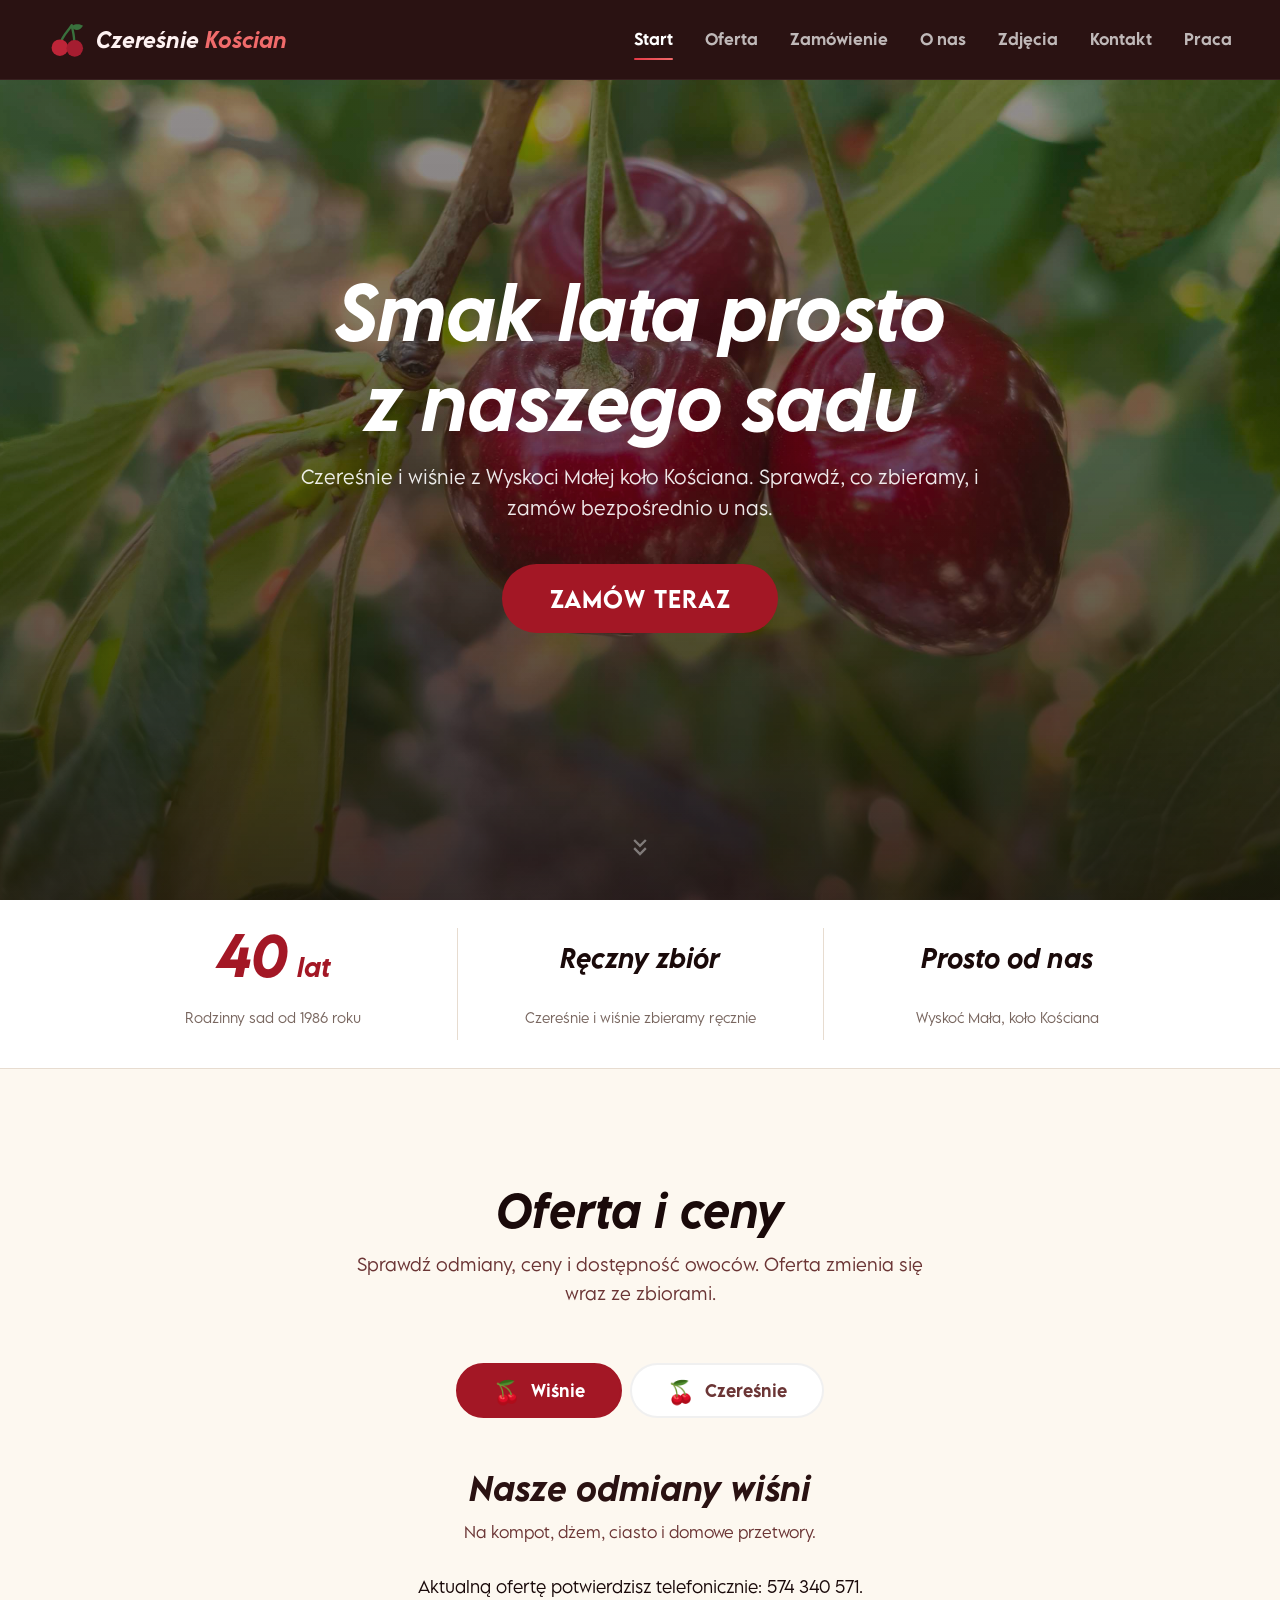
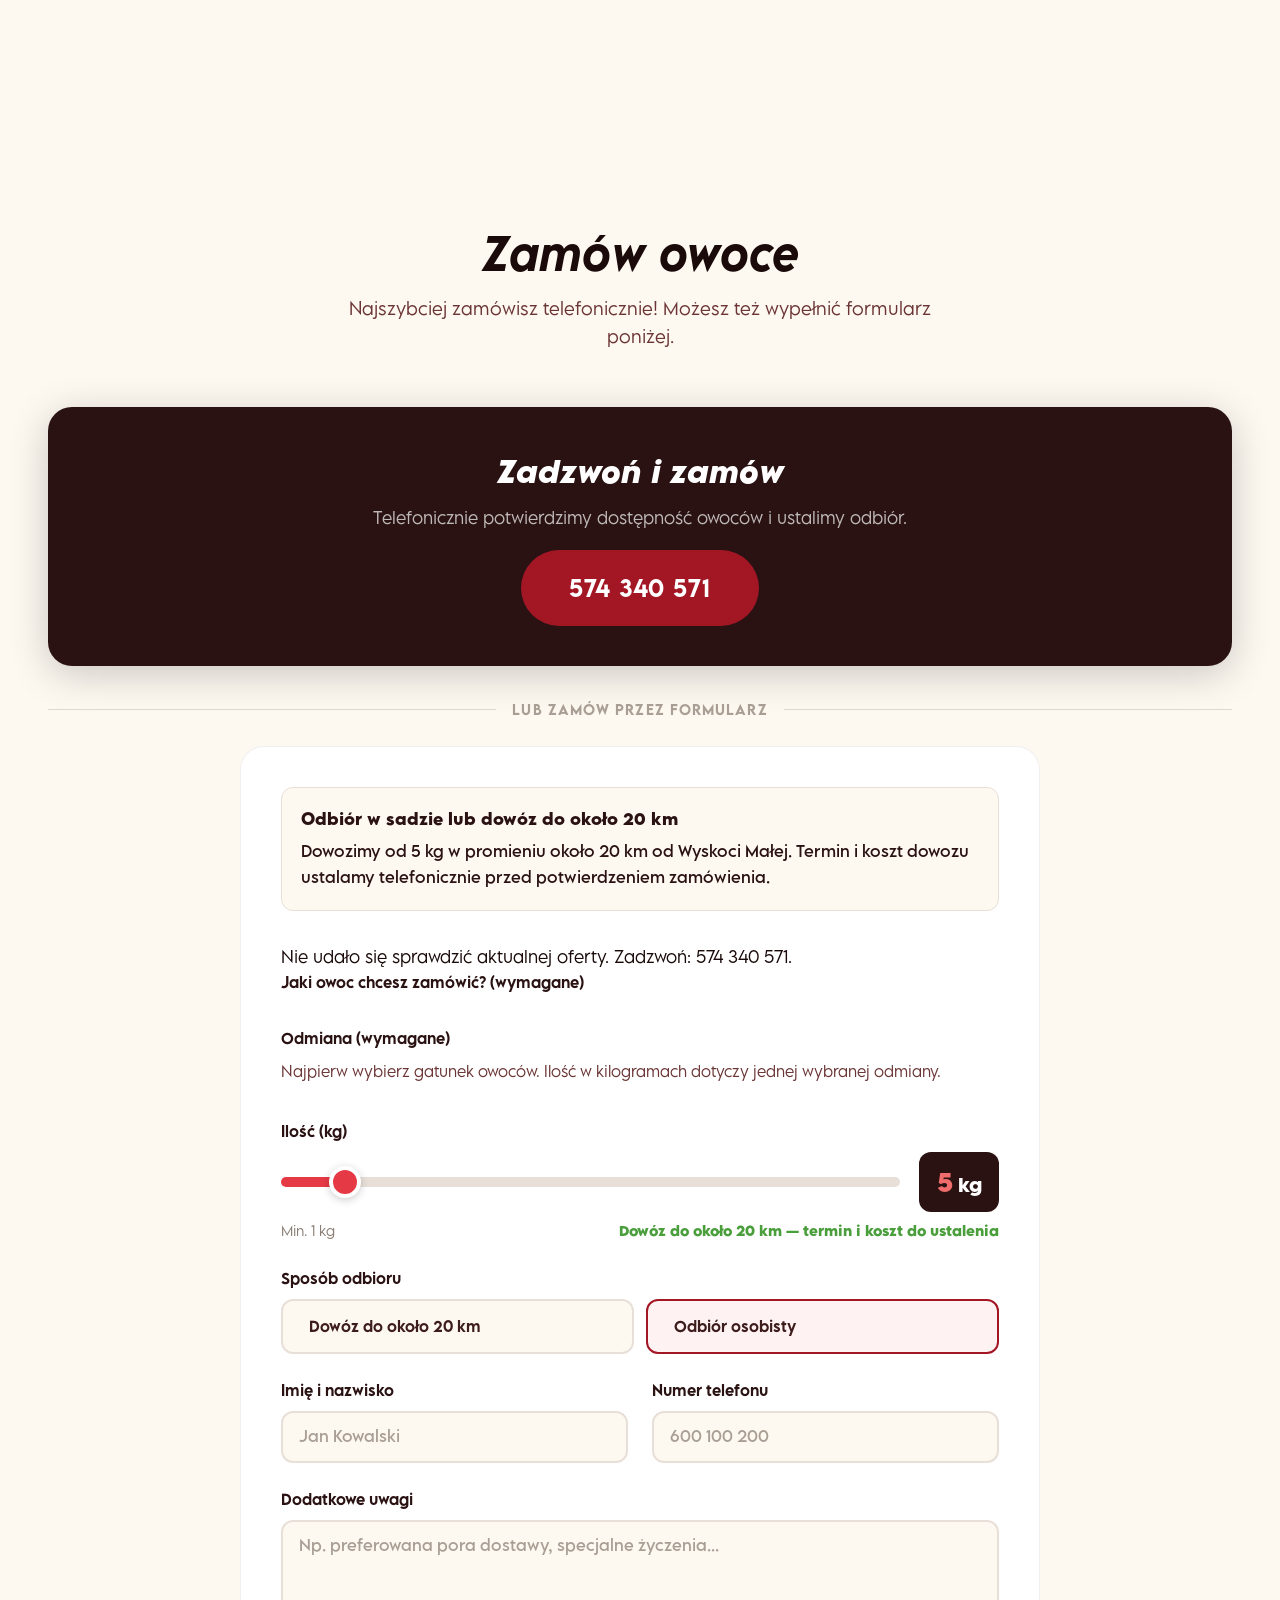
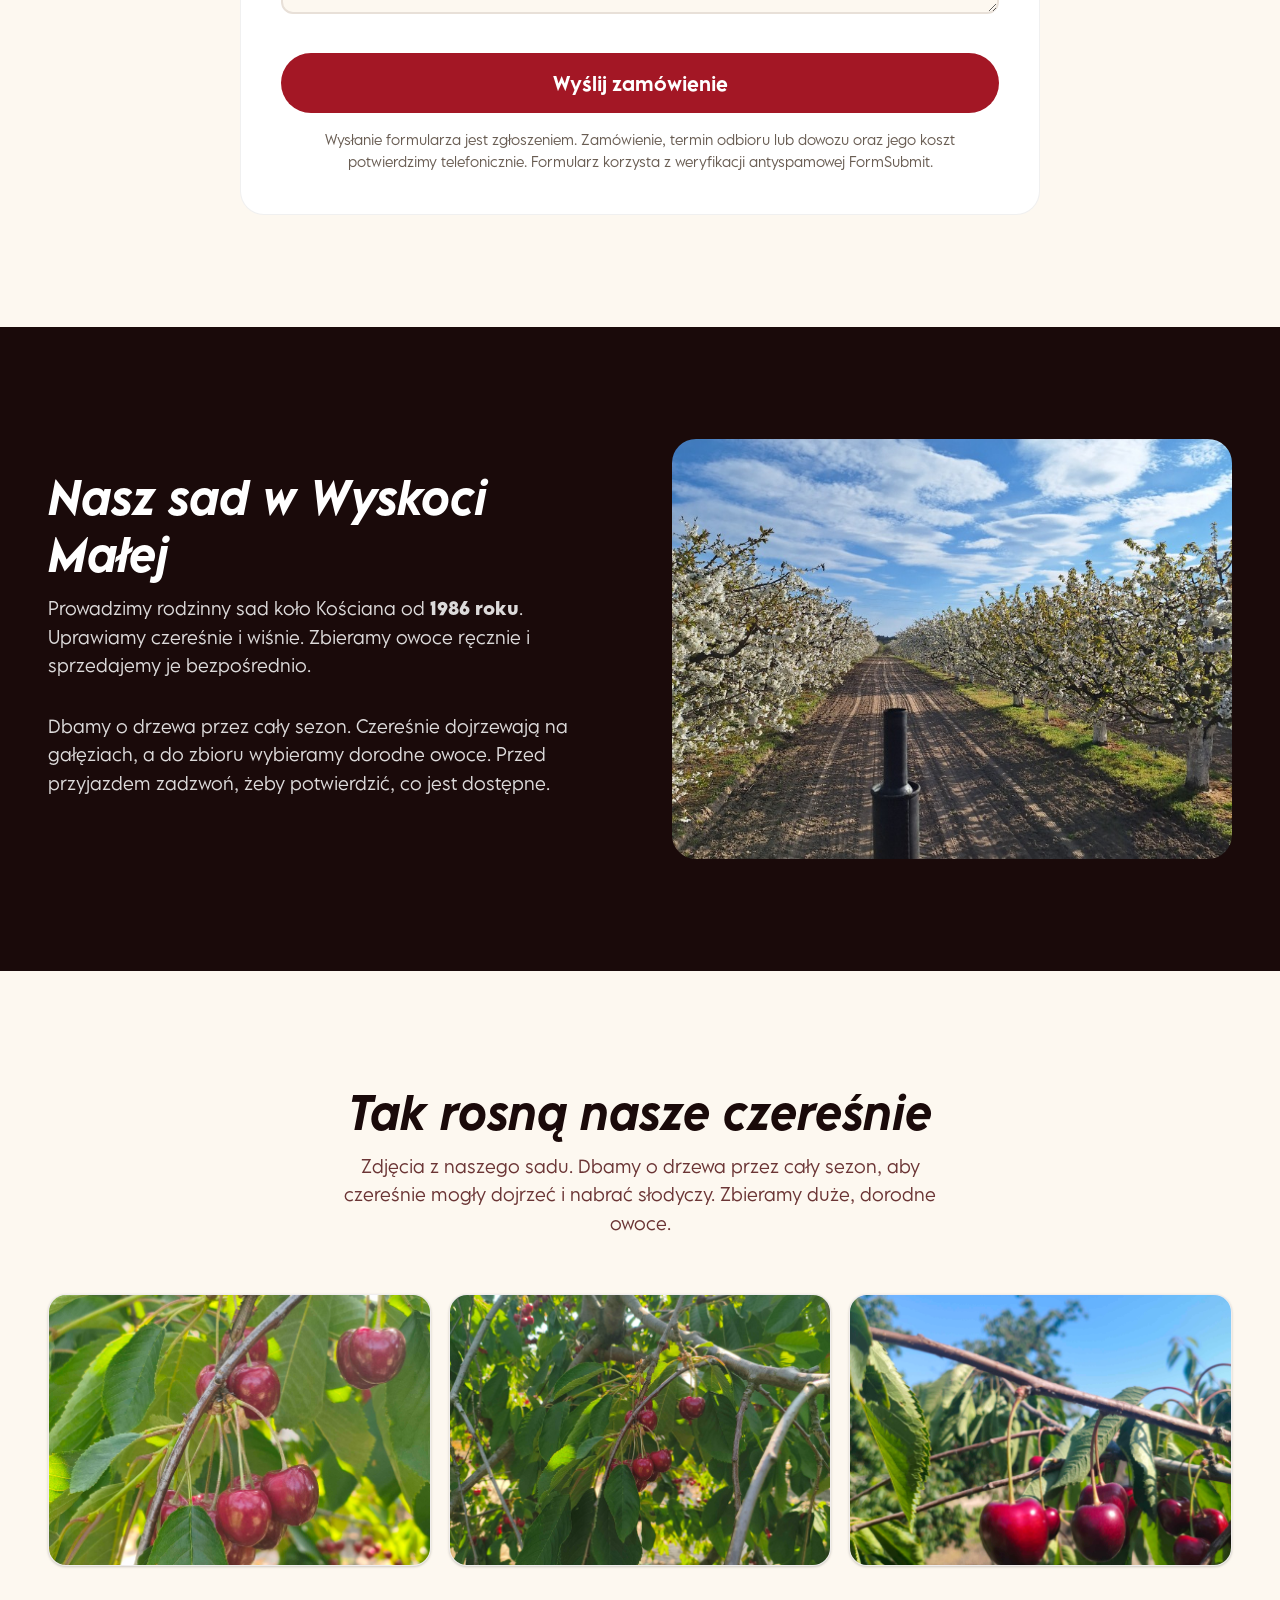
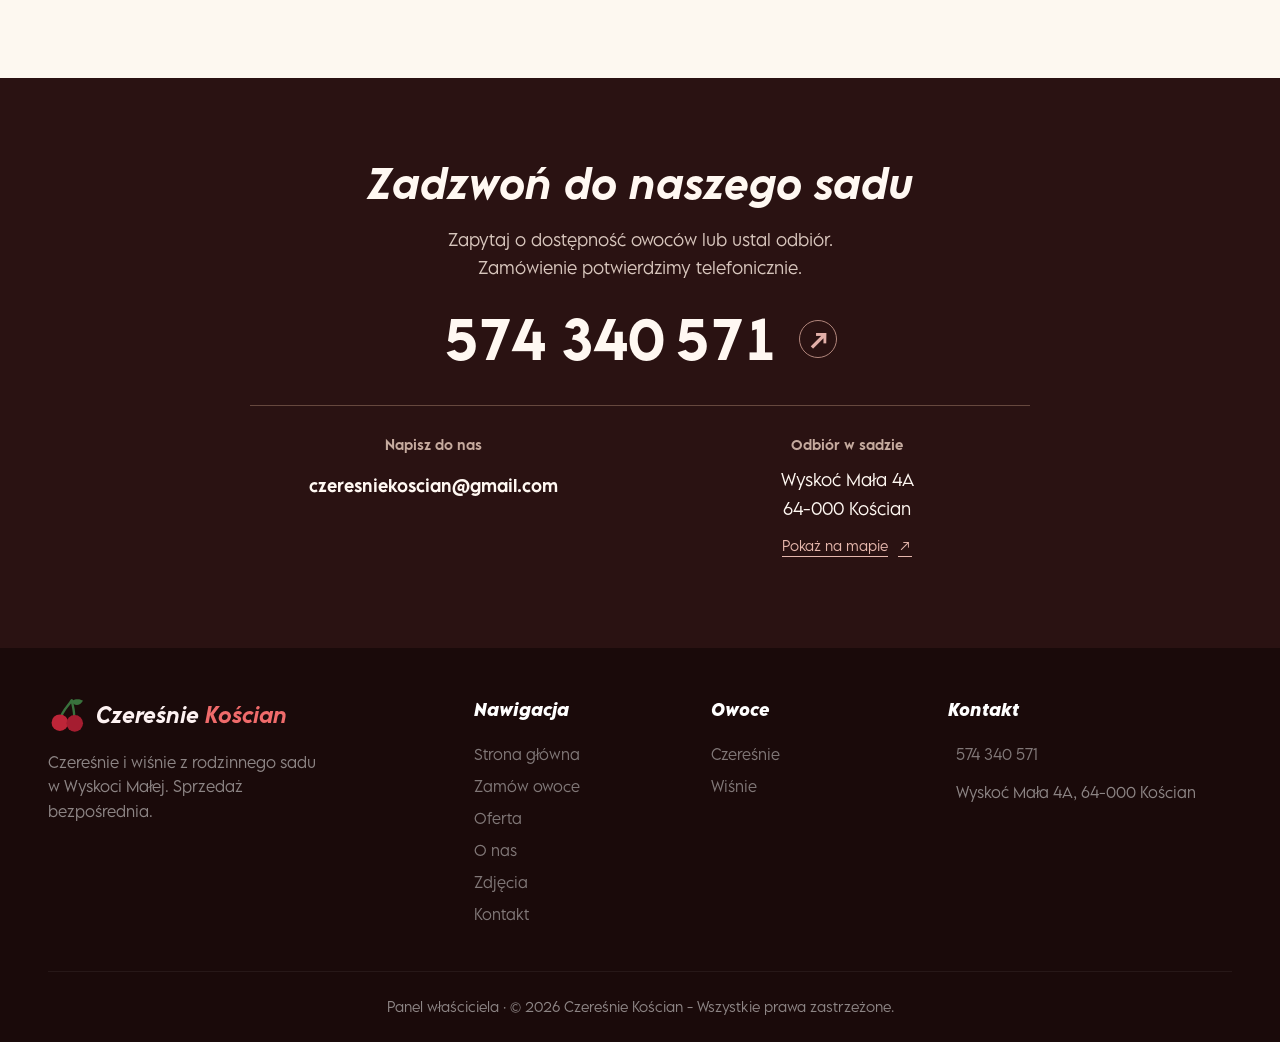
==== commit f4b2a943: "Center fruit introductions and show cultivar cards directly" ====
--- a/index.html
+++ b/index.html
@@ -171,24 +171,24 @@
 
       <!-- Panel: Wiśnie (aktywny) -->
       <div class="tab-panel active" id="panel-wisnie" role="tabpanel" aria-labelledby="tab-wisnie">
-        <div class="showcase showcase-text-only"><div class="showcase-info">
-            <h3>Wiśnie z naszego sadu</h3>
-            <p>Wiśnie zbieramy ręcznie. Nadają się na kompot, dżem, ciasto i domowe przetwory. Dostępne odmiany i ceny znajdziesz poniżej.</p>
-            <p data-offer-summary="sour">Aktualna oferta poniżej</p>
-            <button class="btn btn-primary" onclick="document.getElementById('zamowienie').scrollIntoView({behavior:'smooth'})">
-              Zamów wiśnie
-            </button>
-          </div>
-        </div>
-
-        <div class="varieties-section">
-          <h4>Nasze odmiany</h4>
+        <div class="offer-intro">
+          <h3>Nasze odmiany wiśni</h3>
+          <p>Na kompot, dżem, ciasto i domowe przetwory.</p>
+        </div>
+        <div class="varieties-section offer-varieties">
           <div class="varieties-grid" id="offer-sour"></div>
         </div>
       </div>
 
-
-      <div class="tab-panel" id="panel-czeresnie" role="tabpanel" aria-labelledby="tab-czeresnie"><div class="showcase"><div class="showcase-image"><img src="images/czeresnia-zblizenie.jpg" alt="Czereśnie z naszego sadu" /></div><div class="showcase-info"><h3>Czereśnie z naszego sadu</h3><p>Słodkie, soczyste owoce zbierane ręcznie. Sprawdź aktualną dostępność naszych odmian.</p><p data-offer-summary="sweet">Aktualna oferta poniżej</p><button class="btn btn-primary" onclick="document.getElementById('zamowienie').scrollIntoView({behavior:'smooth'})">Przejdź do zamówienia </button></div></div><div class="varieties-section"><h4>Nasze odmiany czereśni</h4><div class="varieties-grid" id="offer-sweet"></div></div></div>
+      <div class="tab-panel" id="panel-czeresnie" role="tabpanel" aria-labelledby="tab-czeresnie">
+        <div class="offer-intro">
+          <h3>Nasze odmiany czereśni</h3>
+          <p>Poznaj smak i cechy poszczególnych odmian.</p>
+        </div>
+        <div class="varieties-section offer-varieties">
+          <div class="varieties-grid" id="offer-sweet"></div>
+        </div>
+      </div>
 
     </div>
   </section>
--- a/index.css
+++ b/index.css
@@ -2282,8 +2282,10 @@
 .btn:hover, .nav-cta:hover, .tab-btn.active, .tab-btn:not(.active):hover { transform: none; box-shadow: none; }
 .tab-btn.active { border-color: var(--cherry-700); background: var(--cherry-700); }
 .tab-btn::before { content: none; }
-.showcase-text-only { display: block; max-width: 760px; margin: auto; }
-.showcase-text-only .showcase-info { padding: 0; }
+.offer-intro { max-width: 700px; margin: 0 auto 28px; text-align: center; }
+.offer-intro h3 { font: italic 600 clamp(23px,3vw,32px)/1.35 var(--font-display); color: var(--dark-800); }
+.offer-intro p { margin-top: 10px; font-size: 15px; line-height: 1.7; color: var(--dark-500); }
+.offer-varieties { margin-top: 0; }
 .about-content p { color: rgba(255,255,255,.85); }
 #szczegoly .about-content .section-title { color: var(--dark-900); }
 #szczegoly .about-content p { color: var(--dark-500); }
